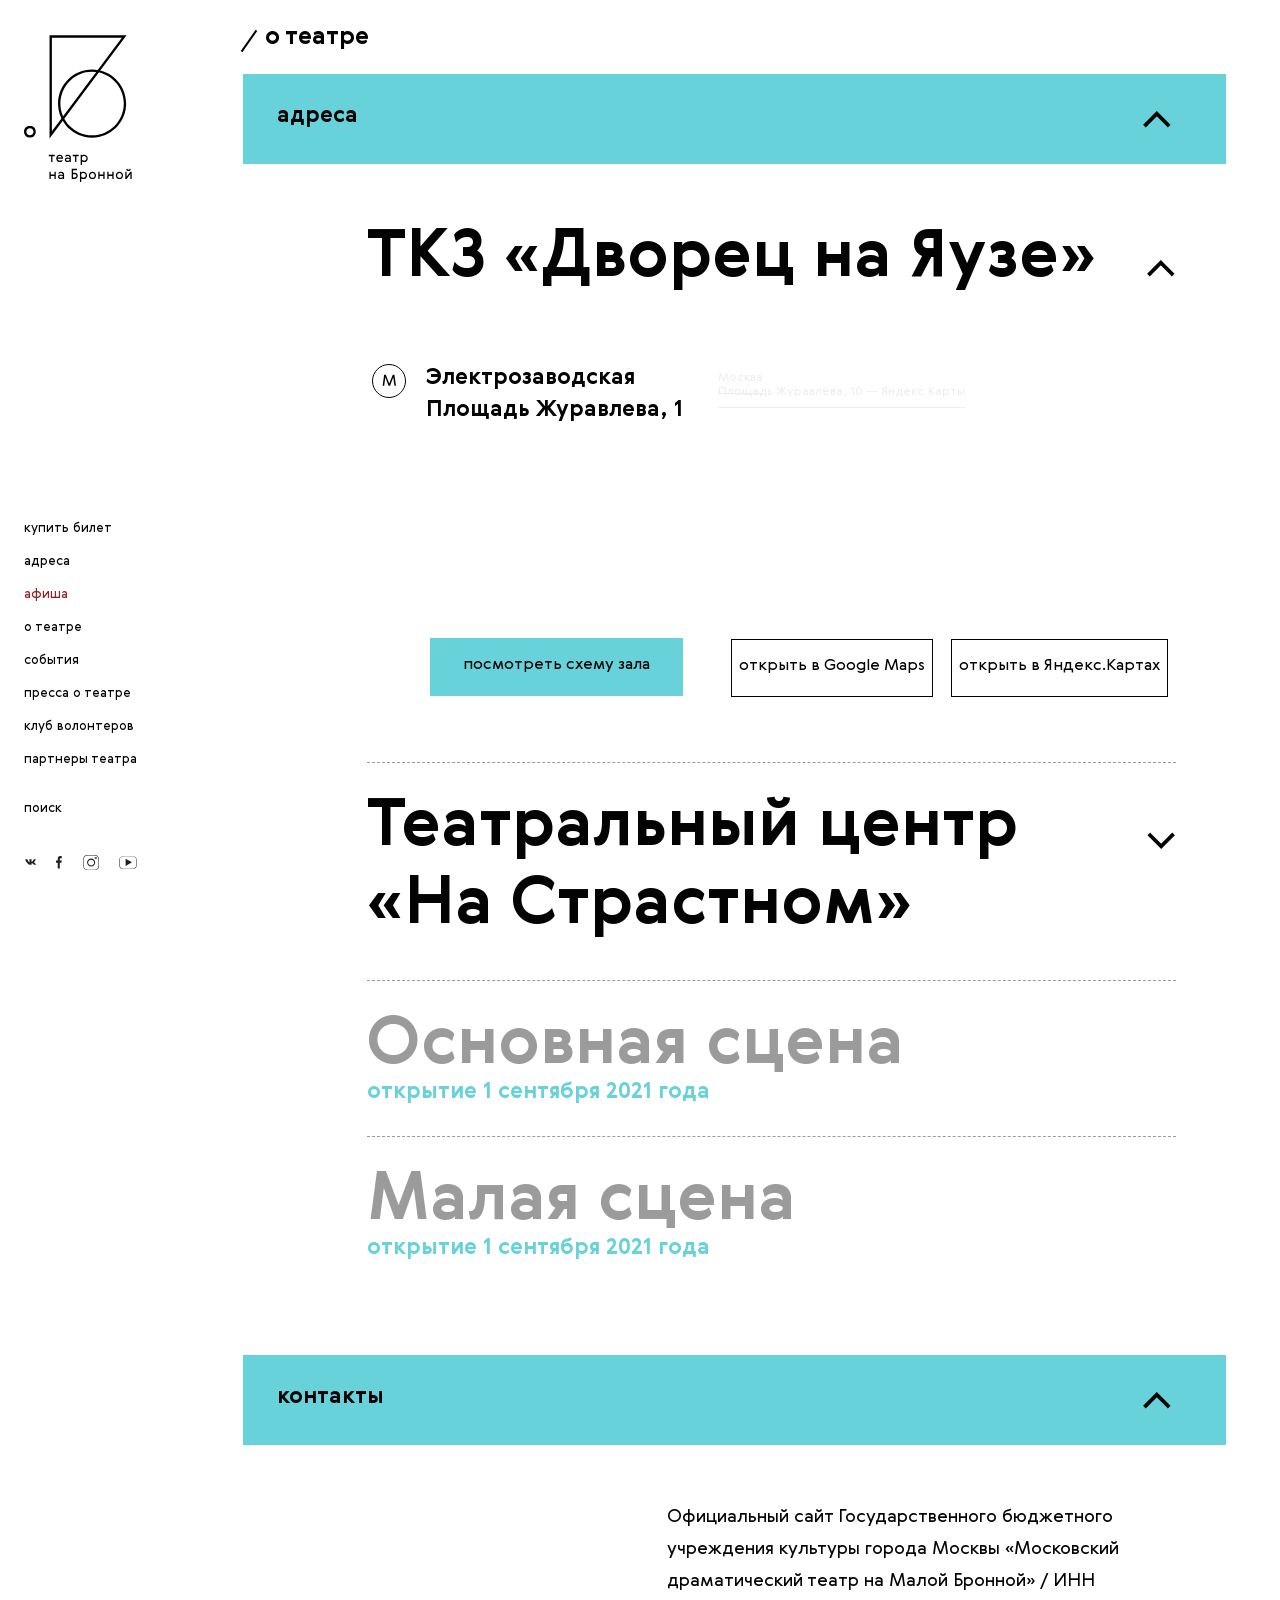
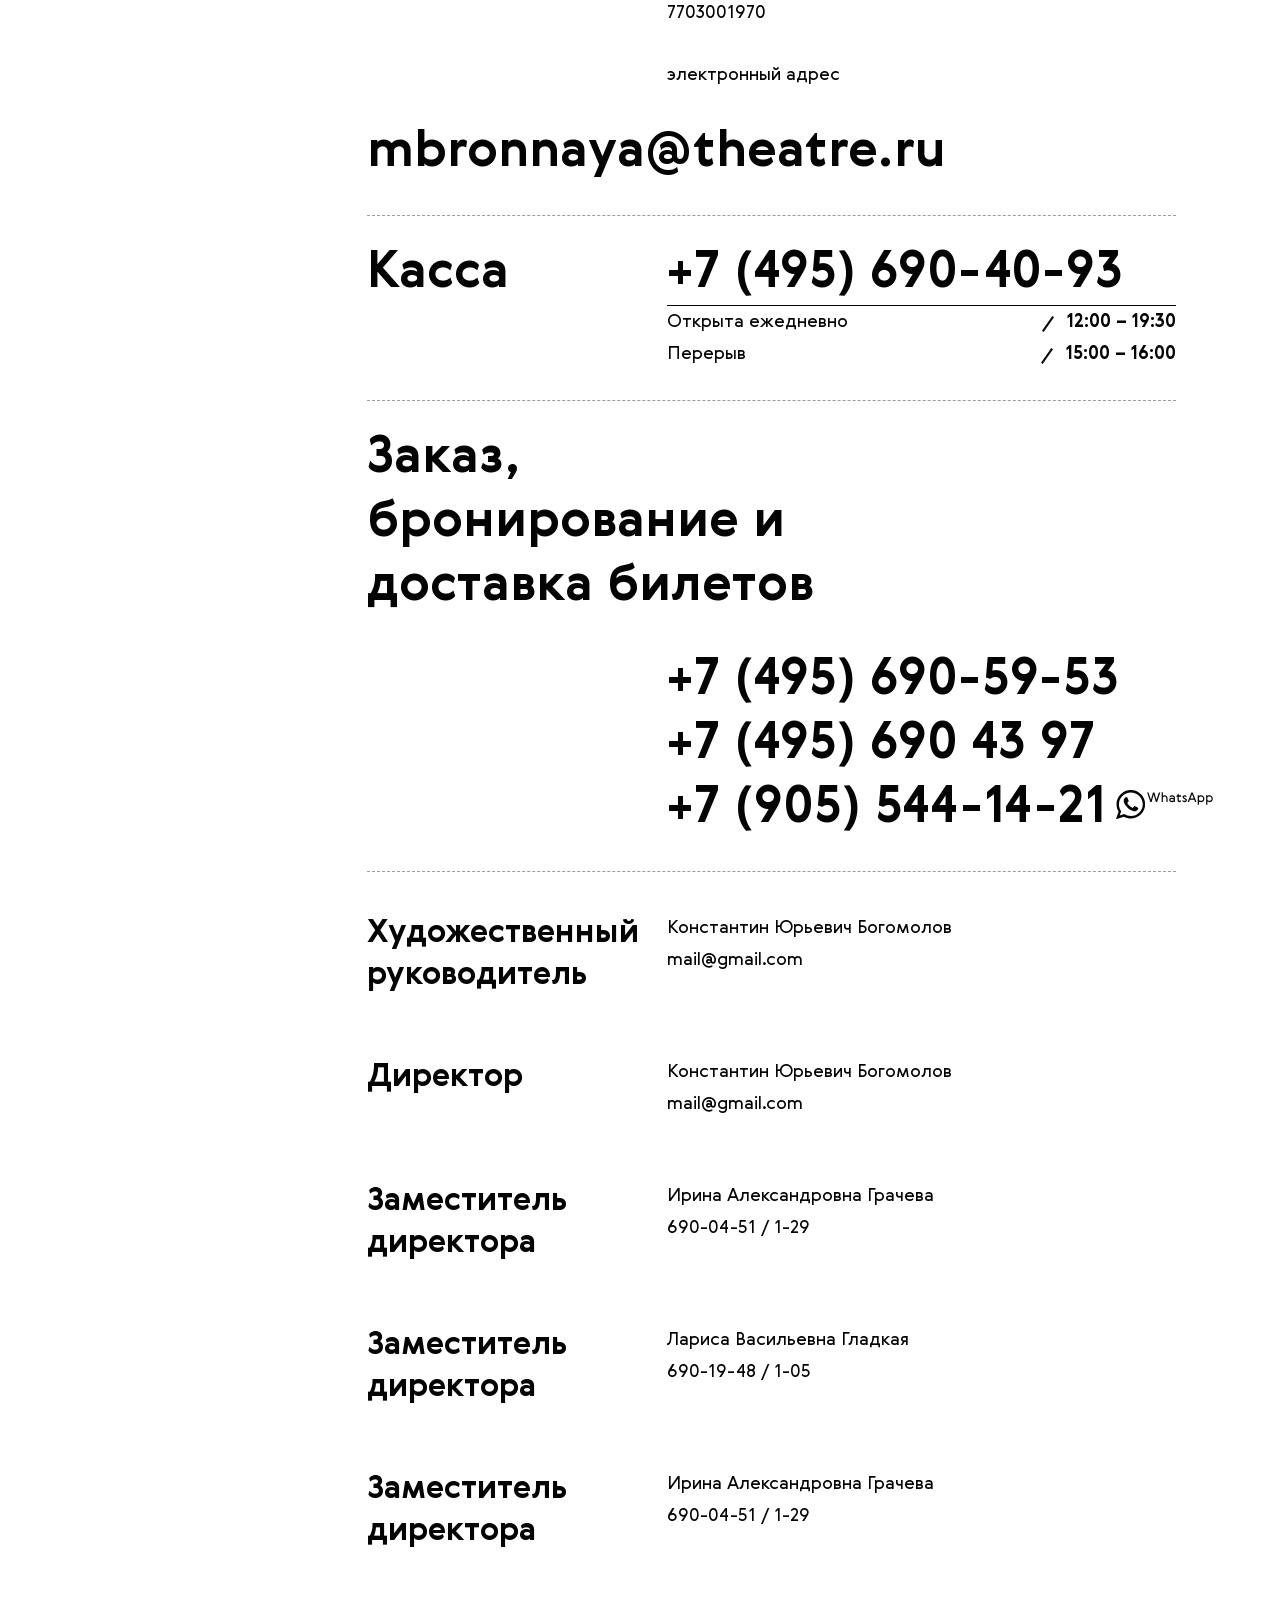
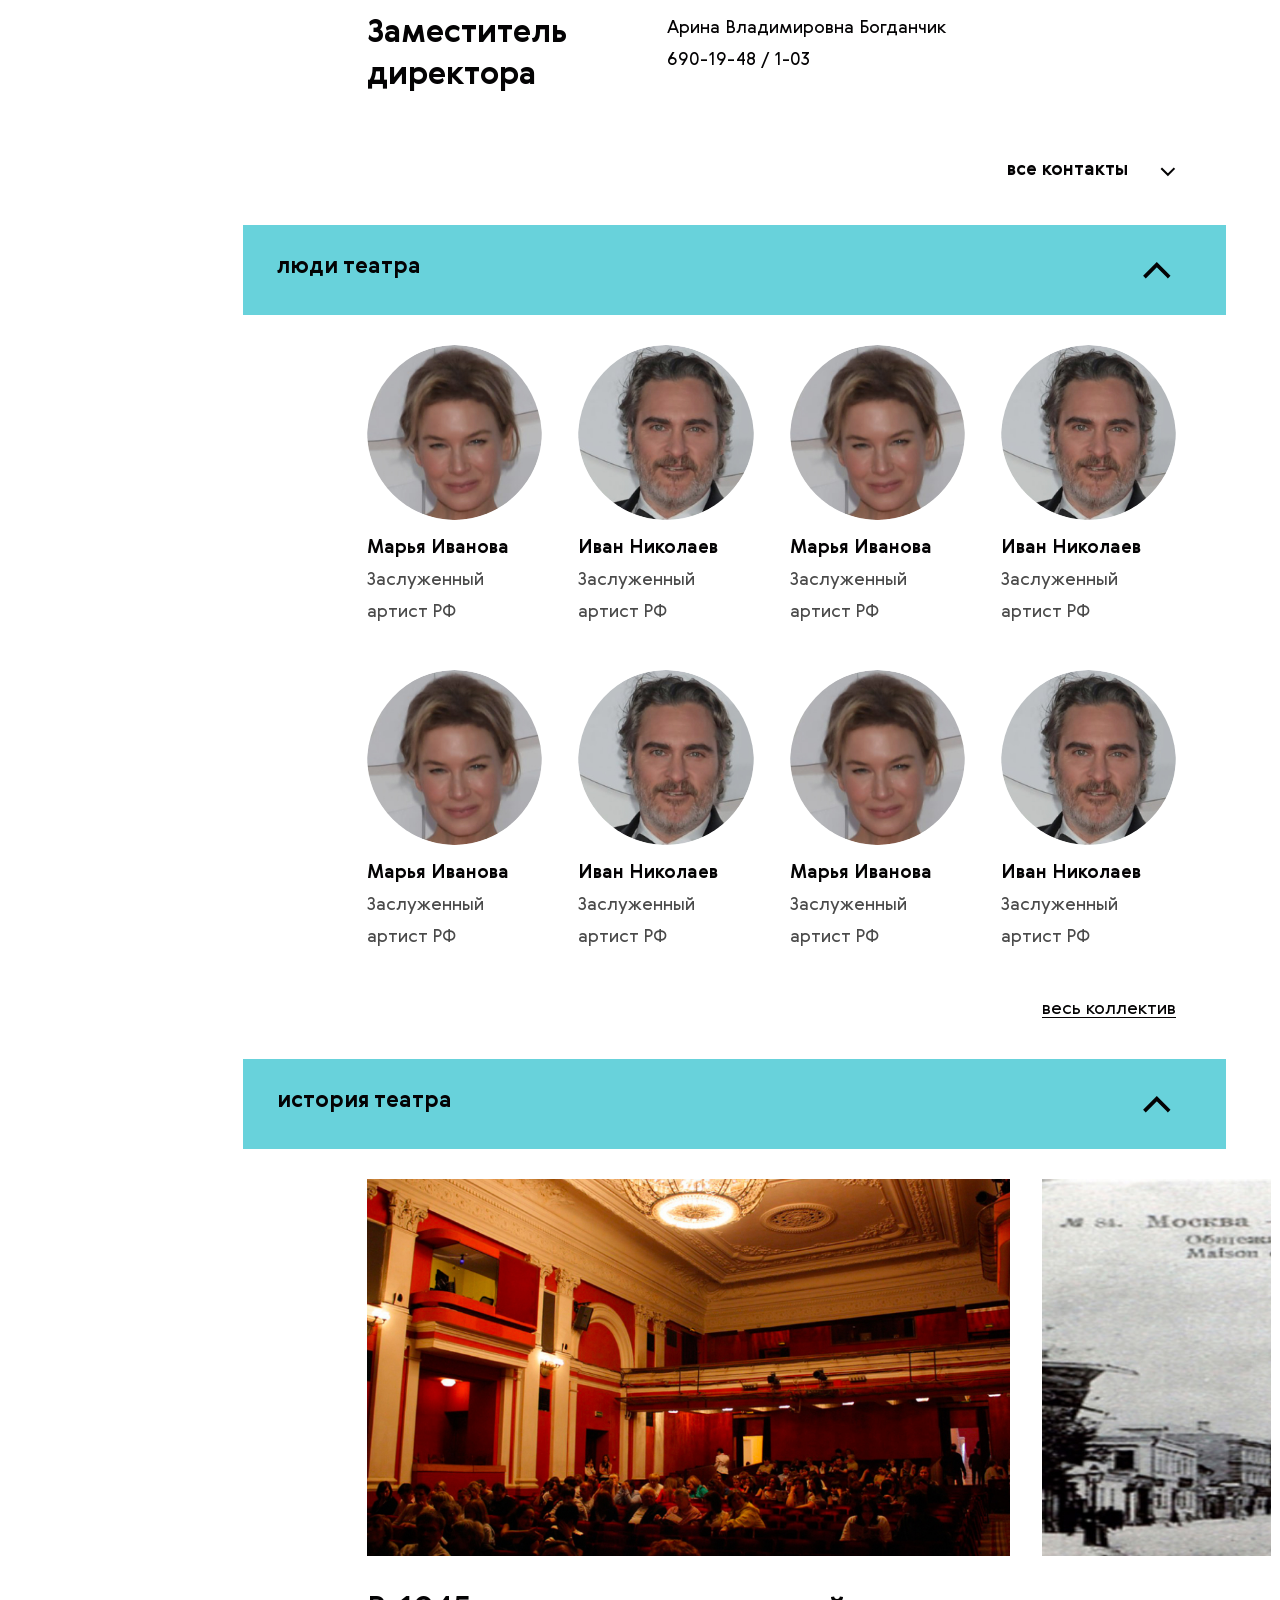
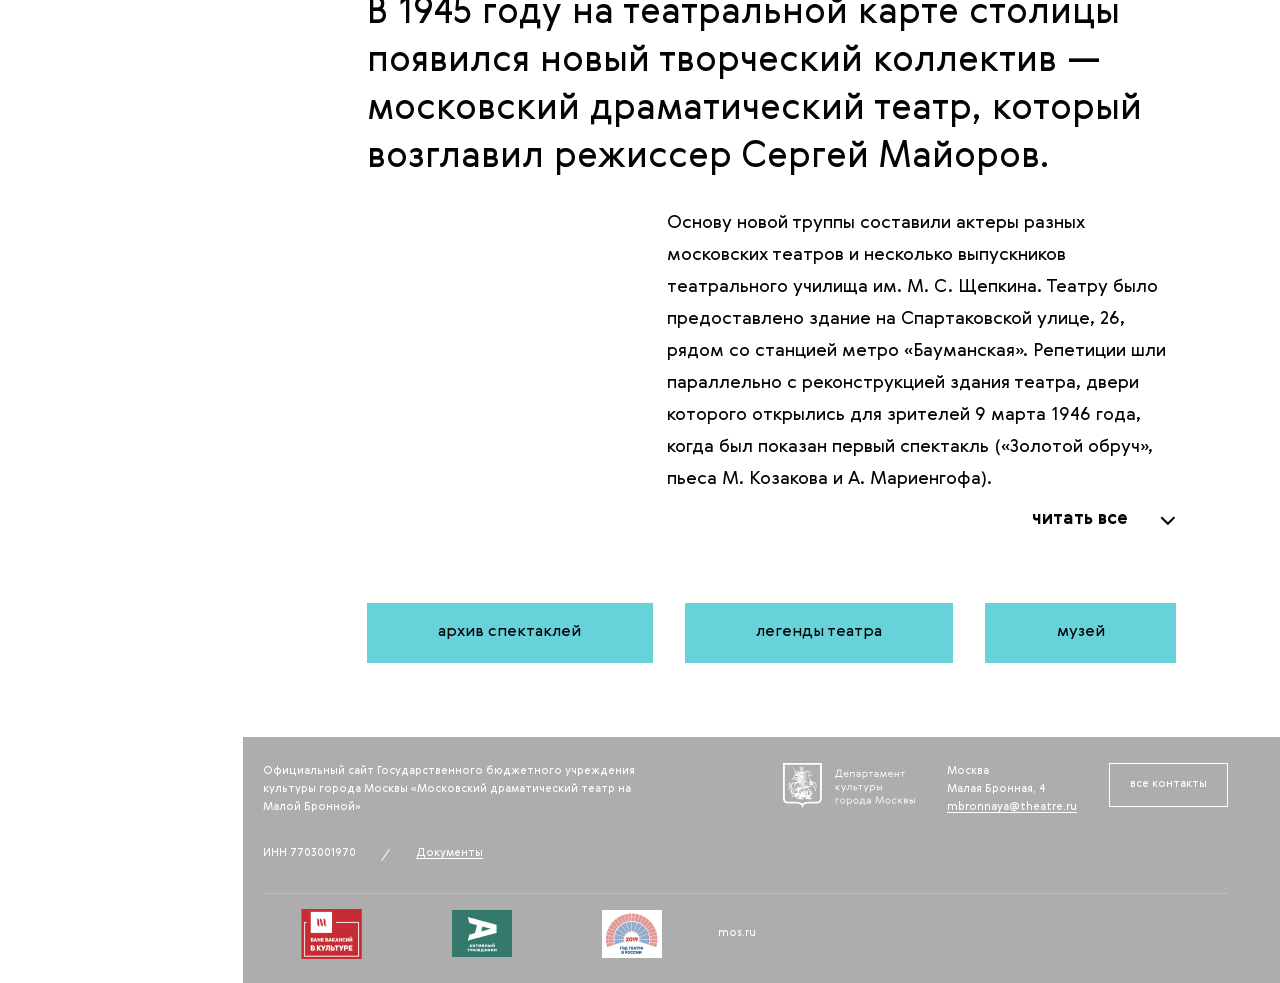
==== about.html @ 425c87ab "fixes" ====
<html lang="en"><head><meta charset="UTF-8" /><meta name="viewport" content="width=device-width, initial-scale=1.0" /><title>Театр на Малой Бронной</title><meta name="description" /><meta name="keywords" /><meta http-equiv="X-UA-Compatible" content="ie=edge" /><meta name="format-detection" content="telephone=no" /><meta name="HandheldFriendly" content="true" /><link rel="stylesheet" href="style.css" /></head><body class="accordion-page"><header class="header"><a href="/" class="logo"><picture class="logo_image"><source srcset="src/img/logo-mobile.svg" media="(max-width: 767px)"></source><img src="src/img/logo.svg" /></picture><img src="src/img/logo-mobile-small.svg" class="logo_image__mobile-fixed" /></a><nav class="menu"><div class="menu-toggle"></div><div class="menu_content"><button class="menu_search-icon"></button><img src="src/img/logo-mobile-menu.svg" class="menu_logo" /><a href="/" class="menu_link menu_link__mobile">купить билет</a><a href="/" class="menu_link menu_link__mobile">адреса</a><a href="/afisha.html" class="menu_link active">афиша</a><a href="/about.html" class="menu_link">о театре</a><a href="/events.html" class="menu_link">события</a><a href="/press.html" class="menu_link">пресса о театре</a><a href="/volunteers.html" class="menu_link">клуб волонтеров</a><a href="/partners.html" class="menu_link">партнеры театра</a><a href="/search.html" class="menu_link menu_link__indent">поиск</a><div class="menu_social"><div class="social social__header"><div class="social_links"><a href="#" class="social_link social_link__vk"></a><a href="#" class="social_link social_link__fb"></a><a href="#" class="social_link social_link__insta"></a><a href="#" class="social_link social_link__youtube"></a></div></div></div></div></nav></header><main class="content"><span class="content_title">о театре</span><div class="accordion"><div class="accordion_item"><div data-tab="1" class="accordion_header"><span class="accordion_header-title">адреса</span></div><div class="accordion_content"><div class="accordion accordion__secondary"><div class="accordion_item"><div data-tab="adress-1" class="accordion_header"><span class="accordion_header-title">ТКЗ «Дворец на&nbsp;Яузе»</span></div><div class="accordion_content"><div class="place"><div class="place_adress"><div class="place_metro">Электрозаводская Площадь Журавлева, 1</div><button class="place_scheme-button">посмотреть схему&nbsp;зала</button></div><div class="place_map-holder"><div style="position:relative;overflow:hidden;"><a href="https://yandex.by/maps/213/moscow/?utm_medium=mapframe&amp;utm_source=maps" style="color:#eee;font-size:12px;position:absolute;top:0px;">Москва</a><a href="https://yandex.by/maps/213/moscow/house/ploshchad_zhuravlyova_10/Z04YcQdkTEYPQFtvfXt5cn5rYg==/?ll=37.704749%2C55.783214&amp;utm_medium=mapframe&amp;utm_source=maps&amp;z=18.2" style="color:#eee;font-size:12px;position:absolute;top:14px;">Площадь Журавлёва, 10 — Яндекс.Карты</a><iframe src="https://yandex.by/map-widget/v1/-/C8sMQWlE" width="560" height="400" frameborder="0" allowfullscreen="true" style="position:relative;"></iframe></div><div class="place_map-buttons"><button class="place_map-button">открыть в Google Maps<div class="place_map-button-border"></div></button><button class="place_map-button">открыть в Яндекс.Картах<div class="place_map-button-border"></div></button></div></div></div></div></div><div class="accordion_item accordion_item__closed"><div data-tab="adress-2" class="accordion_header"><span class="accordion_header-title">Театральный центр  «На&nbsp;Страстном»</span></div><div class="accordion_content"><div class="place"><div class="place_adress"><div class="place_metro">Электрозаводская Площадь Журавлева, 1</div><button class="place_scheme-button">посмотреть схему зала</button></div><div class="place_map-holder"><div style="position:relative;overflow:hidden;"><a href="https://yandex.by/maps/213/moscow/?utm_medium=mapframe&amp;utm_source=maps" style="color:#eee;font-size:12px;position:absolute;top:0px;">Москва</a><a href="https://yandex.by/maps/213/moscow/house/ploshchad_zhuravlyova_10/Z04YcQdkTEYPQFtvfXt5cn5rYg==/?ll=37.704749%2C55.783214&amp;utm_medium=mapframe&amp;utm_source=maps&amp;z=18.2" style="color:#eee;font-size:12px;position:absolute;top:14px;">Площадь Журавлёва, 10 — Яндекс.Карты</a><iframe src="https://yandex.by/map-widget/v1/-/C8sMQWlE" width="560" height="400" frameborder="0" allowfullscreen="true" style="position:relative;"></iframe></div><div class="place_map-buttons"><button class="place_map-button">открыть в Google Maps</button><button class="place_map-button">открыть в Яндекс.Картах</button></div></div></div></div></div><div class="accordion_item accordion_item__disabled"><div data-tab="adress-3" class="accordion_header"><span class="accordion_header-title">Основная сцена</span><span class="accordion_header-subtitle">открытие 1 сентября 2021 года</span></div></div><div class="accordion_item accordion_item__disabled"><div data-tab="adress-3" class="accordion_header"><span class="accordion_header-title">Малая сцена</span><span class="accordion_header-subtitle">открытие 1 сентября 2021 года</span></div></div></div></div></div><div class="accordion_item"><div data-tab="2" class="accordion_header"><span class="accordion_header-title">контакты</span></div><div class="accordion_content"><div class="contacts"><div class="contacts_section"><div class="contacts_row"><div class="contacts_left"></div><div class="contacts_right"><p class="contacts_description">Официальный сайт Государственного бюджетного учреждения культуры города Москвы «Московский драматический театр на Малой Бронной» / ИНН 7703001970</p><span>электронный адрес</span></div></div><div class="contacts_row"><div class="contacts_left"><a href="mailto:#mbronnaya@theatre.ru" class="contacts_title">mbronnaya@theatre.ru</a></div></div></div><div class="contacts_section"><div class="contacts_row"><div class="contacts_left"><span class="contacts_title">Касса</span></div><div class="contacts_right"><a href="tel:+7(495)690-40-93"><div class="contacts_title">+7 (495) 690-40-93</div></a><table class="contacts_working_hours"><tbody><tr><td>Открыта ежедневно</td><td><span class="contacts_working_hours-time">12:00 – 19:30</span></td></tr><tr><td>Перерыв</td><td><span class="contacts_working_hours-time">15:00 – 16:00</span></td></tr></tbody></table></div></div></div><div class="contacts_section"><div class="contacts_row"><div class="contacts_left contacts_left__long"><div><a href="mailto:#mbronnaya@theatre.ru" class="contacts_title">Заказ, бронирование и доставка билетов</a></div></div></div><div class="contacts_row"><div class="contacts_left"></div><div class="contacts_right"><div><a href="tel:+7(495)690-59-53" class="contacts_title contacts_title__nowrap">+7 (495) 690-59-53</a></div><div><a href="tel:+7(495)690 43 97" class="contacts_title contacts_title__nowrap">+7 (495) 690 43 97</a></div><div><a href="tel:+7(905)544-14-21" class="contacts_title contacts_title__nowrap">+7 (905) 544-14-21<img src="/src/img/whatsapp.svg" class="contacts_messenger" /></a></div></div></div></div><div class="contacts_section"><div class="contacts_row contacts_row__big-indent"><div class="contacts_left"><span class="contacts_subtitle">Художественный руководитель</span></div><div class="contacts_right"><span>Константин Юрьевич Богомолов</span><div><a href="mailto:mail@gmail.com" class="contacts_link">mail@gmail.com</a></div></div></div><div class="contacts_row contacts_row__big-indent"><div class="contacts_left"><span class="contacts_subtitle">Директор</span></div><div class="contacts_right"><span>Константин Юрьевич Богомолов</span><div><a href="mailto:mail@gmail.com" class="contacts_link">mail@gmail.com</a></div></div></div><div class="contacts_row contacts_row__big-indent"><div class="contacts_left"><span class="contacts_subtitle">Заместитель директора</span></div><div class="contacts_right"><span>Ирина Александровна Грачева</span><div><a href="tel:690-04-51" class="contacts_link">690-04-51 / 1-29</a></div></div></div><div class="contacts_row contacts_row__big-indent"><div class="contacts_left"><span class="contacts_subtitle">Заместитель директора</span></div><div class="contacts_right"><span>Лариса Васильевна Гладкая</span><div><a href="tel:690-04-51" class="contacts_link">690-19-48 / 1-05</a></div></div></div><div class="contacts_row contacts_row__big-indent"><div class="contacts_left"><span class="contacts_subtitle">Заместитель директора</span></div><div class="contacts_right"><span>Ирина Александровна Грачева</span><div><a href="tel:690-04-51" class="contacts_link">690-04-51 / 1-29</a></div></div></div><div class="contacts_row contacts_row__big-indent"><div class="contacts_left"><span class="contacts_subtitle">Заместитель директора</span></div><div class="contacts_right"><span>Арина Владимировна Богданчик</span><div><a href="tel:690-04-51" class="contacts_link">690-19-48 / 1-03</a></div></div></div><button class="contacts_more">все контакты</button><div class="contacts_hidden"><div class="contacts_row"><div class="contacts_left"><span class="contacts_subtitle">Заместитель директора</span></div><div class="contacts_right"><span>Лариса Васильевна Гладкая</span><a href="tel:690-04-51" class="contacts_title">690-19-48 / 1-05</a></div></div><div class="contacts_row"><div class="contacts_left"><span class="contacts_subtitle">Заместитель директора</span></div><div class="contacts_right"><span>Ирина Александровна Грачева</span><a href="tel:690-04-51" class="contacts_title">690-04-51 / 1-29</a></div></div><div class="contacts_row"><div class="contacts_left"><span class="contacts_subtitle">Заместитель директора</span></div><div class="contacts_right"><span>Арина Владимировна Богданчик</span><a href="tel:690-04-51" class="contacts_title">690-19-48 / 1-03</a></div></div></div></div></div></div></div><div class="accordion_item"><div data-tab="3" class="accordion_header"><span class="accordion_header-title">люди театра</span></div><div class="accordion_content"><div class="people people__four"><div class="people_items"><a href="/person.html" class="people_item"><div class="people_item-image-wrapper"><img src="src/img/temp/people-1.jpg" class="people_item-image" /></div><span class="people_item-title">Марья Иванова</span><span class="people_item-subtitle">Заслуженный артист РФ</span></a><a href="/person.html" class="people_item"><div class="people_item-image-wrapper"><img src="src/img/temp/people-2.jpg" class="people_item-image" /></div><span class="people_item-title">Иван Николаев</span><span class="people_item-subtitle">Заслуженный артист РФ</span></a><a href="/person.html" class="people_item"><div class="people_item-image-wrapper"><img src="src/img/temp/people-1.jpg" class="people_item-image" /></div><span class="people_item-title">Марья Иванова</span><span class="people_item-subtitle">Заслуженный артист РФ</span></a><a href="/person.html" class="people_item"><div class="people_item-image-wrapper"><img src="src/img/temp/people-2.jpg" class="people_item-image" /></div><span class="people_item-title">Иван Николаев</span><span class="people_item-subtitle">Заслуженный артист РФ</span></a><a href="/person.html" class="people_item"><div class="people_item-image-wrapper"><img src="src/img/temp/people-1.jpg" class="people_item-image" /></div><span class="people_item-title">Марья Иванова</span><span class="people_item-subtitle">Заслуженный артист РФ</span></a><a href="/person.html" class="people_item"><div class="people_item-image-wrapper"><img src="src/img/temp/people-2.jpg" class="people_item-image" /></div><span class="people_item-title">Иван Николаев</span><span class="people_item-subtitle">Заслуженный артист РФ</span></a><a href="/person.html" class="people_item"><div class="people_item-image-wrapper"><img src="src/img/temp/people-1.jpg" class="people_item-image" /></div><span class="people_item-title">Марья Иванова</span><span class="people_item-subtitle">Заслуженный артист РФ</span></a><a href="/person.html" class="people_item"><div class="people_item-image-wrapper"><img src="src/img/temp/people-2.jpg" class="people_item-image" /></div><span class="people_item-title">Иван Николаев</span><span class="people_item-subtitle">Заслуженный артист РФ</span></a></div><div class="people_items event_hided-info"><a href="/person.html" class="people_item"><div class="people_item-image-wrapper"><img src="src/img/temp/people-1.jpg" class="people_item-image" /></div><span class="people_item-title">Марья Иванова</span></a><a href="/person.html" class="people_item"><div class="people_item-image-wrapper"><img src="src/img/temp/people-2.jpg" class="people_item-image" /></div><span class="people_item-title">Иван Николаев</span></a><a href="/person.html" class="people_item"><div class="people_item-image-wrapper"><img src="src/img/temp/people-1.jpg" class="people_item-image" /></div><span class="people_item-title">Марья Иванова</span></a><a href="/person.html" class="people_item"><div class="people_item-image-wrapper"><img src="src/img/temp/people-1.jpg" class="people_item-image" /></div><span class="people_item-title">Марья Иванова</span></a></div><a href="#" class="people">весь коллектив</a></div></div></div><div class="accordion_item"><div data-tab="4" class="accordion_header"><span class="accordion_header-title">история театра</span></div><div class="accordion_content"><div class="slider slider__accordion"><div class="slider_track"><div class="slider_item"><div class="slider_image-wrapper"><img src="src/img/temp/history-1.jpg" class="slider_image" /></div></div><div class="slider_item"><div class="slider_image-wrapper"><img src="src/img/temp/history-2.jpg" class="slider_image" /></div></div><div class="slider_item"><div class="slider_image-wrapper"><img src="src/img/temp/history-1.jpg" class="slider_image" /></div></div><div class="slider_item"><div class="slider_image-wrapper"><img src="src/img/temp/history-2.jpg" class="slider_image" /></div></div></div></div><h2 class="contacts_big-text">В 1945 году на театральной карте столицы появился новый творческий коллектив — московский драматический театр, который возглавил режиссер Cергей Майоров.</h2><div class="contacts"><div class="contacts_row"><div class="contacts_left"></div><div class="contacts_right"><p>Основу новой труппы составили актеры разных московских театров и несколько выпускников театрального училища им. М. С. Щепкина. Театру было предоставлено здание на Спартаковской улице, 26, рядом со станцией метро «Бауманская». Репетиции шли параллельно с реконструкцией здания театра, двери которого открылись для зрителей 9 марта 1946 года, когда был показан первый спектакль («Золотой обруч», пьеса М. Козакова и А. Мариенгофа).</p><button class="contacts_more">читать все</button><div class="contacts_hidden"><p>Основу новой труппы составили актеры разных московских театров и несколько выпускников театрального училища им. М. С. Щепкина. Театру было предоставлено здание на Спартаковской улице, 26, рядом со станцией метро «Бауманская». Репетиции шли параллельно с реконструкцией здания театра, двери которого открылись для зрителей 9 марта 1946 года, когда был показан первый спектакль («Золотой обруч», пьеса М. Козакова и А. Мариенгофа).</p></div></div></div><div class="contacts_buttons"><a href="#" class="contacts_button">архив спектаклей</a><a href="#" class="contacts_button">легенды театра</a><a href="#" class="contacts_button">музей</a></div></div></div></div></div></main><footer class="footer"><div class="footer_mobile"><div class="social"><span class="social_title">следите за нами в соцсетях</span><div class="social_links"><a href="#" class="social_link social_link__vk"></a><a href="#" class="social_link social_link__fb"></a><a href="#" class="social_link social_link__insta"></a><a href="#" class="social_link social_link__youtube"></a></div></div><div class="footer_menu"><a href="afisha.html" class="footer_menu-link">афиша</a><a href="/about.html" class="footer_menu-link">адреса</a><a href="#" class="footer_menu-link">купить билет</a><a href="#" class="footer_menu-link">схема зала</a><a href="#" class="footer_menu-link">фотобанк</a><a href="volunteers.html" class="footer_menu-link">клуб волонтеров</a><a href="/partners.html" class="footer_menu-link">партнеры театра</a><a href="#" class="footer_menu-link">контакты</a></div></div><div class="footer_content"><div class="footer_columns"><div class="footer_column footer_column__flex"><img src="src/img/dkm.svg" class="footer_logo" /><div class="footer_contacts"><div class="footer_adress"><span>Москва</span><span>Малая Бронная, 4</span><a href="mailto:mbronnaya@theatre.ru">mbronnaya@theatre.ru</a></div><a class="footer_contacts-button">все контакты</a></div></div><div class="footer_column"><p class="footer_description">Официальный сайт Государственного бюджетного учреждения культуры города Москвы  «Московский драматический театр на Малой Бронной»</p><div class="footer_documents"><span class="footer_inn">ИНН 7703001970</span><a href="#" class="footer_documents-link">Документы</a></div></div></div><div class="footer_bottom"><img src="src/img/bank-of-vacancies.jpg" class="footer_bottom-image" /><img src="src/img/active-citizen.jpg" class="footer_bottom-image" /><img src="src/img/year-of-theatre.jpg" class="footer_bottom-image" /><a href="#" class="footer_outer-link">mos.ru</a></div></div></footer><script src="//s7.addthis.com/js/300/addthis_widget.js#pubid=ra-5642faf671d1921e" async="async"></script><script src="src/js/tiny-slider.min.js"></script><script src="src/js/main.js"></script><script src="src/js/about.js"></script></body></html>
---- style.css ----
@charset "UTF-8";
/* basic */
/*! normalize.css v8.0.1 | MIT License | github.com/necolas/normalize.css */
/* Document
   ========================================================================== */
/**
 * 1. Correct the line height in all browsers.
 * 2. Prevent adjustments of font size after orientation changes in iOS.
 */
html {
  line-height: 1.15;
  /* 1 */
  -webkit-text-size-adjust: 100%;
  /* 2 */
}

/* Sections
   ========================================================================== */
/**
 * Remove the margin in all browsers.
 */
body {
  margin: 0;
}

/**
 * Render the `main` element consistently in IE.
 */
main {
  display: block;
}

/**
 * Correct the font size and margin on `h1` elements within `section` and
 * `article` contexts in Chrome, Firefox, and Safari.
 */
h1 {
  font-size: 2em;
  margin: 0.67em 0;
}

/* Grouping content
   ========================================================================== */
/**
 * 1. Add the correct box sizing in Firefox.
 * 2. Show the overflow in Edge and IE.
 */
hr {
  -webkit-box-sizing: content-box;
  box-sizing: content-box;
  /* 1 */
  height: 0;
  /* 1 */
  overflow: visible;
  /* 2 */
}

/**
 * 1. Correct the inheritance and scaling of font size in all browsers.
 * 2. Correct the odd `em` font sizing in all browsers.
 */
pre {
  font-family: monospace, monospace;
  /* 1 */
  font-size: 1em;
  /* 2 */
}

/* Text-level semantics
   ========================================================================== */
/**
 * Remove the gray background on active links in IE 10.
 */
a {
  background-color: transparent;
}

/**
 * 1. Remove the bottom border in Chrome 57-
 * 2. Add the correct text decoration in Chrome, Edge, IE, Opera, and Safari.
 */
abbr[title] {
  border-bottom: none;
  /* 1 */
  text-decoration: underline;
  /* 2 */
  -webkit-text-decoration: underline dotted;
  text-decoration: underline dotted;
  /* 2 */
}

/**
 * Add the correct font weight in Chrome, Edge, and Safari.
 */
b,
strong {
  font-weight: bolder;
}

/**
 * 1. Correct the inheritance and scaling of font size in all browsers.
 * 2. Correct the odd `em` font sizing in all browsers.
 */
code,
kbd,
samp {
  font-family: monospace, monospace;
  /* 1 */
  font-size: 1em;
  /* 2 */
}

/**
 * Add the correct font size in all browsers.
 */
small {
  font-size: 80%;
}

/**
 * Prevent `sub` and `sup` elements from affecting the line height in
 * all browsers.
 */
sub,
sup {
  font-size: 75%;
  line-height: 0;
  position: relative;
  vertical-align: baseline;
}

sub {
  bottom: -0.25em;
}

sup {
  top: -0.5em;
}

/* Embedded content
   ========================================================================== */
/**
 * Remove the border on images inside links in IE 10.
 */
img {
  border-style: none;
}

/* Forms
   ========================================================================== */
/**
 * 1. Change the font styles in all browsers.
 * 2. Remove the margin in Firefox and Safari.
 */
button,
input,
optgroup,
select,
textarea {
  font-family: inherit;
  /* 1 */
  font-size: 100%;
  /* 1 */
  line-height: 1.15;
  /* 1 */
  margin: 0;
  /* 2 */
}

/**
 * Show the overflow in IE.
 * 1. Show the overflow in Edge.
 */
button,
input {
  /* 1 */
  overflow: visible;
}

/**
 * Remove the inheritance of text transform in Edge, Firefox, and IE.
 * 1. Remove the inheritance of text transform in Firefox.
 */
button,
select {
  /* 1 */
  text-transform: none;
}

/**
 * Correct the inability to style clickable types in iOS and Safari.
 */
button,
[type="button"],
[type="reset"],
[type="submit"] {
  -webkit-appearance: button;
}

/**
 * Remove the inner border and padding in Firefox.
 */
button::-moz-focus-inner,
[type="button"]::-moz-focus-inner,
[type="reset"]::-moz-focus-inner,
[type="submit"]::-moz-focus-inner {
  border-style: none;
  padding: 0;
}

/**
 * Restore the focus styles unset by the previous rule.
 */
button:-moz-focusring,
[type="button"]:-moz-focusring,
[type="reset"]:-moz-focusring,
[type="submit"]:-moz-focusring {
  outline: 1rem dotted ButtonText;
}

/**
 * Correct the padding in Firefox.
 */
fieldset {
  padding: 0.35em 0.75em 0.625em;
}

/**
 * 1. Correct the text wrapping in Edge and IE.
 * 2. Correct the color inheritance from `fieldset` elements in IE.
 * 3. Remove the padding so developers are not caught out when they zero out
 *    `fieldset` elements in all browsers.
 */
legend {
  -webkit-box-sizing: border-box;
  box-sizing: border-box;
  /* 1 */
  color: inherit;
  /* 2 */
  display: table;
  /* 1 */
  max-width: 100%;
  /* 1 */
  padding: 0;
  /* 3 */
  white-space: normal;
  /* 1 */
}

/**
 * Add the correct vertical alignment in Chrome, Firefox, and Opera.
 */
progress {
  vertical-align: baseline;
}

/**
 * Remove the default vertical scrollbar in IE 10+.
 */
textarea {
  overflow: auto;
}

/**
 * 1. Add the correct box sizing in IE 10.
 * 2. Remove the padding in IE 10.
 */
[type="checkbox"],
[type="radio"] {
  -webkit-box-sizing: border-box;
  box-sizing: border-box;
  /* 1 */
  padding: 0;
  /* 2 */
}

/**
 * Correct the cursor style of increment and decrement buttons in Chrome.
 */
[type="number"]::-webkit-inner-spin-button,
[type="number"]::-webkit-outer-spin-button {
  height: auto;
}

/**
 * 1. Correct the odd appearance in Chrome and Safari.
 * 2. Correct the outline style in Safari.
 */
[type="search"] {
  -webkit-appearance: textfield;
  /* 1 */
  outline-offset: -2rem;
  /* 2 */
}

/**
 * Remove the inner padding in Chrome and Safari on macOS.
 */
[type="search"]::-webkit-search-decoration {
  -webkit-appearance: none;
}

/**
 * 1. Correct the inability to style clickable types in iOS and Safari.
 * 2. Change font properties to `inherit` in Safari.
 */
::-webkit-file-upload-button {
  -webkit-appearance: button;
  /* 1 */
  font: inherit;
  /* 2 */
}

/* Interactive
   ========================================================================== */
/*
 * Add the correct display in Edge, IE 10+, and Firefox.
 */
details {
  display: block;
}

/*
 * Add the correct display in all browsers.
 */
summary {
  display: list-item;
}

/* Misc
   ========================================================================== */
/**
 * Add the correct display in IE 10+.
 */
template {
  display: none;
}

/**
 * Add the correct display in IE 10.
 */
[hidden] {
  display: none;
}

@font-face {
  font-family: 'Gerbera';
  src: local("☞Gerbera"), local("Gerbera"), url("src/fonts/Gerbera.woff2") format("woff2"), url("src/fonts/Gerbera.woff") format("woff");
  font-weight: normal;
  font-style: normal;
  font-display: swap;
}

@font-face {
  font-family: 'Gerbera';
  src: local("☞Gerbera Light"), local("Gerbera-Light"), url("src/fonts/Gerbera-Light.woff2") format("woff2"), url("src/fonts/Gerbera-Light.woff") format("woff");
  font-weight: 300;
  font-style: normal;
  font-display: swap;
}

@font-face {
  font-family: 'Gerbera';
  src: local("☞Gerbera Black"), local("Gerbera-Black"), url("src/fonts/Gerbera-Black.woff2") format("woff2"), url("src/fonts/Gerbera-Black.woff") format("woff");
  font-weight: 900;
  font-style: normal;
  font-display: swap;
}

@font-face {
  font-family: 'Gerbera';
  src: local("☞Gerbera Bold"), local("Gerbera-Bold"), url("src/fonts/Gerbera-Bold.woff2") format("woff2"), url("src/fonts/Gerbera-Bold.woff") format("woff");
  font-weight: bold;
  font-style: normal;
  font-display: swap;
}

@font-face {
  font-family: 'Gerbera';
  src: local("☞Gerbera Medium"), local("Gerbera-Medium"), url("src/fonts/Gerbera-Medium.woff2") format("woff2"), url("src/fonts/Gerbera-Medium.woff") format("woff");
  font-weight: 500;
  font-style: normal;
  font-display: swap;
}

html {
  font-size: 0.93px;
  scroll-behavior: smooth;
}

@media all and (min-width: 767px) {
  html {
    font-size: 1px;
  }
}

body {
  background: #fff;
  color: #040304;
  font: 14rem/24rem Gerbera, Helvetica, Arial, sans-serif;
}

@media all and (min-width: 767px) {
  body {
    font-size: 12rem;
    line-height: 22rem;
  }
}

@media all and (min-width: 1259px) {
  body {
    font-size: 18rem;
    line-height: 32rem;
  }
}

@media all and (min-width: 1799px) {
  body {
    font-size: 26rem;
    line-height: 48rem;
  }
}

a {
  color: #040304;
  text-decoration: none;
  position: relative;
  -webkit-transition: .2s ease-in-out color;
  transition: .2s ease-in-out color;
}

a::after {
  content: '';
  position: absolute;
  right: 0;
  left: 0;
  bottom: 0;
  border-bottom: 1rem solid currentColor;
  -webkit-transition: .1s ease-in-out transform;
  transition: .1s ease-in-out transform;
  -webkit-transform-origin: right center;
  transform-origin: right center;
}

a:hover, a.hover {
  color: #FF0066;
  outline: none;
}

a:hover::after, a.hover::after {
  -webkit-transform: scaleX(0);
  transform: scaleX(0);
}

a:active, a.active {
  color: #911f23;
  outline: none;
}

p {
  margin: 0 0 10rem;
}

ul,
ol {
  padding: 0 0 0 20rem;
}

img {
  max-width: 100%;
}

button:focus,
input:focus,
textarea:focus {
  outline: none;
}

table {
  border-collapse: collapse;
  width: 100%;
}

.fixed-header {
  padding-top: 115rem;
}

@media all and (min-width: 767px) {
  .fixed-header {
    padding: 0;
  }
}

.menu-opened {
  overflow: hidden;
}

/*Form elements*/
button,
input[type="button"],
input[type="submit"] {
  background: #FF0066;
  border: 1rem solid #FF0066;
  -webkit-box-sizing: border-box;
  box-sizing: border-box;
  border-radius: 0;
  cursor: pointer;
  color: #fff;
  font-size: 14rem;
  line-height: 18rem;
  padding: 12rem 20rem;
  text-align: center;
  -webkit-transition: 0.2s ease-in-out background-color, 0.2s ease-in-out color, 0.2s ease-in-out box-shadow;
  transition: 0.2s ease-in-out background-color, 0.2s ease-in-out color, 0.2s ease-in-out box-shadow;
}

@media all and (min-width: 767px) {
  button,
  input[type="button"],
  input[type="submit"] {
    white-space: nowrap;
    font-size: 12rem;
    line-height: 18rem;
    padding-top: 8rem;
    padding-bottom: 9rem;
  }
}

@media all and (min-width: 1259px) {
  button,
  input[type="button"],
  input[type="submit"] {
    font-size: 16rem;
    padding-top: 18rem;
    padding-bottom: 22rem;
  }
}

@media all and (min-width: 1799px) {
  button,
  input[type="button"],
  input[type="submit"] {
    font-size: 20rem;
    padding-top: 25rem;
    padding-bottom: 35rem;
  }
}

button:hover,
input[type="button"]:hover,
input[type="submit"]:hover {
  background-color: #FF0066;
  -webkit-box-shadow: 0 0 0 3rem #FF0066;
  box-shadow: 0 0 0 3rem #FF0066;
}

button:active,
input[type="button"]:active,
input[type="submit"]:active {
  background-color: #FF0066;
}

button:disabled,
input[type="button"]:disabled,
input[type="submit"]:disabled {
  opacity: 0.6;
}

.button {
  background: #FF0066;
  border: 1rem solid #FF0066;
  -webkit-box-sizing: border-box;
  box-sizing: border-box;
  border-radius: 0;
  cursor: pointer;
  color: #fff;
  font-size: 14rem;
  line-height: 18rem;
  padding: 12rem 20rem;
  text-align: center;
  -webkit-transition: 0.2s ease-in-out background-color, 0.2s ease-in-out color, 0.2s ease-in-out box-shadow;
  transition: 0.2s ease-in-out background-color, 0.2s ease-in-out color, 0.2s ease-in-out box-shadow;
}

@media all and (min-width: 767px) {
  .button {
    white-space: nowrap;
    font-size: 12rem;
    line-height: 18rem;
    padding-top: 8rem;
    padding-bottom: 9rem;
  }
}

@media all and (min-width: 1259px) {
  .button {
    font-size: 16rem;
    padding-top: 18rem;
    padding-bottom: 22rem;
  }
}

@media all and (min-width: 1799px) {
  .button {
    font-size: 20rem;
    padding-top: 25rem;
    padding-bottom: 35rem;
  }
}

.button:hover {
  background-color: #FF0066;
  -webkit-box-shadow: 0 0 0 3rem #FF0066;
  box-shadow: 0 0 0 3rem #FF0066;
}

.button:active {
  background-color: #FF0066;
}

.button:disabled {
  opacity: 0.6;
}

input[type="submit"] {
  display: block;
  color: #FF0066;
  background: #fff;
  border: 1rem solid currentColor;
  height: 62rem;
  width: 100%;
  padding: 12rem 10rem;
  -webkit-box-sizing: border-box;
  box-sizing: border-box;
  text-align: center;
  -webkit-transition: 0.2s ease-in-out color, 0.2s ease-in-out backround-color, 0.2s ease-in-out opacity;
  transition: 0.2s ease-in-out color, 0.2s ease-in-out backround-color, 0.2s ease-in-out opacity;
  padding: 12rem 20rem;
}

@media all and (min-width: 767px) {
  input[type="submit"] {
    height: 38rem;
    font-size: 12rem;
    line-height: 18rem;
    padding-top: 8rem;
    padding-bottom: 9rem;
    display: inline-block;
    width: auto;
    min-width: 200rem;
  }
}

@media all and (min-width: 1259px) {
  input[type="submit"] {
    font-size: 18rem;
    line-height: 24rem;
    height: 60rem;
    padding-top: 18rem;
    padding-bottom: 22rem;
    min-width: 325rem;
  }
}

@media all and (min-width: 1799px) {
  input[type="submit"] {
    font-size: 20rem;
    line-height: 24rem;
    height: 84rem;
    padding-top: 25rem;
    padding-bottom: 35rem;
    min-width: 460rem;
  }
}

input[type="submit"]:hover {
  background-color: #FF0066;
  color: #fff;
  border-color: #FF0066;
}

input[type="submit"]:active {
  background-color: #FF0066;
  color: #fff;
  border-color: #FF0066;
  opacity: 0.8;
}

input[type="text"],
input[type="password"],
input[type="search"],
input[type="email"],
input[type="url"],
input[type="date"],
input[type="number"],
input[type="tel"] {
  background-color: #fff;
  color: #040304;
  border: 1rem solid currentColor;
  font-size: 14rem;
  height: 62rem;
  line-height: 62rem;
  -webkit-box-sizing: border-box;
  box-sizing: border-box;
  font-family: Gerbera, Helvetica, Arial, sans-serif;
  padding: 0 20rem;
  width: 100%;
  -webkit-transition: 0.2s ease-in border-color;
  transition: 0.2s ease-in border-color;
}

@media all and (min-width: 767px) {
  input[type="text"],
  input[type="password"],
  input[type="search"],
  input[type="email"],
  input[type="url"],
  input[type="date"],
  input[type="number"],
  input[type="tel"] {
    height: 38rem;
    font-size: 12rem;
    line-height: 38rem;
  }
}

@media all and (min-width: 1259px) {
  input[type="text"],
  input[type="password"],
  input[type="search"],
  input[type="email"],
  input[type="url"],
  input[type="date"],
  input[type="number"],
  input[type="tel"] {
    font-size: 18rem;
    line-height: 60rem;
    height: 60rem;
  }
}

@media all and (min-width: 1799px) {
  input[type="text"],
  input[type="password"],
  input[type="search"],
  input[type="email"],
  input[type="url"],
  input[type="date"],
  input[type="number"],
  input[type="tel"] {
    font-size: 20rem;
    line-height: 84rem;
    height: 84rem;
  }
}

input[type="text"]:focus, input[type="text"].focus,
input[type="password"]:focus,
input[type="password"].focus,
input[type="search"]:focus,
input[type="search"].focus,
input[type="email"]:focus,
input[type="email"].focus,
input[type="url"]:focus,
input[type="url"].focus,
input[type="date"]:focus,
input[type="date"].focus,
input[type="number"]:focus,
input[type="number"].focus,
input[type="tel"]:focus,
input[type="tel"].focus {
  border-color: #FF0066;
}

input[type="text"]:disabled,
input[type="password"]:disabled,
input[type="search"]:disabled,
input[type="email"]:disabled,
input[type="url"]:disabled,
input[type="date"]:disabled,
input[type="number"]:disabled,
input[type="tel"]:disabled {
  background-color: rgba(30, 33, 36, 0.3);
  color: rgba(78, 86, 92, 0.3);
  border-color: rgba(46, 52, 60, 0.3);
}

.invalid input[type="text"], .invalid
input[type="password"], .invalid
input[type="search"], .invalid
input[type="email"], .invalid
input[type="url"], .invalid
input[type="date"], .invalid
input[type="number"], .invalid
input[type="tel"] {
  border-color: #FF0066;
}

input:-webkit-autofill,
input:-webkit-autofill:hover,
input:-webkit-autofill:focus,
textarea:-webkit-autofill,
textarea:-webkit-autofill:hover,
textarea:-webkit-autofill:focus {
  border: 1rem solid #2e343c;
  background-color: #1e2124 !important;
  -webkit-text-fill-color: #4e565c;
  -webkit-box-shadow: 0 0 0rem 1000rem #1e2124 inset;
  -webkit-transition: background-color 5000s ease-in-out 0s;
  transition: background-color 5000s ease-in-out 0s;
}

textarea {
  background: #1e2124;
  color: #040304;
  border: 1rem solid #fff;
  font: 14rem Gerbera, Helvetica, Arial, sans-serif;
  padding: 20rem 11rem;
  height: 120rem;
  -webkit-box-sizing: border-box;
  box-sizing: border-box;
  width: 100%;
  -webkit-transition: .2s ease-in border-color;
  transition: .2s ease-in border-color;
  margin: 0 0 10rem;
}

textarea::-webkit-input-placeholder {
  color: rgba(60, 60, 60, 0.3);
}

textarea::-moz-placeholder {
  color: rgba(60, 60, 60, 0.3);
}

textarea:-ms-input-placeholder {
  color: rgba(60, 60, 60, 0.3);
}

textarea:focus {
  border-color: #040304;
}

input[type="radio"] {
  position: absolute;
  visibility: hidden;
  z-index: -1;
}

input[type="radio"] + label {
  cursor: pointer;
  display: inline-block;
  color: #040304;
  margin: 0;
  padding: 0 15rem 0 25rem;
  position: relative;
  -webkit-transition: .2s ease-in-out color;
  transition: .2s ease-in-out color;
}

input[type="radio"] + label::before {
  content: '';
  color: transparent;
  border-radius: 50%;
  border: 1rem solid #FF0066;
  -webkit-box-sizing: border-box;
  box-sizing: border-box;
  background: #1e2124;
  line-height: 17rem;
  text-align: center;
  position: absolute;
  left: 0;
  top: 3rem;
  height: 16rem;
  width: 16rem;
  -webkit-transition: .2s ease-in-out background;
  transition: .2s ease-in-out background;
}

input[type="radio"] + label::after {
  content: '';
  background: #FF0066;
  border-radius: 50%;
  position: absolute;
  top: 6rem;
  left: 4rem;
  height: 9rem;
  width: 9rem;
  opacity: 0;
  -webkit-transition: .2s ease-in-out opacity;
  transition: .2s ease-in-out opacity;
}

input[type="radio"]:checked + label::before {
  border-color: #D8D8D8;
  background: #D8D8D8;
}

input[type="radio"]:checked + label::after {
  opacity: 1;
}

input[type="radio"]:disabled + label::before {
  cursor: default;
  border-color: #D8D8D8;
}

input[type="checkbox"] {
  position: absolute;
  visibility: hidden;
  z-index: -1;
}

input[type="checkbox"] + label {
  cursor: pointer;
  display: inline-block;
  color: #fff;
  padding: 0 15rem 0 25rem;
  min-height: 20rem;
  position: relative;
  margin: 0;
  -webkit-transition: .2s ease-in-out color;
  transition: .2s ease-in-out color;
}

td > input[type="checkbox"] + label {
  padding-right: 9rem;
}

input[type="checkbox"] + label::before {
  content: '';
  color: transparent;
  border-radius: 3rem;
  border: 1rem solid #3f454d;
  -webkit-box-sizing: border-box;
  box-sizing: border-box;
  background: #1e2124;
  line-height: 17rem;
  text-align: center;
  position: absolute;
  left: 0;
  top: 3rem;
  height: 16rem;
  width: 16rem;
  -webkit-transition: .2s ease-in-out background, .2s ease-in-out border-color;
  transition: .2s ease-in-out background, .2s ease-in-out border-color;
}

input[type="checkbox"] + label::after {
  content: '';
  background: url(src/img/icons/check.svg) no-repeat center center;
  background-size: 100% auto;
  position: absolute;
  top: 3rem;
  left: 2rem;
  height: 15rem;
  width: 15rem;
  opacity: 0;
  -webkit-transition: .2s ease-in-out opacity;
  transition: .2s ease-in-out opacity;
}

input[type="checkbox"] + label:hover::before {
  border-color: #FF0066;
}

input[type="checkbox"]:checked + label::before {
  background: #FF0066;
  border-color: #FF0066;
}

input[type="checkbox"]:checked + label::after {
  opacity: 1;
}

input[type="checkbox"]:disabled + label::before {
  cursor: default;
  border-color: #D8D8D8;
}

label {
  font-size: 16rem;
  display: block;
  margin: 0 0 17rem;
}

.popup-authorization label {
  margin-bottom: 10rem;
  margin-left: 5rem;
}

@media all and (min-width: 767px) {
  .form_row {
    display: -webkit-box;
    display: -ms-flexbox;
    display: flex;
  }
}

.form_cell {
  margin: 0 0 22rem;
}

@media all and (min-width: 767px) {
  .form_cell {
    -webkit-box-flex: 1;
    -ms-flex-positive: 1;
    flex-grow: 1;
    margin-bottom: 16rem;
  }
}

@media all and (min-width: 1259px) {
  .form_cell {
    margin-bottom: 24rem;
  }
}

@media all and (min-width: 767px) {
  .form_cell + .form_cell {
    width: 48%;
    -ms-flex-negative: 0;
    flex-shrink: 0;
    -webkit-box-flex: 0;
    -ms-flex-positive: 0;
    flex-grow: 0;
    margin-left: 16rem;
  }
}

@media all and (min-width: 1259px) {
  .form_cell + .form_cell {
    margin-left: 34rem;
  }
}

@media all and (min-width: 1799px) {
  .form_cell + .form_cell {
    margin-left: 48rem;
  }
}

@media all and (min-width: 767px) {
  .form_cell:only-child {
    padding-right: calc(48% + 16rem);
  }
}

@media all and (min-width: 1259px) {
  .form_cell:only-child {
    padding-right: calc(48% + 34rem);
  }
}

@media all and (min-width: 1799px) {
  .form_cell:only-child {
    padding-right: calc(48% + 48rem);
  }
}

/*layout*/
h1,
.heading-1 {
  font-size: 36rem;
  line-height: 38rem;
  font-weight: bold;
  margin: 40rem 0 20rem;
}

@media all and (min-width: 767px) {
  h1,
  .heading-1 {
    font-size: 46rem;
    line-height: 46rem;
  }
}

@media all and (min-width: 1259px) {
  h1,
  .heading-1 {
    font-size: 72rem;
    line-height: 70rem;
  }
}

@media all and (min-width: 1799px) {
  h1,
  .heading-1 {
    font-size: 100rem;
    line-height: 100rem;
  }
}

h2,
.heading-2, .contacts_big-text {
  margin: 25rem 0 15rem;
  font-size: 22rem;
  line-height: 32rem;
  font-weight: bold;
}

@media all and (min-width: 767px) {
  h2,
  .heading-2, .contacts_big-text {
    margin: 20rem 0 20rem;
    font-size: 23rem;
    line-height: 34rem;
  }
}

@media all and (min-width: 1259px) {
  h2,
  .heading-2, .contacts_big-text {
    margin: 33rem 0 13rem;
    font-size: 36rem;
    line-height: 48rem;
  }
}

@media all and (min-width: 1799px) {
  h2,
  .heading-2, .contacts_big-text {
    margin: 50rem 0 30rem;
    font-size: 51rem;
    line-height: 77rem;
  }
}

h3,
.heading-3 {
  font: 16rem Gerbera, Helvetica, Arial, sans-serif;
  margin: 0;
}

.header {
  padding: 20rem 26rem;
  position: relative;
  -webkit-transition: .2s ease-in-out background;
  transition: .2s ease-in-out background;
}

@media all and (min-width: 767px) {
  .header {
    position: fixed;
    padding: 21rem 14rem;
    z-index: 1;
  }
}

@media all and (min-width: 1259px) {
  .header {
    padding: 35rem 24rem;
  }
}

@media all and (min-width: 1799px) {
  .header {
    padding: 50rem 34rem;
  }
}

.accordion-page .header {
  background-color: #68D2DB;
  padding-bottom: 30rem;
}

@media all and (min-width: 767px) {
  .accordion-page .header {
    background-color: transparent;
    padding-bottom: 20rem;
  }
}

.fixed-header .header {
  display: -webkit-box;
  display: -ms-flexbox;
  display: flex;
  -webkit-box-align: center;
  -ms-flex-align: center;
  align-items: center;
  position: fixed;
  top: 0;
  left: 0;
  right: 0;
  background: rgba(227, 227, 227, 0.96);
  padding-top: 15rem;
  padding-bottom: 15rem;
  z-index: 3;
}

@media all and (min-width: 767px) {
  .fixed-header .header {
    position: relative;
    background: transparent;
    padding-top: 20rem;
    padding-bottom: 20rem;
  }
}

.logo::after {
  content: none;
}

.logo_image {
  display: block;
}

@media all and (min-width: 767px) {
  .logo_image {
    width: 66rem;
    height: 89rem;
  }
}

@media all and (min-width: 1259px) {
  .logo_image {
    width: 108rem;
    height: 147rem;
  }
}

@media all and (min-width: 1799px) {
  .logo_image {
    width: 149rem;
    height: 202rem;
  }
}

.logo_image__mobile-fixed {
  display: none;
}

.fixed-header .logo_image__mobile-fixed {
  display: block;
}

.fixed-header .logo_image {
  width: 25rem;
  height: 33rem;
  display: none;
}

.menu {
  position: absolute;
  right: 26rem;
  top: 20rem;
  padding: 0 36rem 0 0;
  text-align: right;
}

@media all and (min-width: 767px) {
  .menu {
    position: fixed;
    left: 16rem;
    bottom: 30rem;
    right: auto;
    top: auto;
    text-align: left;
    max-width: 92rem;
  }
}

@media all and (min-width: 1259px) {
  .menu {
    left: 24rem;
    max-width: 135rem;
  }
}

@media all and (min-width: 1799px) {
  .menu {
    left: 34rem;
    bottom: 40rem;
    max-width: 200rem;
  }
}

.menu-opened .menu_content {
  position: fixed;
  top: 0;
  left: 0;
  right: 0;
  bottom: 0;
  overflow: auto;
  background: #68D2DB;
  z-index: 10;
  padding-top: 128rem;
}

.menu_link {
  color: #040304;
  font-size: 13rem;
  line-height: 20rem;
  margin: 0 11rem;
  display: none;
}

@media all and (min-width: 767px) {
  .menu_link {
    display: block;
    font-size: 12rem;
    line-height: 20rem;
    margin: 18rem 0;
  }
}

@media all and (min-width: 1259px) {
  .menu_link {
    font-size: 13rem;
    line-height: 22rem;
    margin: 11rem 0;
  }
}

@media all and (min-width: 1799px) {
  .menu_link {
    font-size: 18rem;
    line-height: 22rem;
    margin: 22rem 0;
  }
}

@media all and (min-width: 767px) {
  .menu_link::after {
    display: none;
  }
}

.menu_link__mobile {
  display: inline;
}

@media all and (min-width: 767px) {
  .menu_link__mobile {
    display: block;
  }
}

.menu_link__indent {
  margin: 38rem 0 30rem;
}

@media all and (min-width: 1259px) {
  .menu_link__indent {
    margin: 27rem 0 34rem;
  }
}

@media all and (min-width: 1799px) {
  .menu_link__indent {
    margin: 46rem 0 40rem;
  }
}

.menu-opened .menu_link {
  display: block;
  border: 1px solid transparent;
  font-size: 16rem;
  line-height: 22rem;
  padding: 9rem 20rem 11rem;
  text-align: center;
  margin: 0 22rem;
}

.menu-opened .menu_link::after {
  display: none;
}

.menu-opened .menu_link:hover, .menu-opened .menu_link:active, .menu-opened .menu_link.active {
  border-color: #fff;
  color: #040304;
}

.menu_social {
  display: none;
}

@media all and (min-width: 767px) {
  .menu_social {
    display: block;
  }
}

.menu-opened .menu_social {
  display: block;
  padding: 22rem 0;
}

.menu_search-icon {
  position: absolute;
  top: 17rem;
  left: 19rem;
  height: 16rem;
  width: 14rem;
  background: url(src/img/search.svg) no-repeat center center/contain;
  border: none;
  padding: 6rem;
  display: none;
}

.menu-opened .menu_search-icon {
  display: block;
}

@media all and (min-width: 767px) {
  .menu-opened .menu_search-icon {
    display: none;
  }
}

.menu_search-icon:hover {
  background-color: transparent;
  -webkit-box-shadow: none;
  box-shadow: none;
}

.menu_logo {
  position: absolute;
  top: 20rem;
  left: 50%;
  -webkit-transform: translateX(-50%);
  transform: translateX(-50%);
  display: none;
}

.menu-opened .menu_logo {
  display: block;
}

@media all and (min-width: 767px) {
  .menu-opened .menu_logo {
    display: none;
  }
}

.menu-toggle {
  background: transparent;
  border: none;
  padding: 6rem;
  margin: 0;
  height: 24rem;
  width: 24rem;
  overflow: visible;
  position: absolute;
  display: -webkit-box;
  display: -ms-flexbox;
  display: flex;
  -webkit-box-orient: vertical;
  -webkit-box-direction: normal;
  -ms-flex-direction: column;
  flex-direction: column;
  -webkit-box-align: center;
  -ms-flex-align: center;
  align-items: center;
  -webkit-box-pack: stretch;
  -ms-flex-pack: stretch;
  justify-content: stretch;
  right: -14rem;
  top: -1rem;
  z-index: 11;
}

@media all and (min-width: 767px) {
  .menu-toggle {
    display: none;
  }
}

.menu-toggle:hover, .menu-toggle:active {
  background: transparent;
  border: none;
  -webkit-box-shadow: none;
  box-shadow: none;
}

.menu-toggle::before, .menu-toggle::after {
  content: '';
  background: #4A4A4A;
  height: 2rem;
  width: 100%;
  margin: 3rem 0;
  -webkit-transition: .2s ease-in-out transform;
  transition: .2s ease-in-out transform;
}

.menu-toggle.opened::before {
  -webkit-transform: rotateZ(45deg) translate(0rem, 5rem);
  transform: rotateZ(45deg) translate(0rem, 5rem);
}

.menu-toggle.opened::after {
  -webkit-transform: rotateZ(-45deg) translate(1rem, -6rem);
  transform: rotateZ(-45deg) translate(1rem, -6rem);
}

.menu-opened .menu-toggle {
  position: fixed;
  top: 17rem;
  right: 13rem;
}

.content {
  padding: 10rem 26rem;
  position: relative;
}

@media all and (min-width: 767px) {
  .content {
    padding-left: 128rem;
    padding-top: 16rem;
  }
}

@media all and (min-width: 1259px) {
  .content {
    padding-right: 3vw;
    padding-left: 19vw;
    padding-top: 26rem;
  }
}

@media all and (min-width: 1799px) {
  .content {
    padding-right: 5vw;
    padding-left: 18vw;
    padding-top: 40rem;
  }
}

@media all and (min-width: 767px) {
  .content__big-indent {
    padding-top: 70rem;
  }
}

@media all and (min-width: 1259px) {
  .content__big-indent {
    padding-top: 92rem;
  }
}

@media all and (min-width: 1799px) {
  .content__big-indent {
    padding-top: 138rem;
  }
}

.accordion-page .content {
  padding-top: 0;
  padding-left: 0;
  padding-right: 0;
  border-top: 1px solid #040304;
}

@media all and (min-width: 767px) {
  .accordion-page .content {
    padding-left: 110rem;
    padding-top: 16rem;
    border: none;
  }
}

@media all and (min-width: 1259px) {
  .accordion-page .content {
    padding-right: 54rem;
    padding-left: 19vw;
    padding-top: 26rem;
  }
}

@media all and (min-width: 1799px) {
  .accordion-page .content {
    padding-left: 18vw;
    padding-top: 40rem;
  }
}

.content_title {
  display: block;
  font-size: 17rem;
  line-height: 30rem;
  padding: 0 0 0 15rem;
  position: absolute;
  top: -44rem;
  left: 130rem;
}

@media all and (min-width: 767px) {
  .content_title {
    font-weight: bold;
    position: relative;
    font-size: 16rem;
    line-height: 18rem;
    margin: 0 0 16rem;
    padding-left: 14rem;
    top: 0;
    left: 0;
  }
}

@media all and (min-width: 1259px) {
  .content_title {
    font-size: 24rem;
    line-height: 24rem;
    margin: 0 0 24rem;
    padding-left: 22rem;
  }
}

@media all and (min-width: 1799px) {
  .content_title {
    font-size: 36rem;
    line-height: 24rem;
    margin: 0 0 30rem;
    padding-left: 27rem;
  }
}

.content_title::before {
  content: "";
  background-color: currentColor;
  height: 14rem;
  width: 1rem;
  position: absolute;
  left: 5rem;
  top: 10rem;
  -webkit-transform: rotate(35deg);
  transform: rotate(35deg);
}

@media all and (min-width: 767px) {
  .content_title::before {
    top: 2rem;
    width: 2rem;
    height: 17rem;
  }
}

@media all and (min-width: 1259px) {
  .content_title::before {
    height: 26rem;
  }
}

@media all and (min-width: 1799px) {
  .content_title::before {
    height: 32rem;
  }
}

.accordion-page .content_title {
  top: -54rem;
}

@media all and (min-width: 767px) {
  .accordion-page .content_title {
    top: 0;
  }
}

.social_title {
  font-size: 14rem;
  line-height: 46rem;
}

.social_links {
  display: -webkit-box;
  display: -ms-flexbox;
  display: flex;
  -webkit-box-align: center;
  -ms-flex-align: center;
  align-items: center;
  -webkit-box-pack: justify;
  -ms-flex-pack: justify;
  justify-content: space-between;
}

.social__header .social_links {
  -webkit-box-pack: center;
  -ms-flex-pack: center;
  justify-content: center;
}

@media all and (min-width: 767px) {
  .social__header .social_links {
    -webkit-box-pack: justify;
    -ms-flex-pack: justify;
    justify-content: space-between;
  }
}

.social_link {
  display: inline-block;
  height: 50rem;
  width: 50rem;
  background-position: center center;
  background-repeat: no-repeat;
  -webkit-filter: grayscale(1) brightness(0.5);
  filter: grayscale(1) brightness(0.5);
  -webkit-transition: .2s ease filter, .2s ease-in-out transform;
  transition: .2s ease filter, .2s ease-in-out transform;
}

@media all and (min-width: 767px) {
  .social_link {
    background-size: contain;
  }
}

.menu-opened .social_link {
  background-size: contain;
  margin: 0 25rem;
}

.social_link__vk {
  background-image: url(src/img/social/vk.svg);
}

.social_link__fb {
  background-image: url(src/img/social/fb.svg);
}

.social_link__insta {
  background-image: url(src/img/social/insta.svg);
}

.social_link__youtube {
  background-image: url(src/img/social/youtube.svg);
}

.social_link__tw {
  background-image: url(src/img/social/tw.svg);
}

.social_link::after {
  display: none;
}

@media all and (min-width: 767px) {
  .social_link__vk {
    height: 5rem;
    width: 8rem;
  }
}

@media all and (min-width: 1259px) {
  .social_link__vk {
    height: 6rem;
    width: 12rem;
  }
}

@media all and (min-width: 1799px) {
  .social_link__vk {
    height: 8rem;
    width: 14rem;
  }
}

.menu-opened .social__header .social_link__vk {
  height: 10rem;
  width: 18rem;
}

@media all and (min-width: 767px) {
  .social_link__fb {
    height: 9rem;
    width: 4rem;
  }
}

@media all and (min-width: 1259px) {
  .social_link__fb {
    height: 13rem;
    width: 6rem;
  }
}

@media all and (min-width: 1799px) {
  .social_link__fb {
    height: 15rem;
    width: 7rem;
  }
}

.menu-opened .social__header .social_link__fb {
  height: 19rem;
  width: 9rem;
}

@media all and (min-width: 767px) {
  .social_link__insta {
    height: 12rem;
    width: 12rem;
  }
}

@media all and (min-width: 1259px) {
  .social_link__insta {
    height: 16rem;
    width: 16rem;
  }
}

@media all and (min-width: 1799px) {
  .social_link__insta {
    height: 20rem;
    width: 20rem;
  }
}

.menu-opened .social__header .social_link__insta {
  height: 24rem;
  width: 24rem;
}

@media all and (min-width: 767px) {
  .social_link__youtube {
    height: 9rem;
    width: 12rem;
  }
}

@media all and (min-width: 1259px) {
  .social_link__youtube {
    height: 13rem;
    width: 18rem;
  }
}

@media all and (min-width: 1799px) {
  .social_link__youtube {
    height: 16rem;
    width: 21rem;
  }
}

.menu-opened .social__header .social_link__youtube {
  height: 20rem;
  width: 27rem;
}

.social_link:hover {
  -webkit-filter: none;
  filter: none;
  -webkit-transform: scale(1.2);
  transform: scale(1.2);
}

@media all and (min-width: 767px) {
  .footer {
    margin-left: 128rem;
  }
}

@media all and (min-width: 1259px) {
  .footer {
    margin-left: 19vw;
  }
}

@media all and (min-width: 1799px) {
  .footer {
    margin-left: 18vw;
  }
}

.footer_mobile {
  background: rgba(0, 0, 0, 0.03);
  padding: 16rem 26rem 24rem;
}

@media all and (min-width: 767px) {
  .footer_mobile {
    display: none;
  }
}

.footer_menu {
  margin: 50rem 0 0;
  display: -webkit-box;
  display: -ms-flexbox;
  display: flex;
  -ms-flex-wrap: wrap;
  flex-wrap: wrap;
  -webkit-box-pack: justify;
  -ms-flex-pack: justify;
  justify-content: space-between;
}

.footer_menu-link {
  font-size: 14rem;
  line-height: 18rem;
  border: none;
  min-height: 60rem;
  display: -webkit-box;
  display: -ms-flexbox;
  display: flex;
  -webkit-box-align: center;
  -ms-flex-align: center;
  align-items: center;
  -webkit-box-pack: center;
  -ms-flex-pack: center;
  justify-content: center;
  padding: 10rem;
  -webkit-box-sizing: border-box;
  box-sizing: border-box;
  width: 45%;
  text-align: center;
  text-decoration: none;
  margin: 0 0 25rem;
  position: relative;
}

.footer_menu-link::after {
  display: none;
}

.footer_menu-link::before {
  content: '';
  position: absolute;
  left: 0;
  right: 0;
  top: 0;
  bottom: 0;
  border: 1rem solid currentColor;
  -webkit-transition: .2s ease-in-out all;
  transition: .2s ease-in-out all;
}

.footer_menu-link:hover {
  color: #040304;
}

.footer_menu-link:hover::before {
  left: -6rem;
  right: -6rem;
  top: -6rem;
  bottom: -6rem;
}

.footer_content {
  background: #adadad;
  color: #fff;
  padding: 32rem 26rem 18rem;
  font-size: 11rem;
  line-height: 18rem;
  display: none;
}

@media all and (min-width: 767px) {
  .footer_content {
    display: block;
    font-size: 10rem;
    line-height: 15rem;
    padding: 20rem 20rem 24rem;
  }
}

@media all and (min-width: 1259px) {
  .footer_content {
    font-size: 11rem;
    line-height: 18rem;
    padding: 26rem 52rem 24rem 20rem;
  }
}

@media all and (min-width: 1799px) {
  .footer_content {
    font-size: 11rem;
    line-height: 18rem;
    padding: 46rem 100rem 28rem 50rem;
  }
}

.footer_content a {
  color: #fff;
}

.footer_columns {
  display: -webkit-box;
  display: -ms-flexbox;
  display: flex;
  -webkit-box-pack: justify;
  -ms-flex-pack: justify;
  justify-content: space-between;
  margin: 0 0 30rem;
}

.footer_column {
  width: 48%;
}

@media all and (min-width: 767px) {
  .footer_column:nth-child(2) {
    width: 40%;
  }
}

@media all and (min-width: 767px) {
  .footer_column__flex {
    -webkit-box-ordinal-group: 3;
    -ms-flex-order: 2;
    order: 2;
    display: -webkit-box;
    display: -ms-flexbox;
    display: flex;
    -webkit-box-pack: justify;
    -ms-flex-pack: justify;
    justify-content: space-between;
    -webkit-box-align: start;
    -ms-flex-align: start;
    align-items: flex-start;
    width: auto;
  }
}

.footer_logo {
  height: 42rem;
  margin: 0 0 26rem 0;
}

@media all and (min-width: 767px) {
  .footer_logo {
    margin: 0 32rem 0 0;
  }
}

@media all and (min-width: 1259px) {
  .footer_logo {
    height: 46rem;
  }
}

@media all and (min-width: 1259px) {
  .footer_contacts {
    display: -webkit-box;
    display: -ms-flexbox;
    display: flex;
    -webkit-box-pack: justify;
    -ms-flex-pack: justify;
    justify-content: space-between;
    -webkit-box-align: start;
    -ms-flex-align: start;
    align-items: flex-start;
  }
}

.footer_adress {
  margin: 0 0 16rem;
}

@media all and (min-width: 1259px) {
  .footer_adress {
    margin: 0 32rem 0 0;
  }
}

.footer_adress span {
  display: block;
}

.footer_contacts-button {
  -webkit-box-sizing: border-box;
  box-sizing: border-box;
  cursor: pointer;
  font-size: 10rem;
  line-height: 18rem;
  padding: 12rem 20rem;
  text-align: center;
  -webkit-transition: 0.2s ease-in-out background-color, 0.2s ease-in-out color;
  transition: 0.2s ease-in-out background-color, 0.2s ease-in-out color;
  display: inline-block;
  color: #fff;
  background: transparent;
  border: 1px solid currentColor;
}

@media all and (min-width: 1259px) {
  .footer_contacts-button {
    font-size: 11rem;
  }
}

.footer_contacts-button:hover {
  background: #fff;
  color: #ADADAD;
}

.footer_contacts-button:active {
  color: #040304;
}

.footer_contacts-button::after {
  display: none;
}

@media all and (min-width: 767px) {
  .footer_description {
    margin: 0 0 28rem;
  }
}

.footer_inn {
  display: block;
  margin: 0 0 28rem;
}

@media all and (min-width: 767px) {
  .footer_inn {
    display: inline;
    padding: 0 30rem 0 0;
    margin: 0 30rem 0 0;
    position: relative;
  }
}

@media all and (min-width: 767px) {
  .footer_inn::before {
    content: "";
    background-color: currentColor;
    height: 14rem;
    width: 1rem;
    position: absolute;
    right: 0;
    top: 0;
    -webkit-transform: rotate(35deg);
    transform: rotate(35deg);
  }
}

.footer_documents-link {
  color: #fff;
}

.footer_bottom {
  border-top: 1px solid rgba(255, 255, 255, 0.2);
  padding: 22rem 0 0;
  display: -webkit-box;
  display: -ms-flexbox;
  display: flex;
  -webkit-box-align: center;
  -ms-flex-align: center;
  align-items: center;
}

@media all and (min-width: 767px) {
  .footer_bottom {
    padding: 25rem 0 0 18rem;
  }
}

@media all and (min-width: 1259px) {
  .footer_bottom {
    padding: 15rem 0 0 38rem;
  }
}

@media all and (min-width: 1799px) {
  .footer_bottom {
    padding: 35rem 0 0 72rem;
  }
}

.footer_bottom-image {
  margin: 0 12rem 0 0;
}

@media all and (min-width: 767px) {
  .footer_bottom-image {
    margin-right: 60rem;
  }
}

@media all and (min-width: 1259px) {
  .footer_bottom-image {
    margin-right: 90rem;
  }
}

@media all and (min-width: 1799px) {
  .footer_bottom-image {
    margin-right: 190rem;
  }
}

@media all and (min-width: 767px) {
  .footer_bottom-image:last-of-type {
    margin-right: 12rem;
  }
}

@media all and (min-width: 1259px) {
  .footer_bottom-image:last-of-type {
    margin-right: 56rem;
  }
}

@media all and (min-width: 1799px) {
  .footer_bottom-image:last-of-type {
    margin-right: 100rem;
  }
}

.footer_outer-link::after {
  display: none;
}

.widget {
  background: rgba(0, 0, 0, 0.03);
  padding: 20rem 16rem 24rem;
  margin: 0 -16rem 40rem;
}

@media all and (min-width: 767px) {
  .widget {
    margin-left: 0;
    margin-right: 0;
    padding-left: 18rem;
    padding-right: 18rem;
  }
}

@media all and (min-width: 1259px) {
  .widget {
    padding-left: 32rem;
    padding-right: 32rem;
  }
}

@media all and (min-width: 1799px) {
  .widget {
    padding-left: 44rem;
    padding-right: 44rem;
  }
}

.widget_header {
  display: -webkit-box;
  display: -ms-flexbox;
  display: flex;
  -webkit-box-align: center;
  -ms-flex-align: center;
  align-items: center;
  -webkit-box-pack: justify;
  -ms-flex-pack: justify;
  justify-content: space-between;
  margin: 0 0 20rem;
}

@media all and (min-width: 767px) {
  .widget_header {
    margin-bottom: 12rem;
  }
}

@media all and (min-width: 1259px) {
  .widget_header {
    margin-bottom: 30rem;
  }
}

@media all and (min-width: 1799px) {
  .widget_header {
    margin-bottom: 40rem;
  }
}

.widget_title {
  color: #FF0066;
  font-size: 14rem;
  line-height: 46rem;
}

@media all and (min-width: 767px) {
  .widget_title {
    font-size: 12rem;
  }
}

@media all and (min-width: 1259px) {
  .widget_title {
    font-size: 14rem;
  }
}

@media all and (min-width: 1799px) {
  .widget_title {
    font-size: 20rem;
  }
}

.widget_link {
  font-size: 14rem;
  line-height: 1.3;
  margin: 0 0 0 40rem;
}

@media all and (min-width: 767px) {
  .widget_link {
    font-size: 12rem;
  }
}

@media all and (min-width: 1259px) {
  .widget_link {
    font-size: 14rem;
  }
}

@media all and (min-width: 1799px) {
  .widget_link {
    font-size: 20rem;
  }
}

.widget_controls {
  display: -webkit-box;
  display: -ms-flexbox;
  display: flex;
  -webkit-box-align: center;
  -ms-flex-align: center;
  align-items: center;
}

.carousel_item {
  display: block;
}

.carousel_item::after {
  display: none;
}

.carousel_item-image-wrapper {
  overflow: hidden;
  height: 124rem;
  width: 124rem;
  margin: 0 0 20rem;
}

@media all and (min-width: 767px) {
  .carousel_item-image-wrapper {
    height: 64rem;
    width: 64rem;
    margin-bottom: 12rem;
  }
}

@media all and (min-width: 1259px) {
  .carousel_item-image-wrapper {
    height: 100rem;
    width: 100rem;
    margin-bottom: 16rem;
  }
}

@media all and (min-width: 1799px) {
  .carousel_item-image-wrapper {
    height: 128rem;
    width: 128rem;
    margin-bottom: 16rem;
  }
}

.carousel_item-image-wrapper__rounded {
  border-radius: 50%;
  height: 135rem;
  width: 135rem;
}

@media all and (min-width: 767px) {
  .carousel_item-image-wrapper__rounded {
    height: 64rem;
    width: 64rem;
  }
}

@media all and (min-width: 1259px) {
  .carousel_item-image-wrapper__rounded {
    height: 100rem;
    width: 100rem;
  }
}

@media all and (min-width: 1799px) {
  .carousel_item-image-wrapper__rounded {
    height: 128rem;
    width: 128rem;
  }
}

.carousel_item-image {
  width: 100%;
  height: 100%;
  max-width: none;
  -webkit-transform-origin: center center;
  transform-origin: center center;
  -webkit-transition: 0.2s ease-in-out transform;
  transition: 0.2s ease-in-out transform;
}

.carousel_item-image:hover {
  -webkit-transform: scale(1.15);
  transform: scale(1.15);
}

.carousel_item-title {
  font-weight: bold;
  font-size: 14rem;
  line-height: 18rem;
  display: block;
  position: relative;
}

@media all and (min-width: 767px) {
  .carousel_item-title {
    font-size: 11rem;
    line-height: 14rem;
  }
}

@media all and (min-width: 1259px) {
  .carousel_item-title {
    font-size: 14rem;
    line-height: 18rem;
  }
}

@media all and (min-width: 1799px) {
  .carousel_item-title {
    font-size: 18rem;
    line-height: 26rem;
  }
}

.carousel_item-title__decorated::before {
  content: "";
  background-color: currentColor;
  height: 14rem;
  width: 1rem;
  position: absolute;
  left: -9rem;
  top: 0;
  -webkit-transform: rotate(35deg);
  transform: rotate(35deg);
}

.carousel_item-subtitle {
  font-size: 12rem;
  line-height: 16rem;
  font-weight: normal;
}

@media all and (min-width: 1799px) {
  .carousel_item-subtitle {
    font-size: 16rem;
    line-height: 22rem;
  }
}

.carousel_button {
  border: none;
  background-color: transparent;
  background-position: center center;
  background-repeat: no-repeat;
  -webkit-transition: 0.2s ease-in-out opacity;
  transition: 0.2s ease-in-out opacity;
  height: 46rem;
  width: 30rem;
  padding: 0;
  display: none;
  -webkit-filter: grayscale(1) brightness(0.5);
  filter: grayscale(1) brightness(0.5);
  -webkit-transition: .2s ease-in-out transform,  .2s ease-in-out filter;
  transition: .2s ease-in-out transform,  .2s ease-in-out filter;
}

@media all and (min-width: 767px) {
  .carousel_button {
    display: inline-block;
  }
}

.carousel_button__prev {
  background-image: url(src/img/prev.svg);
}

.carousel_button__next {
  background-image: url(src/img/next.svg);
}

.carousel_button:hover {
  background-color: transparent;
  opacity: 0.3;
  -webkit-box-shadow: none;
  box-shadow: none;
  -webkit-filter: none;
  filter: none;
  -webkit-transform: scale(1.3);
  transform: scale(1.3);
}

.carousel_button:active {
  background-color: transparent;
  opacity: 0.6;
  -webkit-box-shadow: none;
  box-shadow: none;
  -webkit-filter: none;
  filter: none;
  -webkit-transform: scale(1.1);
  transform: scale(1.1);
}

.tabs_content {
  display: none;
}

.tabs_content.active {
  display: block;
}

.tabs_content__indent {
  padding-top: 30rem;
}

@media all and (min-width: 1259px) {
  .tabs_content__indent {
    padding-top: 35rem;
  }
}

/*Content*/
@media all and (min-width: 767px) {
  .spectacles {
    display: grid;
    grid-template-columns: 1fr 1fr 1fr;
    grid-template-rows: auto;
    -webkit-column-gap: 15rem;
    -moz-column-gap: 15rem;
    column-gap: 15rem;
  }
}

@media all and (min-width: 1259px) {
  .spectacles {
    -webkit-column-gap: 30rem;
    -moz-column-gap: 30rem;
    column-gap: 30rem;
  }
}

.spectacles__line {
  display: block;
}

.spectacle {
  margin: 0 0 40rem;
  padding: 0 0 30rem;
  position: relative;
  display: grid;
  grid-template-columns: 2fr 1fr;
  grid-template-rows: auto auto auto auto;
}

@media all and (min-width: 767px) {
  .spectacle {
    padding: 0;
    grid-template-rows: auto auto auto auto auto;
  }
}

.spectacle::after {
  content: "";
  height: 1rem;
  background: #9b9b9b;
  position: absolute;
  bottom: 0;
  left: -26rem;
  right: -26rem;
}

@media all and (min-width: 767px) {
  .spectacle::after {
    display: none;
  }
}

.spectacle:last-child::after {
  display: none;
}

.spectacle__big {
  grid-column: 1 / 3;
}

@media all and (min-width: 767px) {
  .spectacle__big {
    grid-template-columns: 2fr 3fr;
    -webkit-column-gap: 20rem;
    -moz-column-gap: 20rem;
    column-gap: 20rem;
  }
}

.spectacle__alternate {
  display: block;
}

.spectacle__line {
  display: -webkit-box;
  display: -ms-flexbox;
  display: flex;
  padding-top: 28rem;
  margin: 0 0 10rem;
}

@media all and (min-width: 767px) {
  .spectacle__line {
    padding-top: 22rem;
    padding-bottom: 20rem;
  }
}

@media all and (min-width: 1259px) {
  .spectacle__line {
    padding-top: 36rem;
    margin-bottom: 0;
  }
}

@media all and (min-width: 1799px) {
  .spectacle__line {
    padding-top: 50rem;
  }
}

.spectacle__line::after {
  left: 134rem;
  right: 0;
}

@media all and (min-width: 767px) {
  .spectacle__line::after {
    display: block;
    left: 0;
  }
}

.search-results .spectacle__line:first-child {
  padding-top: 12rem;
}

@media all and (min-width: 767px) {
  .search-results .spectacle__line:first-child {
    padding-top: 22rem;
  }
}

@media all and (min-width: 1259px) {
  .search-results .spectacle__line:first-child {
    padding-top: 36rem;
  }
}

@media all and (min-width: 1799px) {
  .search-results .spectacle__line:first-child {
    padding-top: 50rem;
  }
}

.spectacle_gallery {
  grid-row: 1 / 2;
  grid-column: 1 / 3;
}

.spectacle_image-wrapper {
  grid-row: 1 / 2;
  grid-column: 1 / 3;
  background: #D8D8D8;
  position: relative;
  margin: 0 0 13rem;
  height: 180rem;
  display: block;
  overflow: hidden;
}

@media all and (min-width: 767px) {
  .spectacle_image-wrapper {
    height: 150rem;
  }
}

@media all and (min-width: 1259px) {
  .spectacle_image-wrapper {
    height: 230rem;
  }
}

@media all and (min-width: 1799px) {
  .spectacle_image-wrapper {
    height: 352rem;
  }
}

.spectacle_image-wrapper::after {
  content: none;
}

.spectacle__line .spectacle_image-wrapper {
  margin: 0 18rem 0 0;
  width: 116rem;
  height: 116rem;
  -ms-flex-negative: 0;
  flex-shrink: 0;
}

@media all and (min-width: 767px) {
  .spectacle__line .spectacle_image-wrapper {
    width: 110rem;
    height: 110rem;
    margin-right: 12rem;
  }
}

@media all and (min-width: 1259px) {
  .spectacle__line .spectacle_image-wrapper {
    width: 144rem;
    height: 144rem;
    margin-right: 28rem;
  }
}

@media all and (min-width: 1799px) {
  .spectacle__line .spectacle_image-wrapper {
    width: 206rem;
    height: 206rem;
    margin-right: 40rem;
  }
}

.spectacle_image {
  display: block;
  width: 100%;
  height: 100%;
  -o-object-fit: cover;
  object-fit: cover;
  -webkit-transition: .2s ease-in-out transform;
  transition: .2s ease-in-out transform;
}

.spectacle:hover .spectacle_image {
  -webkit-transform: scale(1.08);
  transform: scale(1.08);
}

.spectacle_date {
  color: #fff;
  font-size: 14rem;
  line-height: 14rem;
  position: absolute;
  right: 24rem;
  top: 17rem;
  text-decoration: none;
}

@media all and (min-width: 1259px) {
  .spectacle_date {
    right: 30rem;
    top: 26rem;
  }
}

@media all and (min-width: 1799px) {
  .spectacle_date {
    right: 46rem;
    top: 40rem;
  }
}

.spectacle_date::after {
  display: none;
}

.spectacle_tags {
  position: absolute;
  left: 17rem;
  bottom: 20rem;
}

@media all and (min-width: 767px) {
  .spectacle_tags {
    left: 30rem;
  }
}

@media all and (min-width: 1259px) {
  .spectacle_tags {
    left: 43rem;
    bottom: 26rem;
  }
}

@media all and (min-width: 1799px) {
  .spectacle_tags {
    left: 46rem;
    bottom: 46rem;
  }
}

.spectacle__line .spectacle_tags {
  position: static;
  margin: 0 0 5rem 6rem;
  left: 6rem;
  top: 5rem;
  bottom: auto;
}

@media all and (min-width: 767px) {
  .spectacle__line .spectacle_tags {
    margin: 0;
    position: absolute;
    left: 6rem;
    top: 1rem;
    bottom: auto;
  }
}

.spectacle_tag {
  color: #fff;
  font-weight: bold;
  font-size: 12rem;
  line-height: 14rem;
  padding: 0 14rem 0 12rem;
  position: relative;
}

@media all and (min-width: 1259px) {
  .spectacle_tag {
    font-size: 14rem;
    padding-right: 30rem;
  }
}

.spectacle_tag::after {
  display: none;
}

.spectacle_tag::before {
  content: "";
  background-color: currentColor;
  height: 14rem;
  width: 2rem;
  position: absolute;
  left: 0;
  top: 4rem;
  -webkit-transform: rotate(35deg);
  transform: rotate(35deg);
}

.spectacle__line .spectacle_tag {
  color: #9B9B9B;
}

.spectacle_tag__bright,
.spectacle__line .spectacle_tag__bright {
  color: #FF0066;
}

.spectacle_header {
  grid-row: 2 / 3;
  grid-column: 1 / 3;
}

@media all and (min-width: 767px) {
  .spectacle_header {
    min-height: 110rem;
    display: -webkit-box;
    display: -ms-flexbox;
    display: flex;
    -webkit-box-orient: vertical;
    -webkit-box-direction: normal;
    -ms-flex-direction: column;
    flex-direction: column;
    -webkit-box-pack: center;
    -ms-flex-pack: center;
    justify-content: center;
  }
}

@media all and (min-width: 1259px) {
  .spectacle_header {
    min-height: 110rem;
  }
}

@media all and (min-width: 1799px) {
  .spectacle_header {
    min-height: 145rem;
  }
}

@media all and (min-width: 767px) {
  .spectacle__line .spectacle_header {
    min-height: 52rem;
  }
}

@media all and (min-width: 1259px) {
  .spectacle__line .spectacle_header {
    min-height: 80rem;
  }
}

@media all and (min-width: 1799px) {
  .spectacle__line .spectacle_header {
    min-height: 118rem;
  }
}

.spectacle_header:hover, .spectacle_header:active {
  color: #040304;
}

.spectacle_header::after {
  content: none;
}

.spectacle_title {
  grid-row: 2 / 3;
  grid-column: 1 / 3;
  font-weight: bold;
  font-size: 33rem;
  line-height: 1.2;
  margin: 0 0 4rem;
}

@media all and (min-width: 767px) {
  .spectacle_title {
    font-size: 23rem;
    margin-bottom: 6rem;
  }
}

@media all and (min-width: 1259px) {
  .spectacle_title {
    font-size: 36rem;
    margin-bottom: 8rem;
  }
}

@media all and (min-width: 1799px) {
  .spectacle_title {
    font-size: 51rem;
    margin-bottom: 10rem;
  }
}

@media all and (min-width: 767px) {
  .spectacle_title__small {
    font-size: 16rem;
  }
}

@media all and (min-width: 1259px) {
  .spectacle_title__small {
    font-size: 22rem;
  }
}

@media all and (min-width: 1799px) {
  .spectacle_title__small {
    font-size: 36rem;
  }
}

@media all and (min-width: 767px) {
  .spectacle_title__big {
    font-size: 31rem;
  }
}

@media all and (min-width: 1259px) {
  .spectacle_title__big {
    font-size: 50rem;
  }
}

@media all and (min-width: 1799px) {
  .spectacle_title__big {
    font-size: 72rem;
  }
}

@media all and (min-width: 767px) {
  .spectacle__big .spectacle_title {
    font-size: 46rem;
    line-height: 48rem;
    margin-bottom: 30rem;
  }
}

@media all and (min-width: 1259px) {
  .spectacle__big .spectacle_title {
    font-size: 66rem;
    line-height: 66rem;
    margin-bottom: 34rem;
  }
}

@media all and (min-width: 1799px) {
  .spectacle__big .spectacle_title {
    font-size: 90rem;
    line-height: 86rem;
    margin-bottom: 56rem;
  }
}

@media all and (min-width: 767px) {
  .spectacle__big .spectacle_title__small {
    font-size: 31rem;
    line-height: 32rem;
  }
}

@media all and (min-width: 1259px) {
  .spectacle__big .spectacle_title__small {
    font-size: 50rem;
    line-height: 52rem;
  }
}

@media all and (min-width: 1799px) {
  .spectacle__big .spectacle_title__small {
    font-size: 64rem;
    line-height: 66rem;
  }
}

@media all and (min-width: 767px) {
  .spectacle__big .spectacle_title__big {
    font-size: 55rem;
    line-height: 48rem;
  }
}

@media all and (min-width: 1259px) {
  .spectacle__big .spectacle_title__big {
    font-size: 86rem;
    line-height: 86rem;
  }
}

@media all and (min-width: 1799px) {
  .spectacle__big .spectacle_title__big {
    font-size: 123rem;
    line-height: 90rem;
  }
}

.spectacle__line .spectacle_title {
  margin-bottom: 12rem;
}

.spectacle_title-text {
  border-bottom: 2rem solid transparent;
  -webkit-transition: .2s ease-in-out border-color;
  transition: .2s ease-in-out border-color;
}

.spectacle:hover .spectacle_title-text,
.spectacle:active .spectacle_title-text {
  border-bottom-color: currentColor;
}

.spectacle_title-text::after {
  content: none;
}

.spectacle_description {
  grid-row: 3 / 4;
  grid-column: 1 / 3;
  font-weight: bold;
  font-size: 12rem;
  line-height: 18rem;
  margin: 0 0 22rem;
}

@media all and (min-width: 767px) {
  .spectacle_description {
    font-size: 11rem;
    line-height: 16rem;
    margin: 0 0 10rem;
  }
}

@media all and (min-width: 1259px) {
  .spectacle_description {
    font-size: 14rem;
    line-height: 20rem;
    margin-bottom: 2rem;
  }
}

@media all and (min-width: 1799px) {
  .spectacle_description {
    margin-bottom: 22rem;
  }
}

@media all and (min-width: 767px) {
  .spectacle__big .spectacle_description {
    grid-row: 3 / 4;
    grid-column: 1 / 2;
    font-size: 11rem;
    line-height: 16rem;
  }
}

@media all and (min-width: 1259px) {
  .spectacle__big .spectacle_description {
    font-size: 14rem;
    line-height: 20rem;
    margin-bottom: 22rem;
  }
}

@media all and (min-width: 1799px) {
  .spectacle__big .spectacle_description {
    margin-bottom: 16rem;
  }
}

.spectacle_adress, .spectacle_duration {
  color: #040304;
  display: inline-block;
  margin: 0 0 10rem 16rem;
  font-size: 12rem;
  line-height: 16rem;
  text-decoration: none;
  position: relative;
}

@media all and (min-width: 767px) {
  .spectacle_adress, .spectacle_duration {
    font-size: 11rem;
    line-height: 14rem;
    margin-bottom: 14rem;
  }
}

@media all and (min-width: 1259px) {
  .spectacle_adress, .spectacle_duration {
    font-size: 14rem;
    line-height: 18rem;
    margin-bottom: 18rem;
  }
}

@media all and (min-width: 1799px) {
  .spectacle_adress, .spectacle_duration {
    margin-bottom: 20rem;
  }
}

@media all and (min-width: 767px) {
  .spectacle__big .spectacle_adress, .spectacle__big .spectacle_duration {
    margin-bottom: 0;
  }
}

@media all and (min-width: 1259px) {
  .spectacle__big .spectacle_adress, .spectacle__big .spectacle_duration {
    margin-bottom: 0;
  }
}

@media all and (min-width: 1799px) {
  .spectacle__big .spectacle_adress, .spectacle__big .spectacle_duration {
    margin-bottom: 0;
  }
}

.spectacle__line .spectacle_adress, .spectacle__line .spectacle_duration {
  margin-left: 20rem;
}

@media all and (min-width: 767px) {
  .spectacle__line .spectacle_adress, .spectacle__line .spectacle_duration {
    display: inline-block;
    margin-right: 12rem;
    margin-bottom: 2rem;
  }
}

@media all and (min-width: 1259px) {
  .spectacle__line .spectacle_adress, .spectacle__line .spectacle_duration {
    margin-right: 60rem;
  }
}

.spectacle__line .spectacle_adress::before, .spectacle__line .spectacle_duration::before {
  left: -20rem;
}

.spectacle_adress {
  border-bottom: 1rem dashed currentColor;
}

.spectacle_adress::before {
  content: '';
  background: url(src/img/adress-bright.svg) no-repeat center center/100% auto;
  position: absolute;
  left: -16rem;
  top: 2rem;
  height: 13rem;
  width: 11rem;
  -webkit-filter: grayscale(1) brightness(0.5);
  filter: grayscale(1) brightness(0.5);
  -webkit-transition: .2s ease-in-out transform, .2s ease-in-out filter;
  transition: .2s ease-in-out transform, .2s ease-in-out filter;
}

@media all and (min-width: 767px) {
  .spectacle_adress::before {
    height: 11rem;
    width: 9rem;
  }
}

@media all and (min-width: 1259px) {
  .spectacle_adress::before {
    height: 12rem;
    width: 10rem;
    top: 4rem;
  }
}

@media all and (min-width: 1799px) {
  .spectacle_adress::before {
    height: 18rem;
    width: 14rem;
    top: 2rem;
  }
}

.spectacle_adress::after {
  display: none;
}

.spectacle_adress:hover::before {
  -webkit-filter: none;
  filter: none;
  -webkit-transform: scale(1.2);
  transform: scale(1.2);
}

.spectacle__line .spectacle_adress {
  margin-bottom: 0;
}

.spectacle_duration::before {
  content: '';
  background: url(src/img/clock-dark.svg) no-repeat center center/auto 100%;
  position: absolute;
  left: -16rem;
  top: 2rem;
  height: 11rem;
  width: 11rem;
}

@media all and (min-width: 767px) {
  .spectacle_duration::before {
    height: 9rem;
    width: 9rem;
  }
}

@media all and (min-width: 1259px) {
  .spectacle_duration::before {
    height: 12rem;
    width: 12rem;
    top: 4rem;
  }
}

@media all and (min-width: 1799px) {
  .spectacle_duration::before {
    height: 14rem;
    width: 14rem;
    top: 2rem;
  }
}

.spectacle__line .spectacle_duration::before {
  left: -20rem;
}

@media all and (min-width: 767px) {
  .spectacle__line .spectacle_duration::before {
    top: 3rem;
  }
}

@media all and (min-width: 1259px) {
  .spectacle__line .spectacle_duration::before {
    top: 2rem;
  }
}

.spectacle_creators {
  font-size: 12rem;
  line-height: 16rem;
}

@media all and (min-width: 767px) {
  .spectacle_creators {
    font-size: 11rem;
    line-height: 15rem;
  }
}

@media all and (min-width: 1259px) {
  .spectacle_creators {
    font-size: 14rem;
    line-height: 20rem;
  }
}

@media all and (min-width: 1799px) {
  .spectacle_creators {
    font-size: 14rem;
    line-height: 20rem;
  }
}

.spectacle_creators-line {
  display: block;
}

.spectacle_info {
  grid-row: 4 / 5;
  grid-column: 1 / 2;
  padding: 0 24rem 0 0;
  position: relative;
}

@media all and (min-width: 767px) {
  .spectacle_info {
    grid-row: 4 / 5;
    grid-column: 1 / 3;
    margin: 0 0 20rem;
    max-width: 420rem;
  }
}

@media all and (min-width: 1259px) {
  .spectacle_info {
    max-width: 540rem;
    padding-right: 40rem;
  }
}

@media all and (min-width: 1799px) {
  .spectacle_info {
    max-width: 640rem;
  }
}

@media all and (min-width: 767px) {
  .spectacle__big .spectacle_info {
    display: contents;
    padding-right: 50rem;
  }
}

.spectacle__alternate .spectacle_info {
  padding: 0;
}

@media all and (min-width: 767px) {
  .spectacle__alternate .spectacle_info {
    padding-right: 20rem;
  }
}

.spectacle__line .spectacle_info {
  margin: 0;
}

@media all and (min-width: 767px) {
  .spectacle_info-column {
    position: relative;
    width: 50%;
  }
}

@media all and (min-width: 767px) {
  .spectacle__big .spectacle_info-column {
    grid-row: 4 / 5;
    grid-column: 1 / 2;
    width: auto;
    margin: 0 0 20rem;
  }
}

@media all and (min-width: 767px) {
  .spectacle__big .spectacle_info-column:nth-child(2) {
    grid-row: 3 / 5;
    grid-column: 2 / 3;
    padding-right: 30rem;
  }
}

.spectacle_info-rating {
  font-size: 12rem;
  line-height: 16rem;
  position: absolute;
  top: 0;
  right: 0;
}

@media all and (min-width: 767px) {
  .spectacle_info-rating {
    font-size: 11rem;
    top: auto;
    bottom: 5rem;
  }
}

@media all and (min-width: 1259px) {
  .spectacle_info-rating {
    bottom: 7rem;
    font-size: 14rem;
    line-height: 18rem;
  }
}

@media all and (min-width: 767px) {
  .spectacle__alternate .spectacle_info-rating {
    top: auto;
    bottom: 1rem;
  }
}

.spectacle__line .spectacle_info-rating {
  top: auto;
  bottom: 10rem;
}

@media all and (min-width: 767px) {
  .spectacle__line .spectacle_info-rating {
    bottom: 0;
  }
}

.spectacle_controls {
  grid-row: 4 / 5;
  grid-column: 2 / 3;
  margin: 0 0 0 18rem;
  text-align: center;
}

@media all and (min-width: 767px) {
  .spectacle_controls {
    grid-row: 5 / 6;
    grid-column: 1 / 3;
    display: -webkit-box;
    display: -ms-flexbox;
    display: flex;
    -webkit-box-pack: justify;
    -ms-flex-pack: justify;
    justify-content: space-between;
    -webkit-box-align: center;
    -ms-flex-align: center;
    align-items: center;
    margin: 0;
  }
}

@media all and (min-width: 767px) {
  .spectacle__big .spectacle_controls {
    display: contents;
    padding-right: 50rem;
  }
}

@media all and (min-width: 767px) {
  .spectacle_controls-column {
    width: 50%;
    text-align: left;
  }
}

@media all and (min-width: 767px) {
  .spectacle__big .spectacle_controls-column {
    grid-row: 5 / 6;
    grid-column: 1 / 2;
  }
}

@media all and (min-width: 767px) {
  .spectacle__big .spectacle_controls-column:nth-child(2) {
    grid-row: 5 / 6;
    grid-column: 2 / 3;
    display: -webkit-box;
    display: -ms-flexbox;
    display: flex;
    -webkit-box-align: center;
    -ms-flex-align: center;
    align-items: center;
  }
}

.spectacle_button {
  background: #FF0066;
  border: 1rem solid #FF0066;
  -webkit-box-sizing: border-box;
  box-sizing: border-box;
  border-radius: 0;
  cursor: pointer;
  color: #fff;
  font-size: 14rem;
  line-height: 18rem;
  padding: 12rem 20rem;
  text-align: center;
  -webkit-transition: 0.2s ease-in-out background-color, 0.2s ease-in-out color, 0.2s ease-in-out box-shadow;
  transition: 0.2s ease-in-out background-color, 0.2s ease-in-out color, 0.2s ease-in-out box-shadow;
  margin: 0 0 12rem;
}

@media all and (min-width: 767px) {
  .spectacle_button {
    white-space: nowrap;
    font-size: 12rem;
    line-height: 18rem;
    padding-top: 8rem;
    padding-bottom: 9rem;
  }
}

@media all and (min-width: 1259px) {
  .spectacle_button {
    font-size: 16rem;
    padding-top: 18rem;
    padding-bottom: 22rem;
  }
}

@media all and (min-width: 1799px) {
  .spectacle_button {
    font-size: 20rem;
    padding-top: 25rem;
    padding-bottom: 35rem;
  }
}

.spectacle_button:hover {
  background-color: #FF0066;
  -webkit-box-shadow: 0 0 0 3rem #FF0066;
  box-shadow: 0 0 0 3rem #FF0066;
}

.spectacle_button:active {
  background-color: #FF0066;
}

.spectacle_button:disabled {
  opacity: 0.6;
}

@media all and (min-width: 767px) {
  .spectacle_button {
    margin: 0;
    min-width: 106rem;
  }
}

@media all and (min-width: 1259px) {
  .spectacle_button {
    min-width: 190rem;
  }
}

@media all and (min-width: 1799px) {
  .spectacle_button {
    min-width: 266rem;
  }
}

.spectacle__alternate .spectacle_button {
  margin-top: 3rem;
  white-space: normal;
  min-width: 0;
  -ms-flex-negative: 0;
  flex-shrink: 0;
  width: 100%;
}

@media all and (min-width: 767px) {
  .spectacle__alternate .spectacle_button {
    width: 88rem;
  }
}

@media all and (min-width: 1259px) {
  .spectacle__alternate .spectacle_button {
    width: 116rem;
  }
}

@media all and (min-width: 1799px) {
  .spectacle__alternate .spectacle_button {
    width: 156rem;
    line-height: 1.3;
  }
}

.spectacle__line .spectacle_button {
  margin: 0;
  width: 88rem;
}

@media all and (min-width: 767px) {
  .spectacle__line .spectacle_button {
    width: 116rem;
    margin: 12rem 0;
  }
}

@media all and (min-width: 1799px) {
  .spectacle__line .spectacle_button {
    width: 156rem;
    line-height: 1.3;
  }
}

.spectacle_more-info {
  display: block;
  color: #FF0066;
  font-size: 14rem;
  line-height: 18rem;
  text-align: center;
}

@media all and (min-width: 767px) {
  .spectacle_more-info {
    font-size: 12rem;
    line-height: 24rem;
  }
}

@media all and (min-width: 1259px) {
  .spectacle_more-info {
    font-size: 16rem;
    line-height: 24rem;
  }
}

@media all and (min-width: 1799px) {
  .spectacle_more-info {
    font-size: 20rem;
    line-height: 24rem;
  }
}

@media all and (min-width: 767px) {
  .spectacle__big .spectacle_more-info {
    text-align: left;
  }
}

.spectacle__alternate .spectacle_more-info {
  display: inline-block;
  margin: 8rem 0 0;
}

@media all and (min-width: 767px) {
  .spectacle__line .spectacle_more-info {
    line-height: 1.3;
    -webkit-box-ordinal-group: 4;
    -ms-flex-order: 3;
    order: 3;
  }
}

.spectacle_more-info::after {
  bottom: 3rem;
  -webkit-transform: scaleX(0);
  transform: scaleX(0);
}

.spectacle_more-info:hover::after {
  -webkit-transform: scaleX(1);
  transform: scaleX(1);
}

.spectacle_bottom {
  border-top: 1rem dashed #9b9b9b;
  padding: 16rem 0 0;
  margin: 16rem 0 0;
  display: -webkit-box;
  display: -ms-flexbox;
  display: flex;
  -webkit-box-orient: vertical;
  -webkit-box-direction: normal;
  -ms-flex-direction: column;
  flex-direction: column;
  -webkit-box-pack: justify;
  -ms-flex-pack: justify;
  justify-content: space-between;
  -webkit-box-align: start;
  -ms-flex-align: start;
  align-items: flex-start;
}

@media all and (min-width: 1259px) {
  .spectacle_bottom {
    -webkit-box-orient: horizontal;
    -webkit-box-direction: normal;
    -ms-flex-direction: row;
    flex-direction: row;
    padding-top: 26rem;
    margin-top: 26rem;
  }
}

.spectacle__line .spectacle_bottom {
  -webkit-box-align: end;
  -ms-flex-align: end;
  align-items: flex-end;
  padding: 0;
  border: none;
  width: 100%;
  -webkit-box-orient: vertical;
  -webkit-box-direction: normal;
  -ms-flex-direction: column;
  flex-direction: column;
}

@media all and (min-width: 767px) {
  .spectacle__line .spectacle_bottom {
    -webkit-box-orient: vertical;
    -webkit-box-direction: normal;
    -ms-flex-direction: column;
    flex-direction: column;
    -webkit-box-pack: center;
    -ms-flex-pack: center;
    justify-content: center;
    -webkit-box-align: center;
    -ms-flex-align: center;
    align-items: center;
    text-align: center;
    -ms-flex-negative: 0;
    flex-shrink: 0;
    padding: 0 0 0 36rem;
    border-left: 1rem dashed #9B9B9B;
    margin: 0;
    width: auto;
  }
}

.spectacle_bottom-info {
  padding-right: 30rem;
  -webkit-box-ordinal-group: 3;
  -ms-flex-order: 2;
  order: 2;
}

@media all and (min-width: 767px) {
  .spectacle_bottom-info {
    -webkit-box-ordinal-group: 2;
    -ms-flex-order: 1;
    order: 1;
    padding-right: 15rem;
  }
}

@media all and (min-width: 1259px) {
  .spectacle_bottom-info {
    padding-right: 25rem;
  }
}

.spectacle__line .spectacle_bottom-info {
  -webkit-box-ordinal-group: 2;
  -ms-flex-order: 1;
  order: 1;
}

@media all and (min-width: 767px) {
  .spectacle__line .spectacle_bottom-info {
    display: contents;
  }
}

.spectacle_bottom-date {
  display: block;
  font-weight: bold;
  font-size: 14rem;
  line-height: 20rem;
}

@media all and (min-width: 767px) {
  .spectacle_bottom-date {
    font-size: 11rem;
    line-height: 16rem;
  }
}

@media all and (min-width: 1259px) {
  .spectacle_bottom-date {
    font-size: 14rem;
    line-height: 24rem;
  }
}

.spectacle_content {
  display: -webkit-box;
  display: -ms-flexbox;
  display: flex;
  -ms-flex-wrap: wrap;
  flex-wrap: wrap;
  position: relative;
}

@media all and (min-width: 767px) {
  .spectacle_content {
    -ms-flex-wrap: nowrap;
    flex-wrap: nowrap;
    -webkit-box-flex: 1;
    -ms-flex-positive: 1;
    flex-grow: 1;
    -webkit-box-pack: justify;
    -ms-flex-pack: justify;
    justify-content: space-between;
  }
}

.spectacle_content-column {
  width: 100%;
}

@media all and (min-width: 767px) {
  .spectacle_content-column {
    display: -webkit-box;
    display: -ms-flexbox;
    display: flex;
    -webkit-box-orient: vertical;
    -webkit-box-direction: normal;
    -ms-flex-direction: column;
    flex-direction: column;
    -webkit-box-pack: justify;
    -ms-flex-pack: justify;
    justify-content: space-between;
    padding: 16rem 34rem 0 0;
  }
}

@media all and (min-width: 1259px) {
  .spectacle_content-column {
    padding: 25rem 100rem 0 0;
  }
}

@media all and (min-width: 1799px) {
  .spectacle_content-column {
    padding: 25rem 140rem 0 0;
  }
}

.press__big {
  padding: 28rem 0 36rem;
}

@media all and (min-width: 767px) {
  .press__big {
    max-width: 80%;
  }
}

@media all and (min-width: 1259px) {
  .press__big {
    padding-top: 46rem;
  }
}

.press_title {
  display: block;
  font-size: 14rem;
  line-height: 46rem;
  color: #FF0066;
  margin: 0 0 10rem;
}

@media all and (min-width: 767px) {
  .press_title {
    font-size: 12rem;
    line-height: 46rem;
  }
}

@media all and (min-width: 1259px) {
  .press_title {
    font-size: 18rem;
    line-height: 46rem;
    margin-bottom: 22rem;
  }
}

@media all and (min-width: 1799px) {
  .press_title {
    font-size: 26rem;
    line-height: 46rem;
    margin-bottom: 40rem;
  }
}

.quote {
  background: rgba(0, 0, 0, 0.03);
  padding: 30rem;
  position: relative;
  text-align: right;
  margin: 0 0 30rem;
}

@media all and (min-width: 767px) {
  .quote {
    padding: 37rem;
    margin: 0 0 20rem 8rem;
  }
}

@media all and (min-width: 1259px) {
  .quote {
    padding: 60rem;
    margin: 0 0 34rem 14rem;
  }
}

@media all and (min-width: 1799px) {
  .quote {
    padding: 70rem;
    margin: 0 0 50rem 20rem;
  }
}

.quote::before {
  content: "";
  position: absolute;
  background: url(src/img/quote.svg) no-repeat center center/contain;
  width: 27rem;
  height: 18rem;
  left: 30rem;
  top: -10rem;
}

@media all and (min-width: 767px) {
  .quote::before {
    top: 40rem;
    left: -10rem;
    width: 31rem;
    height: 21rem;
  }
}

@media all and (min-width: 1259px) {
  .quote::before {
    top: 74rem;
    left: -16rem;
    width: 52rem;
    height: 36rem;
  }
}

@media all and (min-width: 1799px) {
  .quote::before {
    top: 108rem;
    left: -22rem;
    width: 73rem;
    height: 51rem;
  }
}

.quote_text {
  font-size: 18rem;
  line-height: 28rem;
  margin: 0 0 4rem;
  text-align: left;
}

@media all and (min-width: 767px) {
  .quote_text {
    font-size: 14rem;
    line-height: 22rem;
  }
}

@media all and (min-width: 1259px) {
  .quote_text {
    font-size: 22rem;
    line-height: 35rem;
  }
}

@media all and (min-width: 1799px) {
  .quote_text {
    font-size: 34rem;
    line-height: 56rem;
    margin-bottom: 14rem;
  }
}

.quote_date {
  color: #FF0066;
  font-size: 14rem;
  line-height: 20rem;
  text-align: left;
  display: block;
}

@media all and (min-width: 767px) {
  .quote_date {
    font-size: 12rem;
    line-height: 20rem;
    display: inline;
    margin: 0 10rem 0 0;
  }
}

@media all and (min-width: 1259px) {
  .quote_date {
    font-size: 18rem;
    line-height: 20rem;
    margin: 0 28rem 0 0;
  }
}

@media all and (min-width: 1799px) {
  .quote_date {
    font-size: 26rem;
    line-height: 48rem;
  }
}

.quote_link {
  font-size: 14rem;
  line-height: 46rem;
}

@media all and (min-width: 767px) {
  .quote_link {
    font-size: 12rem;
    line-height: 20rem;
  }
}

@media all and (min-width: 1259px) {
  .quote_link {
    font-size: 18rem;
    line-height: 20rem;
  }
}

@media all and (min-width: 1799px) {
  .quote_link {
    font-size: 26rem;
    line-height: 48rem;
  }
}

.quote_link:hover, .quote_link:active {
  color: #040304;
}

.quote_media-link {
  color: #FF0066;
  margin: 0 0 0 5rem;
}

.tickets {
  background: rgba(0, 0, 0, 0.03);
  margin: 0 0 32rem;
  padding: 8rem 16rem 20rem;
}

@media all and (min-width: 767px) {
  .tickets {
    padding: 21rem 14rem 21rem 21rem;
  }
}

@media all and (min-width: 1259px) {
  .tickets {
    padding: 30rem 34rem;
  }
}

@media all and (min-width: 1799px) {
  .tickets {
    padding: 48rem;
  }
}

.tickets_title {
  font-weight: bold;
  font-size: 14rem;
  line-height: 20rem;
  display: block;
}

@media all and (min-width: 767px) {
  .tickets_title {
    font-size: 14rem;
    line-height: 20rem;
  }
}

@media all and (min-width: 1259px) {
  .tickets_title {
    font-size: 18rem;
    line-height: 28rem;
  }
}

@media all and (min-width: 1799px) {
  .tickets_title {
    font-size: 26rem;
    line-height: 40rem;
  }
}

.tickets_price {
  font-weight: 300;
  font-size: 8rem;
  line-height: 14rem;
  color: #9b9b9b;
}

@media all and (min-width: 767px) {
  .tickets_price {
    font-size: 10rem;
    line-height: 28rem;
  }
}

@media all and (min-width: 1259px) {
  .tickets_price {
    font-size: 14rem;
    line-height: 28rem;
  }
}

@media all and (min-width: 1799px) {
  .tickets_price {
    font-size: 20rem;
    line-height: 28rem;
  }
}

.tickets_time {
  display: block;
}

.tickets_button {
  width: 100%;
  background: transparent;
  color: #FF0066;
  padding: 14rem 20rem 16rem;
  margin: 5rem 0 0;
}

@media all and (min-width: 767px) {
  .tickets_button {
    margin-top: 7rem;
  }
}

@media all and (min-width: 1259px) {
  .tickets_button {
    margin-top: 12rem;
  }
}

@media all and (min-width: 1799px) {
  .tickets_button {
    margin-top: 16rem;
  }
}

.tickets_button:hover, .tickets_button:active {
  background: #FF0066;
  color: #fff;
  -webkit-box-shadow: none;
  box-shadow: none;
}

.tickets_more {
  color: #040304;
  background: transparent;
  padding: 0 20rem 0 0;
  border: none;
  font-weight: bold;
  font-size: 14rem;
  line-height: 20rem;
  margin: 5rem 0 0;
  position: relative;
}

@media all and (min-width: 767px) {
  .tickets_more {
    font-size: 14rem;
    line-height: 20rem;
  }
}

@media all and (min-width: 1259px) {
  .tickets_more {
    font-size: 18rem;
    line-height: 28rem;
  }
}

@media all and (min-width: 1799px) {
  .tickets_more {
    font-size: 26rem;
    line-height: 40rem;
  }
}

.tickets_more:hover {
  background: transparent;
  -webkit-box-shadow: none;
  box-shadow: none;
}

.tickets_more:active {
  background: transparent;
  -webkit-box-shadow: none;
  box-shadow: none;
}

.tickets_more-arrow {
  position: absolute;
  right: 0;
  top: 50%;
  height: 10rem;
  width: 10rem;
  background: url(src/img/arrow-down.svg) no-repeat right center;
  -webkit-transform: translateY(-50%);
  transform: translateY(-50%);
  -webkit-transition: .2s ease-in-out transform;
  transition: .2s ease-in-out transform;
}

.tickets_more:hover .tickets_more-arrow {
  -webkit-transform: scale(1.15) translateY(-30%);
  transform: scale(1.15) translateY(-30%);
}

.tickets_more:active .tickets_more-arrow {
  -webkit-transform: scale(1) translateY(-30%);
  transform: scale(1) translateY(-30%);
}

.tickets_unavailible {
  display: block;
  font-size: 14rem;
  line-height: 20rem;
  text-align: center;
  color: #9b9b9b;
  padding: 0 10rem;
}

@media all and (min-width: 767px) {
  .tickets_unavailible {
    padding: 0 2rem;
    font-size: 12rem;
    line-height: 22rem;
  }
}

@media all and (min-width: 1259px) {
  .tickets_unavailible {
    font-size: 18rem;
    line-height: 28rem;
  }
}

@media all and (min-width: 1799px) {
  .tickets_unavailible {
    font-size: 26rem;
    line-height: 42rem;
  }
}

.tickets_hided-row {
  display: none;
}

.tickets td {
  padding: 7rem 50rem 7rem 0;
  vertical-align: top;
}

@media all and (min-width: 767px) {
  .tickets td {
    padding: 12rem 14rem 12rem 0;
  }
}

@media all and (min-width: 1259px) {
  .tickets td {
    padding: 15rem 28rem 15rem 0;
  }
}

@media all and (min-width: 1799px) {
  .tickets td {
    padding: 23rem 40rem 23rem 0;
  }
}

.tickets td span {
  white-space: nowrap;
  display: block;
}

.tickets td + td {
  text-align: right;
  padding-right: 0;
}

.slider {
  padding: 0 26rem;
  overflow: hidden;
}

@media all and (min-width: 767px) {
  .slider {
    padding-right: 0;
  }
}

.slider__noindent {
  padding-left: 0;
  padding-right: 0;
}

.slider__accordion {
  margin: 0 -52rem;
  padding: 0 52rem;
}

@media all and (min-width: 1259px) {
  .slider__accordion {
    margin: 0 calc(-52rem - 3vw - 5rem) 0 0;
    padding: 0;
  }
}

@media all and (min-width: 1799px) {
  .slider__accordion {
    margin: 0 calc(-52rem - 54rem + 2rem) 0 0;
  }
}

.slider_counter {
  right: 26rem;
  top: 100%;
  font-size: 10rem;
  line-height: 20rem;
  color: #9B9B9B;
  position: absolute;
}

@media all and (min-width: 767px) {
  .slider_counter {
    right: auto;
    left: 16rem;
    text-align: right;
    width: calc(100vw - 250rem - 128rem - 16rem);
  }
}

@media all and (min-width: 1259px) {
  .slider_counter {
    left: 26rem;
    font-size: 12rem;
    margin: 8rem 0 0;
    width: calc(100vw - 432rem - 19vw - 32rem);
  }
}

@media all and (min-width: 1799px) {
  .slider_counter {
    font-size: 18rem;
    line-height: 20rem;
    width: calc(100vw - 618rem - 18vw - 46rem);
  }
}

@media all and (min-width: 767px) {
  .event .slider_item {
    width: calc(100vw - 260rem - 128rem);
  }
}

@media all and (min-width: 1259px) {
  .event .slider_item {
    width: calc(100vw - 418rem - 19vw);
  }
}

@media all and (min-width: 1799px) {
  .event .slider_item {
    width: calc(100vw - 618rem - 18vw);
  }
}

.slider_image-wrapper {
  overflow: hidden;
}

.slider_image {
  width: 100%;
  -webkit-transition: .2s ease-in-out transform;
  transition: .2s ease-in-out transform;
}

.slider_item:hover .slider_image {
  -webkit-transform: scale(1.08);
  transform: scale(1.08);
}

.gallery {
  text-align: center;
}

.gallery img {
  max-width: 100%;
}

.people {
  margin: 0 0 24rem;
  text-align: right;
}

@media all and (min-width: 767px) {
  .people {
    margin-bottom: 34rem;
  }
}

.people__big {
  position: relative;
  padding: 28rem 0 36rem;
}

@media all and (min-width: 767px) {
  .people__big {
    padding-bottom: 0;
  }
}

@media all and (min-width: 1259px) {
  .people__big {
    padding-top: 46rem;
  }
}

.people__big::after {
  content: "";
  height: 1rem;
  background: #9b9b9b;
  position: absolute;
  bottom: 0;
  left: -26rem;
  right: -26rem;
}

@media all and (min-width: 767px) {
  .people__big::after {
    display: none;
  }
}

.people_title {
  text-align: left;
  font-size: 12rem;
  line-height: 22rem;
  display: block;
  margin: 0 0 12rem;
}

@media all and (min-width: 767px) {
  .people_title {
    font-size: 12rem;
    line-height: 22rem;
    margin-bottom: 15rem;
  }
}

@media all and (min-width: 1259px) {
  .people_title {
    font-size: 18rem;
    line-height: 16rem;
    margin-bottom: 30rem;
  }
}

@media all and (min-width: 1799px) {
  .people_title {
    font-size: 26rem;
    line-height: 48rem;
  }
}

.people_items {
  display: grid;
  grid-template-columns: 1fr 1fr 1fr;
  grid-template-rows: auto;
  row-gap: 24rem;
  -webkit-column-gap: 24rem;
  -moz-column-gap: 24rem;
  column-gap: 24rem;
  margin: 0 0 24rem;
  text-align: left;
}

@media all and (min-width: 767px) {
  .people_items {
    row-gap: 18rem;
    -webkit-column-gap: 32rem;
    -moz-column-gap: 32rem;
    column-gap: 32rem;
    margin-bottom: 18rem;
  }
}

@media all and (min-width: 1259px) {
  .people_items {
    row-gap: 40rem;
    -webkit-column-gap: 40rem;
    -moz-column-gap: 40rem;
    column-gap: 40rem;
    margin-bottom: 40rem;
  }
}

@media all and (min-width: 1799px) {
  .people_items {
    row-gap: 52rem;
    -webkit-column-gap: 52rem;
    -moz-column-gap: 52rem;
    column-gap: 52rem;
    margin-bottom: 52rem;
  }
}

.people__four .people_items {
  grid-template-columns: 1fr 1fr;
  row-gap: 36rem;
  -webkit-column-gap: 36rem;
  -moz-column-gap: 36rem;
  column-gap: 36rem;
}

@media all and (min-width: 767px) {
  .people__four .people_items {
    grid-template-columns: 1fr 1fr 1fr 1fr;
    row-gap: 30rem;
    -webkit-column-gap: 20rem;
    -moz-column-gap: 20rem;
    column-gap: 20rem;
  }
}

@media all and (min-width: 1259px) {
  .people__four .people_items {
    row-gap: 42rem;
    -webkit-column-gap: 36rem;
    -moz-column-gap: 36rem;
    column-gap: 36rem;
  }
}

@media all and (min-width: 1799px) {
  .people__four .people_items {
    row-gap: 56rem;
    -webkit-column-gap: 50rem;
    -moz-column-gap: 50rem;
    column-gap: 50rem;
  }
}

.people_item {
  display: block;
  font-size: 12rem;
  line-height: 18rem;
}

@media all and (min-width: 767px) {
  .people_item {
    line-height: 22rem;
  }
}

@media all and (min-width: 1259px) {
  .people_item {
    font-size: 18rem;
    line-height: 32rem;
  }
}

@media all and (min-width: 1799px) {
  .people_item {
    font-size: 26rem;
    line-height: 48rem;
  }
}

.people_item::after {
  display: none;
}

.people_item:hover {
  color: #040304;
}

.people_item-image-wrapper {
  overflow: hidden;
  border-radius: 50%;
}

.people_item-image {
  width: 100%;
  border-radius: 50%;
  margin: 0 0 4rem;
  -webkit-transition: .2s ease-in-out transform;
  transition: .2s ease-in-out transform;
}

@media all and (min-width: 767px) {
  .people_item-image {
    margin-bottom: 8rem;
  }
}

@media all and (min-width: 1259px) {
  .people_item-image {
    margin-bottom: 12rem;
  }
}

@media all and (min-width: 1799px) {
  .people_item-image {
    margin-bottom: 16rem;
  }
}

.people_item:hover .people_item-image {
  -webkit-transform: scale(1.08);
  transform: scale(1.08);
}

.people_item-title {
  font-weight: bold;
  border-bottom: 1px solid transparent;
  -webkit-transition: .2s ease-in-out border;
  transition: .2s ease-in-out border;
}

.people_item:hover .people_item-title {
  border-bottom-color: currentColor;
}

.people_item-subtitle {
  color: #4a4a4a;
  display: block;
}

.people_more {
  font-weight: bold;
  font-size: 14rem;
  line-height: 46rem;
}

@media all and (min-width: 767px) {
  .people_more {
    font-size: 12rem;
    line-height: 28rem;
  }
}

@media all and (min-width: 1259px) {
  .people_more {
    font-size: 18rem;
    line-height: 28rem;
  }
}

@media all and (min-width: 1799px) {
  .people_more {
    font-size: 26rem;
    line-height: 28rem;
  }
}

.event {
  position: relative;
}

.event_slider-wrapper {
  margin: 0 -26rem 10rem;
  position: relative;
  overflow: hidden;
}

@media all and (min-width: 1259px) {
  .event_slider-wrapper {
    margin-right: -3vw;
    margin-bottom: 22rem;
  }
}

@media all and (min-width: 1799px) {
  .event_slider-wrapper {
    margin-right: -5vw;
    margin-bottom: 32rem;
  }
}

.event_tags {
  position: absolute;
  left: 22rem;
  top: 18rem;
  z-index: 1;
}

@media all and (min-width: 767px) {
  .event_tags {
    left: calc(100vw - 230rem - 128rem);
    top: 100%;
    margin: 25rem 0 0;
  }
}

@media all and (min-width: 1259px) {
  .event_tags {
    left: calc(100vw - 384rem - 19vw);
    margin-top: 35rem;
  }
}

@media all and (min-width: 1799px) {
  .event_tags {
    left: calc(100vw - 585rem - 18vw);
    margin-top: 50rem;
  }
}

.event_tag {
  color: #fff;
  font-weight: bold;
  font-size: 12rem;
  line-height: 14rem;
  padding: 0 14rem 0 12rem;
  position: relative;
}

@media all and (min-width: 767px) {
  .event_tag {
    color: #040304;
    font-size: 14rem;
    line-height: 22rem;
    padding-right: 16rem;
  }
}

@media all and (min-width: 1259px) {
  .event_tag {
    font-size: 22rem;
    line-height: 32rem;
    padding-left: 23rem;
    padding-right: 45rem;
  }
}

@media all and (min-width: 1799px) {
  .event_tag {
    font-size: 32rem;
    line-height: 40rem;
    padding-left: 33rem;
    padding-right: 60rem;
  }
}

.event_tag__bright {
  color: #FF0066;
}

.event_tag::before {
  content: "";
  background-color: currentColor;
  height: 14rem;
  width: 2rem;
  position: absolute;
  left: 0;
  top: 0;
  -webkit-transform: rotate(35deg);
  transform: rotate(35deg);
}

@media all and (min-width: 767px) {
  .event_tag::before {
    height: 17rem;
  }
}

@media all and (min-width: 1259px) {
  .event_tag::before {
    height: 26rem;
  }
}

@media all and (min-width: 1799px) {
  .event_tag::before {
    height: 32rem;
  }
}

.event_tag::after {
  display: none;
}

.event_title {
  margin: 0 0 5rem;
}

@media all and (min-width: 767px) {
  .event_title {
    margin: 0 0 8rem;
  }
}

.event_subtitle {
  font-weight: bold;
  font-size: 14rem;
  line-height: 22rem;
}

@media all and (min-width: 767px) {
  .event_subtitle {
    margin: 0 0 35rem;
  }
}

@media all and (min-width: 1259px) {
  .event_subtitle {
    font-size: 22rem;
    line-height: 32rem;
    margin: 0 0 42rem;
  }
}

@media all and (min-width: 1799px) {
  .event_subtitle {
    font-size: 32rem;
    line-height: 56rem;
    margin: 0 0 62rem;
  }
}

.event_info {
  display: -webkit-box;
  display: -ms-flexbox;
  display: flex;
  padding: 0 0 20rem;
  border-bottom: 1rem solid #9b9b9b;
  margin: 0 0 18rem;
  position: relative;
}

.event_info-column {
  width: auto;
}

.event_info-column:nth-child(1) {
  width: 55%;
  -ms-flex-negative: 0;
  flex-shrink: 0;
}

.event_info-column:nth-child(2) {
  width: 35%;
}

.event_duration, .event_adress {
  display: block;
  color: #FF0066;
  font-size: 14rem;
  line-height: 22rem;
  position: relative;
  -webkit-box-sizing: border-box;
  box-sizing: border-box;
}

@media all and (min-width: 1259px) {
  .event_duration, .event_adress {
    font-size: 22rem;
    line-height: 32rem;
  }
}

@media all and (min-width: 1799px) {
  .event_duration, .event_adress {
    font-size: 32rem;
    line-height: 48rem;
  }
}

.event_duration {
  padding-right: 40rem;
  padding-left: 27rem;
}

@media all and (min-width: 1259px) {
  .event_duration {
    padding-left: 50rem;
  }
}

@media all and (min-width: 1799px) {
  .event_duration {
    padding-left: 72rem;
  }
}

.event_duration::before {
  content: "";
  position: absolute;
  top: 3rem;
  left: 0;
  width: 20rem;
  height: 20rem;
  background: url(src/img/clock.svg) no-repeat 0 0/contain;
}

@media all and (min-width: 1259px) {
  .event_duration::before {
    width: 34rem;
    height: 34rem;
    background-size: 100% auto;
  }
}

@media all and (min-width: 1799px) {
  .event_duration::before {
    width: 48rem;
    height: 48rem;
  }
}

.event_adress {
  padding-right: 20rem;
}

.event_adress::before {
  content: "";
  position: absolute;
  top: 2rem;
  left: -25rem;
  width: 20rem;
  height: 40rem;
  background: url(src/img/marker.svg) no-repeat 0 0/contain;
  -webkit-transition: .2s ease-in-out transform;
  transition: .2s ease-in-out transform;
}

@media all and (min-width: 1259px) {
  .event_adress::before {
    width: 34rem;
    height: 40rem;
    left: -50rem;
    background-size: 100% auto;
  }
}

@media all and (min-width: 1799px) {
  .event_adress::before {
    width: 48rem;
    height: 57rem;
    left: -72rem;
  }
}

.event_adress:hover::before {
  -webkit-transform: scale(1.15);
  transform: scale(1.15);
}

.event_adress-link {
  color: #FF0066;
  border-bottom: 1rem dashed currentColor;
  -webkit-transition: .2s ease-in-out border;
  transition: .2s ease-in-out border;
}

.event_adress-link::after {
  display: none;
}

.event_adress:hover .event_adress-link {
  border-bottom-width: 2rem;
}

.event_rating {
  color: #FF0066;
  font-weight: 300;
  font-size: 10rem;
  line-height: 18rem;
  letter-spacing: -0.583333rem;
  height: 20rem;
  width: 20rem;
  margin: 2rem 0 0;
  border-radius: 50%;
  border: 1rem solid #FF0066;
  text-align: center;
  padding: 0 0 0 3rem;
  -webkit-box-sizing: border-box;
  box-sizing: border-box;
  position: absolute;
  right: 0;
  top: 3px;
}

.event_meta {
  margin: 0 0 12rem;
}

@media all and (min-width: 767px) {
  .event_meta {
    margin-bottom: 22rem;
  }
}

@media all and (min-width: 1259px) {
  .event_meta {
    margin-bottom: 32rem;
  }
}

@media all and (min-width: 767px) {
  .event_meta {
    margin-bottom: 40rem;
  }
}

.event_meta td {
  padding: 3rem 0;
  font-size: 12rem;
  line-height: 1.2;
  padding-right: 20rem;
  width: 55%;
}

@media all and (min-width: 767px) {
  .event_meta td {
    line-height: 22rem;
  }
}

@media all and (min-width: 1259px) {
  .event_meta td {
    font-size: 18rem;
    line-height: 32rem;
  }
}

@media all and (min-width: 1799px) {
  .event_meta td {
    font-size: 26rem;
    line-height: 48rem;
  }
}

.event_meta td + td {
  font-weight: bold;
  width: auto;
  padding-right: 0;
}

.event_description {
  font-size: 14rem;
  line-height: 24rem;
  margin: 0 0 16rem;
}

@media all and (min-width: 767px) {
  .event_description {
    font-size: 12rem;
    line-height: 22rem;
  }
}

@media all and (min-width: 1259px) {
  .event_description {
    font-size: 18rem;
    line-height: 32rem;
    margin-bottom: 24rem;
  }
}

@media all and (min-width: 1799px) {
  .event_description {
    font-size: 26rem;
    line-height: 48rem;
    margin-bottom: 48rem;
  }
}

.event_info-more {
  color: #040304;
  border: none;
  font-weight: bold;
  font-size: 12rem;
  line-height: 22rem;
  padding: 15rem 20rem 15rem 0;
  position: relative;
  background: transparent;
}

@media all and (min-width: 767px) {
  .event_info-more {
    line-height: 22rem;
  }
}

@media all and (min-width: 1259px) {
  .event_info-more {
    font-size: 18rem;
    line-height: 32rem;
  }
}

@media all and (min-width: 1799px) {
  .event_info-more {
    font-size: 26rem;
    line-height: 48rem;
  }
}

.event_info-more:hover, .event_info-more:active {
  background-color: transparent;
  -webkit-box-shadow: none;
  box-shadow: none;
}

.event_info-more-arrow {
  position: absolute;
  right: 0;
  top: 50%;
  height: 10rem;
  width: 10rem;
  background: url(src/img/arrow-down.svg) no-repeat right center;
  -webkit-transform: translateY(-50%);
  transform: translateY(-50%);
  -webkit-transition: .2s ease-in-out transform;
  transition: .2s ease-in-out transform;
}

.event_info-more:hover .event_info-more-arrow {
  -webkit-transform: scale(1.15) translateY(-30%);
  transform: scale(1.15) translateY(-30%);
}

.event_info-more:active .event_info-more-arrow {
  -webkit-transform: scale(1) translateY(-30%);
  transform: scale(1) translateY(-30%);
}

.event_main-info {
  border-bottom: 1rem solid #9b9b9b;
  margin: 0 0 30rem;
}

.event_hided-info {
  display: none;
}

.event_fixed-button {
  position: fixed;
  left: 50%;
  bottom: 20rem;
  max-width: none;
  width: auto;
  padding: 11rem 55rem 13rem;
  -webkit-transform: translateX(-50%);
  transform: translateX(-50%);
  white-space: nowrap;
  z-index: 1;
  border: none;
  -webkit-box-shadow: none;
  box-shadow: none;
}

@media all and (min-width: 767px) {
  .event_fixed-button {
    display: none;
  }
}

.event_header, .event_content {
  position: relative;
}

@media all and (min-width: 767px) {
  .event_header, .event_content {
    padding-right: 234rem;
  }
}

@media all and (min-width: 1259px) {
  .event_header, .event_content {
    padding-right: 394rem;
  }
}

@media all and (min-width: 1799px) {
  .event_header, .event_content {
    padding-right: 556rem;
  }
}

@media all and (min-width: 767px) {
  .event_content {
    padding-bottom: 20rem;
    border-bottom: none;
  }
}

@media all and (min-width: 1259px) {
  .event_content {
    padding-bottom: 32rem;
  }
}

@media all and (min-width: 1799px) {
  .event_content {
    padding-bottom: 42rem;
  }
}

.event_content::after {
  content: "";
  border-bottom: 1rem solid #9b9b9b;
  position: absolute;
  left: 0;
  bottom: 0;
  width: 100%;
}

@media all and (min-width: 767px) {
  .event_tickets {
    width: 217rem;
    position: absolute;
    right: 0;
    top: 0;
  }
}

@media all and (min-width: 1259px) {
  .event_tickets {
    width: 360rem;
  }
}

@media all and (min-width: 1799px) {
  .event_tickets {
    width: 508rem;
  }
}

@media all and (min-width: 767px) {
  .event_share {
    position: absolute;
    right: 0;
    bottom: 0;
    width: 217rem;
  }
}

@media all and (min-width: 1259px) {
  .event_share {
    width: 360rem;
  }
}

@media all and (min-width: 1799px) {
  .event_share {
    width: 508rem;
  }
}

.partners {
  border-bottom: 1rem solid #9b9b9b;
  margin: 0 0 40rem;
}

@media all and (min-width: 767px) {
  .partners {
    padding: 40rem 0 0;
  }
}

@media all and (min-width: 1259px) {
  .partners {
    padding-top: 70rem;
  }
}

@media all and (min-width: 1799px) {
  .partners {
    padding-top: 100rem;
  }
}

.partners_list {
  display: -webkit-box;
  display: -ms-flexbox;
  display: flex;
  -webkit-box-pack: justify;
  -ms-flex-pack: justify;
  justify-content: space-between;
  -webkit-box-align: center;
  -ms-flex-align: center;
  align-items: center;
  -ms-flex-wrap: wrap;
  flex-wrap: wrap;
  margin: 0 0 20rem;
}

.partners_list-title {
  font-weight: 500;
  font-size: 14rem;
  line-height: 22rem;
  display: block;
  width: 100%;
  padding-right: 55%;
  margin: 0 0 40rem;
  -webkit-box-sizing: border-box;
  box-sizing: border-box;
}

@media all and (min-width: 767px) {
  .partners_list-title {
    font-size: 12rem;
    line-height: 22rem;
    width: 23%;
    padding-right: 20rem;
  }
}

@media all and (min-width: 1259px) {
  .partners_list-title {
    font-size: 18rem;
    line-height: 32rem;
  }
}

@media all and (min-width: 1799px) {
  .partners_list-title {
    font-size: 26rem;
    line-height: 48rem;
  }
}

.partners_item {
  display: -webkit-box;
  display: -ms-flexbox;
  display: flex;
  -webkit-box-align: center;
  -ms-flex-align: center;
  align-items: center;
  -webkit-box-pack: center;
  -ms-flex-pack: center;
  justify-content: center;
  margin: 0 0 40rem;
  width: 40%;
}

@media all and (min-width: 767px) {
  .partners_item {
    width: 23%;
  }
}

.partners_item::after {
  display: none;
}

.partners-grid {
  border-bottom: 1rem solid #9b9b9b;
  margin: 0 0 40rem;
}

@media all and (min-width: 767px) {
  .partners-grid {
    padding: 40rem 0 0;
  }
}

@media all and (min-width: 1259px) {
  .partners-grid {
    padding-top: 70rem;
  }
}

@media all and (min-width: 1799px) {
  .partners-grid {
    padding-top: 100rem;
  }
}

.partners-grid_section {
  margin: 0 0 20rem;
  border-bottom: 1px solid #9B9B9B;
}

@media all and (min-width: 767px) {
  .partners-grid_section {
    display: -webkit-box;
    display: -ms-flexbox;
    display: flex;
    -webkit-box-pack: start;
    -ms-flex-pack: start;
    justify-content: flex-start;
    -webkit-box-align: start;
    -ms-flex-align: start;
    align-items: flex-start;
    border-bottom: none;
  }
}

.partners-grid_title {
  font-weight: 500;
  font-size: 14rem;
  line-height: 22rem;
  display: block;
  width: 100%;
  padding-right: 55%;
  margin: 0 0 40rem;
  -webkit-box-sizing: border-box;
  box-sizing: border-box;
}

@media all and (min-width: 767px) {
  .partners-grid_title {
    font-size: 12rem;
    line-height: 22rem;
    width: 25%;
    padding-right: 20rem;
    padding-top: 30rem;
  }
}

@media all and (min-width: 1259px) {
  .partners-grid_title {
    font-size: 18rem;
    line-height: 32rem;
  }
}

@media all and (min-width: 1799px) {
  .partners-grid_title {
    font-size: 26rem;
    line-height: 48rem;
  }
}

.partners-grid_items {
  display: -webkit-box;
  display: -ms-flexbox;
  display: flex;
  -webkit-box-pack: start;
  -ms-flex-pack: start;
  justify-content: flex-start;
  -webkit-box-align: center;
  -ms-flex-align: center;
  align-items: center;
  -ms-flex-wrap: wrap;
  flex-wrap: wrap;
  margin: 0 0 20rem;
}

@media all and (min-width: 767px) {
  .partners-grid_items {
    width: 75%;
  }
}

.partners-grid_item {
  display: -webkit-box;
  display: -ms-flexbox;
  display: flex;
  -webkit-box-align: center;
  -ms-flex-align: center;
  align-items: center;
  -webkit-box-pack: center;
  -ms-flex-pack: center;
  justify-content: center;
  margin: 0 0 40rem;
  width: 50%;
}

@media all and (min-width: 767px) {
  .partners-grid_item {
    width: 33%;
    min-height: 111rem;
  }
}

.partners-grid_item::after {
  display: none;
}

.partners-grid_item:only-child {
  width: 100%;
}

@media all and (min-width: 767px) {
  .partners-grid_item:only-child {
    width: 33%;
  }
}

.events {
  margin: 0 0 20rem;
}

.events_title {
  display: block;
  font-size: 14rem;
  line-height: 46rem;
  color: #FF0066;
}

@media all and (min-width: 767px) {
  .events_title {
    font-size: 12rem;
    line-height: 46rem;
  }
}

@media all and (min-width: 1259px) {
  .events_title {
    font-size: 18rem;
    line-height: 46rem;
    margin-bottom: 22rem;
  }
}

@media all and (min-width: 1799px) {
  .events_title {
    font-size: 26rem;
    line-height: 46rem;
    margin-bottom: 40rem;
  }
}

.events_list {
  display: grid;
  grid-template-columns: 1fr 1fr;
  grid-template-rows: auto;
  row-gap: 32rem;
  -webkit-column-gap: 32rem;
  -moz-column-gap: 32rem;
  column-gap: 32rem;
}

@media all and (min-width: 767px) {
  .events_list {
    grid-template-columns: 1fr 1fr 1fr 1fr;
    row-gap: 40rem;
    -webkit-column-gap: 40rem;
    -moz-column-gap: 40rem;
    column-gap: 40rem;
  }
}

@media all and (min-width: 1259px) {
  .events_list {
    row-gap: 62rem;
    -webkit-column-gap: 62rem;
    -moz-column-gap: 62rem;
    column-gap: 62rem;
  }
}

@media all and (min-width: 1799px) {
  .events_list {
    row-gap: 100rem;
    -webkit-column-gap: 100rem;
    -moz-column-gap: 100rem;
    column-gap: 100rem;
  }
}

.events_item::after {
  display: none;
}

.events_item-image-wrapper {
  overflow: hidden;
  margin: 0 0 8rem;
}

@media all and (min-width: 1259px) {
  .events_item-image-wrapper {
    margin-bottom: 14rem;
  }
}

.events_item-image {
  width: 100%;
  -webkit-transition: 0.2s ease-in-out transform;
  transition: 0.2s ease-in-out transform;
}

.events_item:hover .events_item-image {
  -webkit-transform: scale(1.1);
  transform: scale(1.1);
}

.events_item-title {
  font-weight: bold;
  font-size: 16rem;
  line-height: 24rem;
  border-bottom: 1px solid transparent;
  -webkit-transition: .2s ease-in-out border;
  transition: .2s ease-in-out border;
}

@media all and (min-width: 1259px) {
  .events_item-title {
    font-size: 22rem;
    line-height: 32rem;
  }
}

@media all and (min-width: 1799px) {
  .events_item-title {
    font-size: 36rem;
    line-height: 50rem;
  }
}

.events_item:hover .events_item-title {
  border-bottom-color: currentColor;
  color: #040304;
}

@media all and (min-width: 767px) {
  .events-grid {
    display: grid;
    grid-template-columns: 1fr 1fr 1fr;
    grid-template-rows: auto;
    -webkit-column-gap: 16rem;
    -moz-column-gap: 16rem;
    column-gap: 16rem;
  }
}

@media all and (min-width: 1259px) {
  .events-grid {
    -webkit-column-gap: 36rem;
    -moz-column-gap: 36rem;
    column-gap: 36rem;
  }
}

@media all and (min-width: 1799px) {
  .events-grid {
    -webkit-column-gap: 48rem;
    -moz-column-gap: 48rem;
    column-gap: 48rem;
  }
}

.events-grid__alternate {
  display: grid;
  grid-template-columns: 1fr 1fr;
  grid-template-rows: auto;
  -webkit-column-gap: 16rem;
  -moz-column-gap: 16rem;
  column-gap: 16rem;
}

@media all and (min-width: 767px) {
  .events-grid__alternate {
    display: grid;
    grid-template-columns: 1fr 1fr 1fr;
  }
}

@media all and (min-width: 1259px) {
  .events-grid__alternate {
    -webkit-column-gap: 36rem;
    -moz-column-gap: 36rem;
    column-gap: 36rem;
  }
}

@media all and (min-width: 1799px) {
  .events-grid__alternate {
    -webkit-column-gap: 48rem;
    -moz-column-gap: 48rem;
    column-gap: 48rem;
  }
}

.events-grid_item {
  display: -webkit-box;
  display: -ms-flexbox;
  display: flex;
  padding: 24rem 0;
  position: relative;
}

@media all and (min-width: 767px) {
  .events-grid_item {
    -webkit-box-orient: vertical;
    -webkit-box-direction: normal;
    -ms-flex-direction: column;
    flex-direction: column;
  }
}

@media all and (min-width: 1259px) {
  .events-grid_item {
    padding: 32rem 0;
  }
}

@media all and (min-width: 1799px) {
  .events-grid_item {
    padding: 40rem 0;
  }
}

.events-grid_item::after {
  content: "";
  height: 1rem;
  border: none;
  background: #9b9b9b;
  position: absolute;
  bottom: 0;
  left: -26rem;
  right: -26rem;
}

@media all and (min-width: 767px) {
  .events-grid_item::after {
    display: none;
  }
}

.events-grid__alternate .events-grid_item {
  -webkit-box-orient: vertical;
  -webkit-box-direction: normal;
  -ms-flex-direction: column;
  flex-direction: column;
}

.events-grid__alternate .events-grid_item::after {
  display: none;
}

.events-grid_item-image-wrapper {
  overflow: hidden;
  height: 124rem;
  width: 124rem;
  margin: 0 20rem 0 0;
}

@media all and (min-width: 767px) {
  .events-grid_item-image-wrapper {
    height: auto;
    width: 100%;
    margin: 12rem 0 0;
    -webkit-box-ordinal-group: 3;
    -ms-flex-order: 2;
    order: 2;
  }
}

@media all and (min-width: 1259px) {
  .events-grid_item-image-wrapper {
    margin-top: 18rem;
  }
}

@media all and (min-width: 1799px) {
  .events-grid_item-image-wrapper {
    margin-top: 36rem;
  }
}

.events-grid__alternate .events-grid_item-image-wrapper {
  margin-right: 0;
  -webkit-box-ordinal-group: 3;
  -ms-flex-order: 2;
  order: 2;
  width: 100%;
  height: auto;
}

@media all and (min-width: 767px) {
  .events-grid__alternate .events-grid_item-image-wrapper {
    margin-bottom: 0;
  }
}

.events-grid_item-image {
  width: 100%;
  height: 100%;
  max-width: none;
  -webkit-transform-origin: center center;
  transform-origin: center center;
  -webkit-transition: 0.2s ease-in-out transform;
  transition: 0.2s ease-in-out transform;
}

@media all and (min-width: 767px) {
  .events-grid_item-image {
    height: auto;
  }
}

.events-grid_item-image:hover {
  -webkit-transform: scale(1.15);
  transform: scale(1.15);
}

.events-grid_item-title {
  font-weight: bold;
  font-size: 20rem;
  line-height: 24rem;
  display: block;
  position: relative;
}

@media all and (min-width: 767px) {
  .events-grid_item-title {
    font-size: 20rem;
    line-height: 28rem;
  }
}

@media all and (min-width: 1259px) {
  .events-grid_item-title {
    font-size: 32rem;
    line-height: 42rem;
  }
}

@media all and (min-width: 1799px) {
  .events-grid_item-title {
    font-size: 42rem;
    line-height: 58rem;
  }
}

.events-grid_item-date {
  color: #FF0066;
  font-weight: bold;
  font-size: 12rem;
  line-height: 32rem;
  margin: 0 0 0 16rem;
  position: relative;
}

@media all and (min-width: 767px) {
  .events-grid_item-date {
    font-size: 10rem;
    line-height: 16rem;
  }
}

@media all and (min-width: 1259px) {
  .events-grid_item-date {
    font-size: 14rem;
    line-height: 32rem;
  }
}

@media all and (min-width: 1799px) {
  .events-grid_item-date {
    font-size: 20rem;
    line-height: 32rem;
  }
}

.events-grid_item-date::before {
  content: "";
  background-color: currentColor;
  height: 14rem;
  width: 1rem;
  position: absolute;
  left: -9rem;
  top: 0;
  -webkit-transform: rotate(35deg);
  transform: rotate(35deg);
}

.events-grid__alternate .events-grid_item-info {
  margin-bottom: 15rem;
}

@media all and (min-width: 767px) {
  .events-grid__alternate .events-grid_item-info {
    margin-bottom: 0;
  }
}

.accordion {
  margin: 0 0 20rem;
}

@media all and (min-width: 767px) {
  .accordion {
    margin-bottom: 40rem;
  }
}

@media all and (min-width: 1259px) {
  .accordion {
    margin-bottom: 64rem;
  }
}

@media all and (min-width: 1799px) {
  .accordion {
    margin-bottom: 88rem;
  }
}

.accordion_item {
  margin-bottom: 1px;
}

.accordion__secondary .accordion_item {
  border-top: 1rem dashed #9b9b9b;
}

.accordion__secondary .accordion_item:first-child {
  border-top: none;
}

.accordion_header {
  cursor: pointer;
  background: #68D2DB;
  font-size: 18rem;
  line-height: 30rem;
  font-weight: bold;
  padding: 15rem 40rem 17rem 28rem;
  position: -webkit-sticky;
  position: sticky;
  top: 0;
  z-index: 2;
}

@media all and (min-width: 767px) {
  .accordion_header {
    font-size: 14rem;
    line-height: 30rem;
    padding: 11rem 40rem 12rem 20rem;
  }
}

@media all and (min-width: 1259px) {
  .accordion_header {
    font-size: 22rem;
    line-height: 30rem;
    padding: 27rem 40rem 33rem 34rem;
  }
}

@media all and (min-width: 1799px) {
  .accordion_header {
    font-size: 32rem;
    line-height: 56rem;
    padding: 31rem 60rem 41rem 48rem;
  }
}

.accordion__secondary .accordion_header {
  background: transparent;
  font-size: 28rem;
  line-height: 36rem;
  padding: 17rem 0 22rem;
  position: relative;
  z-index: 1;
}

@media all and (min-width: 767px) {
  .accordion__secondary .accordion_header {
    font-size: 40rem;
    line-height: 48rem;
    padding: 12rem 0 26rem;
  }
}

@media all and (min-width: 1259px) {
  .accordion__secondary .accordion_header {
    font-size: 66rem;
    line-height: 78rem;
    padding: 25rem 0 35rem;
  }
}

@media all and (min-width: 1799px) {
  .accordion__secondary .accordion_header {
    font-size: 90rem;
    line-height: 106rem;
    padding: 35rem 0 50rem;
  }
}

.accordion_item__disabled .accordion_header {
  color: #9b9b9b;
}

.accordion_header::after {
  content: "";
  position: absolute;
  top: 0;
  bottom: 0;
  right: 28rem;
  width: 20rem;
  background: url(src/img/accordion-arrow.svg) no-repeat center 60%;
  -webkit-transition: .2s ease-in-out transform;
  transition: .2s ease-in-out transform;
}

@media all and (min-width: 1259px) {
  .accordion_header::after {
    width: 30rem;
    right: 54rem;
    background-size: 100% auto;
  }
}

.accordion__secondary .accordion_header::after {
  background-position-y: center;
  top: 34rem;
  bottom: auto;
  height: 16rem;
  right: 0;
}

@media all and (min-width: 767px) {
  .accordion__secondary .accordion_header::after {
    top: 38rem;
  }
}

@media all and (min-width: 1259px) {
  .accordion__secondary .accordion_header::after {
    top: 66rem;
    height: 28rem;
  }
}

@media all and (min-width: 1799px) {
  .accordion__secondary .accordion_header::after {
    top: 88rem;
  }
}

.accordion_item__disabled .accordion_header::after {
  display: none;
}

.accordion_item__closed .accordion_header::after {
  -webkit-transform: rotate(180deg) translateY(8rem);
  transform: rotate(180deg) translateY(8rem);
  background-position: center center;
}

.accordion_header:hover::after {
  -webkit-transform: scale(1.15) translateY(-2rem);
  transform: scale(1.15) translateY(-2rem);
}

.accordion_item__closed .accordion_header:hover::after {
  -webkit-transform: rotate(180deg) scale(1.15) translateY(6rem);
  transform: rotate(180deg) scale(1.15) translateY(6rem);
}

.accordion_header:active::after {
  -webkit-transform: scale(1) translateY(-2rem);
  transform: scale(1) translateY(-2rem);
}

.accordion_item__closed .accordion_header:active::after {
  -webkit-transform: rotate(180deg) scale(1.15) translateY(6rem);
  transform: rotate(180deg) scale(1.15) translateY(6rem);
}

.accordion__secondary .accordion_header-title {
  border-bottom: 1px solid transparent;
  -webkit-transition: .2s ease-in-out border;
  transition: .2s ease-in-out border;
}

.accordion__secondary .accordion_header-title:hover {
  border-bottom-color: currentColor;
}

.accordion_header-subtitle {
  color: #68d2db;
  font-size: 14rem;
  line-height: 16rem;
  display: block;
}

@media all and (min-width: 1259px) {
  .accordion_header-subtitle {
    font-size: 22rem;
    line-height: 16rem;
  }
}

@media all and (min-width: 1799px) {
  .accordion_header-subtitle {
    font-size: 32rem;
    line-height: 56rem;
  }
}

.accordion_content {
  padding: 52rem 26rem 4rem;
  overflow: hidden;
}

@media all and (min-width: 767px) {
  .accordion_content {
    padding: 30rem 26rem 0 70rem;
  }
}

@media all and (min-width: 1259px) {
  .accordion_content {
    padding: 30rem 50rem 0 124rem;
    overflow: visible;
  }
}

@media all and (min-width: 1799px) {
  .accordion_content {
    padding: 58rem 50rem 6rem 162rem;
  }
}

.accordion__secondary .accordion_content {
  padding-left: 5rem;
  padding-right: 0;
}

.accordion_item__closed .accordion_content {
  display: none;
}

.filters {
  background: rgba(227, 227, 227, 0.96);
  padding: 15rem 26rem 12rem;
  margin: 0 -26rem;
}

@media all and (min-width: 767px) {
  .filters {
    display: -webkit-box;
    display: -ms-flexbox;
    display: flex;
    -webkit-box-align: center;
    -ms-flex-align: center;
    align-items: center;
    -webkit-box-pack: justify;
    -ms-flex-pack: justify;
    justify-content: space-between;
    padding: 13rem 22rem;
    margin: 0;
  }
}

@media all and (min-width: 1259px) {
  .filters {
    padding: 20rem 34rem;
  }
}

@media all and (min-width: 1799px) {
  .filters {
    padding: 30rem 48rem;
  }
}

@media all and (min-width: 767px) {
  .filters__fixed {
    position: fixed;
    right: 0;
    top: 0;
    z-index: 1;
  }
}

.filters_mode {
  margin: 0 0 16rem;
}

@media all and (min-width: 767px) {
  .filters_mode {
    width: 35%;
    margin: 0;
  }
}

@media all and (min-width: 1799px) {
  .filters_mode {
    min-width: 580rem;
  }
}

.filters_controls {
  display: -webkit-box;
  display: -ms-flexbox;
  display: flex;
  -webkit-box-align: center;
  -ms-flex-align: center;
  align-items: center;
  -webkit-box-pack: justify;
  -ms-flex-pack: justify;
  justify-content: space-between;
}

.filters_control {
  color: #040304;
  font-size: 12rem;
  line-height: 14rem;
  background: transparent;
  padding: 0 16rem 0 0;
  border: none;
  position: relative;
}

@media all and (min-width: 767px) {
  .filters_control {
    margin: 0 0 0 40rem;
  }
}

@media all and (min-width: 1259px) {
  .filters_control {
    font-size: 16rem;
    line-height: 14rem;
    padding-right: 22rem;
    margin-left: 44rem;
  }
}

@media all and (min-width: 1799px) {
  .filters_control {
    font-size: 22rem;
    line-height: 14rem;
    padding-right: 30rem;
    margin-left: 80rem;
  }
}

.filters_control__active {
  background: url(src/img/check.svg) no-repeat right center;
  background-size: 12rem auto;
}

@media all and (min-width: 1259px) {
  .filters_control__active {
    background-size: 18rem auto;
  }
}

@media all and (min-width: 1799px) {
  .filters_control__active {
    background-size: 22rem auto;
  }
}

@media all and (min-width: 767px) {
  .filters_control__mobile {
    display: none;
  }
}

.filters_control:hover, .filters_control:active {
  background-color: transparent;
  -webkit-box-shadow: none;
  box-shadow: none;
}

.filters_control-text {
  position: relative;
}

.filters_control-text::before {
  content: "";
  position: absolute;
  left: 0;
  width: 100%;
  bottom: 0;
  border-bottom: 1rem solid currentColor;
  -webkit-transform: scaleX(0);
  transform: scaleX(0);
  -webkit-transform-origin: left 0;
  transform-origin: left 0;
  -webkit-transition: 0.2s ease-in-out transform;
  transition: 0.2s ease-in-out transform;
}

.filters_control:hover .filters_control-text::before,
.filters_switcher-button:hover .filters_control-text::before,
.filters_control.active .filters_control-text::before,
.filters_switcher-button.active .filters_control-text::before {
  -webkit-transform: scaleX(1);
  transform: scaleX(1);
}

.filters_control-icon {
  margin: 0 8rem 0 0;
  vertical-align: middle;
}

@media all and (min-width: 767px) {
  .filters_control-icon {
    margin-right: 10rem;
  }
}

@media all and (min-width: 1259px) {
  .filters_control-icon {
    margin-right: 18rem;
  }
}

@media all and (min-width: 1799px) {
  .filters_control-icon {
    margin-right: 26rem;
  }
}

.filters_switcher-button {
  padding: 0;
  background: transparent;
  border: none;
  color: #040304;
  font-size: 12rem;
  line-height: 17rem;
  margin: 0 20rem;
}

.filters_switcher-button:hover, .filters_switcher-button:active {
  color: #040304;
  background: transparent;
  -webkit-box-shadow: none;
  box-shadow: none;
}

.filters_switcher-divider {
  display: inline-block;
  height: 15rem;
  width: 1px;
  background: #040304;
  vertical-align: middle;
}

.spectacle-date {
  background: rgba(227, 227, 227, 0.3);
  color: #4A4A4A;
  font-size: 14rem;
  line-height: 20rem;
  font-weight: bold;
  padding: 35rem 26rem 15rem;
  margin: 0 -26rem;
  border-top: 2px solid #9B9B9B;
}

@media all and (min-width: 767px) {
  .spectacle-date {
    font-size: 12rem;
    line-height: 20rem;
    padding: 18rem 22rem 12rem;
    margin: 0;
  }
}

@media all and (min-width: 1259px) {
  .spectacle-date {
    font-size: 16rem;
    line-height: 20rem;
    padding: 38rem 36rem 22rem;
  }
}

@media all and (min-width: 1799px) {
  .spectacle-date {
    font-size: 22rem;
    line-height: 20rem;
    padding: 58rem 50rem 38rem;
  }
}

.spectacle-date__today {
  border: none;
  color: #FF0066;
}

.spectacle-date span {
  display: block;
}

.spectacles-title {
  font-weight: bold;
  font-size: 14rem;
  line-height: 46rem;
  color: #FF0066;
  margin: 10rem 0 26rem;
  display: block;
}

@media all and (min-width: 767px) {
  .spectacles-title {
    font-size: 12rem;
    line-height: 46rem;
    margin-top: 0;
    margin-bottom: 10rem;
  }
}

@media all and (min-width: 1259px) {
  .spectacles-title {
    font-size: 14rem;
    line-height: 46rem;
    margin-bottom: 16rem;
  }
}

@media all and (min-width: 1799px) {
  .spectacles-title {
    font-size: 20rem;
    line-height: 46rem;
    margin-bottom: 30rem;
  }
}

.article_slider-wrapper {
  margin: 0 -26rem 10rem;
  position: relative;
  overflow: hidden;
}

@media all and (min-width: 1259px) {
  .article_slider-wrapper {
    margin-right: -3vw;
    margin-bottom: 22rem;
  }
}

@media all and (min-width: 1799px) {
  .article_slider-wrapper {
    margin-right: -5vw;
    margin-bottom: 32rem;
  }
}

.article_columns {
  margin: 0 0 28rem;
}

@media all and (min-width: 767px) {
  .article_columns {
    display: -webkit-box;
    display: -ms-flexbox;
    display: flex;
    -webkit-box-align: start;
    -ms-flex-align: start;
    align-items: flex-start;
    margin-bottom: 36rem;
  }
}

@media all and (min-width: 1259px) {
  .article_columns {
    margin-bottom: 48rem;
  }
}

@media all and (min-width: 1799px) {
  .article_columns {
    margin-bottom: 72rem;
  }
}

@media all and (min-width: 767px) {
  .article_columns__indent {
    width: 50%;
  }
}

@media all and (min-width: 767px) {
  .article_content {
    -webkit-box-flex: 1;
    -ms-flex-positive: 1;
    flex-grow: 1;
    padding: 34rem 0 0 0;
  }
}

@media all and (min-width: 1259px) {
  .article_content {
    padding-top: 48rem;
  }
}

@media all and (min-width: 1799px) {
  .article_content {
    padding-top: 100rem;
  }
}

.article_content iframe {
  width: 100%;
  margin: 0 0 30rem;
}

@media all and (min-width: 767px) {
  .article_content iframe {
    margin-top: 20rem;
  }
}

@media all and (min-width: 1259px) {
  .article_content iframe {
    margin-bottom: 46rem;
  }
}

@media all and (min-width: 1799px) {
  .article_content iframe {
    margin-bottom: 88rem;
  }
}

.article_image {
  width: 100%;
  margin: 0 0 26rem;
}

@media all and (min-width: 767px) {
  .article_image {
    -webkit-box-ordinal-group: 3;
    -ms-flex-order: 2;
    order: 2;
    margin: 0 0 0 16rem;
    -webkit-box-flex: 1;
    -ms-flex-positive: 1;
    flex-grow: 1;
    -ms-flex-negative: 0;
    flex-shrink: 0;
    width: 48%;
  }
}

@media all and (min-width: 1259px) {
  .article_image {
    margin-left: 0 0 0 34rem;
  }
}

@media all and (min-width: 1259px) {
  .article_image {
    margin-left: 0 0 0 48rem;
  }
}

.article_date {
  color: #FF0066;
  font-weight: bold;
  font-size: 12rem;
  line-height: 32rem;
  margin: 0 0 0 18rem;
  position: relative;
}

@media all and (min-width: 767px) {
  .article_date {
    font-size: 10rem;
    line-height: 16rem;
  }
}

@media all and (min-width: 1259px) {
  .article_date {
    font-size: 14rem;
    line-height: 32rem;
  }
}

@media all and (min-width: 1799px) {
  .article_date {
    font-size: 20rem;
    line-height: 32rem;
  }
}

.article_date::before {
  content: "";
  background-color: currentColor;
  height: 14rem;
  width: 1rem;
  position: absolute;
  left: -11rem;
  top: 1rem;
  -webkit-transform: rotate(35deg);
  transform: rotate(35deg);
}

@media all and (min-width: 767px) {
  .article_document {
    display: -webkit-box;
    display: -ms-flexbox;
    display: flex;
  }
}

.article_document-text {
  -webkit-box-flex: 1;
  -ms-flex-positive: 1;
  flex-grow: 1;
  margin: 0 0 20rem;
}

@media all and (min-width: 767px) {
  .article_document-link-wrapper {
    display: inline-block;
    width: 48%;
    -ms-flex-negative: 0;
    flex-shrink: 0;
    -webkit-box-flex: 0;
    -ms-flex-positive: 0;
    flex-grow: 0;
    margin-left: 16rem;
  }
}

@media all and (min-width: 1259px) {
  .article_document-link-wrapper {
    margin-left: 0 0 0 34rem;
  }
}

@media all and (min-width: 1799px) {
  .article_document-link-wrapper {
    margin-left: 0 0 0 48rem;
  }
}

.article_document-link {
  display: block;
  color: #FF0066;
  background: #fff;
  border: 1rem solid currentColor;
  height: 62rem;
  width: 100%;
  padding: 12rem 10rem;
  -webkit-box-sizing: border-box;
  box-sizing: border-box;
  text-align: center;
  -webkit-transition: 0.2s ease-in-out color, 0.2s ease-in-out backround-color, 0.2s ease-in-out opacity;
  transition: 0.2s ease-in-out color, 0.2s ease-in-out backround-color, 0.2s ease-in-out opacity;
  display: block;
  line-height: 34rem;
}

@media all and (min-width: 767px) {
  .article_document-link {
    height: 38rem;
    font-size: 12rem;
    line-height: 18rem;
    padding-top: 8rem;
    padding-bottom: 9rem;
    display: inline-block;
    width: auto;
    min-width: 200rem;
  }
}

@media all and (min-width: 1259px) {
  .article_document-link {
    font-size: 18rem;
    line-height: 24rem;
    height: 60rem;
    padding-top: 18rem;
    padding-bottom: 22rem;
    min-width: 325rem;
  }
}

@media all and (min-width: 1799px) {
  .article_document-link {
    font-size: 20rem;
    line-height: 24rem;
    height: 84rem;
    padding-top: 25rem;
    padding-bottom: 35rem;
    min-width: 460rem;
  }
}

.article_document-link:hover {
  background-color: #FF0066;
  color: #fff;
  border-color: #FF0066;
}

.article_document-link:active {
  background-color: #FF0066;
  color: #fff;
  border-color: #FF0066;
  opacity: 0.8;
}

@media all and (min-width: 767px) {
  .article_document-link {
    margin: 8rem 0 0;
  }
}

@media all and (min-width: 1259px) {
  .article_document-link {
    margin-top: 12rem;
  }
}

@media all and (min-width: 1799px) {
  .article_document-link {
    margin-top: 22rem;
  }
}

.article_document-link::after {
  display: none;
}

.article_contacts {
  margin: 0 0 66rem;
}

@media all and (min-width: 767px) {
  .article_contacts {
    padding-right: calc(48% + 16rem);
  }
}

@media all and (min-width: 1259px) {
  .article_contacts {
    padding-right: calc(48% + 34rem);
  }
}

@media all and (min-width: 1799px) {
  .article_contacts {
    padding-right: calc(48% + 48rem);
  }
}

.article_contacts tbody,
.article_contacts tr,
.article_contacts td {
  display: block;
}

@media all and (min-width: 767px) {
  .article_contacts tr {
    display: table-row;
  }
}

.article_contacts td {
  font-weight: bold;
  font-size: 16px;
  line-height: 26px;
  padding: 12rem 0;
  vertical-align: top;
}

@media all and (min-width: 767px) {
  .article_contacts td {
    padding: 8rem 16rem 8rem 0;
    display: table-cell;
  }
}

@media all and (min-width: 1259px) {
  .article_contacts td {
    padding: 16rem 64rem 16rem 0;
  }
}

.article_contacts td + td {
  font-weight: normal;
}

.article_contacts a {
  display: block;
}

.article_contacts a::after {
  display: none;
}

.person {
  display: -webkit-box;
  display: -ms-flexbox;
  display: flex;
  -webkit-box-orient: vertical;
  -webkit-box-direction: normal;
  -ms-flex-direction: column;
  flex-direction: column;
  border-bottom: 1px solid #9B9B9B;
  padding: 0 0 32rem 0;
}

@media all and (min-width: 767px) {
  .person {
    -webkit-box-orient: horizontal;
    -webkit-box-direction: normal;
    -ms-flex-direction: row;
    flex-direction: row;
    -webkit-box-align: start;
    -ms-flex-align: start;
    align-items: flex-start;
    border-bottom: none;
  }
}

@media all and (min-width: 1259px) {
  .person {
    padding-bottom: 42rem;
  }
}

@media all and (min-width: 1799px) {
  .person {
    padding-bottom: 52rem;
  }
}

.person_content {
  display: contents;
}

@media all and (min-width: 767px) {
  .person_content {
    display: block;
  }
}

.person_title {
  -webkit-box-ordinal-group: 2;
  -ms-flex-order: 1;
  order: 1;
  margin-top: 0;
}

@media all and (min-width: 767px) {
  .person_title {
    -webkit-box-ordinal-group: initial;
    -ms-flex-order: initial;
    order: initial;
  }
}

.person_subtitle {
  font-size: 16rem;
  line-height: 26rem;
  color: #4a4a4a;
  margin: 0 0 18rem;
  -webkit-box-ordinal-group: 3;
  -ms-flex-order: 2;
  order: 2;
}

@media all and (min-width: 767px) {
  .person_subtitle {
    -webkit-box-ordinal-group: initial;
    -ms-flex-order: initial;
    order: initial;
    font-size: 12rem;
    line-height: 22rem;
    margin-bottom: 26rem;
    max-width: 120rem;
  }
}

@media all and (min-width: 1259px) {
  .person_subtitle {
    font-size: 18rem;
    line-height: 32rem;
  }
}

@media all and (min-width: 1799px) {
  .person_subtitle {
    font-size: 26rem;
    line-height: 48rem;
    margin-bottom: 54rem;
  }
}

.person_image {
  margin: 0 0 30rem;
  width: 100%;
  -webkit-box-ordinal-group: 4;
  -ms-flex-order: 3;
  order: 3;
  -ms-flex-negative: 0;
  flex-shrink: 0;
}

@media all and (min-width: 767px) {
  .person_image {
    -webkit-box-ordinal-group: initial;
    -ms-flex-order: initial;
    order: initial;
    width: 250px;
    margin: 0 16rem 0 0;
  }
}

@media all and (min-width: 1259px) {
  .person_image {
    width: 414px;
    margin: 0 36rem 0 0;
  }
}

@media all and (min-width: 1799px) {
  .person_image {
    width: 590px;
    margin: 0 48rem 0 0;
  }
}

.person_text {
  -webkit-box-ordinal-group: 5;
  -ms-flex-order: 4;
  order: 4;
}

@media all and (min-width: 767px) {
  .person_text {
    -webkit-box-ordinal-group: initial;
    -ms-flex-order: initial;
    order: initial;
    max-width: 75%;
  }
}

/*Other*/
.partner {
  display: none;
  background: #68D2DB;
  height: 90rem;
  position: absolute;
  top: 0;
  right: 0;
  left: 110rem;
  font-size: 11rem;
  line-height: 14rem;
  -webkit-box-align: center;
  -ms-flex-align: center;
  align-items: center;
  padding: 0 16rem;
  text-align: right;
  -webkit-box-pack: justify;
  -ms-flex-pack: justify;
  justify-content: space-between;
  align-items: center;
  -webkit-box-sizing: border-box;
  box-sizing: border-box;
}

@media all and (min-width: 767px) {
  .partner {
    display: -webkit-box;
    display: -ms-flexbox;
    display: flex;
    padding-bottom: 20rem;
  }
}

@media all and (min-width: 1259px) {
  .partner {
    height: 112rem;
    left: 19vw;
    margin-left: -2vw;
  }
}

@media all and (min-width: 1799px) {
  .partner {
    height: 158rem;
    left: 18vw;
  }
}

.partner__mobile {
  display: -webkit-box;
  display: -ms-flexbox;
  display: flex;
  position: relative;
  margin: 40rem -16rem 80rem;
  left: auto;
  font-size: 12rem;
  line-height: 18rem;
  background-size: 57rem 49rem;
  text-align: left;
}

@media all and (min-width: 767px) {
  .partner__mobile {
    display: none;
  }
}

.partner__mobile::after {
  content: '';
  position: absolute;
  bottom: -40rem;
  left: -10rem;
  right: -10rem;
  border-top: 1rem solid #9B9B9B;
}

.partner_title {
  -webkit-box-flex: 1;
  -ms-flex-positive: 1;
  flex-grow: 1;
  -ms-flex-negative: 0;
  flex-shrink: 0;
}

.partner_gallery {
  margin: 0 0 0 16rem;
}

@media all and (min-width: 767px) {
  .partner_gallery {
    width: 140rem;
  }
}

.share {
  border-bottom: 1rem solid #9b9b9b;
  padding: 0 0 40rem;
  margin: 0 0 40rem;
}

@media all and (min-width: 767px) {
  .share {
    border-bottom: none;
    padding-bottom: 20rem;
  }
}

.share_title {
  font-size: 14rem;
  line-height: 30rem;
  display: block;
  margin: 0 0 10rem;
}

@media all and (min-width: 767px) {
  .share_title {
    font-size: 12rem;
    line-height: 30rem;
    margin-bottom: 4rem;
  }
}

@media all and (min-width: 1259px) {
  .share_title {
    font-size: 18rem;
    line-height: 30rem;
    margin-bottom: 14rem;
  }
}

@media all and (min-width: 1799px) {
  .share_title {
    font-size: 26rem;
    line-height: 30rem;
    margin-bottom: 28rem;
  }
}

@media all and (min-width: 767px) {
  .place {
    display: -webkit-box;
    display: -ms-flexbox;
    display: flex;
    -webkit-box-pack: justify;
    -ms-flex-pack: justify;
    justify-content: space-between;
    -webkit-box-align: stretch;
    -ms-flex-align: stretch;
    align-items: stretch;
    margin: 0 0 24rem;
  }
}

@media all and (min-width: 1259px) {
  .place {
    margin-bottom: 44rem;
  }
}

@media all and (min-width: 1799px) {
  .place {
    margin-bottom: 60rem;
  }
}

.place_adress {
  display: -webkit-box;
  display: -ms-flexbox;
  display: flex;
  -webkit-box-pack: justify;
  -ms-flex-pack: justify;
  justify-content: space-between;
  margin: 0 0 25rem;
}

@media all and (min-width: 767px) {
  .place_adress {
    -webkit-box-orient: vertical;
    -webkit-box-direction: normal;
    -ms-flex-direction: column;
    flex-direction: column;
    margin: 0 15rem 0 0;
    -ms-flex-negative: 2;
    flex-shrink: 2;
  }
}

@media all and (min-width: 1259px) {
  .place_adress {
    margin-right: 35rem;
  }
}

@media all and (min-width: 1799px) {
  .place_adress {
    margin-right: 50rem;
  }
}

.place_metro {
  background: url(src/img/metro.svg) no-repeat left 2rem;
  background-size: 16rem 16rem;
  font-size: 14rem;
  line-height: 20rem;
  padding: 0 0 0 25rem;
  position: relative;
}

@media all and (min-width: 767px) {
  .place_metro {
    background-size: 20rem 20rem;
    font-size: 14rem;
    line-height: 22rem;
    font-weight: bold;
    padding-left: 28rem;
  }
}

@media all and (min-width: 1259px) {
  .place_metro {
    background-size: 34rem 34rem;
    font-size: 22rem;
    line-height: 32rem;
    padding-left: 54rem;
  }
}

@media all and (min-width: 1799px) {
  .place_metro {
    background-size: 48rem 48rem;
    font-size: 32rem;
    line-height: 48rem;
    padding-left: 72rem;
  }
}

.place_scheme-button {
  color: #040304;
  background: #68D2DB;
  border: none;
  -webkit-transition: .2s ease-in-out box-shadow;
  transition: .2s ease-in-out box-shadow;
  font-size: 12rem;
  line-height: 16rem;
  padding: 13rem 20rem 17rem;
  margin: 0 0 0 20rem;
}

.place_scheme-button:hover {
  background-color: #68D2DB;
  -webkit-box-shadow: 0 0 0 3rem #68D2DB;
  box-shadow: 0 0 0 3rem #68D2DB;
  color: #040304;
}

.place_scheme-button:active {
  background-color: #68D2DB;
  -webkit-box-shadow: 0 0 0 1rem #68D2DB;
  box-shadow: 0 0 0 1rem #68D2DB;
}

@media all and (min-width: 767px) {
  .place_scheme-button {
    font-size: 11rem;
    line-height: 16rem;
    padding: 9rem 12rem 12rem;
    margin-bottom: 12rem;
    margin-left: 30rem;
  }
}

@media all and (min-width: 1259px) {
  .place_scheme-button {
    font-size: 16rem;
    line-height: 16rem;
    padding: 19rem 33rem 23rem;
    margin-bottom: 22rem;
    margin-left: 58rem;
  }
}

@media all and (min-width: 1799px) {
  .place_scheme-button {
    font-size: 20rem;
    margin-bottom: 28rem;
    line-height: 30rem;
    height: 70rem;
    padding-top: 24rem;
    padding-bottom: 54rem;
    margin-left: 74rem;
  }
}

.place_map-holder {
  -ms-flex-negative: 0;
  flex-shrink: 0;
  position: relative;
}

@media all and (min-width: 767px) {
  .place_map-holder {
    width: 72%;
    -ms-flex-negative: 1;
    flex-shrink: 1;
  }
}

.place_map-holder > div:not([class]) {
  padding: 0 0 100%;
}

@media all and (min-width: 767px) {
  .place_map-holder > div:not([class]) {
    padding: 0;
  }
}

.place_map-holder iframe {
  left: 0;
  top: 0;
  height: 100%;
  width: 100%;
  position: absolute !important;
}

@media all and (min-width: 767px) {
  .place_map-holder iframe {
    height: 212rem;
    position: relative !important;
  }
}

@media all and (min-width: 1259px) {
  .place_map-holder iframe {
    height: 356rem;
  }
}

@media all and (min-width: 1799px) {
  .place_map-holder iframe {
    height: 500rem;
  }
}

.place_map-buttons {
  display: -webkit-box;
  display: -ms-flexbox;
  display: flex;
  -webkit-box-pack: justify;
  -ms-flex-pack: justify;
  justify-content: space-between;
  -webkit-box-align: center;
  -ms-flex-align: center;
  align-items: center;
  margin: 20rem 0 32rem;
}

@media all and (min-width: 767px) {
  .place_map-buttons {
    position: absolute;
    bottom: 0;
    left: 0;
    right: 0;
    background: rgba(255, 255, 255, 0.8);
    padding: 10rem 0 12rem;
    margin-bottom: 0;
  }
}

@media all and (min-width: 1259px) {
  .place_map-buttons {
    padding: 20rem 4rem 20rem;
  }
}

@media all and (min-width: 1799px) {
  .place_map-buttons {
    padding: 28rem 4rem;
  }
}

.place_map-button {
  color: #040304;
  background: #fff;
  border: 1rem solid currentColor;
  max-width: 47%;
  position: relative;
  border-color: transparent;
  min-height: 62rem;
}

@media all and (min-width: 767px) {
  .place_map-button {
    font-size: 11rem;
  }
}

@media all and (min-width: 1259px) {
  .place_map-button {
    font-size: 16rem;
  }
}

@media all and (min-width: 1799px) {
  .place_map-button {
    font-size: 20rem;
  }
}

.place_map-button:hover {
  background-color: #fff;
  -webkit-box-shadow: none;
  box-shadow: none;
}

.place_map-button:active {
  background-color: #fff;
  -webkit-box-shadow: none;
  box-shadow: none;
}

@media all and (min-width: 767px) {
  .place_map-button {
    padding-left: 8rem;
    padding-right: 8rem;
    max-width: none;
    -webkit-box-flex: 1;
    -ms-flex-positive: 1;
    flex-grow: 1;
    margin: 0 8rem;
    min-height: inherit;
  }
}

@media all and (min-width: 1799px) {
  .place_map-button {
    margin: 0 20rem;
  }
}

.place_map-button-border {
  content: '';
  position: absolute;
  top: 0;
  left: 0;
  right: 0;
  bottom: 0;
  border: 1px solid #040304;
  -webkit-transition: .2s ease-in-out all;
  transition: .2s ease-in-out all;
}

.place_map-button:hover .place_map-button-border {
  top: -3px;
  left: -3px;
  right: -3px;
  bottom: -3px;
}

.place_map-button:active .place_map-button-border {
  top: -1px;
  left: -1px;
  right: -1px;
  bottom: -1px;
}

.contacts {
  font-size: 12rem;
  line-height: 18rem;
}

@media all and (min-width: 767px) {
  .contacts {
    font-size: 12rem;
    line-height: 22rem;
  }
}

@media all and (min-width: 1259px) {
  .contacts {
    font-size: 18rem;
    line-height: 32rem;
  }
}

@media all and (min-width: 1799px) {
  .contacts {
    font-size: 26rem;
    line-height: 48rem;
  }
}

.contacts_section {
  border-bottom: 1rem dashed #9b9b9b;
}

.contacts_section:last-child {
  border-bottom: none;
}

.contacts_row {
  margin: 20rem 0;
}

@media all and (min-width: 767px) {
  .contacts_row {
    display: -webkit-box;
    display: -ms-flexbox;
    display: flex;
    -webkit-box-pack: justify;
    -ms-flex-pack: justify;
    justify-content: space-between;
    margin: 16rem 0 24rem;
  }
}

@media all and (min-width: 1259px) {
  .contacts_row {
    margin: 26rem 0 30rem;
  }
}

@media all and (min-width: 1799px) {
  .contacts_row {
    margin: 30rem 0 40rem;
  }
}

@media all and (min-width: 767px) {
  .contacts_row__big-indent {
    margin: 20rem 0 40rem;
  }
}

@media all and (min-width: 1259px) {
  .contacts_row__big-indent {
    margin: 40rem 0 60rem;
  }
}

@media all and (min-width: 1799px) {
  .contacts_row__big-indent {
    margin: 60rem 0 80rem;
  }
}

@media all and (min-width: 767px) {
  .contacts_left {
    width: 33%;
  }
}

@media all and (min-width: 1259px) {
  .contacts_left {
    min-width: 300rem;
  }
}

@media all and (min-width: 767px) {
  .contacts_left__long {
    width: 65%;
  }
}

.contacts_right {
  font-size: 14rem;
}

@media all and (min-width: 767px) {
  .contacts_right {
    width: 63%;
    font-size: 12rem;
    line-height: 22rem;
  }
}

@media all and (min-width: 1259px) {
  .contacts_right {
    font-size: 18rem;
    line-height: 32rem;
  }
}

@media all and (min-width: 1799px) {
  .contacts_right {
    font-size: 26rem;
    line-height: 48rem;
  }
}

.contacts_description {
  font-size: 12rem;
  line-height: 18rem;
  margin: 0 0 26rem;
}

@media all and (min-width: 767px) {
  .contacts_description {
    font-size: 12rem;
    line-height: 22rem;
    margin-bottom: 15rem;
  }
}

@media all and (min-width: 1259px) {
  .contacts_description {
    font-size: 18rem;
    line-height: 32rem;
    margin-bottom: 30rem;
  }
}

@media all and (min-width: 1799px) {
  .contacts_description {
    font-size: 26rem;
    line-height: 48rem;
    margin-bottom: 36rem;
  }
}

.contacts_link {
  display: inline;
}

.contacts_link::after {
  -webkit-transform: scaleX(0);
  transform: scaleX(0);
}

.contacts_link:hover {
  color: #040304;
}

.contacts_link:hover::after {
  -webkit-transform: scaleX(1);
  transform: scaleX(1);
}

.contacts_title {
  font-weight: bold;
  font-size: 24rem;
  line-height: 36rem;
  display: block;
  text-decoration: none;
}

@media all and (min-width: 767px) {
  .contacts_title {
    font-size: 31rem;
    line-height: 38rem;
  }
}

@media all and (min-width: 1259px) {
  .contacts_title {
    font-size: 50rem;
    line-height: 64rem;
  }
}

@media all and (min-width: 1799px) {
  .contacts_title {
    font-size: 72rem;
    line-height: 90rem;
  }
}

.contacts_title[href] {
  display: inline;
}

.contacts_title::after {
  -webkit-transform: scaleX(0);
  transform: scaleX(0);
}

.contacts_title:hover {
  color: #040304;
}

.contacts_title:hover::after {
  -webkit-transform: scaleX(1);
  transform: scaleX(1);
}

.contacts_title__nowrap {
  white-space: nowrap;
}

.contacts_subtitle {
  font-weight: bold;
  font-size: 22rem;
  line-height: 30rem;
}

@media all and (min-width: 767px) {
  .contacts_subtitle {
    font-size: 20rem;
    line-height: 28rem;
  }
}

@media all and (min-width: 1259px) {
  .contacts_subtitle {
    font-size: 32rem;
    line-height: 42rem;
  }
}

@media all and (min-width: 1799px) {
  .contacts_subtitle {
    font-size: 42rem;
    line-height: 58rem;
  }
}

.contacts_big-text {
  font-weight: 400;
}

@media all and (min-width: 767px) {
  .contacts_buttons {
    display: -webkit-box;
    display: -ms-flexbox;
    display: flex;
    -webkit-box-align: center;
    -ms-flex-align: center;
    align-items: center;
    margin: 0 -8rem;
  }
}

@media all and (min-width: 1259px) {
  .contacts_buttons {
    margin: 0 -16rem;
  }
}

@media all and (min-width: 1799px) {
  .contacts_buttons {
    margin: 0 -24rem;
  }
}

.contacts_button {
  color: #040304;
  background: #68D2DB;
  border: none;
  -webkit-transition: .2s ease-in-out box-shadow;
  transition: .2s ease-in-out box-shadow;
  -webkit-box-sizing: border-box;
  box-sizing: border-box;
  display: block;
  font-size: 18px;
  line-height: 28px;
  height: 62rem;
  padding: 13rem 20rem 17rem;
  margin: 0 0 34rem;
  text-align: center;
}

.contacts_button:hover {
  background-color: #68D2DB;
  -webkit-box-shadow: 0 0 0 3rem #68D2DB;
  box-shadow: 0 0 0 3rem #68D2DB;
  color: #040304;
}

.contacts_button:active {
  background-color: #68D2DB;
  -webkit-box-shadow: 0 0 0 1rem #68D2DB;
  box-shadow: 0 0 0 1rem #68D2DB;
}

@media all and (min-width: 767px) {
  .contacts_button {
    font-size: 11rem;
    line-height: 16rem;
    height: 37rem;
    padding: 9rem 12rem 12rem;
    margin: 0 8rem;
    -webkit-box-flex: 1;
    -ms-flex-positive: 1;
    flex-grow: 1;
  }
}

@media all and (min-width: 1259px) {
  .contacts_button {
    font-size: 16rem;
    line-height: 18rem;
    padding: 20rem 33rem 24rem;
    margin: 0 16rem;
    height: 60rem;
  }
}

@media all and (min-width: 1799px) {
  .contacts_button {
    font-size: 20rem;
    line-height: 42rem;
    margin: 0 24rem;
    height: 84rem;
  }
}

.contacts_button::after {
  display: none;
}

.contacts_more {
  background: url(src/img/arrow-down-bold.svg) no-repeat right 44%;
  border: none;
  color: #040304;
  font-weight: bold;
  font-size: 14rem;
  line-height: 46rem;
  padding: 0 26rem 0 0;
  width: 100%;
  text-align: right;
  margin: 0 0 22rem;
}

@media all and (min-width: 767px) {
  .contacts_more {
    font-size: 12rem;
    line-height: 28rem;
    margin-bottom: 28rem;
  }
}

@media all and (min-width: 1259px) {
  .contacts_more {
    background-size: 16rem 16rem;
    font-size: 18rem;
    line-height: 28rem;
    padding-right: 48rem;
    margin-bottom: 40rem;
  }
}

@media all and (min-width: 1799px) {
  .contacts_more {
    background-size: 24rem 24rem;
    font-size: 26rem;
    line-height: 28rem;
    padding-right: 66rem;
    margin-bottom: 46rem;
  }
}

.contacts_more:hover {
  background-color: transparent;
  -webkit-box-shadow: none;
  box-shadow: none;
}

.contacts_more:active {
  background-color: transparent;
  -webkit-box-shadow: none;
  box-shadow: none;
}

.contacts_hidden {
  display: none;
}

.contacts_working_hours {
  font-size: 14rem;
  line-height: 22rem;
}

@media all and (min-width: 767px) {
  .contacts_working_hours {
    font-size: 12rem;
    line-height: 22rem;
  }
}

@media all and (min-width: 1259px) {
  .contacts_working_hours {
    font-size: 18rem;
    line-height: 32rem;
  }
}

@media all and (min-width: 1799px) {
  .contacts_working_hours {
    font-size: 26rem;
    line-height: 48rem;
  }
}

.contacts_working_hours td {
  padding: 0 10rem 0 0;
}

.contacts_working_hours td + td {
  padding: 0;
  text-align: right;
}

.contacts_working_hours-time {
  font-weight: bold;
  padding-left: 16rem;
  position: relative;
}

@media all and (min-width: 1259px) {
  .contacts_working_hours-time {
    padding-left: 24rem;
  }
}

@media all and (min-width: 1799px) {
  .contacts_working_hours-time {
    padding-left: 36rem;
  }
}

.contacts_working_hours-time::before {
  content: "";
  background-color: currentColor;
  height: 14rem;
  width: 1rem;
  position: absolute;
  left: 4rem;
  top: 3rem;
  -webkit-transform: rotate(35deg);
  transform: rotate(35deg);
}

@media all and (min-width: 767px) {
  .contacts_working_hours-time::before {
    top: 1px;
    width: 2rem;
  }
}

@media all and (min-width: 1259px) {
  .contacts_working_hours-time::before {
    top: 2rem;
    height: 18px;
  }
}

@media all and (min-width: 1799px) {
  .contacts_working_hours-time::before {
    top: 6rem;
    height: 24px;
  }
}

.contacts_messenger {
  vertical-align: middle;
  margin: 0 0 0 3rem;
}

@media all and (min-width: 767px) {
  .contacts_messenger {
    vertical-align: baseline;
    margin-left: 6rem;
  }
}

@media all and (min-width: 1259px) {
  .contacts_messenger {
    height: 32rem;
    margin-left: 10rem;
  }
}

@media all and (min-width: 1799px) {
  .contacts_messenger {
    height: 46rem;
    margin-left: 14rem;
  }
}

.switcher {
  display: -webkit-box;
  display: -ms-flexbox;
  display: flex;
}

.switcher_button {
  background: transparent;
  -webkit-box-sizing: border-box;
  box-sizing: border-box;
  color: #040304;
  border: 1rem solid #040304;
  font-size: 12rem;
  line-height: 17rem;
  padding: 13rem 12rem 14rem;
  width: 50%;
  text-align: center;
  white-space: nowrap;
  -webkit-transition: 0.2s ease-in-out background;
  transition: 0.2s ease-in-out background;
}

@media all and (min-width: 767px) {
  .switcher_button {
    padding: 9rem 12rem 11rem;
    min-width: 120rem;
  }
}

@media all and (min-width: 1259px) {
  .switcher_button {
    font-size: 16rem;
    padding: 19rem 20rem 24rem;
  }
}

@media all and (min-width: 1799px) {
  .switcher_button {
    font-size: 22rem;
    line-height: 17rem;
    padding: 32rem 70rem 36rem;
  }
}

.switcher_button:first-of-type {
  border-right: 0;
}

.switcher_button.active, .switcher_button:hover {
  background: #fff;
  text-decoration: underline;
}

.search-results_header {
  background: rgba(227, 227, 227, 0.96);
  padding: 15rem 26rem 12rem;
  margin: 0 -26rem;
  display: block;
}

.search-results_title {
  display: block;
  color: #9B9B9B;
  font-weight: bold;
  font-size: 14rem;
  line-height: 30rem;
  padding: 0 14rem 0 12rem;
  position: relative;
  margin: 25rem 0 12rem;
}

@media all and (min-width: 767px) {
  .search-results_title {
    margin-bottom: 32rem;
  }
}

@media all and (min-width: 1259px) {
  .search-results_title {
    font-size: 22rem;
    line-height: 30rem;
  }
}

.search-results_title::before {
  content: "";
  background-color: currentColor;
  height: 14rem;
  width: 1rem;
  position: absolute;
  left: 0;
  top: 10rem;
  -webkit-transform: rotate(35deg);
  transform: rotate(35deg);
}

@media all and (min-width: 767px) {
  .search-results_title__small-indent {
    margin-bottom: 12rem;
  }
}

.search-results_section {
  position: relative;
  padding: 0 0 20rem;
}

.search-results_section::after {
  content: '';
  position: absolute;
  bottom: 0;
  left: -26rem;
  right: -26rem;
  border-bottom: 1px solid #9B9B9B;
}

.search-results_section:last-child::after {
  display: none;
}

/*Plugins*/
.tns-outer {
  padding: 0 !important;
  position: relative;
}

.tns-outer [hidden] {
  display: none !important;
}

.tns-outer [aria-controls],
.tns-outer [data-action] {
  cursor: pointer;
}

.widget .tns-outer {
  margin-left: -16rem;
  margin-right: -16rem;
}

@media all and (min-width: 767px) {
  .widget .tns-outer {
    margin-left: -18rem;
    margin-right: -18rem;
  }
}

@media all and (min-width: 1259px) {
  .widget .tns-outer {
    margin-left: -32rem;
    margin-right: -32rem;
  }
}

@media all and (min-width: 1799px) {
  .widget .tns-outer {
    margin-left: -44rem;
    margin-right: -44rem;
  }
}

.accordion .tns-outer {
  margin-left: -26rem;
  margin-right: -26rem;
}

@media all and (min-width: 767px) {
  .accordion .tns-outer {
    margin-right: -52rem;
  }
}

@media all and (min-width: 1259px) {
  .accordion .tns-outer {
    margin-right: calc(-50px - 3vw);
  }
}

@media all and (min-width: 1799px) {
  .accordion .tns-outer {
    margin-right: calc(-50px - 5vw);
  }
}

.widget .tns-ovh {
  padding-left: 16rem;
  padding-right: 16rem;
}

@media all and (min-width: 767px) {
  .widget .tns-ovh {
    padding-left: 18rem;
    padding-right: 18rem;
  }
}

@media all and (min-width: 1259px) {
  .widget .tns-ovh {
    padding-left: 32rem;
    padding-right: 32rem;
  }
}

@media all and (min-width: 1799px) {
  .widget .tns-ovh {
    padding-left: 44rem;
    padding-right: 44rem;
  }
}

.tns-slider {
  -webkit-transition: all 0s;
  transition: all 0s;
}

.tns-slider > .tns-item {
  -webkit-box-sizing: border-box;
  box-sizing: border-box;
}

.tns-horizontal.tns-subpixel {
  white-space: nowrap;
}

.tns-horizontal.tns-subpixel > .tns-item {
  display: inline-block;
  vertical-align: top;
  white-space: normal;
}

.tns-horizontal.tns-no-subpixel:after {
  content: "";
  display: table;
  clear: both;
}

.tns-horizontal.tns-no-subpixel > .tns-item {
  float: left;
}

.tns-horizontal.tns-carousel.tns-no-subpixel > .tns-item {
  margin-right: -100%;
}

.tns-no-calc {
  position: relative;
  left: 0;
}

.tns-gallery {
  position: relative;
  left: 0;
  min-height: 1rem;
  overflow: hidden;
}

.tns-gallery > .tns-item {
  position: absolute;
  left: -100%;
  -webkit-transition: opacity 0s, -webkit-transform 0s;
  transition: opacity 0s, -webkit-transform 0s;
  transition: transform 0s, opacity 0s;
  transition: transform 0s, opacity 0s, -webkit-transform 0s;
}

.tns-gallery > .tns-slide-active {
  position: relative;
  left: auto !important;
}

.tns-gallery > .tns-moving {
  -webkit-transition: all 0.25s;
  transition: all 0.25s;
}

.tns-autowidth {
  display: inline-block;
}

.tns-lazy-img {
  -webkit-transition: opacity 0.6s;
  transition: opacity 0.6s;
  opacity: 0.6;
}

.tns-lazy-img.tns-complete {
  opacity: 1;
}

.tns-ah {
  -webkit-transition: height 0s;
  transition: height 0s;
}

.tns-ovh {
  overflow: hidden;
}

.slider .tns-ovh {
  overflow: visible;
}

@media all and (min-width: 767px) {
  .slider .tns-ovh {
    overflow: hidden;
  }
}

.tns-visually-hidden {
  position: absolute;
  left: -10000em;
}

.tns-transparent {
  opacity: 0;
  visibility: hidden;
}

.tns-fadeIn {
  opacity: 1;
  filter: alpha(opacity=100);
  z-index: 0;
}

.tns-normal,
.tns-fadeOut {
  opacity: 0;
  filter: alpha(opacity=0);
  z-index: -1;
}

.tns-vpfix {
  white-space: nowrap;
}

.tns-vpfix > div,
.tns-vpfix > li {
  display: inline-block;
}

.tns-t-subp2 {
  margin: 0 auto;
  width: 310rem;
  position: relative;
  height: 10rem;
  overflow: hidden;
}

.tns-t-ct {
  width: 2333.33333%;
  width: calc(100% * 70 / 3);
  position: absolute;
  right: 0;
}

.tns-t-ct:after {
  content: "";
  display: table;
  clear: both;
}

.tns-t-ct > div {
  width: 1.42857%;
  width: calc(100% / 70);
  height: 10rem;
  float: left;
}

.tns-nav {
  position: absolute;
  left: 50%;
  bottom: 16rem;
  z-index: 1;
  -webkit-transform: translateX(-50%);
  transform: translateX(-50%);
}

.tns-nav button {
  border: none;
  background: rgba(255, 255, 255, 0.54);
  border-radius: 50%;
  height: 7rem;
  width: 7rem;
  margin: 0 6rem;
  padding: 0;
  -webkit-transition: 0.2s ease-in-out background-color;
  transition: 0.2s ease-in-out background-color;
}

.tns-nav button:hover, .tns-nav button.tns-nav-active {
  background: #fff;
  -webkit-box-shadow: none;
  box-shadow: none;
}

.at-share-btn-elements {
  display: -webkit-box;
  display: -ms-flexbox;
  display: flex;
  -webkit-box-pack: justify;
  -ms-flex-pack: justify;
  justify-content: space-between;
}

.at-share-btn {
  -webkit-box-sizing: border-box;
  box-sizing: border-box;
  background-color: transparent !important;
  border: none !important;
  width: 50rem !important;
  height: 50rem !important;
  display: inline-block !important;
  position: relative;
  overflow: visible !important;
}

@media all and (min-width: 767px) {
  .at-share-btn {
    width: 30rem !important;
    height: 30rem !important;
  }
}

@media all and (min-width: 1259px) {
  .at-share-btn {
    width: 50rem !important;
    height: 50rem !important;
  }
}

@media all and (min-width: 1799px) {
  .at-share-btn {
    width: 70rem !important;
    height: 70rem !important;
  }
}

.at-share-btn svg {
  fill: #040304 !important;
  -webkit-transition: .2s ease-in-out fill;
  transition: .2s ease-in-out fill;
}

.at-share-btn .at-icon-wrapper {
  -webkit-box-sizing: border-box;
  box-sizing: border-box;
  height: 100% !important;
  width: 100% !important;
}

.at-share-btn .at-icon-wrapper svg {
  height: 100% !important;
  width: 100% !important;
}

.at-share-btn::before {
  content: '';
  position: absolute;
  left: 0;
  right: 0;
  bottom: 0;
  top: 0;
  border-radius: 50%;
  -webkit-box-shadow: 0 0 0 1px #040304 inset;
  box-shadow: 0 0 0 1px #040304 inset;
  -webkit-transition: .2s ease-in-out all;
  transition: .2s ease-in-out all;
}

.at-share-btn::after {
  content: none;
}

.at-share-btn:hover {
  -webkit-transform: none !important;
  transform: none !important;
}

.at-share-btn:hover svg {
  fill: #FF0066 !important;
}

.at-share-btn:hover::before {
  -webkit-box-shadow: 0 0 0 1px #FF0066 inset;
  box-shadow: 0 0 0 1px #FF0066 inset;
  top: -3px;
  right: -3px;
  left: -3px;
  bottom: -3px;
}
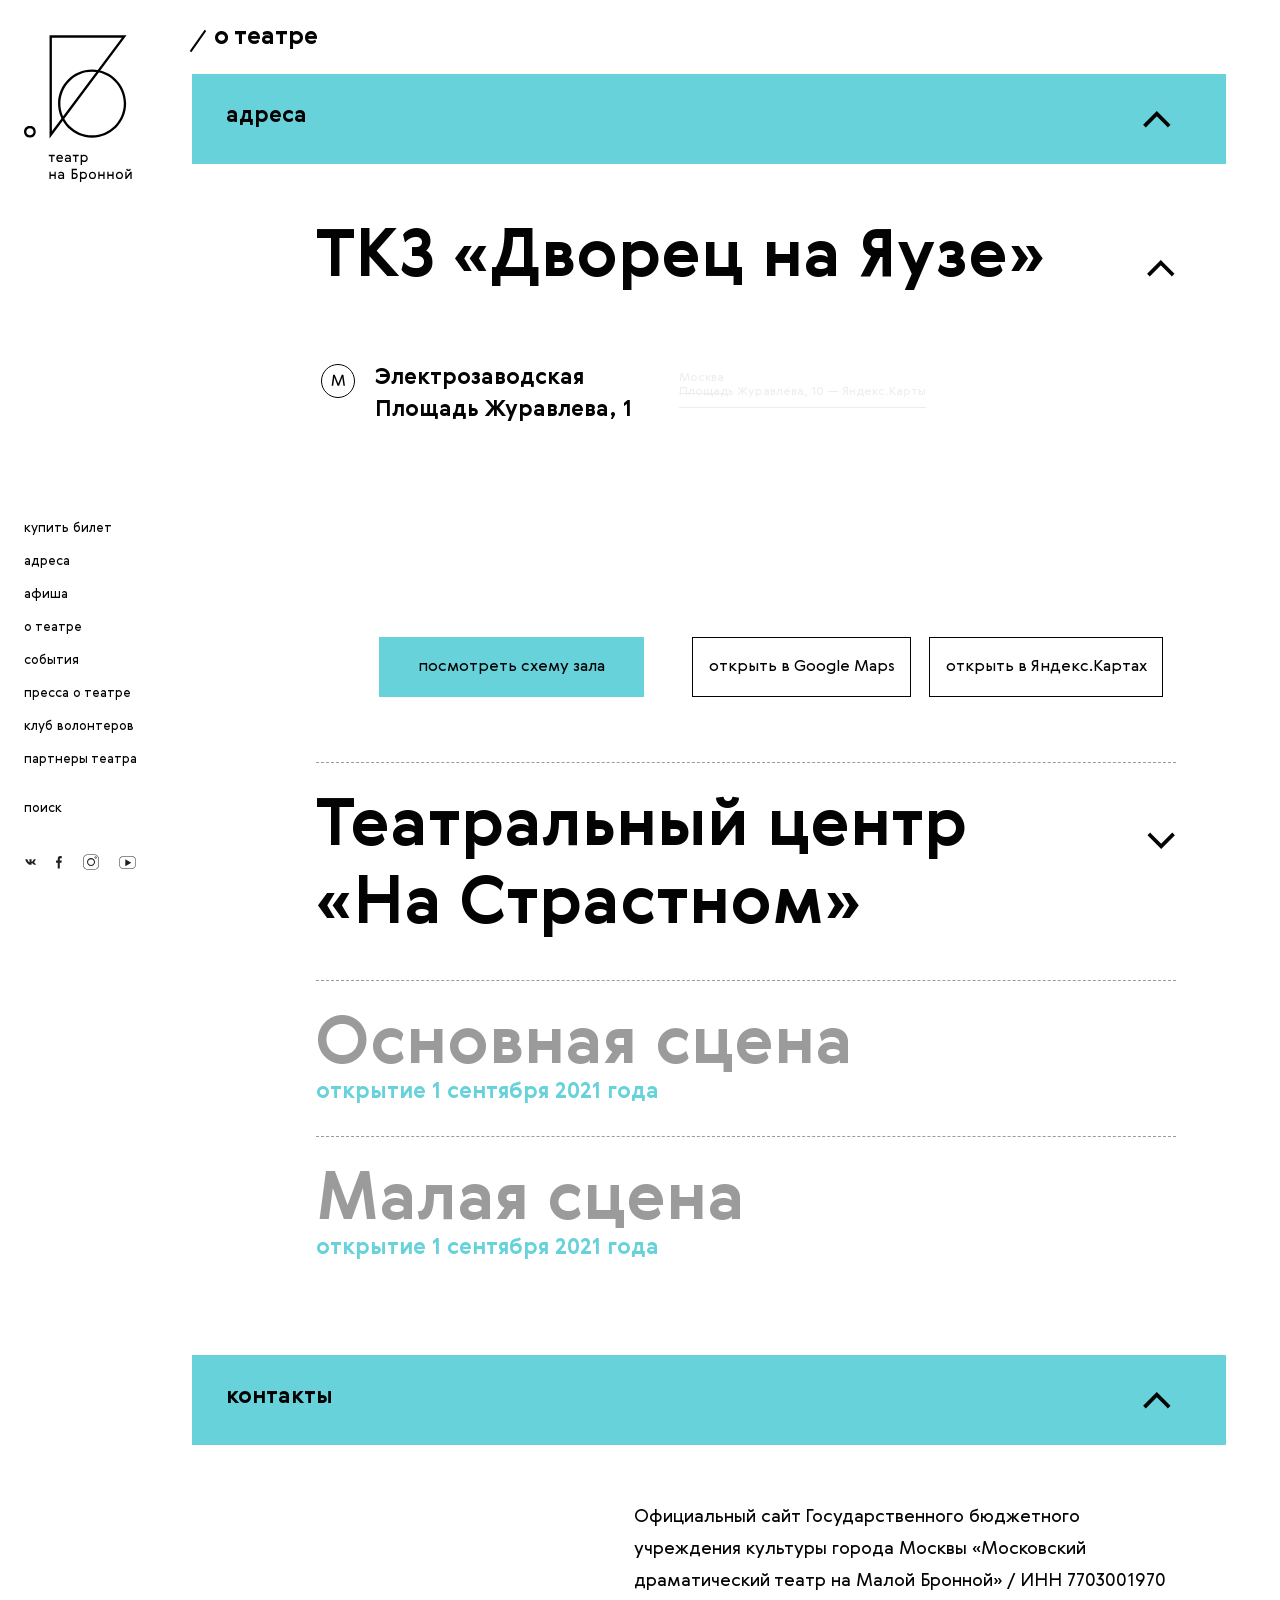
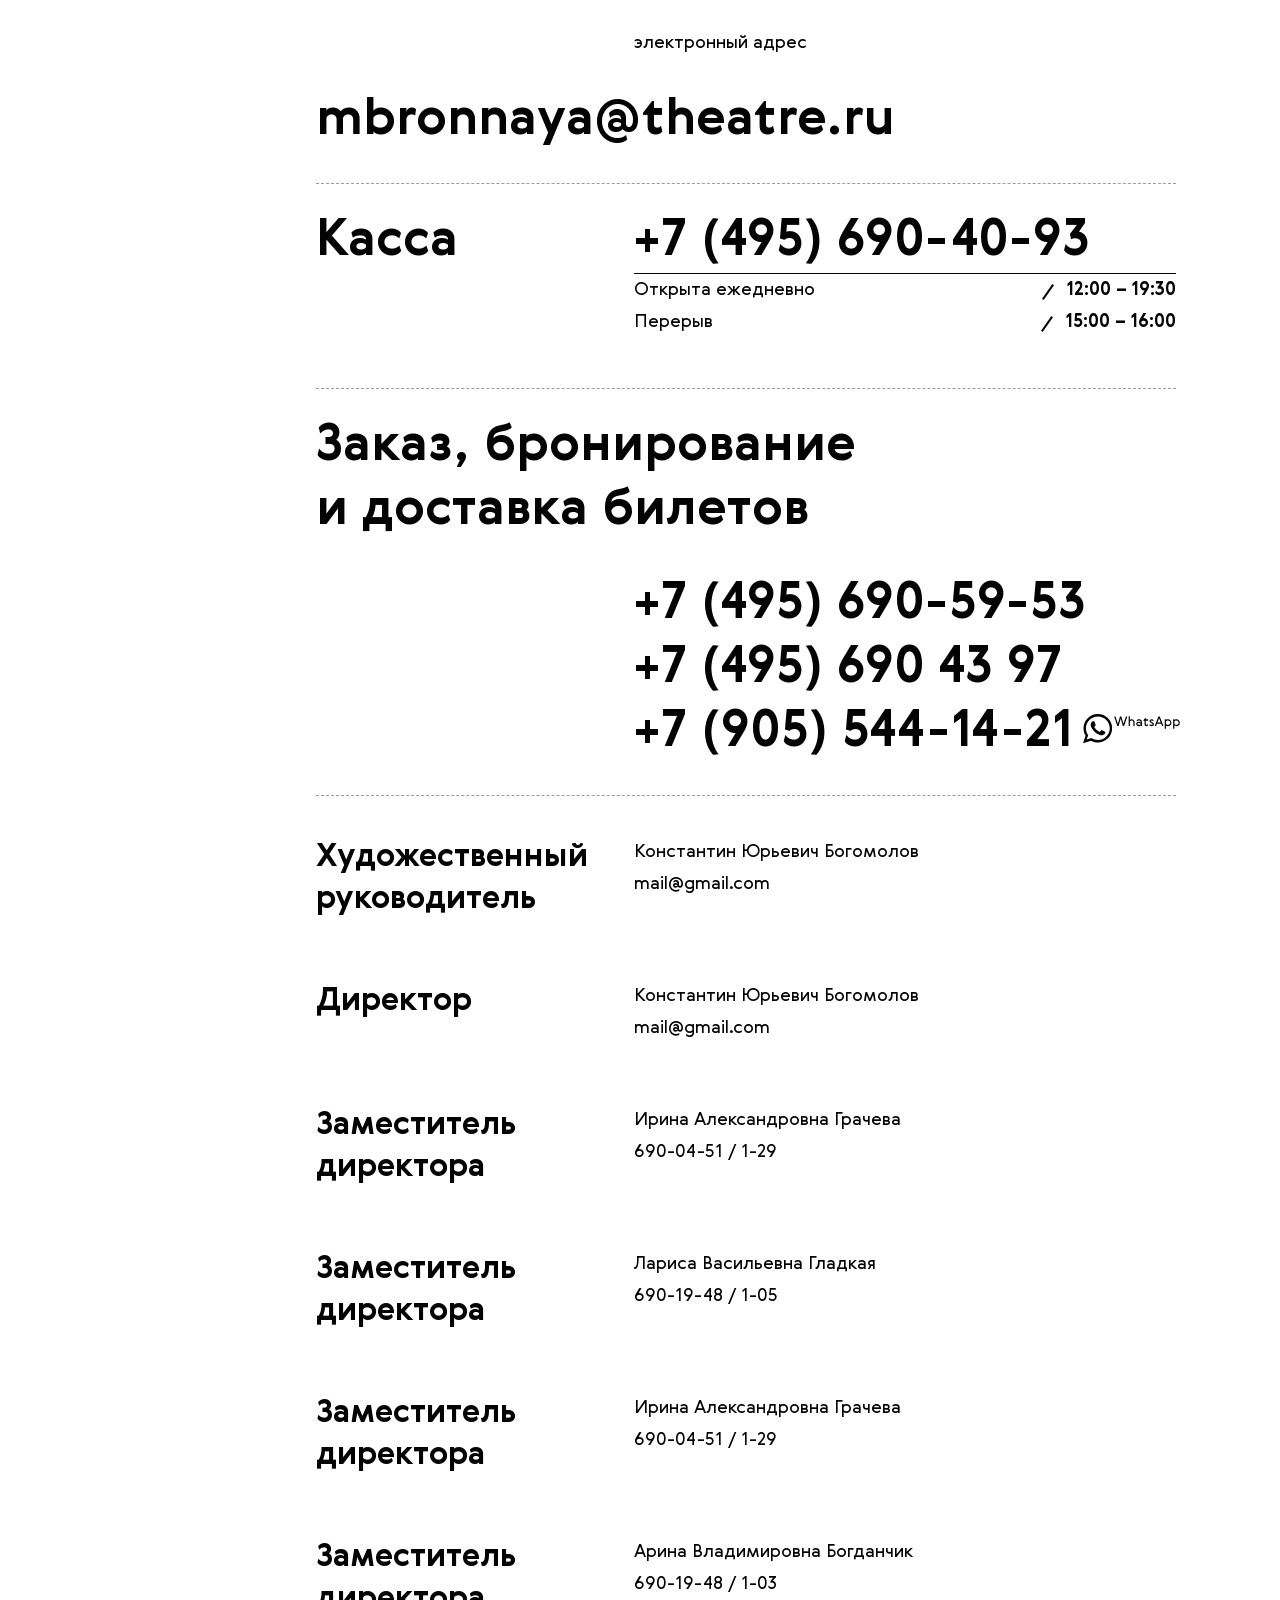
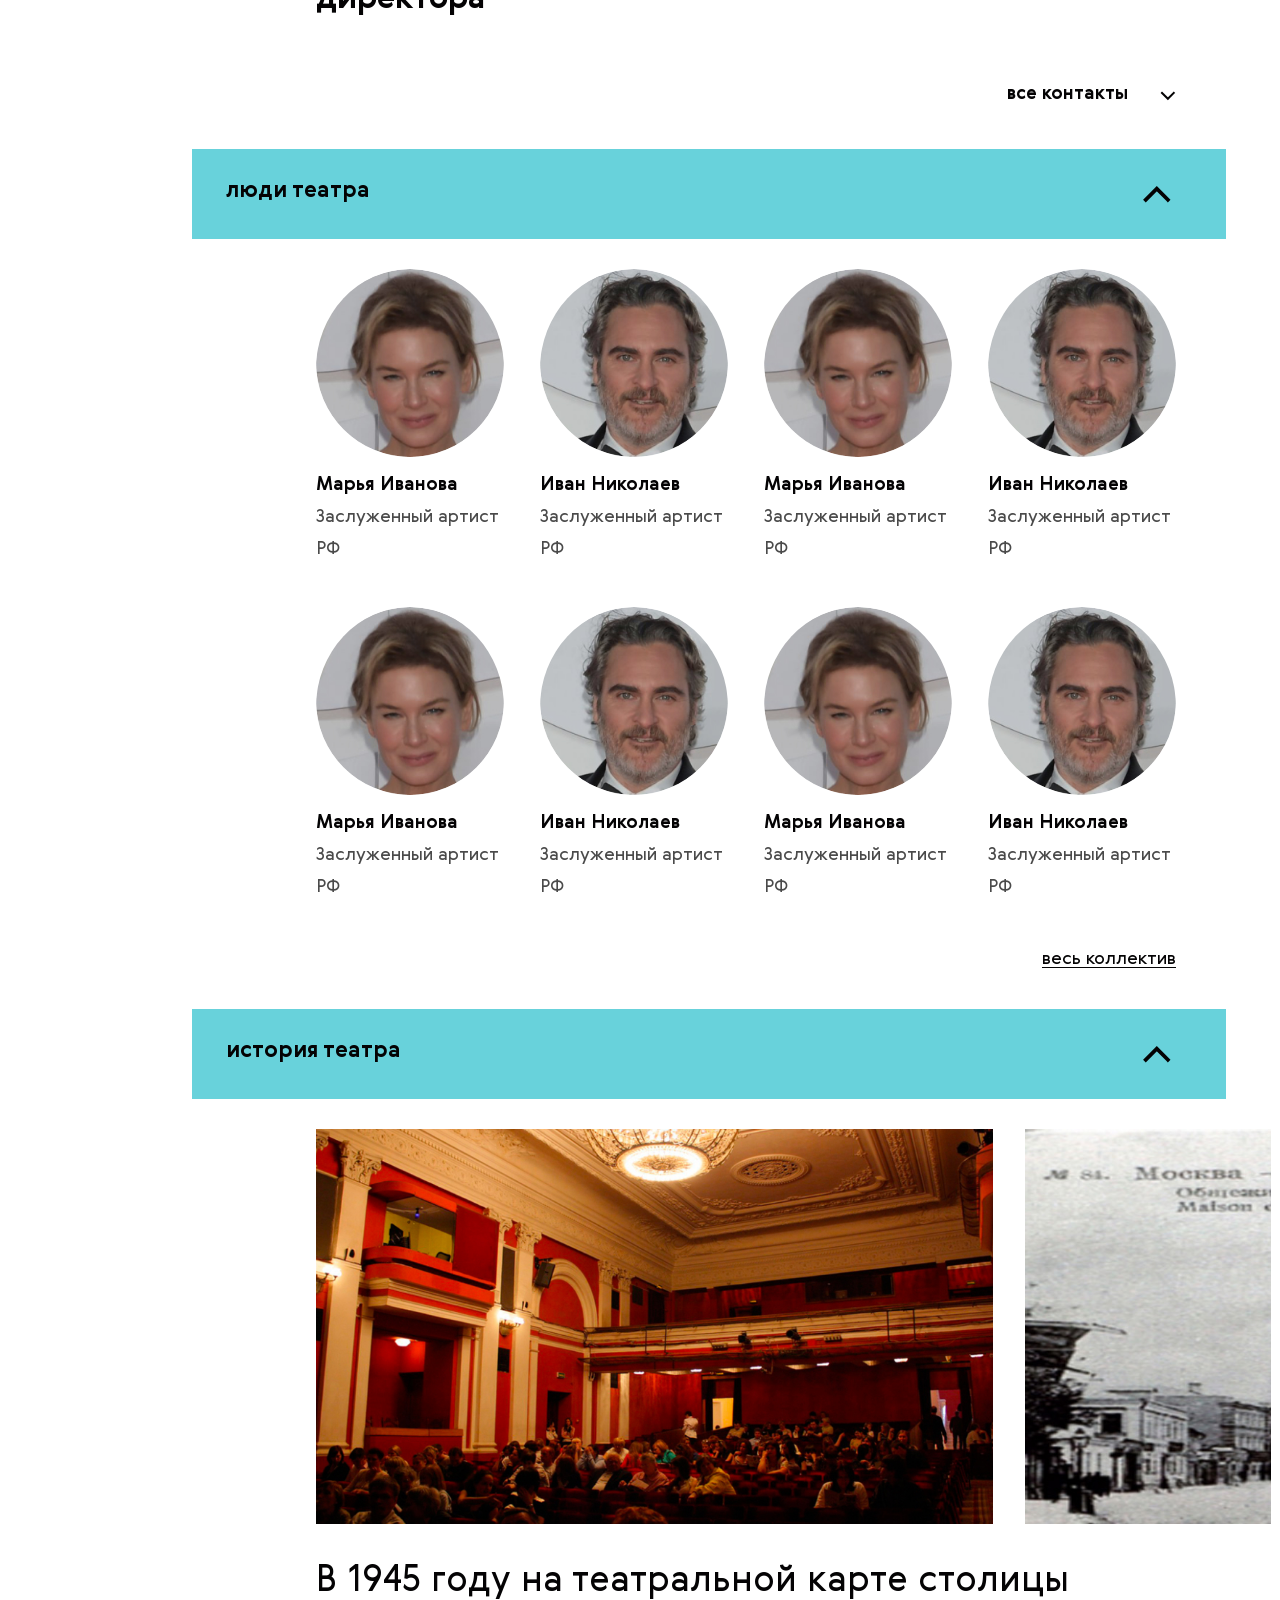
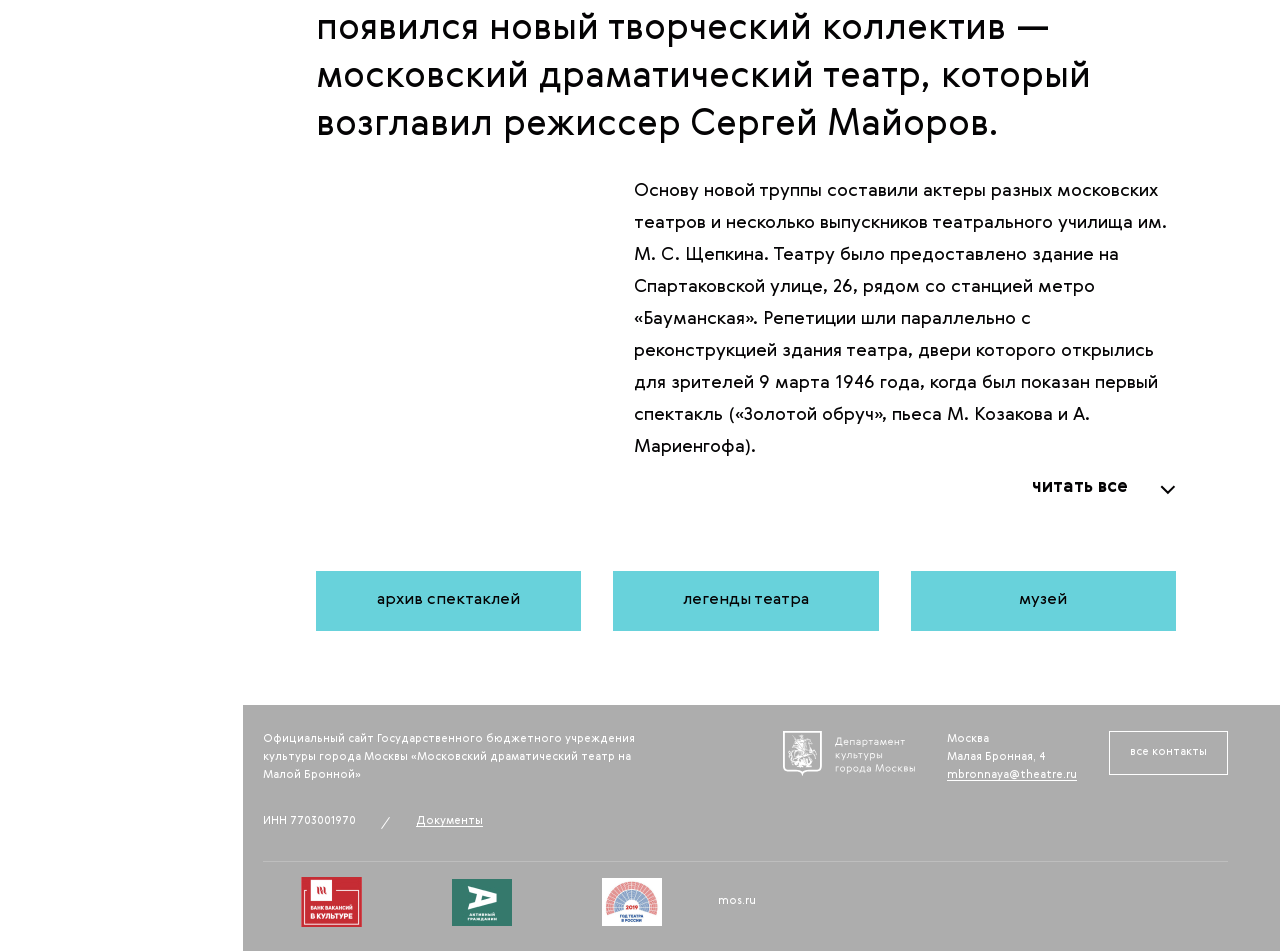
==== commit b0b11045: "fixes" ====
--- a/about.html
+++ b/about.html
@@ -1 +1 @@
-<html lang="en"><head><meta charset="UTF-8" /><meta name="viewport" content="width=device-width, initial-scale=1.0" /><title>Театр на Малой Бронной</title><meta name="description" /><meta name="keywords" /><meta http-equiv="X-UA-Compatible" content="ie=edge" /><meta name="format-detection" content="telephone=no" /><meta name="HandheldFriendly" content="true" /><link rel="stylesheet" href="style.css" /></head><body class="accordion-page"><header class="header"><a href="/" class="logo"><picture class="logo_image"><source srcset="src/img/logo-mobile.svg" media="(max-width: 767px)"></source><img src="src/img/logo.svg" /></picture><img src="src/img/logo-mobile-small.svg" class="logo_image__mobile-fixed" /></a><nav class="menu"><div class="menu-toggle"></div><div class="menu_content"><button class="menu_search-icon"></button><img src="src/img/logo-mobile-menu.svg" class="menu_logo" /><a href="/" class="menu_link menu_link__mobile">купить билет</a><a href="/" class="menu_link menu_link__mobile">адреса</a><a href="/afisha.html" class="menu_link active">афиша</a><a href="/about.html" class="menu_link">о театре</a><a href="/events.html" class="menu_link">события</a><a href="/press.html" class="menu_link">пресса о театре</a><a href="/volunteers.html" class="menu_link">клуб волонтеров</a><a href="/partners.html" class="menu_link">партнеры театра</a><a href="/search.html" class="menu_link menu_link__indent">поиск</a><div class="menu_social"><div class="social social__header"><div class="social_links"><a href="#" class="social_link social_link__vk"></a><a href="#" class="social_link social_link__fb"></a><a href="#" class="social_link social_link__insta"></a><a href="#" class="social_link social_link__youtube"></a></div></div></div></div></nav></header><main class="content"><span class="content_title">о театре</span><div class="accordion"><div class="accordion_item"><div data-tab="1" class="accordion_header"><span class="accordion_header-title">адреса</span></div><div class="accordion_content"><div class="accordion accordion__secondary"><div class="accordion_item"><div data-tab="adress-1" class="accordion_header"><span class="accordion_header-title">ТКЗ «Дворец на&nbsp;Яузе»</span></div><div class="accordion_content"><div class="place"><div class="place_adress"><div class="place_metro">Электрозаводская Площадь Журавлева, 1</div><button class="place_scheme-button">посмотреть схему&nbsp;зала</button></div><div class="place_map-holder"><div style="position:relative;overflow:hidden;"><a href="https://yandex.by/maps/213/moscow/?utm_medium=mapframe&amp;utm_source=maps" style="color:#eee;font-size:12px;position:absolute;top:0px;">Москва</a><a href="https://yandex.by/maps/213/moscow/house/ploshchad_zhuravlyova_10/Z04YcQdkTEYPQFtvfXt5cn5rYg==/?ll=37.704749%2C55.783214&amp;utm_medium=mapframe&amp;utm_source=maps&amp;z=18.2" style="color:#eee;font-size:12px;position:absolute;top:14px;">Площадь Журавлёва, 10 — Яндекс.Карты</a><iframe src="https://yandex.by/map-widget/v1/-/C8sMQWlE" width="560" height="400" frameborder="0" allowfullscreen="true" style="position:relative;"></iframe></div><div class="place_map-buttons"><button class="place_map-button">открыть в Google Maps<div class="place_map-button-border"></div></button><button class="place_map-button">открыть в Яндекс.Картах<div class="place_map-button-border"></div></button></div></div></div></div></div><div class="accordion_item accordion_item__closed"><div data-tab="adress-2" class="accordion_header"><span class="accordion_header-title">Театральный центр  «На&nbsp;Страстном»</span></div><div class="accordion_content"><div class="place"><div class="place_adress"><div class="place_metro">Электрозаводская Площадь Журавлева, 1</div><button class="place_scheme-button">посмотреть схему зала</button></div><div class="place_map-holder"><div style="position:relative;overflow:hidden;"><a href="https://yandex.by/maps/213/moscow/?utm_medium=mapframe&amp;utm_source=maps" style="color:#eee;font-size:12px;position:absolute;top:0px;">Москва</a><a href="https://yandex.by/maps/213/moscow/house/ploshchad_zhuravlyova_10/Z04YcQdkTEYPQFtvfXt5cn5rYg==/?ll=37.704749%2C55.783214&amp;utm_medium=mapframe&amp;utm_source=maps&amp;z=18.2" style="color:#eee;font-size:12px;position:absolute;top:14px;">Площадь Журавлёва, 10 — Яндекс.Карты</a><iframe src="https://yandex.by/map-widget/v1/-/C8sMQWlE" width="560" height="400" frameborder="0" allowfullscreen="true" style="position:relative;"></iframe></div><div class="place_map-buttons"><button class="place_map-button">открыть в Google Maps</button><button class="place_map-button">открыть в Яндекс.Картах</button></div></div></div></div></div><div class="accordion_item accordion_item__disabled"><div data-tab="adress-3" class="accordion_header"><span class="accordion_header-title">Основная сцена</span><span class="accordion_header-subtitle">открытие 1 сентября 2021 года</span></div></div><div class="accordion_item accordion_item__disabled"><div data-tab="adress-3" class="accordion_header"><span class="accordion_header-title">Малая сцена</span><span class="accordion_header-subtitle">открытие 1 сентября 2021 года</span></div></div></div></div></div><div class="accordion_item"><div data-tab="2" class="accordion_header"><span class="accordion_header-title">контакты</span></div><div class="accordion_content"><div class="contacts"><div class="contacts_section"><div class="contacts_row"><div class="contacts_left"></div><div class="contacts_right"><p class="contacts_description">Официальный сайт Государственного бюджетного учреждения культуры города Москвы «Московский драматический театр на Малой Бронной» / ИНН 7703001970</p><span>электронный адрес</span></div></div><div class="contacts_row"><div class="contacts_left"><a href="mailto:#mbronnaya@theatre.ru" class="contacts_title">mbronnaya@theatre.ru</a></div></div></div><div class="contacts_section"><div class="contacts_row"><div class="contacts_left"><span class="contacts_title">Касса</span></div><div class="contacts_right"><a href="tel:+7(495)690-40-93"><div class="contacts_title">+7 (495) 690-40-93</div></a><table class="contacts_working_hours"><tbody><tr><td>Открыта ежедневно</td><td><span class="contacts_working_hours-time">12:00 – 19:30</span></td></tr><tr><td>Перерыв</td><td><span class="contacts_working_hours-time">15:00 – 16:00</span></td></tr></tbody></table></div></div></div><div class="contacts_section"><div class="contacts_row"><div class="contacts_left contacts_left__long"><div><a href="mailto:#mbronnaya@theatre.ru" class="contacts_title">Заказ, бронирование и доставка билетов</a></div></div></div><div class="contacts_row"><div class="contacts_left"></div><div class="contacts_right"><div><a href="tel:+7(495)690-59-53" class="contacts_title contacts_title__nowrap">+7 (495) 690-59-53</a></div><div><a href="tel:+7(495)690 43 97" class="contacts_title contacts_title__nowrap">+7 (495) 690 43 97</a></div><div><a href="tel:+7(905)544-14-21" class="contacts_title contacts_title__nowrap">+7 (905) 544-14-21<img src="/src/img/whatsapp.svg" class="contacts_messenger" /></a></div></div></div></div><div class="contacts_section"><div class="contacts_row contacts_row__big-indent"><div class="contacts_left"><span class="contacts_subtitle">Художественный руководитель</span></div><div class="contacts_right"><span>Константин Юрьевич Богомолов</span><div><a href="mailto:mail@gmail.com" class="contacts_link">mail@gmail.com</a></div></div></div><div class="contacts_row contacts_row__big-indent"><div class="contacts_left"><span class="contacts_subtitle">Директор</span></div><div class="contacts_right"><span>Константин Юрьевич Богомолов</span><div><a href="mailto:mail@gmail.com" class="contacts_link">mail@gmail.com</a></div></div></div><div class="contacts_row contacts_row__big-indent"><div class="contacts_left"><span class="contacts_subtitle">Заместитель директора</span></div><div class="contacts_right"><span>Ирина Александровна Грачева</span><div><a href="tel:690-04-51" class="contacts_link">690-04-51 / 1-29</a></div></div></div><div class="contacts_row contacts_row__big-indent"><div class="contacts_left"><span class="contacts_subtitle">Заместитель директора</span></div><div class="contacts_right"><span>Лариса Васильевна Гладкая</span><div><a href="tel:690-04-51" class="contacts_link">690-19-48 / 1-05</a></div></div></div><div class="contacts_row contacts_row__big-indent"><div class="contacts_left"><span class="contacts_subtitle">Заместитель директора</span></div><div class="contacts_right"><span>Ирина Александровна Грачева</span><div><a href="tel:690-04-51" class="contacts_link">690-04-51 / 1-29</a></div></div></div><div class="contacts_row contacts_row__big-indent"><div class="contacts_left"><span class="contacts_subtitle">Заместитель директора</span></div><div class="contacts_right"><span>Арина Владимировна Богданчик</span><div><a href="tel:690-04-51" class="contacts_link">690-19-48 / 1-03</a></div></div></div><button class="contacts_more">все контакты</button><div class="contacts_hidden"><div class="contacts_row"><div class="contacts_left"><span class="contacts_subtitle">Заместитель директора</span></div><div class="contacts_right"><span>Лариса Васильевна Гладкая</span><a href="tel:690-04-51" class="contacts_title">690-19-48 / 1-05</a></div></div><div class="contacts_row"><div class="contacts_left"><span class="contacts_subtitle">Заместитель директора</span></div><div class="contacts_right"><span>Ирина Александровна Грачева</span><a href="tel:690-04-51" class="contacts_title">690-04-51 / 1-29</a></div></div><div class="contacts_row"><div class="contacts_left"><span class="contacts_subtitle">Заместитель директора</span></div><div class="contacts_right"><span>Арина Владимировна Богданчик</span><a href="tel:690-04-51" class="contacts_title">690-19-48 / 1-03</a></div></div></div></div></div></div></div><div class="accordion_item"><div data-tab="3" class="accordion_header"><span class="accordion_header-title">люди театра</span></div><div class="accordion_content"><div class="people people__four"><div class="people_items"><a href="/person.html" class="people_item"><div class="people_item-image-wrapper"><img src="src/img/temp/people-1.jpg" class="people_item-image" /></div><span class="people_item-title">Марья Иванова</span><span class="people_item-subtitle">Заслуженный артист РФ</span></a><a href="/person.html" class="people_item"><div class="people_item-image-wrapper"><img src="src/img/temp/people-2.jpg" class="people_item-image" /></div><span class="people_item-title">Иван Николаев</span><span class="people_item-subtitle">Заслуженный артист РФ</span></a><a href="/person.html" class="people_item"><div class="people_item-image-wrapper"><img src="src/img/temp/people-1.jpg" class="people_item-image" /></div><span class="people_item-title">Марья Иванова</span><span class="people_item-subtitle">Заслуженный артист РФ</span></a><a href="/person.html" class="people_item"><div class="people_item-image-wrapper"><img src="src/img/temp/people-2.jpg" class="people_item-image" /></div><span class="people_item-title">Иван Николаев</span><span class="people_item-subtitle">Заслуженный артист РФ</span></a><a href="/person.html" class="people_item"><div class="people_item-image-wrapper"><img src="src/img/temp/people-1.jpg" class="people_item-image" /></div><span class="people_item-title">Марья Иванова</span><span class="people_item-subtitle">Заслуженный артист РФ</span></a><a href="/person.html" class="people_item"><div class="people_item-image-wrapper"><img src="src/img/temp/people-2.jpg" class="people_item-image" /></div><span class="people_item-title">Иван Николаев</span><span class="people_item-subtitle">Заслуженный артист РФ</span></a><a href="/person.html" class="people_item"><div class="people_item-image-wrapper"><img src="src/img/temp/people-1.jpg" class="people_item-image" /></div><span class="people_item-title">Марья Иванова</span><span class="people_item-subtitle">Заслуженный артист РФ</span></a><a href="/person.html" class="people_item"><div class="people_item-image-wrapper"><img src="src/img/temp/people-2.jpg" class="people_item-image" /></div><span class="people_item-title">Иван Николаев</span><span class="people_item-subtitle">Заслуженный артист РФ</span></a></div><div class="people_items event_hided-info"><a href="/person.html" class="people_item"><div class="people_item-image-wrapper"><img src="src/img/temp/people-1.jpg" class="people_item-image" /></div><span class="people_item-title">Марья Иванова</span></a><a href="/person.html" class="people_item"><div class="people_item-image-wrapper"><img src="src/img/temp/people-2.jpg" class="people_item-image" /></div><span class="people_item-title">Иван Николаев</span></a><a href="/person.html" class="people_item"><div class="people_item-image-wrapper"><img src="src/img/temp/people-1.jpg" class="people_item-image" /></div><span class="people_item-title">Марья Иванова</span></a><a href="/person.html" class="people_item"><div class="people_item-image-wrapper"><img src="src/img/temp/people-1.jpg" class="people_item-image" /></div><span class="people_item-title">Марья Иванова</span></a></div><a href="#" class="people">весь коллектив</a></div></div></div><div class="accordion_item"><div data-tab="4" class="accordion_header"><span class="accordion_header-title">история театра</span></div><div class="accordion_content"><div class="slider slider__accordion"><div class="slider_track"><div class="slider_item"><div class="slider_image-wrapper"><img src="src/img/temp/history-1.jpg" class="slider_image" /></div></div><div class="slider_item"><div class="slider_image-wrapper"><img src="src/img/temp/history-2.jpg" class="slider_image" /></div></div><div class="slider_item"><div class="slider_image-wrapper"><img src="src/img/temp/history-1.jpg" class="slider_image" /></div></div><div class="slider_item"><div class="slider_image-wrapper"><img src="src/img/temp/history-2.jpg" class="slider_image" /></div></div></div></div><h2 class="contacts_big-text">В 1945 году на театральной карте столицы появился новый творческий коллектив — московский драматический театр, который возглавил режиссер Cергей Майоров.</h2><div class="contacts"><div class="contacts_row"><div class="contacts_left"></div><div class="contacts_right"><p>Основу новой труппы составили актеры разных московских театров и несколько выпускников театрального училища им. М. С. Щепкина. Театру было предоставлено здание на Спартаковской улице, 26, рядом со станцией метро «Бауманская». Репетиции шли параллельно с реконструкцией здания театра, двери которого открылись для зрителей 9 марта 1946 года, когда был показан первый спектакль («Золотой обруч», пьеса М. Козакова и А. Мариенгофа).</p><button class="contacts_more">читать все</button><div class="contacts_hidden"><p>Основу новой труппы составили актеры разных московских театров и несколько выпускников театрального училища им. М. С. Щепкина. Театру было предоставлено здание на Спартаковской улице, 26, рядом со станцией метро «Бауманская». Репетиции шли параллельно с реконструкцией здания театра, двери которого открылись для зрителей 9 марта 1946 года, когда был показан первый спектакль («Золотой обруч», пьеса М. Козакова и А. Мариенгофа).</p></div></div></div><div class="contacts_buttons"><a href="#" class="contacts_button">архив спектаклей</a><a href="#" class="contacts_button">легенды театра</a><a href="#" class="contacts_button">музей</a></div></div></div></div></div></main><footer class="footer"><div class="footer_mobile"><div class="social"><span class="social_title">следите за нами в соцсетях</span><div class="social_links"><a href="#" class="social_link social_link__vk"></a><a href="#" class="social_link social_link__fb"></a><a href="#" class="social_link social_link__insta"></a><a href="#" class="social_link social_link__youtube"></a></div></div><div class="footer_menu"><a href="afisha.html" class="footer_menu-link">афиша</a><a href="/about.html" class="footer_menu-link">адреса</a><a href="#" class="footer_menu-link">купить билет</a><a href="#" class="footer_menu-link">схема зала</a><a href="#" class="footer_menu-link">фотобанк</a><a href="volunteers.html" class="footer_menu-link">клуб волонтеров</a><a href="/partners.html" class="footer_menu-link">партнеры театра</a><a href="#" class="footer_menu-link">контакты</a></div></div><div class="footer_content"><div class="footer_columns"><div class="footer_column footer_column__flex"><img src="src/img/dkm.svg" class="footer_logo" /><div class="footer_contacts"><div class="footer_adress"><span>Москва</span><span>Малая Бронная, 4</span><a href="mailto:mbronnaya@theatre.ru">mbronnaya@theatre.ru</a></div><a class="footer_contacts-button">все контакты</a></div></div><div class="footer_column"><p class="footer_description">Официальный сайт Государственного бюджетного учреждения культуры города Москвы  «Московский драматический театр на Малой Бронной»</p><div class="footer_documents"><span class="footer_inn">ИНН 7703001970</span><a href="#" class="footer_documents-link">Документы</a></div></div></div><div class="footer_bottom"><img src="src/img/bank-of-vacancies.jpg" class="footer_bottom-image" /><img src="src/img/active-citizen.jpg" class="footer_bottom-image" /><img src="src/img/year-of-theatre.jpg" class="footer_bottom-image" /><a href="#" class="footer_outer-link">mos.ru</a></div></div></footer><script src="//s7.addthis.com/js/300/addthis_widget.js#pubid=ra-5642faf671d1921e" async="async"></script><script src="src/js/tiny-slider.min.js"></script><script src="src/js/main.js"></script><script src="src/js/about.js"></script></body></html>+<html lang="en"><head><meta charset="UTF-8" /><meta name="viewport" content="width=device-width, initial-scale=1.0" /><title>Театр на Малой Бронной</title><meta name="description" /><meta name="keywords" /><meta http-equiv="X-UA-Compatible" content="ie=edge" /><meta name="format-detection" content="telephone=no" /><meta name="HandheldFriendly" content="true" /><link rel="stylesheet" href="style.css" /></head><body class="accordion-page"><header class="header"><a href="/" class="logo"><picture class="logo_image"><source srcset="src/img/logo-mobile.svg" media="(max-width: 767px)"></source><img src="src/img/logo.svg" /></picture><img src="src/img/logo-mobile-small.svg" class="logo_image__mobile-fixed" /></a><nav class="menu"><div class="menu-toggle"></div><div class="menu_content"><button class="menu_search-icon"></button><img src="src/img/logo-mobile-menu.svg" class="menu_logo" /><div class="search"><div id="search-close" class="search_close"></div><div class="search_fade"></div><div class="search_content"><input type="search" placeholder="поиск" required="true" class="search_input" /><div class="search_results"><a href="spectacle.html" class="search_result">макбет</a><a href="spectacle.html" class="search_result">леди макбет</a><a href="spectacle.html" class="search_result">макбет трагедия</a></div></div></div><a href="/" class="menu_link menu_link__mobile"><span class="menu_link-text">купить билет</span></a><a href="/" class="menu_link menu_link__mobile"><span class="menu_link-text">адреса</span></a><a href="/afisha.html" class="menu_link active"><span class="menu_link-text">афиша</span></a><a href="/about.html" class="menu_link"><span class="menu_link-text">о театре</span></a><a href="/events.html" class="menu_link"><span class="menu_link-text">события</span></a><a href="/press.html" class="menu_link"><span class="menu_link-text">пресса о театре</span></a><a href="/volunteers.html" class="menu_link"><span class="menu_link-text">клуб волонтеров</span></a><a href="/partners.html" class="menu_link"><span class="menu_link-text">партнеры театра</span></a><a href="/search.html" class="menu_link menu_link__indent"><span class="menu_link-text">поиск</span></a><div class="menu_social"><div class="social social__header"><div class="social_links"><a href="#" class="social_link social_link__vk"></a><a href="#" class="social_link social_link__fb"></a><a href="#" class="social_link social_link__insta"></a><a href="#" class="social_link social_link__youtube"></a></div></div></div></div></nav></header><main class="content"><span class="content_title">о театре</span><div class="accordion"><div class="accordion_item"><div data-tab="1" class="accordion_header"><span class="accordion_header-title">адреса</span></div><div class="accordion_content"><div class="accordion accordion__secondary"><div class="accordion_item"><div data-tab="adress-1" class="accordion_header"><span class="accordion_header-title">ТКЗ «Дворец на&nbsp;Яузе»</span></div><div class="accordion_content"><div class="place"><div class="place_adress"><div class="place_metro">Электрозаводская Площадь Журавлева, 1</div><button class="place_scheme-button">посмотреть схему&nbsp;зала</button></div><div class="place_map-holder"><div style="position:relative;overflow:hidden;"><a href="https://yandex.by/maps/213/moscow/?utm_medium=mapframe&amp;utm_source=maps" style="color:#eee;font-size:12px;position:absolute;top:0px;">Москва</a><a href="https://yandex.by/maps/213/moscow/house/ploshchad_zhuravlyova_10/Z04YcQdkTEYPQFtvfXt5cn5rYg==/?ll=37.704749%2C55.783214&amp;utm_medium=mapframe&amp;utm_source=maps&amp;z=18.2" style="color:#eee;font-size:12px;position:absolute;top:14px;">Площадь Журавлёва, 10 — Яндекс.Карты</a><iframe src="https://yandex.by/map-widget/v1/-/C8sMQWlE" width="560" height="400" frameborder="0" allowfullscreen="true" style="position:relative;"></iframe></div><div class="place_map-buttons"><button class="place_map-button">открыть в Google Maps<div class="place_map-button-border"></div></button><button class="place_map-button">открыть в Яндекс.Картах<div class="place_map-button-border"></div></button></div></div></div></div></div><div class="accordion_item accordion_item__closed"><div data-tab="adress-2" class="accordion_header"><span class="accordion_header-title">Театральный центр  «На&nbsp;Страстном»</span></div><div class="accordion_content"><div class="place"><div class="place_adress"><div class="place_metro">Электрозаводская Площадь Журавлева, 1</div><button class="place_scheme-button">посмотреть схему зала</button></div><div class="place_map-holder"><div style="position:relative;overflow:hidden;"><a href="https://yandex.by/maps/213/moscow/?utm_medium=mapframe&amp;utm_source=maps" style="color:#eee;font-size:12px;position:absolute;top:0px;">Москва</a><a href="https://yandex.by/maps/213/moscow/house/ploshchad_zhuravlyova_10/Z04YcQdkTEYPQFtvfXt5cn5rYg==/?ll=37.704749%2C55.783214&amp;utm_medium=mapframe&amp;utm_source=maps&amp;z=18.2" style="color:#eee;font-size:12px;position:absolute;top:14px;">Площадь Журавлёва, 10 — Яндекс.Карты</a><iframe src="https://yandex.by/map-widget/v1/-/C8sMQWlE" width="560" height="400" frameborder="0" allowfullscreen="true" style="position:relative;"></iframe></div><div class="place_map-buttons"><button class="place_map-button">открыть в Google Maps</button><button class="place_map-button">открыть в Яндекс.Картах</button></div></div></div></div></div><div class="accordion_item accordion_item__disabled"><div data-tab="adress-3" class="accordion_header"><span class="accordion_header-title">Основная сцена</span><span class="accordion_header-subtitle">открытие 1 сентября 2021 года</span></div></div><div class="accordion_item accordion_item__disabled"><div data-tab="adress-3" class="accordion_header"><span class="accordion_header-title">Малая сцена</span><span class="accordion_header-subtitle">открытие 1 сентября 2021 года</span></div></div></div></div></div><div class="accordion_item"><div data-tab="2" class="accordion_header"><span class="accordion_header-title">контакты</span></div><div class="accordion_content"><div class="contacts"><div class="contacts_section"><div class="contacts_row"><div class="contacts_left"></div><div class="contacts_right"><p class="contacts_description">Официальный сайт Государственного бюджетного учреждения культуры города Москвы «Московский драматический театр на Малой Бронной» / ИНН 7703001970</p><span>электронный адрес</span></div></div><div class="contacts_row"><div class="contacts_left"><a href="mailto:#mbronnaya@theatre.ru" class="contacts_title">mbronnaya@theatre.ru</a></div></div></div><div class="contacts_section"><div class="contacts_row"><div class="contacts_left"><span class="contacts_title">Касса</span></div><div class="contacts_right"><a href="tel:+7(495)690-40-93"><div class="contacts_title">+7 (495) 690-40-93</div></a><table class="contacts_working_hours"><tbody><tr><td>Открыта ежедневно</td><td><span class="contacts_working_hours-time">12:00 – 19:30</span></td></tr><tr><td>Перерыв</td><td><span class="contacts_working_hours-time">15:00 – 16:00</span></td></tr></tbody></table></div></div></div><div class="contacts_section"><div class="contacts_row"><div class="contacts_left contacts_left__long"><div><a href="mailto:#mbronnaya@theatre.ru" class="contacts_title">Заказ, бронирование и доставка билетов</a></div></div></div><div class="contacts_row"><div class="contacts_left"></div><div class="contacts_right"><div><a href="tel:+7(495)690-59-53" class="contacts_title contacts_title__nowrap">+7 (495) 690-59-53</a></div><div><a href="tel:+7(495)690 43 97" class="contacts_title contacts_title__nowrap">+7 (495) 690 43 97</a></div><div><a href="tel:+7(905)544-14-21" class="contacts_title contacts_title__nowrap">+7 (905) 544-14-21<img src="/src/img/whatsapp.svg" class="contacts_messenger" /></a></div></div></div></div><div class="contacts_section"><div class="contacts_row contacts_row__big-indent"><div class="contacts_left"><span class="contacts_subtitle">Художественный руководитель</span></div><div class="contacts_right"><span>Константин Юрьевич Богомолов</span><div><a href="mailto:mail@gmail.com" class="contacts_link">mail@gmail.com</a></div></div></div><div class="contacts_row contacts_row__big-indent"><div class="contacts_left"><span class="contacts_subtitle">Директор</span></div><div class="contacts_right"><span>Константин Юрьевич Богомолов</span><div><a href="mailto:mail@gmail.com" class="contacts_link">mail@gmail.com</a></div></div></div><div class="contacts_row contacts_row__big-indent"><div class="contacts_left"><span class="contacts_subtitle">Заместитель директора</span></div><div class="contacts_right"><span>Ирина Александровна Грачева</span><div><a href="tel:690-04-51" class="contacts_link">690-04-51 / 1-29</a></div></div></div><div class="contacts_row contacts_row__big-indent"><div class="contacts_left"><span class="contacts_subtitle">Заместитель директора</span></div><div class="contacts_right"><span>Лариса Васильевна Гладкая</span><div><a href="tel:690-04-51" class="contacts_link">690-19-48 / 1-05</a></div></div></div><div class="contacts_row contacts_row__big-indent"><div class="contacts_left"><span class="contacts_subtitle">Заместитель директора</span></div><div class="contacts_right"><span>Ирина Александровна Грачева</span><div><a href="tel:690-04-51" class="contacts_link">690-04-51 / 1-29</a></div></div></div><div class="contacts_row contacts_row__big-indent"><div class="contacts_left"><span class="contacts_subtitle">Заместитель директора</span></div><div class="contacts_right"><span>Арина Владимировна Богданчик</span><div><a href="tel:690-04-51" class="contacts_link">690-19-48 / 1-03</a></div></div></div><button class="contacts_more">все контакты</button><div class="contacts_hidden"><div class="contacts_row"><div class="contacts_left"><span class="contacts_subtitle">Заместитель директора</span></div><div class="contacts_right"><span>Лариса Васильевна Гладкая</span><a href="tel:690-04-51" class="contacts_title">690-19-48 / 1-05</a></div></div><div class="contacts_row"><div class="contacts_left"><span class="contacts_subtitle">Заместитель директора</span></div><div class="contacts_right"><span>Ирина Александровна Грачева</span><a href="tel:690-04-51" class="contacts_title">690-04-51 / 1-29</a></div></div><div class="contacts_row"><div class="contacts_left"><span class="contacts_subtitle">Заместитель директора</span></div><div class="contacts_right"><span>Арина Владимировна Богданчик</span><a href="tel:690-04-51" class="contacts_title">690-19-48 / 1-03</a></div></div></div></div></div></div></div><div class="accordion_item"><div data-tab="3" class="accordion_header"><span class="accordion_header-title">люди театра</span></div><div class="accordion_content"><div class="people people__four"><div class="people_items"><a href="/person.html" class="people_item"><div class="people_item-image-wrapper"><img src="src/img/temp/people-1.jpg" class="people_item-image" /></div><span class="people_item-title">Марья Иванова</span><span class="people_item-subtitle">Заслуженный артист РФ</span></a><a href="/person.html" class="people_item"><div class="people_item-image-wrapper"><img src="src/img/temp/people-2.jpg" class="people_item-image" /></div><span class="people_item-title">Иван Николаев</span><span class="people_item-subtitle">Заслуженный артист РФ</span></a><a href="/person.html" class="people_item"><div class="people_item-image-wrapper"><img src="src/img/temp/people-1.jpg" class="people_item-image" /></div><span class="people_item-title">Марья Иванова</span><span class="people_item-subtitle">Заслуженный артист РФ</span></a><a href="/person.html" class="people_item"><div class="people_item-image-wrapper"><img src="src/img/temp/people-2.jpg" class="people_item-image" /></div><span class="people_item-title">Иван Николаев</span><span class="people_item-subtitle">Заслуженный артист РФ</span></a><a href="/person.html" class="people_item"><div class="people_item-image-wrapper"><img src="src/img/temp/people-1.jpg" class="people_item-image" /></div><span class="people_item-title">Марья Иванова</span><span class="people_item-subtitle">Заслуженный артист РФ</span></a><a href="/person.html" class="people_item"><div class="people_item-image-wrapper"><img src="src/img/temp/people-2.jpg" class="people_item-image" /></div><span class="people_item-title">Иван Николаев</span><span class="people_item-subtitle">Заслуженный артист РФ</span></a><a href="/person.html" class="people_item"><div class="people_item-image-wrapper"><img src="src/img/temp/people-1.jpg" class="people_item-image" /></div><span class="people_item-title">Марья Иванова</span><span class="people_item-subtitle">Заслуженный артист РФ</span></a><a href="/person.html" class="people_item"><div class="people_item-image-wrapper"><img src="src/img/temp/people-2.jpg" class="people_item-image" /></div><span class="people_item-title">Иван Николаев</span><span class="people_item-subtitle">Заслуженный артист РФ</span></a></div><div class="people_items event_hided-info"><a href="/person.html" class="people_item"><div class="people_item-image-wrapper"><img src="src/img/temp/people-1.jpg" class="people_item-image" /></div><span class="people_item-title">Марья Иванова</span></a><a href="/person.html" class="people_item"><div class="people_item-image-wrapper"><img src="src/img/temp/people-2.jpg" class="people_item-image" /></div><span class="people_item-title">Иван Николаев</span></a><a href="/person.html" class="people_item"><div class="people_item-image-wrapper"><img src="src/img/temp/people-1.jpg" class="people_item-image" /></div><span class="people_item-title">Марья Иванова</span></a><a href="/person.html" class="people_item"><div class="people_item-image-wrapper"><img src="src/img/temp/people-1.jpg" class="people_item-image" /></div><span class="people_item-title">Марья Иванова</span></a></div><a href="#" class="people">весь коллектив</a></div></div></div><div class="accordion_item"><div data-tab="4" class="accordion_header"><span class="accordion_header-title">история театра</span></div><div class="accordion_content"><div class="slider slider__accordion"><div class="slider_track"><div class="slider_item"><div class="slider_image-wrapper"><img src="src/img/temp/history-1.jpg" class="slider_image" /></div></div><div class="slider_item"><div class="slider_image-wrapper"><img src="src/img/temp/history-2.jpg" class="slider_image" /></div></div><div class="slider_item"><div class="slider_image-wrapper"><img src="src/img/temp/history-1.jpg" class="slider_image" /></div></div><div class="slider_item"><div class="slider_image-wrapper"><img src="src/img/temp/history-2.jpg" class="slider_image" /></div></div></div></div><h2 class="contacts_big-text">В 1945 году на театральной карте столицы появился новый творческий коллектив — московский драматический театр, который возглавил режиссер Cергей Майоров.</h2><div class="contacts"><div class="contacts_row"><div class="contacts_left"></div><div class="contacts_right"><p>Основу новой труппы составили актеры разных московских театров и несколько выпускников театрального училища им. М. С. Щепкина. Театру было предоставлено здание на Спартаковской улице, 26, рядом со станцией метро «Бауманская». Репетиции шли параллельно с реконструкцией здания театра, двери которого открылись для зрителей 9 марта 1946 года, когда был показан первый спектакль («Золотой обруч», пьеса М. Козакова и А. Мариенгофа).</p><button class="contacts_more">читать все</button><div class="contacts_hidden"><p>Основу новой труппы составили актеры разных московских театров и несколько выпускников театрального училища им. М. С. Щепкина. Театру было предоставлено здание на Спартаковской улице, 26, рядом со станцией метро «Бауманская». Репетиции шли параллельно с реконструкцией здания театра, двери которого открылись для зрителей 9 марта 1946 года, когда был показан первый спектакль («Золотой обруч», пьеса М. Козакова и А. Мариенгофа).</p></div></div></div><div class="contacts_buttons"><a href="#" class="contacts_button">архив спектаклей</a><a href="#" class="contacts_button">легенды театра</a><a href="#" class="contacts_button">музей</a></div></div></div></div></div></main><footer class="footer"><div class="footer_mobile"><div class="social"><span class="social_title">следите за нами в соцсетях</span><div class="social_links"><a href="#" class="social_link social_link__vk"></a><a href="#" class="social_link social_link__fb"></a><a href="#" class="social_link social_link__insta"></a><a href="#" class="social_link social_link__youtube"></a></div></div><div class="footer_menu"><a href="afisha.html" class="footer_menu-link">афиша</a><a href="/about.html" class="footer_menu-link">адреса</a><a href="#" class="footer_menu-link">купить билет</a><a href="#" class="footer_menu-link">схема зала</a><a href="#" class="footer_menu-link">фотобанк</a><a href="volunteers.html" class="footer_menu-link">клуб волонтеров</a><a href="/partners.html" class="footer_menu-link">партнеры театра</a><a href="#" class="footer_menu-link">контакты</a></div></div><div class="footer_content"><div class="footer_columns"><div class="footer_column footer_column__flex"><img src="src/img/dkm.svg" class="footer_logo" /><div class="footer_contacts"><div class="footer_adress"><span>Москва</span><span>Малая Бронная, 4</span><a href="mailto:mbronnaya@theatre.ru">mbronnaya@theatre.ru</a></div><a class="footer_contacts-button">все контакты</a></div></div><div class="footer_column"><p class="footer_description">Официальный сайт Государственного бюджетного учреждения культуры города Москвы  «Московский драматический театр на Малой Бронной»</p><div class="footer_documents"><span class="footer_inn">ИНН 7703001970</span><a href="#" class="footer_documents-link">Документы</a></div></div></div><div class="footer_bottom"><img src="src/img/bank-of-vacancies.jpg" class="footer_bottom-image" /><img src="src/img/active-citizen.jpg" class="footer_bottom-image" /><img src="src/img/year-of-theatre.jpg" class="footer_bottom-image" /><a href="#" class="footer_outer-link">mos.ru</a></div></div></footer><script src="//s7.addthis.com/js/300/addthis_widget.js#pubid=ra-5642faf671d1921e" async="async"></script><script src="src/js/tiny-slider.min.js"></script><script src="src/js/main.js"></script><script src="src/js/about.js"></script></body></html>
--- a/style.css
+++ b/style.css
@@ -443,7 +443,7 @@
 }
 
 a:hover, a.hover {
-  color: #FF0066;
+  color: #040304;
   outline: none;
 }
 
@@ -453,7 +453,7 @@
 }
 
 a:active, a.active {
-  color: #911f23;
+  color: #040304;
   outline: none;
 }
 
@@ -478,7 +478,42 @@
 
 table {
   border-collapse: collapse;
+  margin: 0 0 20rem;
   width: 100%;
+}
+
+td {
+  padding-top: 6rem;
+  padding-bottom: 6rem;
+  vertical-align: top;
+  font: 14rem/24rem Gerbera, Helvetica, Arial, sans-serif;
+}
+
+@media all and (min-width: 767px) {
+  td {
+    font-size: 12rem;
+    line-height: 22rem;
+  }
+}
+
+@media all and (min-width: 1259px) {
+  td {
+    padding-top: 8rem;
+    padding-bottom: 8rem;
+    font-size: 18rem;
+    line-height: 32rem;
+  }
+}
+
+@media all and (min-width: 1799px) {
+  td {
+    font-size: 26rem;
+    line-height: 48rem;
+  }
+}
+
+td:first-child {
+  padding-right: 20rem;
 }
 
 .fixed-header {
@@ -491,7 +526,9 @@
   }
 }
 
-.menu-opened {
+.menu-opened,
+.popup-opened,
+.sidebar-opened {
   overflow: hidden;
 }
 
@@ -541,8 +578,8 @@
   input[type="button"],
   input[type="submit"] {
     font-size: 20rem;
-    padding-top: 25rem;
-    padding-bottom: 35rem;
+    padding-top: 29rem;
+    padding-bottom: 31rem;
   }
 }
 
@@ -552,18 +589,34 @@
   background-color: #FF0066;
   -webkit-box-shadow: 0 0 0 3rem #FF0066;
   box-shadow: 0 0 0 3rem #FF0066;
+  outline: none;
 }
 
 button:active,
 input[type="button"]:active,
 input[type="submit"]:active {
   background-color: #FF0066;
-}
-
-button:disabled,
+  outline: none;
+}
+
+button:focus,
+input[type="button"]:focus,
+input[type="submit"]:focus {
+  outline: none;
+}
+
+button:disabled, button:disabled:hover, button:disabled:active,
 input[type="button"]:disabled,
-input[type="submit"]:disabled {
-  opacity: 0.6;
+input[type="button"]:disabled:hover,
+input[type="button"]:disabled:active,
+input[type="submit"]:disabled,
+input[type="submit"]:disabled:hover,
+input[type="submit"]:disabled:active {
+  background-color: rgba(0, 0, 0, 0.8);
+  opacity: 0.2;
+  -webkit-box-shadow: none;
+  box-shadow: none;
+  cursor: default;
 }
 
 .button {
@@ -603,8 +656,8 @@
 @media all and (min-width: 1799px) {
   .button {
     font-size: 20rem;
-    padding-top: 25rem;
-    padding-bottom: 35rem;
+    padding-top: 29rem;
+    padding-bottom: 31rem;
   }
 }
 
@@ -612,14 +665,24 @@
   background-color: #FF0066;
   -webkit-box-shadow: 0 0 0 3rem #FF0066;
   box-shadow: 0 0 0 3rem #FF0066;
+  outline: none;
 }
 
 .button:active {
   background-color: #FF0066;
-}
-
-.button:disabled {
-  opacity: 0.6;
+  outline: none;
+}
+
+.button:focus {
+  outline: none;
+}
+
+.button:disabled, .button:disabled:hover, .button:disabled:active {
+  background-color: rgba(0, 0, 0, 0.8);
+  opacity: 0.2;
+  -webkit-box-shadow: none;
+  box-shadow: none;
+  cursor: default;
 }
 
 input[type="submit"] {
@@ -633,9 +696,9 @@
   -webkit-box-sizing: border-box;
   box-sizing: border-box;
   text-align: center;
-  -webkit-transition: 0.2s ease-in-out color, 0.2s ease-in-out backround-color, 0.2s ease-in-out opacity;
-  transition: 0.2s ease-in-out color, 0.2s ease-in-out backround-color, 0.2s ease-in-out opacity;
-  padding: 12rem 20rem;
+  -webkit-transition: 0.2s ease-in-out color, 0.2s ease-in-out background-color, 0.2s ease-in-out opacity;
+  transition: 0.2s ease-in-out color, 0.2s ease-in-out background-color, 0.2s ease-in-out opacity;
+  padding: 12rem 10rem;
 }
 
 @media all and (min-width: 767px) {
@@ -677,6 +740,8 @@
   background-color: #FF0066;
   color: #fff;
   border-color: #FF0066;
+  -webkit-box-shadow: none;
+  box-shadow: none;
 }
 
 input[type="submit"]:active {
@@ -705,8 +770,41 @@
   font-family: Gerbera, Helvetica, Arial, sans-serif;
   padding: 0 20rem;
   width: 100%;
-  -webkit-transition: 0.2s ease-in border-color;
-  transition: 0.2s ease-in border-color;
+  -webkit-transition: .2s ease-in border-color, .2s ease-in color;
+  transition: .2s ease-in border-color, .2s ease-in color;
+}
+
+input[type="text"]::-webkit-input-placeholder,
+input[type="password"]::-webkit-input-placeholder,
+input[type="search"]::-webkit-input-placeholder,
+input[type="email"]::-webkit-input-placeholder,
+input[type="url"]::-webkit-input-placeholder,
+input[type="date"]::-webkit-input-placeholder,
+input[type="number"]::-webkit-input-placeholder,
+input[type="tel"]::-webkit-input-placeholder {
+  color: #040304;
+}
+
+input[type="text"]::-moz-placeholder,
+input[type="password"]::-moz-placeholder,
+input[type="search"]::-moz-placeholder,
+input[type="email"]::-moz-placeholder,
+input[type="url"]::-moz-placeholder,
+input[type="date"]::-moz-placeholder,
+input[type="number"]::-moz-placeholder,
+input[type="tel"]::-moz-placeholder {
+  color: #040304;
+}
+
+input[type="text"]:-ms-input-placeholder,
+input[type="password"]:-ms-input-placeholder,
+input[type="search"]:-ms-input-placeholder,
+input[type="email"]:-ms-input-placeholder,
+input[type="url"]:-ms-input-placeholder,
+input[type="date"]:-ms-input-placeholder,
+input[type="number"]:-ms-input-placeholder,
+input[type="tel"]:-ms-input-placeholder {
+  color: #040304;
 }
 
 @media all and (min-width: 767px) {
@@ -752,6 +850,60 @@
     line-height: 84rem;
     height: 84rem;
   }
+}
+
+input[type="text"]:hover::-webkit-input-placeholder, input[type="text"]:focus::-webkit-input-placeholder,
+input[type="password"]:hover::-webkit-input-placeholder,
+input[type="password"]:focus::-webkit-input-placeholder,
+input[type="search"]:hover::-webkit-input-placeholder,
+input[type="search"]:focus::-webkit-input-placeholder,
+input[type="email"]:hover::-webkit-input-placeholder,
+input[type="email"]:focus::-webkit-input-placeholder,
+input[type="url"]:hover::-webkit-input-placeholder,
+input[type="url"]:focus::-webkit-input-placeholder,
+input[type="date"]:hover::-webkit-input-placeholder,
+input[type="date"]:focus::-webkit-input-placeholder,
+input[type="number"]:hover::-webkit-input-placeholder,
+input[type="number"]:focus::-webkit-input-placeholder,
+input[type="tel"]:hover::-webkit-input-placeholder,
+input[type="tel"]:focus::-webkit-input-placeholder {
+  color: rgba(4, 3, 4, 0.2);
+}
+
+input[type="text"]:hover::-moz-placeholder, input[type="text"]:focus::-moz-placeholder,
+input[type="password"]:hover::-moz-placeholder,
+input[type="password"]:focus::-moz-placeholder,
+input[type="search"]:hover::-moz-placeholder,
+input[type="search"]:focus::-moz-placeholder,
+input[type="email"]:hover::-moz-placeholder,
+input[type="email"]:focus::-moz-placeholder,
+input[type="url"]:hover::-moz-placeholder,
+input[type="url"]:focus::-moz-placeholder,
+input[type="date"]:hover::-moz-placeholder,
+input[type="date"]:focus::-moz-placeholder,
+input[type="number"]:hover::-moz-placeholder,
+input[type="number"]:focus::-moz-placeholder,
+input[type="tel"]:hover::-moz-placeholder,
+input[type="tel"]:focus::-moz-placeholder {
+  color: rgba(4, 3, 4, 0.2);
+}
+
+input[type="text"]:hover:-ms-input-placeholder, input[type="text"]:focus:-ms-input-placeholder,
+input[type="password"]:hover:-ms-input-placeholder,
+input[type="password"]:focus:-ms-input-placeholder,
+input[type="search"]:hover:-ms-input-placeholder,
+input[type="search"]:focus:-ms-input-placeholder,
+input[type="email"]:hover:-ms-input-placeholder,
+input[type="email"]:focus:-ms-input-placeholder,
+input[type="url"]:hover:-ms-input-placeholder,
+input[type="url"]:focus:-ms-input-placeholder,
+input[type="date"]:hover:-ms-input-placeholder,
+input[type="date"]:focus:-ms-input-placeholder,
+input[type="number"]:hover:-ms-input-placeholder,
+input[type="number"]:focus:-ms-input-placeholder,
+input[type="tel"]:hover:-ms-input-placeholder,
+input[type="tel"]:focus:-ms-input-placeholder {
+  color: rgba(4, 3, 4, 0.2);
 }
 
 input[type="text"]:focus, input[type="text"].focus,
@@ -794,20 +946,6 @@
 input[type="number"], .invalid
 input[type="tel"] {
   border-color: #FF0066;
-}
-
-input:-webkit-autofill,
-input:-webkit-autofill:hover,
-input:-webkit-autofill:focus,
-textarea:-webkit-autofill,
-textarea:-webkit-autofill:hover,
-textarea:-webkit-autofill:focus {
-  border: 1rem solid #2e343c;
-  background-color: #1e2124 !important;
-  -webkit-text-fill-color: #4e565c;
-  -webkit-box-shadow: 0 0 0rem 1000rem #1e2124 inset;
-  -webkit-transition: background-color 5000s ease-in-out 0s;
-  transition: background-color 5000s ease-in-out 0s;
 }
 
 textarea {
@@ -911,11 +1049,12 @@
   z-index: -1;
 }
 
-input[type="checkbox"] + label {
+input[type="checkbox"] + label:not([class]) {
   cursor: pointer;
-  display: inline-block;
-  color: #fff;
-  padding: 0 15rem 0 25rem;
+  display: block;
+  font-size: 12px;
+  line-height: 17px;
+  padding: 0 60rem 0 0;
   min-height: 20rem;
   position: relative;
   margin: 0;
@@ -923,59 +1062,48 @@
   transition: .2s ease-in-out color;
 }
 
-td > input[type="checkbox"] + label {
-  padding-right: 9rem;
-}
-
-input[type="checkbox"] + label::before {
+input[type="checkbox"] + label:not([class])::before {
   content: '';
   color: transparent;
-  border-radius: 3rem;
-  border: 1rem solid #3f454d;
-  -webkit-box-sizing: border-box;
-  box-sizing: border-box;
-  background: #1e2124;
-  line-height: 17rem;
-  text-align: center;
+  background: #fff;
+  border-radius: 14rem;
+  height: 16rem;
+  width: 53rem;
   position: absolute;
-  left: 0;
-  top: 3rem;
-  height: 16rem;
-  width: 16rem;
-  -webkit-transition: .2s ease-in-out background, .2s ease-in-out border-color;
-  transition: .2s ease-in-out background, .2s ease-in-out border-color;
-}
-
-input[type="checkbox"] + label::after {
+  right: 0;
+  top: 0;
+}
+
+input[type="checkbox"] + label:not([class])::after {
   content: '';
-  background: url(src/img/icons/check.svg) no-repeat center center;
-  background-size: 100% auto;
+  background: #9B9B9B;
+  border-radius: 50%;
+  height: 27rem;
+  width: 27rem;
   position: absolute;
-  top: 3rem;
-  left: 2rem;
-  height: 15rem;
-  width: 15rem;
-  opacity: 0;
-  -webkit-transition: .2s ease-in-out opacity;
-  transition: .2s ease-in-out opacity;
-}
-
-input[type="checkbox"] + label:hover::before {
-  border-color: #FF0066;
-}
-
-input[type="checkbox"]:checked + label::before {
-  background: #FF0066;
-  border-color: #FF0066;
+  top: -5rem;
+  right: 33rem;
+  -webkit-transform-origin: center center;
+  transform-origin: center center;
+  -webkit-transition: .2s ease-in-out transform, .1s ease-in-out background;
+  transition: .2s ease-in-out transform, .1s ease-in-out background;
+}
+
+input[type="checkbox"] + label:not([class]):hover::after {
+  background-color: #FF0066;
+  -webkit-transform: scale(1.1);
+  transform: scale(1.1);
 }
 
 input[type="checkbox"]:checked + label::after {
-  opacity: 1;
-}
-
-input[type="checkbox"]:disabled + label::before {
-  cursor: default;
-  border-color: #D8D8D8;
+  background-color: #FF0066;
+  -webkit-transform: translateX(40rem);
+  transform: translateX(40rem);
+}
+
+input[type="checkbox"]:checked + label:hover::after {
+  -webkit-transform: scale(1.1) translateX(37rem);
+  transform: scale(1.1) translateX(37rem);
 }
 
 label {
@@ -998,6 +1126,7 @@
 }
 
 .form_cell {
+  position: relative;
   margin: 0 0 22rem;
 }
 
@@ -1056,6 +1185,115 @@
   .form_cell:only-child {
     padding-right: calc(48% + 48rem);
   }
+}
+
+.form_errors {
+  position: absolute;
+  top: 110%;
+  left: 0;
+  right: 0;
+}
+
+.form_error {
+  -webkit-animation: error-fade-in .2s linear .1s 1 forwards;
+  animation: error-fade-in .2s linear .1s 1 forwards;
+  color: #FF0066;
+  font-size: 14rem;
+  display: inline-block;
+  text-align: center;
+}
+
+@media all and (min-width: 767px) {
+  .form_error {
+    font-size: 12rem;
+    min-width: 200rem;
+  }
+}
+
+@media all and (min-width: 1259px) {
+  .form_error {
+    font-size: 18rem;
+    min-width: 325rem;
+  }
+}
+
+@media all and (min-width: 1799px) {
+  .form_error {
+    font-size: 20rem;
+    min-width: 460rem;
+  }
+}
+
+@-webkit-keyframes error-fade-in {
+  from {
+    opacity: 0;
+  }
+  to {
+    opacity: 1;
+  }
+}
+
+@keyframes error-fade-in {
+  from {
+    opacity: 0;
+  }
+  to {
+    opacity: 1;
+  }
+}
+
+select,
+select:focus,
+select:active {
+  -webkit-appearance: none;
+  -moz-appearance: none;
+  appearance: none;
+  background-image: #fff;
+  border: 1px solid #040304;
+  font-size: 12rem;
+  line-height: 14rem;
+  padding: 6rem 10rem 7rem;
+  text-align: center;
+  border-radius: 0;
+  outline: none;
+}
+
+@media all and (min-width: 767px) {
+  select,
+  select:focus,
+  select:active {
+    padding: 9rem 20rem 11rem 20rem;
+  }
+}
+
+select + select,
+select:focus + select,
+select:active + select, select +
+select:focus,
+select:focus +
+select:focus,
+select:active +
+select:focus, select +
+select:active,
+select:focus +
+select:active,
+select:active +
+select:active {
+  margin: 0 0 0 -1rem;
+}
+
+optgroup {
+  -webkit-box-shadow: 0 0 2rem #040304;
+  box-shadow: 0 0 2rem #040304;
+  outline: 2rem #040304;
+}
+
+option:hover {
+  -webkit-box-shadow: 0 0 10px 10px rgba(0, 0, 0, 0.1) inset;
+  box-shadow: 0 0 10px 10px rgba(0, 0, 0, 0.1) inset;
+  background: rgba(0, 0, 0, 0.1);
+  outline: none !important;
+  border: none !important;
 }
 
 /*layout*/
@@ -1352,6 +1590,10 @@
   }
 }
 
+.menu_link:hover {
+  color: #040304;
+}
+
 .menu-opened .menu_link {
   display: block;
   border: 1px solid transparent;
@@ -1368,6 +1610,19 @@
 
 .menu-opened .menu_link:hover, .menu-opened .menu_link:active, .menu-opened .menu_link.active {
   border-color: #fff;
+  color: #040304;
+}
+
+@media all and (min-width: 767px) {
+  .menu_link-text {
+    -webkit-transition: .2s ease-in-out border;
+    transition: .2s ease-in-out border;
+    border-bottom: 1px solid transparent;
+  }
+}
+
+.menu_link:hover .menu_link-text {
+  border-bottom-color: currentColor;
   color: #040304;
 }
 
@@ -1421,6 +1676,12 @@
   -webkit-transform: translateX(-50%);
   transform: translateX(-50%);
   display: none;
+  -webkit-transition: .2s ease-in-out opacity;
+  transition: .2s ease-in-out opacity;
+}
+
+.search-opened .menu_logo {
+  opacity: 0;
 }
 
 .menu-opened .menu_logo {
@@ -1499,6 +1760,10 @@
   right: 13rem;
 }
 
+.search-opened .menu-toggle {
+  display: none;
+}
+
 .content {
   padding: 10rem 26rem;
   position: relative;
@@ -1541,7 +1806,7 @@
 
 @media all and (min-width: 1799px) {
   .content__big-indent {
-    padding-top: 138rem;
+    padding-top: 112rem;
   }
 }
 
@@ -1563,14 +1828,14 @@
 @media all and (min-width: 1259px) {
   .accordion-page .content {
     padding-right: 54rem;
-    padding-left: 19vw;
+    padding-left: 15vw;
     padding-top: 26rem;
   }
 }
 
 @media all and (min-width: 1799px) {
   .accordion-page .content {
-    padding-left: 18vw;
+    padding-left: 15vw;
     padding-top: 40rem;
   }
 }
@@ -2327,14 +2592,18 @@
   display: block;
 }
 
+.carousel_item:hover {
+  color: #040304;
+}
+
 .carousel_item::after {
   display: none;
 }
 
 .carousel_item-image-wrapper {
   overflow: hidden;
-  height: 124rem;
-  width: 124rem;
+  height: 95rem;
+  width: 95rem;
   margin: 0 0 20rem;
 }
 
@@ -2399,9 +2668,9 @@
   transition: 0.2s ease-in-out transform;
 }
 
-.carousel_item-image:hover {
-  -webkit-transform: scale(1.15);
-  transform: scale(1.15);
+.carousel_item:hover .carousel_item-image {
+  -webkit-transform: scale(1.1);
+  transform: scale(1.1);
 }
 
 .carousel_item-title {
@@ -2410,12 +2679,14 @@
   line-height: 18rem;
   display: block;
   position: relative;
+  max-height: 50rem;
 }
 
 @media all and (min-width: 767px) {
   .carousel_item-title {
     font-size: 11rem;
     line-height: 14rem;
+    max-height: 42rem;
   }
 }
 
@@ -2423,6 +2694,7 @@
   .carousel_item-title {
     font-size: 14rem;
     line-height: 18rem;
+    max-height: 54rem;
   }
 }
 
@@ -2430,6 +2702,7 @@
   .carousel_item-title {
     font-size: 18rem;
     line-height: 26rem;
+    max-height: 78rem;
   }
 }
 
@@ -2529,6 +2802,631 @@
   }
 }
 
+.fade {
+  position: fixed;
+  top: 0;
+  left: 0;
+  right: 0;
+  bottom: 0;
+  overflow: auto;
+  background: rgba(4, 3, 4, 0.9);
+  z-index: 1;
+  display: -webkit-box;
+  display: -ms-flexbox;
+  display: flex;
+  -webkit-box-align: center;
+  -ms-flex-align: center;
+  align-items: center;
+  -webkit-box-pack: center;
+  -ms-flex-pack: center;
+  justify-content: center;
+  opacity: 0;
+  pointer-events: none;
+  -webkit-transition: .2s ease-in-out opacity;
+  transition: .2s ease-in-out opacity;
+}
+
+.popup-opened .fade {
+  opacity: 1;
+  pointer-events: all;
+}
+
+.popup {
+  margin: 0 5vw;
+  position: relative;
+}
+
+@media all and (min-width: 767px) {
+  .popup {
+    position: static;
+  }
+}
+
+.popup_content {
+  background: #fff;
+  padding: 26rem 36rem 24rem;
+  display: -webkit-box;
+  display: -ms-flexbox;
+  display: flex;
+  -webkit-box-orient: vertical;
+  -webkit-box-direction: normal;
+  -ms-flex-direction: column;
+  flex-direction: column;
+}
+
+@media all and (min-width: 767px) {
+  .popup_content {
+    padding: 50rem 50rem 40rem;
+  }
+}
+
+@media all and (min-width: 1259px) {
+  .popup_content {
+    padding: 74rem 92rem 60rem;
+  }
+}
+
+.popup_close {
+  background: url(src/img/close.svg) center center no-repeat;
+  background-size: contain;
+  padding: 0;
+  border: none;
+  position: absolute;
+  top: -40rem;
+  right: 0;
+  height: 20rem;
+  width: 20rem;
+  -webkit-transition: 0.2s ease-in-out transform;
+  transition: 0.2s ease-in-out transform;
+}
+
+@media all and (min-width: 767px) {
+  .popup_close {
+    right: 24rem;
+    top: 24rem;
+  }
+}
+
+@media all and (min-width: 1259px) {
+  .popup_close {
+    height: 28rem;
+    width: 28rem;
+    right: 36rem;
+    top: 36rem;
+  }
+}
+
+.popup_close:hover, .popup_close:active {
+  background-color: transparent;
+  -webkit-box-shadow: none;
+  box-shadow: none;
+  -webkit-transform: scale(1.2);
+  transform: scale(1.2);
+}
+
+.popup_title {
+  font-weight: bold;
+  font-size: 40rem;
+  line-height: 48rem;
+  margin: 0 0 18rem;
+}
+
+@media all and (min-width: 767px) {
+  .popup_title {
+    font-size: 66rem;
+    line-height: 76rem;
+    margin-bottom: 28rem;
+  }
+}
+
+@media all and (min-width: 1259px) {
+  .popup_title {
+    font-size: 90rem;
+    line-height: 106rem;
+    margin-bottom: 50rem;
+  }
+}
+
+.popup_print-link {
+  font-size: 11rem;
+  line-height: 18rem;
+  -ms-flex-item-align: end;
+  align-self: flex-end;
+}
+
+@media all and (min-width: 767px) {
+  .popup_print-link {
+    font-size: 16rem;
+    line-height: 18rem;
+  }
+}
+
+@media all and (min-width: 1259px) {
+  .popup_print-link {
+    font-size: 20rem;
+    line-height: 18rem;
+  }
+}
+
+.gallery-popup {
+  position: fixed;
+  top: 0;
+  left: 0;
+  right: 0;
+  bottom: 0;
+  overflow: auto;
+  background: rgba(4, 3, 4, 0.9);
+  z-index: 1;
+  display: -webkit-box;
+  display: -ms-flexbox;
+  display: flex;
+  -webkit-box-align: center;
+  -ms-flex-align: center;
+  align-items: center;
+  -webkit-box-pack: center;
+  -ms-flex-pack: center;
+  justify-content: center;
+  opacity: 0;
+  pointer-events: none;
+  z-index: 11;
+  overflow: hidden;
+  -webkit-transition: .2s ease-in-out opacity;
+  transition: .2s ease-in-out opacity;
+}
+
+.popup-opened .gallery-popup {
+  opacity: 1;
+  pointer-events: all;
+}
+
+.gallery-popup_content {
+  background: #fff;
+  padding: 26rem 36rem 24rem;
+  display: -webkit-box;
+  display: -ms-flexbox;
+  display: flex;
+  -webkit-box-orient: vertical;
+  -webkit-box-direction: normal;
+  -ms-flex-direction: column;
+  flex-direction: column;
+}
+
+@media all and (min-width: 767px) {
+  .gallery-popup_content {
+    padding: 50rem 50rem 40rem;
+  }
+}
+
+@media all and (min-width: 1259px) {
+  .gallery-popup_content {
+    padding: 74rem 92rem 60rem;
+  }
+}
+
+.gallery-popup_close {
+  background: url(src/img/close.svg) center center no-repeat;
+  background-size: contain;
+  padding: 0;
+  border: none;
+  position: absolute;
+  top: 14rem;
+  right: 14rem;
+  height: 20rem;
+  width: 20rem;
+  -webkit-transition: 0.2s ease-in-out transform;
+  transition: 0.2s ease-in-out transform;
+}
+
+@media all and (min-width: 767px) {
+  .gallery-popup_close {
+    right: 24rem;
+    top: 24rem;
+  }
+}
+
+@media all and (min-width: 1259px) {
+  .gallery-popup_close {
+    height: 28rem;
+    width: 28rem;
+    right: 36rem;
+    top: 36rem;
+  }
+}
+
+.gallery-popup_close:hover, .gallery-popup_close:active {
+  background-color: transparent;
+  -webkit-box-shadow: none;
+  box-shadow: none;
+  -webkit-transform: scale(1.2);
+  transform: scale(1.2);
+}
+
+.gallery-popup_title {
+  font-weight: bold;
+  font-size: 40rem;
+  line-height: 48rem;
+  margin: 0 0 18rem;
+}
+
+@media all and (min-width: 767px) {
+  .gallery-popup_title {
+    font-size: 66rem;
+    line-height: 76rem;
+    margin-bottom: 28rem;
+  }
+}
+
+@media all and (min-width: 1259px) {
+  .gallery-popup_title {
+    font-size: 90rem;
+    line-height: 106rem;
+    margin-bottom: 50rem;
+  }
+}
+
+.gallery-popup_print-link {
+  font-size: 11rem;
+  line-height: 18rem;
+  -ms-flex-item-align: end;
+  align-self: flex-end;
+}
+
+@media all and (min-width: 767px) {
+  .gallery-popup_print-link {
+    font-size: 16rem;
+    line-height: 18rem;
+  }
+}
+
+@media all and (min-width: 1259px) {
+  .gallery-popup_print-link {
+    font-size: 20rem;
+    line-height: 18rem;
+  }
+}
+
+.sidebar {
+  position: fixed;
+  top: 0;
+  left: 0;
+  right: 0;
+  bottom: 0;
+  overflow: auto;
+  background: rgba(4, 3, 4, 0.45);
+  z-index: 11;
+  opacity: 0;
+  pointer-events: none;
+  -webkit-transition: .2s ease-in-out opacity;
+  transition: .2s ease-in-out opacity;
+}
+
+.sidebar-opened .sidebar {
+  opacity: 1;
+  pointer-events: all;
+}
+
+.sidebar_fade {
+  position: absolute;
+  top: 0;
+  left: 0;
+  right: 0;
+  bottom: 0;
+  z-index: 1;
+}
+
+.sidebar_close {
+  background: url(src/img/close-dark.svg) center center no-repeat;
+  background-size: contain;
+  padding: 0;
+  border: none;
+  position: absolute;
+  top: 22rem;
+  right: 22rem;
+  height: 18rem;
+  width: 18rem;
+  z-index: 12;
+  -webkit-transition: 0.15s ease-in-out transform;
+  transition: 0.15s ease-in-out transform;
+}
+
+@media all and (min-width: 767px) {
+  .sidebar_close {
+    height: 26rem;
+    width: 26rem;
+    right: 36rem;
+    top: 42rem;
+  }
+}
+
+.sidebar_close:hover, .sidebar_close:active {
+  background-color: transparent;
+  -webkit-box-shadow: none;
+  box-shadow: none;
+  -webkit-transform: scale(1.2);
+  transform: scale(1.2);
+}
+
+.sidebar_content {
+  background: #E3E3E3;
+  position: absolute;
+  top: 0;
+  left: 100%;
+  width: 100vw;
+  bottom: 0;
+  padding: 100rem 0 26rem;
+  -webkit-transform: translateX(0);
+  transform: translateX(0);
+  display: -webkit-box;
+  display: -ms-flexbox;
+  display: flex;
+  -webkit-box-align: stretch;
+  -ms-flex-align: stretch;
+  align-items: stretch;
+  overflow: auto;
+  z-index: 2;
+  -webkit-transition: .2s ease-in-out transform .15s;
+  transition: .2s ease-in-out transform .15s;
+}
+
+@media all and (min-width: 767px) {
+  .sidebar_content {
+    padding-bottom: 33rem;
+    width: auto;
+  }
+}
+
+.sidebar-opened .sidebar_content {
+  -webkit-transform: translateX(-100%);
+  transform: translateX(-100%);
+}
+
+.search {
+  visibility: hidden;
+  position: fixed;
+  left: 0;
+  right: 0;
+  top: 0;
+  z-index: 13;
+  -webkit-transition: .2s linear visibility;
+  transition: .2s linear visibility;
+}
+
+.search-opened .search {
+  visibility: visible;
+  -webkit-transition: .0001s linear visibility .2s;
+  transition: .0001s linear visibility .2s;
+}
+
+.search_input[type] {
+  background: url(src/img/search.svg) no-repeat left center;
+  height: 40rem;
+  line-height: 40rem;
+  padding: 0 6rem 0 40rem;
+  font-weight: normal;
+  font-size: 16rem;
+  line-height: 40rem;
+  border: none;
+}
+
+.search_input[type]::-webkit-input-placeholder {
+  color: #9B9B9B;
+}
+
+.search_input[type]::-moz-placeholder {
+  color: #9B9B9B;
+}
+
+.search_input[type]:-ms-input-placeholder {
+  color: #9B9B9B;
+}
+
+.search_input[type]:valid {
+  font-weight: bold;
+  background-image: url(src/img/search-back.svg);
+}
+
+.search_input[type]:hover::-webkit-input-placeholder {
+  color: #9B9B9B;
+}
+
+.search_input[type]:hover::-moz-placeholder {
+  color: #9B9B9B;
+}
+
+.search_input[type]:hover:-ms-input-placeholder {
+  color: #9B9B9B;
+}
+
+.search_input[type]:invalid {
+  border: none;
+  outline: none;
+  -webkit-box-shadow: none;
+  box-shadow: none;
+}
+
+.search_result {
+  font-size: 14rem;
+  line-height: 46rem;
+  height: 46rem;
+  line-height: 46rem;
+  display: block;
+  text-align: left;
+  padding: 0 44rem;
+  -webkit-transition: .2s ease-in-out background;
+  transition: .2s ease-in-out background;
+}
+
+.search_result:hover {
+  background: #E3E3E3;
+}
+
+.search_result::after {
+  content: none;
+}
+
+.search_close {
+  background: transparent;
+  border: none;
+  padding: 6rem;
+  margin: 0;
+  height: 24rem;
+  width: 24rem;
+  overflow: visible;
+  position: fixed;
+  display: -webkit-box;
+  display: -ms-flexbox;
+  display: flex;
+  -webkit-box-orient: vertical;
+  -webkit-box-direction: normal;
+  -ms-flex-direction: column;
+  flex-direction: column;
+  -webkit-box-align: center;
+  -ms-flex-align: center;
+  align-items: center;
+  -webkit-box-pack: stretch;
+  -ms-flex-pack: stretch;
+  justify-content: stretch;
+  top: 17rem;
+  right: 13rem;
+  z-index: 13;
+}
+
+@media all and (min-width: 1259px) {
+  .search_close {
+    right: 3vw;
+  }
+}
+
+@media all and (min-width: 1799px) {
+  .search_close {
+    right: 5vw;
+  }
+}
+
+.search_close:hover, .search_close:active {
+  background: transparent;
+  border: none;
+  -webkit-box-shadow: none;
+  box-shadow: none;
+}
+
+.search_close::before, .search_close::after {
+  content: '';
+  background: #4A4A4A;
+  height: 2rem;
+  width: 100%;
+  margin: 3rem 0;
+  -webkit-transition: .2s ease-in-out transform;
+  transition: .2s ease-in-out transform;
+}
+
+.search_close::before {
+  -webkit-transform: rotateZ(45deg) translate(0rem, 5rem);
+  transform: rotateZ(45deg) translate(0rem, 5rem);
+}
+
+.search_close::after {
+  -webkit-transform: rotateZ(-45deg) translate(1rem, -6rem);
+  transform: rotateZ(-45deg) translate(1rem, -6rem);
+}
+
+.search_fade {
+  display: none;
+}
+
+@media all and (min-width: 767px) {
+  .search_fade {
+    position: fixed;
+    top: 0;
+    left: 0;
+    right: 0;
+    bottom: 0;
+    background: rgba(4, 3, 4, 0);
+    display: block;
+    z-index: 1;
+    -webkit-transition: .2s ease-in-out background;
+    transition: .2s ease-in-out background;
+  }
+}
+
+.search-opened .search_fade {
+  background: rgba(4, 3, 4, 0.45);
+}
+
+.search_content {
+  background: #fff;
+  padding: 13rem 26rem 24rem;
+  position: relative;
+  z-index: 2;
+  -webkit-transform: translateY(-100%);
+  transform: translateY(-100%);
+  -webkit-transition: .2s ease-in-out .1s transform;
+  transition: .2s ease-in-out .1s transform;
+}
+
+@media all and (min-width: 767px) {
+  .search_content {
+    padding-left: 128rem;
+  }
+}
+
+@media all and (min-width: 1259px) {
+  .search_content {
+    padding-right: 3vw;
+    padding-left: 19vw;
+  }
+}
+
+@media all and (min-width: 1799px) {
+  .search_content {
+    padding-right: 5vw;
+    padding-left: 18vw;
+  }
+}
+
+@media all and (min-width: 767px) {
+  .search_content__big-indent {
+    padding-top: 70rem;
+  }
+}
+
+@media all and (min-width: 1259px) {
+  .search_content__big-indent {
+    padding-top: 92rem;
+  }
+}
+
+@media all and (min-width: 1799px) {
+  .search_content__big-indent {
+    padding-top: 138rem;
+  }
+}
+
+@media all and (min-width: 767px) {
+  .accordion-page .search_content {
+    padding-left: 110rem;
+    padding-top: 16rem;
+  }
+}
+
+@media all and (min-width: 1259px) {
+  .accordion-page .search_content {
+    padding-right: 54rem;
+    padding-left: 15vw;
+  }
+}
+
+@media all and (min-width: 1799px) {
+  .accordion-page .search_content {
+    padding-left: 15vw;
+  }
+}
+
+.search-opened .search_content {
+  -webkit-transform: translateY(0);
+  transform: translateY(0);
+}
+
 /*Content*/
 @media all and (min-width: 767px) {
   .spectacles {
@@ -2635,7 +3533,7 @@
 }
 
 .spectacle__line::after {
-  left: 134rem;
+  left: 114rem;
   right: 0;
 }
 
@@ -2708,8 +3606,8 @@
 
 .spectacle__line .spectacle_image-wrapper {
   margin: 0 18rem 0 0;
-  width: 116rem;
-  height: 116rem;
+  width: 96rem;
+  height: 96rem;
   -ms-flex-negative: 0;
   flex-shrink: 0;
 }
@@ -2744,11 +3642,11 @@
   height: 100%;
   -o-object-fit: cover;
   object-fit: cover;
-  -webkit-transition: .2s ease-in-out transform;
-  transition: .2s ease-in-out transform;
-}
-
-.spectacle:hover .spectacle_image {
+  -webkit-transition: 0.2s ease-in-out transform;
+  transition: 0.2s ease-in-out transform;
+}
+
+.spectacle_image-wrapper:hover .spectacle_image {
   -webkit-transform: scale(1.08);
   transform: scale(1.08);
 }
@@ -2852,13 +3750,25 @@
   width: 2rem;
   position: absolute;
   left: 0;
-  top: 4rem;
+  top: 1rem;
   -webkit-transform: rotate(35deg);
   transform: rotate(35deg);
 }
 
+@media all and (min-width: 767px) {
+  .spectacle_tag::before {
+    top: 2rem;
+  }
+}
+
+@media all and (min-width: 1259px) {
+  .spectacle_tag::before {
+    top: 3rem;
+  }
+}
+
 .spectacle__line .spectacle_tag {
-  color: #9B9B9B;
+  color: #9b9b9b;
 }
 
 .spectacle_tag__bright,
@@ -3053,7 +3963,7 @@
 @media all and (min-width: 1799px) {
   .spectacle__big .spectacle_title__big {
     font-size: 123rem;
-    line-height: 90rem;
+    line-height: 123rem;
   }
 }
 
@@ -3061,14 +3971,21 @@
   margin-bottom: 12rem;
 }
 
+@media all and (max-width: 768px) {
+  .spectacle__line .spectacle_title {
+    font-size: 20rem;
+    line-height: 24rem;
+  }
+}
+
 .spectacle_title-text {
   border-bottom: 2rem solid transparent;
-  -webkit-transition: .2s ease-in-out border-color;
-  transition: .2s ease-in-out border-color;
-}
-
-.spectacle:hover .spectacle_title-text,
-.spectacle:active .spectacle_title-text {
+  -webkit-transition: 0.2s ease-in-out border-color;
+  transition: 0.2s ease-in-out border-color;
+}
+
+.spectacle_header:hover .spectacle_title-text,
+.spectacle_header:active .spectacle_title-text {
   border-bottom-color: currentColor;
 }
 
@@ -3207,7 +4124,7 @@
 }
 
 .spectacle_adress::before {
-  content: '';
+  content: "";
   background: url(src/img/adress-bright.svg) no-repeat center center/100% auto;
   position: absolute;
   left: -16rem;
@@ -3216,8 +4133,8 @@
   width: 11rem;
   -webkit-filter: grayscale(1) brightness(0.5);
   filter: grayscale(1) brightness(0.5);
-  -webkit-transition: .2s ease-in-out transform, .2s ease-in-out filter;
-  transition: .2s ease-in-out transform, .2s ease-in-out filter;
+  -webkit-transition: 0.2s ease-in-out transform, 0.2s ease-in-out filter;
+  transition: 0.2s ease-in-out transform, 0.2s ease-in-out filter;
 }
 
 @media all and (min-width: 767px) {
@@ -3245,6 +4162,10 @@
 
 .spectacle_adress::after {
   display: none;
+}
+
+.spectacle_adress:hover {
+  color: #FF0066;
 }
 
 .spectacle_adress:hover::before {
@@ -3259,7 +4180,7 @@
 }
 
 .spectacle_duration::before {
-  content: '';
+  content: "";
   background: url(src/img/clock-dark.svg) no-repeat center center/auto 100%;
   position: absolute;
   left: -16rem;
@@ -3310,6 +4231,17 @@
 .spectacle_creators {
   font-size: 12rem;
   line-height: 16rem;
+  display: -webkit-box;
+  display: -ms-flexbox;
+  display: flex;
+  -webkit-box-orient: vertical;
+  -webkit-box-direction: normal;
+  -ms-flex-direction: column;
+  flex-direction: column;
+  -webkit-box-pack: end;
+  -ms-flex-pack: end;
+  justify-content: flex-end;
+  min-height: 60rem;
 }
 
 @media all and (min-width: 767px) {
@@ -3323,6 +4255,7 @@
   .spectacle_creators {
     font-size: 14rem;
     line-height: 20rem;
+    min-height: 60rem;
   }
 }
 
@@ -3330,6 +4263,12 @@
   .spectacle_creators {
     font-size: 14rem;
     line-height: 20rem;
+  }
+}
+
+@media all and (min-width: 767px) {
+  .spectacle__big .spectacle_creators {
+    position: relative;
   }
 }
 
@@ -3350,6 +4289,19 @@
     grid-column: 1 / 3;
     margin: 0 0 20rem;
     max-width: 420rem;
+    display: -webkit-box;
+    display: -ms-flexbox;
+    display: flex;
+    -webkit-box-orient: vertical;
+    -webkit-box-direction: normal;
+    -ms-flex-direction: column;
+    flex-direction: column;
+    -webkit-box-pack: end;
+    -ms-flex-pack: end;
+    justify-content: flex-end;
+    -webkit-box-align: start;
+    -ms-flex-align: start;
+    align-items: flex-start;
   }
 }
 
@@ -3385,6 +4337,12 @@
 
 .spectacle__line .spectacle_info {
   margin: 0;
+}
+
+@media all and (min-width: 767px) {
+  .spectacle__line .spectacle_info {
+    max-width: none;
+  }
 }
 
 @media all and (min-width: 767px) {
@@ -3423,16 +4381,19 @@
   .spectacle_info-rating {
     font-size: 11rem;
     top: auto;
-    bottom: 5rem;
+    bottom: 0;
   }
 }
 
 @media all and (min-width: 1259px) {
   .spectacle_info-rating {
-    bottom: 7rem;
     font-size: 14rem;
     line-height: 18rem;
   }
+}
+
+.spectacle__big .spectacle_info-rating {
+  right: -30rem;
 }
 
 @media all and (min-width: 767px) {
@@ -3549,8 +4510,8 @@
 @media all and (min-width: 1799px) {
   .spectacle_button {
     font-size: 20rem;
-    padding-top: 25rem;
-    padding-bottom: 35rem;
+    padding-top: 29rem;
+    padding-bottom: 31rem;
   }
 }
 
@@ -3558,14 +4519,24 @@
   background-color: #FF0066;
   -webkit-box-shadow: 0 0 0 3rem #FF0066;
   box-shadow: 0 0 0 3rem #FF0066;
+  outline: none;
 }
 
 .spectacle_button:active {
   background-color: #FF0066;
-}
-
-.spectacle_button:disabled {
-  opacity: 0.6;
+  outline: none;
+}
+
+.spectacle_button:focus {
+  outline: none;
+}
+
+.spectacle_button:disabled, .spectacle_button:disabled:hover, .spectacle_button:disabled:active {
+  background-color: rgba(0, 0, 0, 0.8);
+  opacity: 0.2;
+  -webkit-box-shadow: none;
+  box-shadow: none;
+  cursor: default;
 }
 
 @media all and (min-width: 767px) {
@@ -3598,12 +4569,16 @@
 
 @media all and (min-width: 767px) {
   .spectacle__alternate .spectacle_button {
-    width: 88rem;
+    margin-bottom: 10rem;
   }
 }
 
 @media all and (min-width: 1259px) {
   .spectacle__alternate .spectacle_button {
+    -webkit-box-ordinal-group: 3;
+    -ms-flex-order: 2;
+    order: 2;
+    margin-bottom: 0;
     width: 116rem;
   }
 }
@@ -3618,6 +4593,9 @@
 .spectacle__line .spectacle_button {
   margin: 0;
   width: 88rem;
+  -webkit-box-ordinal-group: 3;
+  -ms-flex-order: 2;
+  order: 2;
 }
 
 @media all and (min-width: 767px) {
@@ -3635,7 +4613,7 @@
 }
 
 .spectacle_more-info {
-  display: block;
+  display: inline-block;
   color: #FF0066;
   font-size: 14rem;
   line-height: 18rem;
@@ -3684,14 +4662,14 @@
 }
 
 .spectacle_more-info::after {
-  bottom: 3rem;
+  bottom: 2rem;
+  -webkit-transform: scaleX(1);
+  transform: scaleX(1);
+}
+
+.spectacle_more-info:hover::after {
   -webkit-transform: scaleX(0);
   transform: scaleX(0);
-}
-
-.spectacle_more-info:hover::after {
-  -webkit-transform: scaleX(1);
-  transform: scaleX(1);
 }
 
 .spectacle_bottom {
@@ -3731,10 +4709,10 @@
   padding: 0;
   border: none;
   width: 100%;
-  -webkit-box-orient: vertical;
+  -webkit-box-orient: horizontal;
   -webkit-box-direction: normal;
-  -ms-flex-direction: column;
-  flex-direction: column;
+  -ms-flex-direction: row;
+  flex-direction: row;
 }
 
 @media all and (min-width: 767px) {
@@ -3753,7 +4731,7 @@
     -ms-flex-negative: 0;
     flex-shrink: 0;
     padding: 0 0 0 36rem;
-    border-left: 1rem dashed #9B9B9B;
+    border-left: 1rem dashed #9b9b9b;
     margin: 0;
     width: auto;
   }
@@ -3779,12 +4757,6 @@
   .spectacle_bottom-info {
     padding-right: 25rem;
   }
-}
-
-.spectacle__line .spectacle_bottom-info {
-  -webkit-box-ordinal-group: 2;
-  -ms-flex-order: 1;
-  order: 1;
 }
 
 @media all and (min-width: 767px) {
@@ -4364,13 +5336,26 @@
   }
 }
 
+.slider__gallery {
+  overflow: visible;
+  padding: 0;
+}
+
+@media all and (min-width: 767px) {
+  .slider__gallery {
+    margin: 0 20vw;
+    position: relative;
+  }
+}
+
 .slider_counter {
   right: 26rem;
   top: 100%;
   font-size: 10rem;
   line-height: 20rem;
-  color: #9B9B9B;
+  color: #9b9b9b;
   position: absolute;
+  z-index: 1;
 }
 
 @media all and (min-width: 767px) {
@@ -4399,6 +5384,29 @@
   }
 }
 
+.slider__gallery .slider_counter {
+  color: #fff;
+  top: auto;
+  right: 12rem;
+  bottom: calc(2vh + 65rem);
+  font-size: 12rem;
+  line-height: 18rem;
+}
+
+@media all and (min-width: 767px) {
+  .slider__gallery .slider_counter {
+    width: 100rem;
+    left: auto;
+    right: 0;
+    bottom: auto;
+    top: calc(100% + 16rem);
+  }
+}
+
+.slider_item {
+  position: relative;
+}
+
 @media all and (min-width: 767px) {
   .event .slider_item {
     width: calc(100vw - 260rem - 128rem);
@@ -4423,13 +5431,191 @@
 
 .slider_image {
   width: 100%;
-  -webkit-transition: .2s ease-in-out transform;
-  transition: .2s ease-in-out transform;
-}
-
-.slider_item:hover .slider_image {
+  -webkit-transition: 0.2s ease-in-out transform;
+  transition: 0.2s ease-in-out transform;
+}
+
+.slider_image-wrapper:hover .slider_image {
   -webkit-transform: scale(1.08);
   transform: scale(1.08);
+}
+
+.slider__gallery .slider_image {
+  height: 96vh;
+  -o-object-fit: cover;
+  object-fit: cover;
+}
+
+@media all and (min-width: 767px) {
+  .slider__gallery .slider_image {
+    height: auto;
+    -o-object-fit: initial;
+    object-fit: initial;
+  }
+}
+
+.slider_item-content {
+  position: absolute;
+  left: 12rem;
+  right: 12rem;
+  bottom: 12rem;
+  display: -webkit-box;
+  display: -ms-flexbox;
+  display: flex;
+  -webkit-box-align: end;
+  -ms-flex-align: end;
+  align-items: flex-end;
+  -webkit-box-pack: justify;
+  -ms-flex-pack: justify;
+  justify-content: space-between;
+  opacity: 0;
+  -webkit-transition: 0.2s ease-in-out opacity;
+  transition: 0.2s ease-in-out opacity;
+}
+
+@media all and (min-width: 767px) {
+  .slider_item-content {
+    top: calc(100% + 16rem);
+    bottom: auto;
+    left: 0;
+    right: 56rem;
+    min-height: 70rem;
+  }
+}
+
+@media all and (min-width: 1259px) {
+  .slider_item-content {
+    right: 120rem;
+  }
+}
+
+.tns-slide-active .slider_item-content {
+  opacity: 1;
+}
+
+.slider_text {
+  font-size: 12rem;
+  line-height: 18rem;
+  color: #fff;
+  width: 60%;
+  -ms-flex-negative: 1;
+  flex-shrink: 1;
+}
+
+@media all and (min-width: 767px) {
+  .slider_text {
+    max-width: 240rem;
+  }
+}
+
+@media all and (min-width: 1259px) {
+  .slider_text {
+    max-width: 340rem;
+    font-size: 18rem;
+    line-height: 24rem;
+  }
+}
+
+.slider_share-button {
+  background: #FF0066;
+  border: 1rem solid #FF0066;
+  -webkit-box-sizing: border-box;
+  box-sizing: border-box;
+  border-radius: 0;
+  cursor: pointer;
+  color: #fff;
+  font-size: 14rem;
+  line-height: 18rem;
+  padding: 12rem 20rem;
+  text-align: center;
+  -webkit-transition: 0.2s ease-in-out background-color, 0.2s ease-in-out color, 0.2s ease-in-out box-shadow;
+  transition: 0.2s ease-in-out background-color, 0.2s ease-in-out color, 0.2s ease-in-out box-shadow;
+  background-color: transparent;
+  color: #fff;
+  border: 2rem solid #fff;
+  -ms-flex-negative: 0;
+  flex-shrink: 0;
+  margin: 0 0 0 24rem;
+  padding-top: 7rem;
+  padding-bottom: 8rem;
+}
+
+@media all and (min-width: 767px) {
+  .slider_share-button {
+    white-space: nowrap;
+    font-size: 12rem;
+    line-height: 18rem;
+    padding-top: 8rem;
+    padding-bottom: 9rem;
+  }
+}
+
+@media all and (min-width: 1259px) {
+  .slider_share-button {
+    font-size: 16rem;
+    padding-top: 18rem;
+    padding-bottom: 22rem;
+  }
+}
+
+@media all and (min-width: 1799px) {
+  .slider_share-button {
+    font-size: 20rem;
+    padding-top: 29rem;
+    padding-bottom: 31rem;
+  }
+}
+
+.slider_share-button:hover {
+  background-color: #FF0066;
+  -webkit-box-shadow: 0 0 0 3rem #FF0066;
+  box-shadow: 0 0 0 3rem #FF0066;
+  outline: none;
+}
+
+.slider_share-button:active {
+  background-color: #FF0066;
+  outline: none;
+}
+
+.slider_share-button:focus {
+  outline: none;
+}
+
+.slider_share-button:disabled, .slider_share-button:disabled:hover, .slider_share-button:disabled:active {
+  background-color: rgba(0, 0, 0, 0.8);
+  opacity: 0.2;
+  -webkit-box-shadow: none;
+  box-shadow: none;
+  cursor: default;
+}
+
+@media all and (min-width: 767px) {
+  .slider_share-button {
+    padding-top: 7rem;
+    padding-bottom: 9rem;
+  }
+}
+
+@media all and (min-width: 1259px) {
+  .slider_share-button {
+    padding-top: 7rem;
+    padding-bottom: 9rem;
+  }
+}
+
+.slider_share-button:hover {
+  background-color: #fff;
+  -webkit-box-shadow: none;
+  box-shadow: none;
+  color: #040304;
+}
+
+.slider_share-button:active {
+  background-color: #fff;
+  -webkit-box-shadow: none;
+  box-shadow: none;
+  color: #040304;
 }
 
 .gallery {
@@ -4670,13 +5856,15 @@
   transition: .2s ease-in-out border;
 }
 
-.people_item:hover .people_item-title {
-  border-bottom-color: currentColor;
-}
-
 .people_item-subtitle {
   color: #4a4a4a;
   display: block;
+}
+
+@media all and (min-width: 1259px) {
+  .people__big .people_item-subtitle {
+    font-weight: 200;
+  }
 }
 
 .people_more {
@@ -4713,7 +5901,6 @@
 .event_slider-wrapper {
   margin: 0 -26rem 10rem;
   position: relative;
-  overflow: hidden;
 }
 
 @media all and (min-width: 1259px) {
@@ -5748,6 +6935,10 @@
   }
 }
 
+.events-grid_item:hover {
+  color: #040304;
+}
+
 .events-grid_item::after {
   content: "";
   height: 1rem;
@@ -5837,9 +7028,9 @@
   }
 }
 
-.events-grid_item-image:hover {
-  -webkit-transform: scale(1.15);
-  transform: scale(1.15);
+.events-grid_item:hover .events-grid_item-image {
+  -webkit-transform: scale(1.1);
+  transform: scale(1.1);
 }
 
 .events-grid_item-title {
@@ -6173,7 +7364,7 @@
 }
 
 .filters {
-  background: rgba(227, 227, 227, 0.96);
+  background: #E3E3E3;
   padding: 15rem 26rem 12rem;
   margin: 0 -26rem;
 }
@@ -6206,12 +7397,19 @@
   }
 }
 
+.filters__fixed {
+  position: relative;
+}
+
 @media all and (min-width: 767px) {
   .filters__fixed {
+    -webkit-box-sizing: border-box;
+    box-sizing: border-box;
     position: fixed;
     right: 0;
     top: 0;
     z-index: 1;
+    height: 66rem;
   }
 }
 
@@ -6327,11 +7525,38 @@
 }
 
 .filters_control:hover .filters_control-text::before,
-.filters_switcher-button:hover .filters_control-text::before,
-.filters_control.active .filters_control-text::before,
-.filters_switcher-button.active .filters_control-text::before {
+.filters_switcher-button:hover .filters_control-text::before {
   -webkit-transform: scaleX(1);
   transform: scaleX(1);
+}
+
+.filters_control.active .filters_control-text::before,
+.filters_control:active .filters_control-text::before {
+  -webkit-transform-origin: right 0;
+  transform-origin: right 0;
+  -webkit-transform: scaleX(0);
+  transform: scaleX(0);
+}
+
+.filters_switcher:hover .filters_switcher-button.active .filters_control-text::before {
+  -webkit-transform: scale(0);
+  transform: scale(0);
+}
+
+.filters_switcher-button.active .filters_control-text::before,
+.filters_switcher .filters_switcher-button.active:hover .filters_control-text::before {
+  -webkit-transform: scale(1);
+  transform: scale(1);
+}
+
+.filters_switcher-button:nth-child(1) .filters_control-text::before {
+  -webkit-transform-origin: right 0;
+  transform-origin: right 0;
+}
+
+.filters_switcher-button:nth-child(2) .filters_control-text::before {
+  -webkit-transform-origin: left 0;
+  transform-origin: left 0;
 }
 
 .filters_control-icon {
@@ -6380,6 +7605,145 @@
   width: 1px;
   background: #040304;
   vertical-align: middle;
+}
+
+.filters_panel-wrapper {
+  max-width: 0;
+  opacity: 0;
+  position: absolute;
+  top: 0;
+  left: 0;
+  height: 100%;
+  -webkit-box-sizing: border-box;
+  box-sizing: border-box;
+  display: -webkit-box;
+  display: -ms-flexbox;
+  display: flex;
+  -webkit-box-align: center;
+  -ms-flex-align: center;
+  align-items: center;
+  background-color: #E3E3E3;
+}
+
+@media all and (min-width: 767px) {
+  .filters_panel-wrapper {
+    position: static;
+    width: auto;
+    height: auto;
+    background-color: transparent;
+    -webkit-transition: .3s ease-in-out max-width, .3s ease-in-out opacity;
+    transition: .3s ease-in-out max-width, .3s ease-in-out opacity;
+  }
+}
+
+.filters__opened .filters_panel-wrapper {
+  width: 100%;
+  opacity: 1;
+  max-width: 1000rem;
+  padding: 0 0 0 26rem;
+}
+
+@media all and (min-width: 767px) {
+  .filters__opened .filters_panel-wrapper {
+    width: auto;
+    padding: 0;
+  }
+}
+
+.filters_panel {
+  -webkit-box-align: center;
+  -ms-flex-align: center;
+  align-items: center;
+  -webkit-transform-origin: center right;
+  transform-origin: center right;
+  display: -webkit-box;
+  display: -ms-flexbox;
+  display: flex;
+  -webkit-transform: scaleX(0);
+  transform: scaleX(0);
+}
+
+@media all and (min-width: 767px) {
+  .filters_panel {
+    -webkit-transition: .2s ease-in-out .1s transform;
+    transition: .2s ease-in-out .1s transform;
+  }
+}
+
+.filters__opened .filters_panel {
+  -webkit-transform: scaleX(1);
+  transform: scaleX(1);
+}
+
+.filters_panel-divider {
+  color: #040304;
+  font-size: 16rem;
+  line-height: 33rem;
+  margin: 0 8rem;
+}
+
+@media all and (min-width: 767px) {
+  .filters_panel-divider {
+    margin: 0 15rem;
+  }
+}
+
+.filters_button {
+  margin: 0 0 0 16rem;
+  padding: 0;
+  background: transparent;
+  border: none;
+  color: #FF0066;
+  font-size: 0;
+  line-height: 0;
+  position: relative;
+  width: 16rem;
+  height: 16rem;
+  background: url(src/img/clear.svg) no-repeat center center;
+}
+
+@media all and (min-width: 767px) {
+  .filters_button {
+    background: transparent;
+    width: auto;
+    height: auto;
+    font-size: 12rem;
+    line-height: 16rem;
+    margin-left: 0 0 0 20rem;
+  }
+}
+
+.filters_button::after {
+  content: '';
+  position: absolute;
+  right: 0;
+  left: 0;
+  bottom: 0;
+  border-bottom: 1rem solid currentColor;
+  -webkit-transition: .1s ease-in-out transform;
+  transition: .1s ease-in-out transform;
+  -webkit-transform-origin: right center;
+  transform-origin: right center;
+  -webkit-transform: scaleX(0);
+  transform: scaleX(0);
+}
+
+.filters_button:hover {
+  background-color: transparent;
+  -webkit-box-shadow: none;
+  box-shadow: none;
+}
+
+@media all and (min-width: 767px) {
+  .filters_button:hover::after {
+    -webkit-transform: scaleX(1);
+    transform: scaleX(1);
+  }
+}
+
+.filters_button:active {
+  color: #911f23;
+  outline: none;
 }
 
 .spectacle-date {
@@ -6427,6 +7791,16 @@
   display: block;
 }
 
+@media all and (min-width: 767px) {
+  .spectacle-date span {
+    display: inline;
+  }
+}
+
+.spectacle-date span::before {
+  content: ', ';
+}
+
 .spectacles-title {
   font-weight: bold;
   font-size: 14rem;
@@ -6464,7 +7838,6 @@
 .article_slider-wrapper {
   margin: 0 -26rem 10rem;
   position: relative;
-  overflow: hidden;
 }
 
 @media all and (min-width: 1259px) {
@@ -6684,8 +8057,8 @@
   -webkit-box-sizing: border-box;
   box-sizing: border-box;
   text-align: center;
-  -webkit-transition: 0.2s ease-in-out color, 0.2s ease-in-out backround-color, 0.2s ease-in-out opacity;
-  transition: 0.2s ease-in-out color, 0.2s ease-in-out backround-color, 0.2s ease-in-out opacity;
+  -webkit-transition: 0.2s ease-in-out color, 0.2s ease-in-out background-color, 0.2s ease-in-out opacity;
+  transition: 0.2s ease-in-out color, 0.2s ease-in-out background-color, 0.2s ease-in-out opacity;
   display: block;
   line-height: 34rem;
 }
@@ -6729,6 +8102,8 @@
   background-color: #FF0066;
   color: #fff;
   border-color: #FF0066;
+  -webkit-box-shadow: none;
+  box-shadow: none;
 }
 
 .article_document-link:active {
@@ -6971,8 +8346,36 @@
     -webkit-box-ordinal-group: initial;
     -ms-flex-order: initial;
     order: initial;
+    max-width: 85%;
+  }
+}
+
+@media all and (min-width: 1259px) {
+  .person_text {
     max-width: 75%;
   }
+}
+
+.documents_content {
+  max-width: 700rem;
+}
+
+.documents_section {
+  margin-bottom: 40rem;
+}
+
+.documents td {
+  width: 50%;
+}
+
+.documents td a::after {
+  -webkit-transform: scaleX(0);
+  transform: scaleX(0);
+}
+
+.documents td a:hover::after {
+  -webkit-transform: scaleX(1);
+  transform: scaleX(1);
 }
 
 /*Other*/
@@ -7013,6 +8416,7 @@
     height: 112rem;
     left: 19vw;
     margin-left: -2vw;
+    padding-right: 3vw;
   }
 }
 
@@ -7020,6 +8424,8 @@
   .partner {
     height: 158rem;
     left: 18vw;
+    padding-bottom: 48rem;
+    padding-right: 5vw;
   }
 }
 
@@ -7238,10 +8644,13 @@
 
 @media all and (min-width: 767px) {
   .place_scheme-button {
+    -webkit-box-sizing: border-box;
+    box-sizing: border-box;
     font-size: 11rem;
     line-height: 16rem;
-    padding: 9rem 12rem 12rem;
-    margin-bottom: 12rem;
+    height: 35rem;
+    padding: 0 12rem;
+    margin-bottom: 13rem;
     margin-left: 30rem;
   }
 }
@@ -7250,21 +8659,21 @@
   .place_scheme-button {
     font-size: 16rem;
     line-height: 16rem;
-    padding: 19rem 33rem 23rem;
-    margin-bottom: 22rem;
+    padding: 0 33rem;
+    margin-bottom: 21rem;
     margin-left: 58rem;
+    min-height: 60rem;
   }
 }
 
 @media all and (min-width: 1799px) {
   .place_scheme-button {
     font-size: 20rem;
-    margin-bottom: 28rem;
+    margin-bottom: 29rem;
     line-height: 30rem;
     height: 70rem;
-    padding-top: 24rem;
-    padding-bottom: 54rem;
     margin-left: 74rem;
+    min-height: 84rem;
   }
 }
 
@@ -7398,20 +8807,27 @@
 
 @media all and (min-width: 767px) {
   .place_map-button {
-    padding-left: 8rem;
-    padding-right: 8rem;
+    padding: 0 8rem;
     max-width: none;
     -webkit-box-flex: 1;
     -ms-flex-positive: 1;
     flex-grow: 1;
     margin: 0 8rem;
-    min-height: inherit;
+    min-height: 37rem;
+    line-height: 16rem;
+  }
+}
+
+@media all and (min-width: 1259px) {
+  .place_map-button {
+    min-height: 62rem;
   }
 }
 
 @media all and (min-width: 1799px) {
   .place_map-button {
     margin: 0 20rem;
+    min-height: 86rem;
   }
 }
 
@@ -7759,6 +9175,7 @@
     -webkit-box-flex: 1;
     -ms-flex-positive: 1;
     flex-grow: 1;
+    width: 30%;
   }
 }
 
@@ -7972,6 +9389,8 @@
   width: 50%;
   text-align: center;
   white-space: nowrap;
+  -webkit-text-decoration-skip-ink: none;
+  text-decoration-skip-ink: none;
   -webkit-transition: 0.2s ease-in-out background;
   transition: 0.2s ease-in-out background;
 }
@@ -8002,9 +9421,17 @@
   border-right: 0;
 }
 
-.switcher_button.active, .switcher_button:hover {
+.switcher_button:hover {
+  background: #fff;
+  -webkit-box-shadow: none;
+  box-shadow: none;
+}
+
+.switcher_button.active, .switcher_button:active {
   background: #fff;
   text-decoration: underline;
+  -webkit-box-shadow: none;
+  box-shadow: none;
 }
 
 .search-results_header {
@@ -8074,6 +9501,111 @@
   display: none;
 }
 
+.sidebar-filters {
+  display: none;
+  -webkit-box-orient: vertical;
+  -webkit-box-direction: normal;
+  -ms-flex-direction: column;
+  flex-direction: column;
+  -webkit-box-pack: justify;
+  -ms-flex-pack: justify;
+  justify-content: space-between;
+}
+
+@media all and (min-width: 767px) {
+  .sidebar-filters {
+    min-width: 390rem;
+  }
+}
+
+.sidebar-filters.active {
+  display: -webkit-box;
+  display: -ms-flexbox;
+  display: flex;
+}
+
+.sidebar-filters_section {
+  padding: 0 26rem;
+  margin: 0 0 30rem;
+}
+
+@media all and (min-width: 767px) {
+  .sidebar-filters_section {
+    margin-bottom: 40rem;
+  }
+}
+
+.sidebar-filters_section__small-indent {
+  margin-bottom: 15rem;
+}
+
+.sidebar-filters_section-title {
+  font-size: 18rem;
+  line-height: 16rem;
+  margin: 0 0 14rem;
+  white-space: nowrap;
+}
+
+.sidebar-filters_section-options {
+  display: -webkit-box;
+  display: -ms-flexbox;
+  display: flex;
+  margin: 0 -26rem;
+}
+
+.sidebar-filters_section-options__wrap {
+  -ms-flex-wrap: wrap;
+  flex-wrap: wrap;
+}
+
+.sidebar-filters_label {
+  cursor: pointer;
+  -webkit-box-sizing: border-box;
+  box-sizing: border-box;
+  font-size: 14rem;
+  line-height: 16rem;
+  padding: 21rem 30rem 20rem 18rem;
+  background-repeat: no-repeat;
+  background-position: right 9rem center;
+  white-space: nowrap;
+  -webkit-box-flex: 1;
+  -ms-flex-positive: 1;
+  flex-grow: 1;
+  -webkit-transition: 0.2s ease-in-out background;
+  transition: 0.2s ease-in-out background;
+}
+
+.sidebar-filters_label:hover {
+  background-color: #fff;
+}
+
+input[type="checkbox"]:checked + .sidebar-filters_label {
+  background-color: #fff;
+  background-image: url(src/img/check.svg);
+}
+
+.sidebar-filters_section-options__wrap .sidebar-filters_label {
+  width: 50%;
+  padding-right: 40rem;
+}
+
+.sidebar-filters_button {
+  font-size: 12rem;
+  line-height: 17rem;
+  color: #fff;
+  background: rgba(4, 3, 4, 0.8);
+  padding: 0 10rem;
+  height: 44rem;
+  line-height: 44rem;
+  display: block;
+  border: none;
+  width: 100%;
+}
+
+.sidebar-filters_date-input {
+  display: none;
+}
+
 /*Plugins*/
 .tns-outer {
   padding: 0 !important;
@@ -8219,6 +9751,13 @@
   transition: transform 0s, opacity 0s, -webkit-transform 0s;
 }
 
+.spectacle .tns-gallery > .tns-item {
+  -webkit-transition: opacity .5s, -webkit-transform 0s;
+  transition: opacity .5s, -webkit-transform 0s;
+  transition: transform 0s, opacity .5s;
+  transition: transform 0s, opacity .5s, -webkit-transform 0s;
+}
+
 .tns-gallery > .tns-slide-active {
   position: relative;
   left: auto !important;
@@ -8227,6 +9766,14 @@
 .tns-gallery > .tns-moving {
   -webkit-transition: all 0.25s;
   transition: all 0.25s;
+}
+
+.spectacle .tns-gallery > .tns-normal, .spectacle
+.tns-gallery > .tns-fadeOut {
+  z-index: 0;
+  pointer-events: none;
+  -webkit-transition-delay: 0s, .5s;
+  transition-delay: 0s, .5s;
 }
 
 .tns-autowidth {
@@ -8262,6 +9809,12 @@
   }
 }
 
+@media all and (min-width: 767px) {
+  .slider__gallery .tns-ovh {
+    overflow: visible;
+  }
+}
+
 .tns-visually-hidden {
   position: absolute;
   left: -10000em;
@@ -8274,15 +9827,19 @@
 
 .tns-fadeIn {
   opacity: 1;
-  filter: alpha(opacity=100);
   z-index: 0;
 }
 
 .tns-normal,
 .tns-fadeOut {
   opacity: 0;
-  filter: alpha(opacity=0);
   z-index: -1;
+}
+
+.spectacle .tns-normal, .spectacle
+.tns-fadeOut {
+  -webkit-transition-delay: 0s, .5s;
+  transition-delay: 0s, .5s;
 }
 
 .tns-vpfix {
@@ -8347,6 +9904,82 @@
   background: #fff;
   -webkit-box-shadow: none;
   box-shadow: none;
+}
+
+.tns-controls button {
+  position: absolute;
+  top: 50%;
+  background-color: transparent;
+  background-repeat: no-repeat;
+  background-position: center center;
+  border: none;
+  height: 34rem;
+  width: 34rem;
+  padding: 0;
+  z-index: 1;
+  background-size: 13rem 24rem;
+  -webkit-transition: .2s ease-in-out transform, .2s ease-in-out opacity;
+  transition: .2s ease-in-out transform, .2s ease-in-out opacity;
+}
+
+@media all and (min-width: 1259px) {
+  .tns-controls button {
+    background-size: 18rem 34rem;
+  }
+}
+
+.tns-controls button[data-controls="prev"] {
+  background-image: url(src/img/gallery-prev.svg);
+  left: 0;
+}
+
+@media all and (min-width: 767px) {
+  .tns-controls button[data-controls="prev"] {
+    left: -44rem;
+  }
+}
+
+@media all and (min-width: 1259px) {
+  .tns-controls button[data-controls="prev"] {
+    left: -78rem;
+  }
+}
+
+.tns-controls button[data-controls="next"] {
+  background-image: url(src/img/gallery-next.svg);
+  right: 0;
+}
+
+@media all and (min-width: 767px) {
+  .tns-controls button[data-controls="next"] {
+    right: -44rem;
+  }
+}
+
+@media all and (min-width: 1259px) {
+  .tns-controls button[data-controls="next"] {
+    right: -78rem;
+  }
+}
+
+.tns-controls button:hover {
+  background-color: transparent;
+  -webkit-box-shadow: none;
+  box-shadow: none;
+  -webkit-transform: scale(1.1);
+  transform: scale(1.1);
+}
+
+.tns-controls button:active {
+  background-color: transparent;
+  -webkit-box-shadow: none;
+  box-shadow: none;
+  -webkit-transform: scale(1);
+  transform: scale(1);
+}
+
+.tns-controls button:disabled {
+  opacity: .2;
 }
 
 .at-share-btn-elements {
@@ -8444,3 +10077,330 @@
   left: -3px;
   bottom: -3px;
 }
+
+.qs-datepicker-container {
+  width: 15.625em;
+  display: -webkit-box;
+  display: -ms-flexbox;
+  display: flex;
+  -webkit-box-orient: vertical;
+  -webkit-box-direction: normal;
+  -ms-flex-direction: column;
+  flex-direction: column;
+  z-index: 9001;
+  -webkit-user-select: none;
+  -moz-user-select: none;
+  -ms-user-select: none;
+  user-select: none;
+  overflow: hidden;
+  width: 100%;
+}
+
+.qs-datepicker-container * {
+  -webkit-box-sizing: border-box;
+  box-sizing: border-box;
+}
+
+.qs-centered {
+  position: fixed;
+  top: 50%;
+  left: 50%;
+  -webkit-transform: translate(-50%, -50%);
+  transform: translate(-50%, -50%);
+}
+
+.qs-hidden {
+  display: none;
+}
+
+.qs-overlay {
+  position: absolute;
+  top: 0;
+  left: 0;
+  background: rgba(0, 0, 0, 0.75);
+  width: 100%;
+  height: 100%;
+  z-index: 1;
+  opacity: 1;
+  -webkit-transition: opacity 0.3s;
+  transition: opacity 0.3s;
+  display: -webkit-box;
+  display: -ms-flexbox;
+  display: flex;
+  -webkit-box-orient: vertical;
+  -webkit-box-direction: normal;
+  -ms-flex-direction: column;
+  flex-direction: column;
+}
+
+.qs-overlay.qs-hidden {
+  opacity: 0;
+  z-index: -1;
+}
+
+.qs-overlay .qs-overlay-year {
+  background: rgba(0, 0, 0, 0);
+  border: none;
+  border-radius: 0;
+  width: 80%;
+  text-align: center;
+  margin: 0 auto;
+  display: block;
+}
+
+.qs-overlay .qs-overlay-year::-webkit-inner-spin-button {
+  -webkit-appearance: none;
+}
+
+.qs-overlay .qs-close {
+  cursor: pointer;
+  position: absolute;
+  top: 0;
+  right: 0;
+}
+
+.qs-overlay .qs-submit {
+  border: 1px solid #fff;
+  margin: 0 auto auto;
+  cursor: pointer;
+  background: rgba(128, 128, 128, 0.4);
+}
+
+.qs-overlay .qs-submit.qs-disabled {
+  border-color: grey;
+  cursor: not-allowed;
+}
+
+.qs-overlay .qs-overlay-month-container {
+  display: -webkit-box;
+  display: -ms-flexbox;
+  display: flex;
+  -ms-flex-wrap: wrap;
+  flex-wrap: wrap;
+  -webkit-box-flex: 1;
+  -ms-flex-positive: 1;
+  flex-grow: 1;
+}
+
+.qs-overlay .qs-overlay-month {
+  display: -webkit-box;
+  display: -ms-flexbox;
+  display: flex;
+  -webkit-box-pack: center;
+  -ms-flex-pack: center;
+  justify-content: center;
+  -webkit-box-align: center;
+  -ms-flex-align: center;
+  align-items: center;
+  width: calc(100% / 3);
+  cursor: pointer;
+  opacity: 0.5;
+  -webkit-transition: opacity 0.15s;
+  transition: opacity 0.15s;
+}
+
+.qs-overlay .qs-overlay-month.active,
+.qs-overlay .qs-overlay-month:hover {
+  opacity: 1;
+}
+
+.qs-controls {
+  margin-bottom: 30rem;
+  width: 100%;
+  display: -webkit-box;
+  display: -ms-flexbox;
+  display: flex;
+  -webkit-box-pack: justify;
+  -ms-flex-pack: justify;
+  justify-content: space-between;
+  -webkit-box-align: center;
+  -ms-flex-align: center;
+  align-items: center;
+  -webkit-box-flex: 1;
+  -ms-flex-positive: 1;
+  flex-grow: 1;
+  -ms-flex-negative: 0;
+  flex-shrink: 0;
+  -webkit-filter: blur(0);
+  filter: blur(0);
+  -webkit-transition: -webkit-filter 0.3s;
+  transition: -webkit-filter 0.3s;
+  transition: filter 0.3s;
+  transition: filter 0.3s, -webkit-filter 0.3s;
+  font-size: 18rem;
+  line-height: 16rem;
+}
+
+.qs-controls.qs-blur {
+  -webkit-filter: blur(5px);
+  filter: blur(5px);
+}
+
+.qs-arrow {
+  height: 46rem;
+  width: 46rem;
+  position: relative;
+  cursor: pointer;
+  background-repeat: no-repeat;
+  background-position: center center;
+  background-size: 13rem 13rem;
+  -webkit-transition: .15s ease-in-out transform;
+  transition: .15s ease-in-out transform;
+}
+
+.qs-left {
+  background-image: url(src/img/calendar-prev.svg);
+}
+
+.qs-left:hover {
+  -webkit-transform: scale(1.1) translateX(-1rem);
+  transform: scale(1.1) translateX(-1rem);
+}
+
+.qs-right {
+  background-image: url(src/img/calendar-next.svg);
+}
+
+.qs-right:hover {
+  -webkit-transform: scale(1.1) translateX(1rem);
+  transform: scale(1.1) translateX(1rem);
+}
+
+.nth-year {
+  -webkit-transition: border 0.2s;
+  transition: border 0.2s;
+  border-bottom: 1px solid rgba(0, 0, 0, 0);
+  cursor: pointer;
+}
+
+.qs-month-year:active:focus,
+.qs-month-year:focus {
+  outline: none;
+}
+
+.qs-month {
+  padding-right: 0.5ex;
+}
+
+.qs-year {
+  padding-left: 0.5ex;
+}
+
+.qs-squares {
+  display: -webkit-box;
+  display: -ms-flexbox;
+  display: flex;
+  -ms-flex-wrap: wrap;
+  flex-wrap: wrap;
+  -webkit-filter: blur(0);
+  filter: blur(0);
+  -webkit-transition: -webkit-filter 0.3s;
+  transition: -webkit-filter 0.3s;
+  transition: filter 0.3s;
+  transition: filter 0.3s, -webkit-filter 0.3s;
+}
+
+.qs-squares.qs-blur {
+  -webkit-filter: blur(5px);
+  filter: blur(5px);
+}
+
+.qs-square {
+  width: calc(100% / 7);
+  height: 46rem;
+  display: -webkit-box;
+  display: -ms-flexbox;
+  display: flex;
+  -webkit-box-align: center;
+  -ms-flex-align: center;
+  align-items: center;
+  -webkit-box-pack: center;
+  -ms-flex-pack: center;
+  justify-content: center;
+  cursor: pointer;
+  font-size: 14rem;
+  line-height: 16rem;
+  -webkit-transition: .15s ease-in-out background, .15s ease-in-out color;
+  transition: .15s ease-in-out background, .15s ease-in-out color;
+  border: 1px solid #E3E3E3;
+}
+
+.qs-square:nth-child(7n - 1), .qs-square:nth-child(7n) {
+  color: #FF0066;
+}
+
+.qs-square:not(.qs-empty):not(.qs-disabled):not(.qs-day):not(.qs-active):hover {
+  background: #FF0066;
+  color: #fff;
+}
+
+.qs-active,
+.qs-range-end,
+.qs-range-start {
+  background: #add8e6;
+}
+
+.qs-range-start:not(.qs-range-6) {
+  border-top-right-radius: 0;
+  border-bottom-right-radius: 0;
+}
+
+.qs-range-middle {
+  background: #d4ebf2;
+}
+
+.qs-range-middle:not(.qs-range-0):not(.qs-range-6) {
+  border-radius: 0;
+}
+
+.qs-range-middle.qs-range-0 {
+  border-top-right-radius: 0;
+  border-bottom-right-radius: 0;
+}
+
+.qs-range-end:not(.qs-range-0),
+.qs-range-middle.qs-range-6 {
+  border-top-left-radius: 0;
+  border-bottom-left-radius: 0;
+}
+
+.qs-disabled,
+.qs-outside-current-month {
+  opacity: 0.2;
+}
+
+.qs-disabled {
+  cursor: not-allowed;
+}
+
+.qs-day,
+.qs-empty {
+  cursor: default;
+}
+
+.qs-day {
+  font-size: 12rem;
+  line-height: 16rem;
+}
+
+.qs-event {
+  position: relative;
+}
+
+.qs-event:after {
+  content: "";
+  position: absolute;
+  border-radius: 50%;
+  background: #07f;
+  bottom: 0;
+  right: 0;
+}
+
+.qs-num {
+  background-color: #fff;
+}
+
+.qs-current {
+  border-color: #FF0066;
+  font-weight: 400;
+}
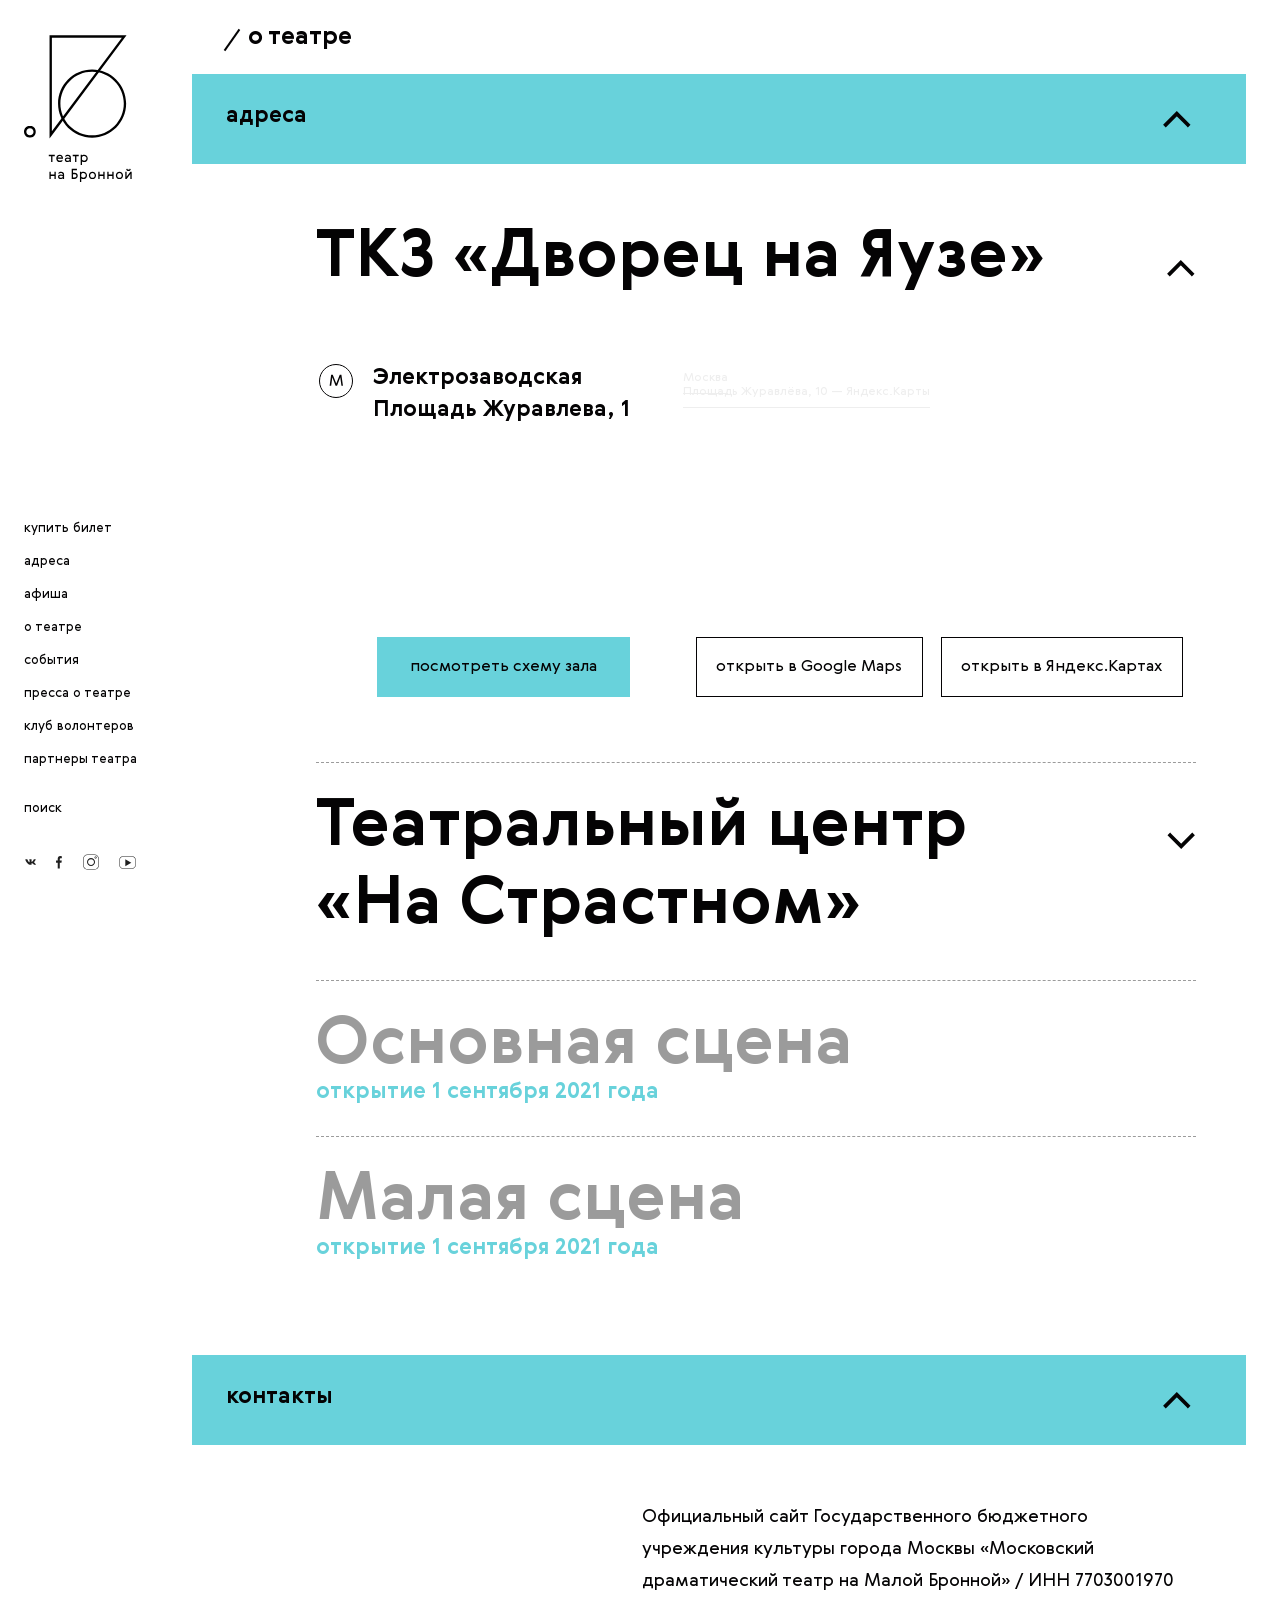
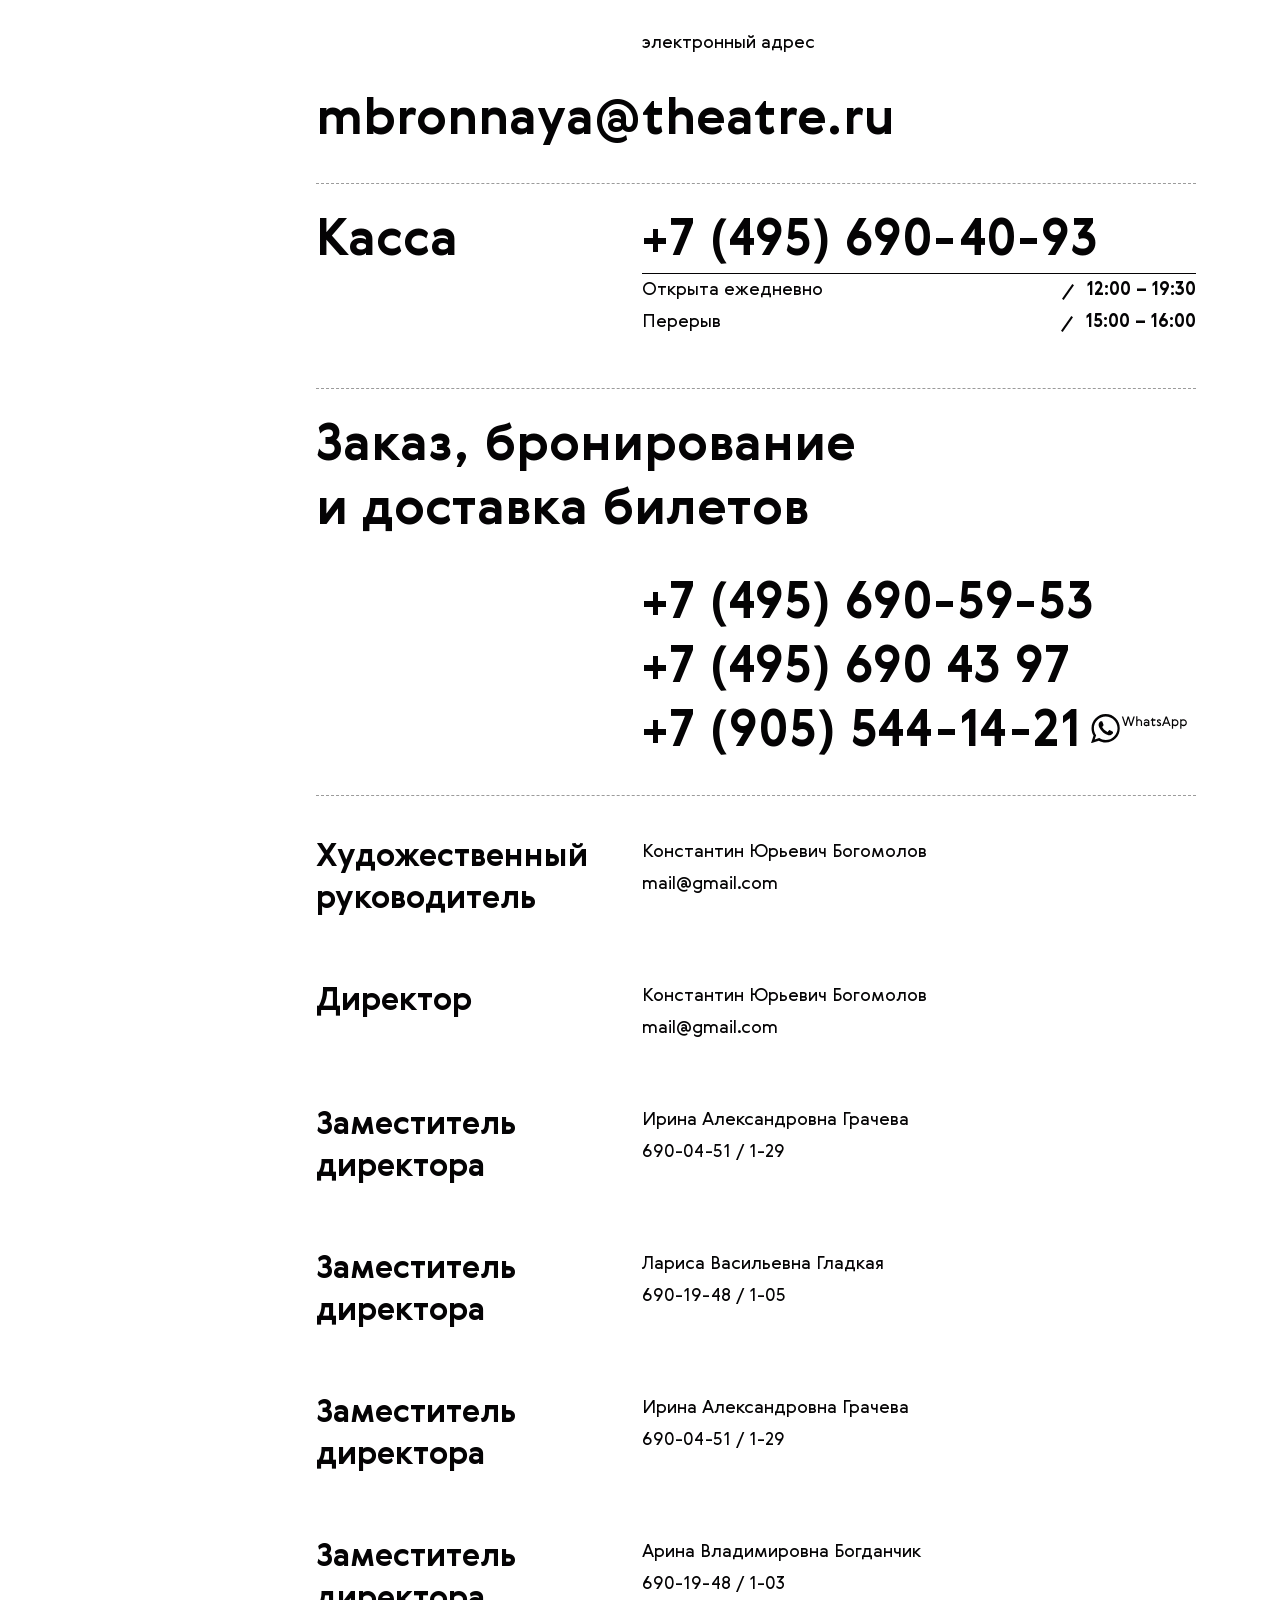
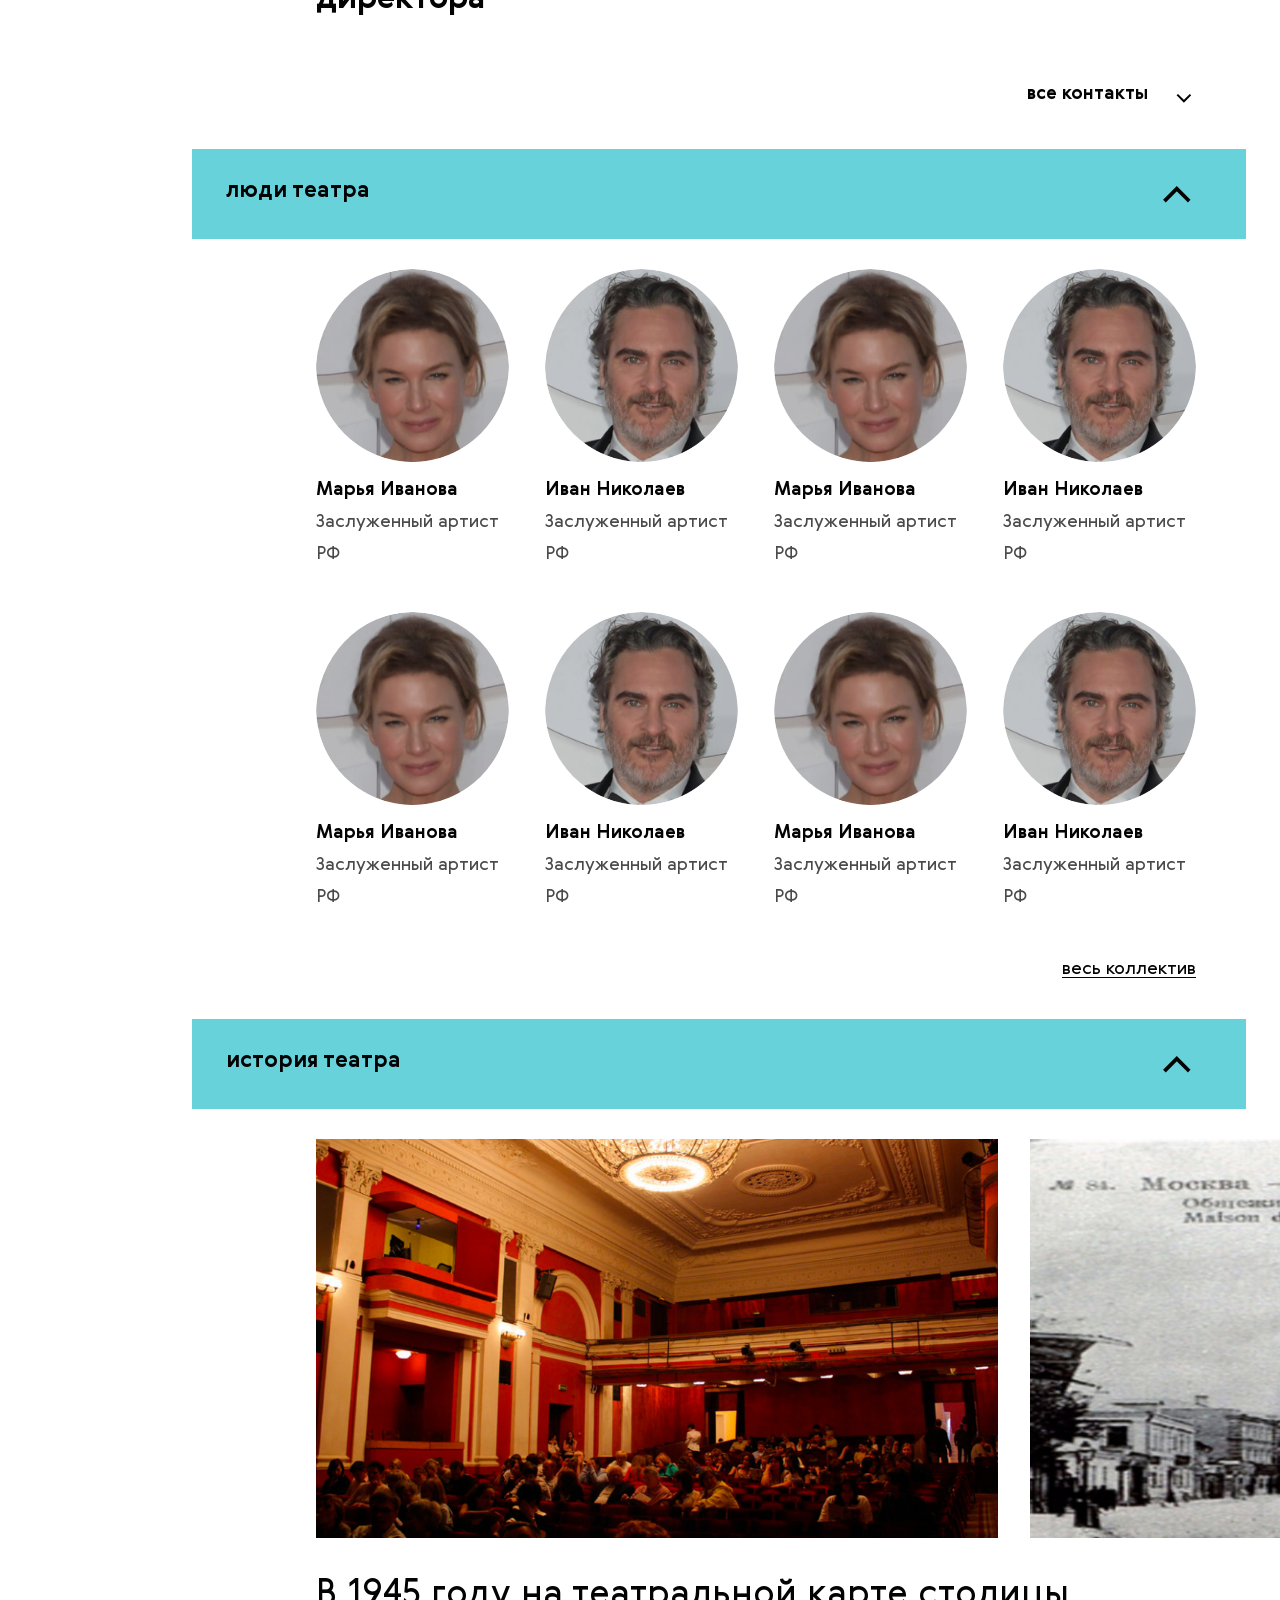
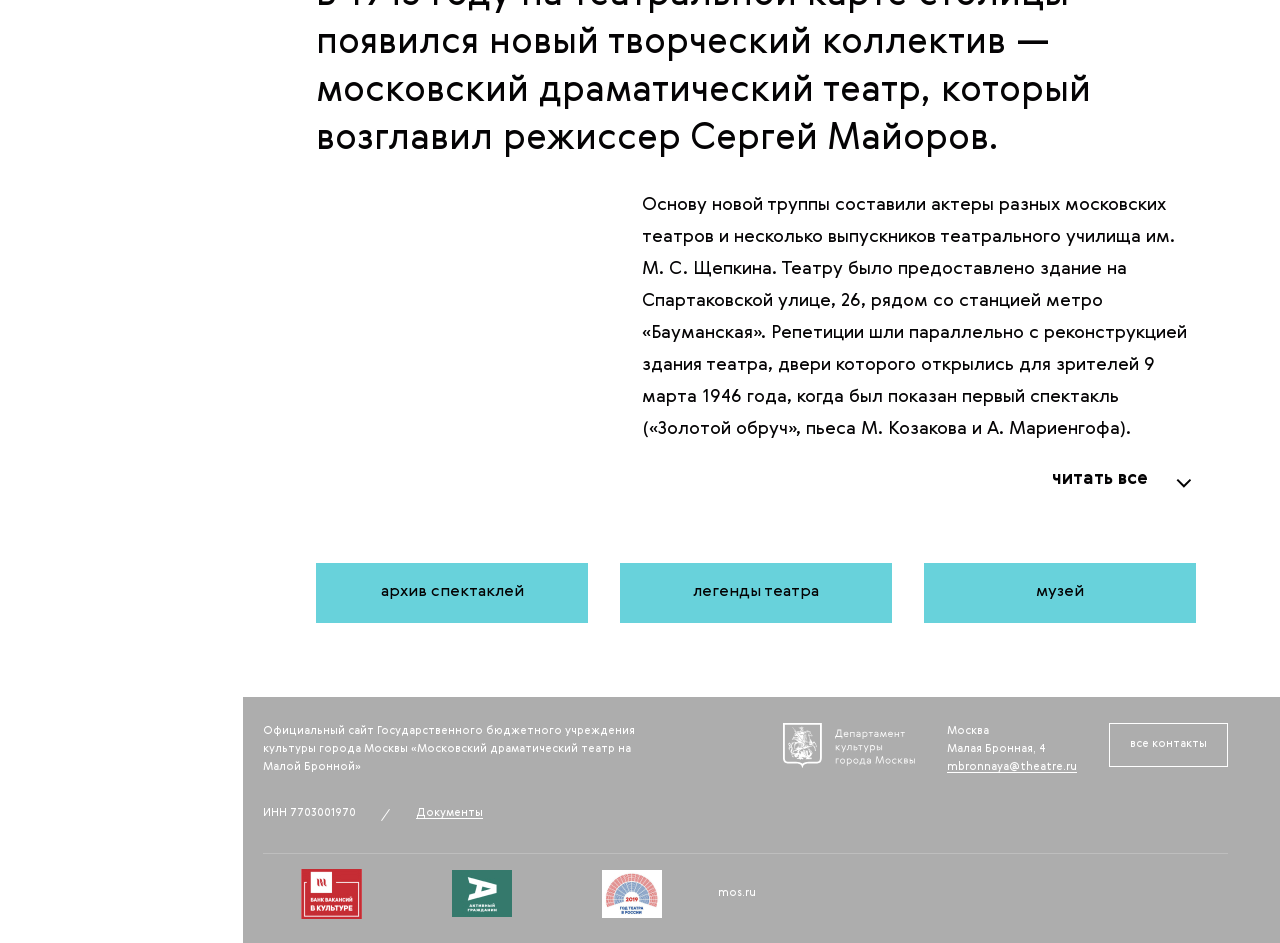
==== commit 44042638: "fixes" ====
--- a/about.html
+++ b/about.html
@@ -1 +1 @@
-<html lang="en"><head><meta charset="UTF-8" /><meta name="viewport" content="width=device-width, initial-scale=1.0" /><title>Театр на Малой Бронной</title><meta name="description" /><meta name="keywords" /><meta http-equiv="X-UA-Compatible" content="ie=edge" /><meta name="format-detection" content="telephone=no" /><meta name="HandheldFriendly" content="true" /><link rel="stylesheet" href="style.css" /></head><body class="accordion-page"><header class="header"><a href="/" class="logo"><picture class="logo_image"><source srcset="src/img/logo-mobile.svg" media="(max-width: 767px)"></source><img src="src/img/logo.svg" /></picture><img src="src/img/logo-mobile-small.svg" class="logo_image__mobile-fixed" /></a><nav class="menu"><div class="menu-toggle"></div><div class="menu_content"><button class="menu_search-icon"></button><img src="src/img/logo-mobile-menu.svg" class="menu_logo" /><div class="search"><div id="search-close" class="search_close"></div><div class="search_fade"></div><div class="search_content"><input type="search" placeholder="поиск" required="true" class="search_input" /><div class="search_results"><a href="spectacle.html" class="search_result">макбет</a><a href="spectacle.html" class="search_result">леди макбет</a><a href="spectacle.html" class="search_result">макбет трагедия</a></div></div></div><a href="/" class="menu_link menu_link__mobile"><span class="menu_link-text">купить билет</span></a><a href="/" class="menu_link menu_link__mobile"><span class="menu_link-text">адреса</span></a><a href="/afisha.html" class="menu_link active"><span class="menu_link-text">афиша</span></a><a href="/about.html" class="menu_link"><span class="menu_link-text">о театре</span></a><a href="/events.html" class="menu_link"><span class="menu_link-text">события</span></a><a href="/press.html" class="menu_link"><span class="menu_link-text">пресса о театре</span></a><a href="/volunteers.html" class="menu_link"><span class="menu_link-text">клуб волонтеров</span></a><a href="/partners.html" class="menu_link"><span class="menu_link-text">партнеры театра</span></a><a href="/search.html" class="menu_link menu_link__indent"><span class="menu_link-text">поиск</span></a><div class="menu_social"><div class="social social__header"><div class="social_links"><a href="#" class="social_link social_link__vk"></a><a href="#" class="social_link social_link__fb"></a><a href="#" class="social_link social_link__insta"></a><a href="#" class="social_link social_link__youtube"></a></div></div></div></div></nav></header><main class="content"><span class="content_title">о театре</span><div class="accordion"><div class="accordion_item"><div data-tab="1" class="accordion_header"><span class="accordion_header-title">адреса</span></div><div class="accordion_content"><div class="accordion accordion__secondary"><div class="accordion_item"><div data-tab="adress-1" class="accordion_header"><span class="accordion_header-title">ТКЗ «Дворец на&nbsp;Яузе»</span></div><div class="accordion_content"><div class="place"><div class="place_adress"><div class="place_metro">Электрозаводская Площадь Журавлева, 1</div><button class="place_scheme-button">посмотреть схему&nbsp;зала</button></div><div class="place_map-holder"><div style="position:relative;overflow:hidden;"><a href="https://yandex.by/maps/213/moscow/?utm_medium=mapframe&amp;utm_source=maps" style="color:#eee;font-size:12px;position:absolute;top:0px;">Москва</a><a href="https://yandex.by/maps/213/moscow/house/ploshchad_zhuravlyova_10/Z04YcQdkTEYPQFtvfXt5cn5rYg==/?ll=37.704749%2C55.783214&amp;utm_medium=mapframe&amp;utm_source=maps&amp;z=18.2" style="color:#eee;font-size:12px;position:absolute;top:14px;">Площадь Журавлёва, 10 — Яндекс.Карты</a><iframe src="https://yandex.by/map-widget/v1/-/C8sMQWlE" width="560" height="400" frameborder="0" allowfullscreen="true" style="position:relative;"></iframe></div><div class="place_map-buttons"><button class="place_map-button">открыть в Google Maps<div class="place_map-button-border"></div></button><button class="place_map-button">открыть в Яндекс.Картах<div class="place_map-button-border"></div></button></div></div></div></div></div><div class="accordion_item accordion_item__closed"><div data-tab="adress-2" class="accordion_header"><span class="accordion_header-title">Театральный центр  «На&nbsp;Страстном»</span></div><div class="accordion_content"><div class="place"><div class="place_adress"><div class="place_metro">Электрозаводская Площадь Журавлева, 1</div><button class="place_scheme-button">посмотреть схему зала</button></div><div class="place_map-holder"><div style="position:relative;overflow:hidden;"><a href="https://yandex.by/maps/213/moscow/?utm_medium=mapframe&amp;utm_source=maps" style="color:#eee;font-size:12px;position:absolute;top:0px;">Москва</a><a href="https://yandex.by/maps/213/moscow/house/ploshchad_zhuravlyova_10/Z04YcQdkTEYPQFtvfXt5cn5rYg==/?ll=37.704749%2C55.783214&amp;utm_medium=mapframe&amp;utm_source=maps&amp;z=18.2" style="color:#eee;font-size:12px;position:absolute;top:14px;">Площадь Журавлёва, 10 — Яндекс.Карты</a><iframe src="https://yandex.by/map-widget/v1/-/C8sMQWlE" width="560" height="400" frameborder="0" allowfullscreen="true" style="position:relative;"></iframe></div><div class="place_map-buttons"><button class="place_map-button">открыть в Google Maps</button><button class="place_map-button">открыть в Яндекс.Картах</button></div></div></div></div></div><div class="accordion_item accordion_item__disabled"><div data-tab="adress-3" class="accordion_header"><span class="accordion_header-title">Основная сцена</span><span class="accordion_header-subtitle">открытие 1 сентября 2021 года</span></div></div><div class="accordion_item accordion_item__disabled"><div data-tab="adress-3" class="accordion_header"><span class="accordion_header-title">Малая сцена</span><span class="accordion_header-subtitle">открытие 1 сентября 2021 года</span></div></div></div></div></div><div class="accordion_item"><div data-tab="2" class="accordion_header"><span class="accordion_header-title">контакты</span></div><div class="accordion_content"><div class="contacts"><div class="contacts_section"><div class="contacts_row"><div class="contacts_left"></div><div class="contacts_right"><p class="contacts_description">Официальный сайт Государственного бюджетного учреждения культуры города Москвы «Московский драматический театр на Малой Бронной» / ИНН 7703001970</p><span>электронный адрес</span></div></div><div class="contacts_row"><div class="contacts_left"><a href="mailto:#mbronnaya@theatre.ru" class="contacts_title">mbronnaya@theatre.ru</a></div></div></div><div class="contacts_section"><div class="contacts_row"><div class="contacts_left"><span class="contacts_title">Касса</span></div><div class="contacts_right"><a href="tel:+7(495)690-40-93"><div class="contacts_title">+7 (495) 690-40-93</div></a><table class="contacts_working_hours"><tbody><tr><td>Открыта ежедневно</td><td><span class="contacts_working_hours-time">12:00 – 19:30</span></td></tr><tr><td>Перерыв</td><td><span class="contacts_working_hours-time">15:00 – 16:00</span></td></tr></tbody></table></div></div></div><div class="contacts_section"><div class="contacts_row"><div class="contacts_left contacts_left__long"><div><a href="mailto:#mbronnaya@theatre.ru" class="contacts_title">Заказ, бронирование и доставка билетов</a></div></div></div><div class="contacts_row"><div class="contacts_left"></div><div class="contacts_right"><div><a href="tel:+7(495)690-59-53" class="contacts_title contacts_title__nowrap">+7 (495) 690-59-53</a></div><div><a href="tel:+7(495)690 43 97" class="contacts_title contacts_title__nowrap">+7 (495) 690 43 97</a></div><div><a href="tel:+7(905)544-14-21" class="contacts_title contacts_title__nowrap">+7 (905) 544-14-21<img src="/src/img/whatsapp.svg" class="contacts_messenger" /></a></div></div></div></div><div class="contacts_section"><div class="contacts_row contacts_row__big-indent"><div class="contacts_left"><span class="contacts_subtitle">Художественный руководитель</span></div><div class="contacts_right"><span>Константин Юрьевич Богомолов</span><div><a href="mailto:mail@gmail.com" class="contacts_link">mail@gmail.com</a></div></div></div><div class="contacts_row contacts_row__big-indent"><div class="contacts_left"><span class="contacts_subtitle">Директор</span></div><div class="contacts_right"><span>Константин Юрьевич Богомолов</span><div><a href="mailto:mail@gmail.com" class="contacts_link">mail@gmail.com</a></div></div></div><div class="contacts_row contacts_row__big-indent"><div class="contacts_left"><span class="contacts_subtitle">Заместитель директора</span></div><div class="contacts_right"><span>Ирина Александровна Грачева</span><div><a href="tel:690-04-51" class="contacts_link">690-04-51 / 1-29</a></div></div></div><div class="contacts_row contacts_row__big-indent"><div class="contacts_left"><span class="contacts_subtitle">Заместитель директора</span></div><div class="contacts_right"><span>Лариса Васильевна Гладкая</span><div><a href="tel:690-04-51" class="contacts_link">690-19-48 / 1-05</a></div></div></div><div class="contacts_row contacts_row__big-indent"><div class="contacts_left"><span class="contacts_subtitle">Заместитель директора</span></div><div class="contacts_right"><span>Ирина Александровна Грачева</span><div><a href="tel:690-04-51" class="contacts_link">690-04-51 / 1-29</a></div></div></div><div class="contacts_row contacts_row__big-indent"><div class="contacts_left"><span class="contacts_subtitle">Заместитель директора</span></div><div class="contacts_right"><span>Арина Владимировна Богданчик</span><div><a href="tel:690-04-51" class="contacts_link">690-19-48 / 1-03</a></div></div></div><button class="contacts_more">все контакты</button><div class="contacts_hidden"><div class="contacts_row"><div class="contacts_left"><span class="contacts_subtitle">Заместитель директора</span></div><div class="contacts_right"><span>Лариса Васильевна Гладкая</span><a href="tel:690-04-51" class="contacts_title">690-19-48 / 1-05</a></div></div><div class="contacts_row"><div class="contacts_left"><span class="contacts_subtitle">Заместитель директора</span></div><div class="contacts_right"><span>Ирина Александровна Грачева</span><a href="tel:690-04-51" class="contacts_title">690-04-51 / 1-29</a></div></div><div class="contacts_row"><div class="contacts_left"><span class="contacts_subtitle">Заместитель директора</span></div><div class="contacts_right"><span>Арина Владимировна Богданчик</span><a href="tel:690-04-51" class="contacts_title">690-19-48 / 1-03</a></div></div></div></div></div></div></div><div class="accordion_item"><div data-tab="3" class="accordion_header"><span class="accordion_header-title">люди театра</span></div><div class="accordion_content"><div class="people people__four"><div class="people_items"><a href="/person.html" class="people_item"><div class="people_item-image-wrapper"><img src="src/img/temp/people-1.jpg" class="people_item-image" /></div><span class="people_item-title">Марья Иванова</span><span class="people_item-subtitle">Заслуженный артист РФ</span></a><a href="/person.html" class="people_item"><div class="people_item-image-wrapper"><img src="src/img/temp/people-2.jpg" class="people_item-image" /></div><span class="people_item-title">Иван Николаев</span><span class="people_item-subtitle">Заслуженный артист РФ</span></a><a href="/person.html" class="people_item"><div class="people_item-image-wrapper"><img src="src/img/temp/people-1.jpg" class="people_item-image" /></div><span class="people_item-title">Марья Иванова</span><span class="people_item-subtitle">Заслуженный артист РФ</span></a><a href="/person.html" class="people_item"><div class="people_item-image-wrapper"><img src="src/img/temp/people-2.jpg" class="people_item-image" /></div><span class="people_item-title">Иван Николаев</span><span class="people_item-subtitle">Заслуженный артист РФ</span></a><a href="/person.html" class="people_item"><div class="people_item-image-wrapper"><img src="src/img/temp/people-1.jpg" class="people_item-image" /></div><span class="people_item-title">Марья Иванова</span><span class="people_item-subtitle">Заслуженный артист РФ</span></a><a href="/person.html" class="people_item"><div class="people_item-image-wrapper"><img src="src/img/temp/people-2.jpg" class="people_item-image" /></div><span class="people_item-title">Иван Николаев</span><span class="people_item-subtitle">Заслуженный артист РФ</span></a><a href="/person.html" class="people_item"><div class="people_item-image-wrapper"><img src="src/img/temp/people-1.jpg" class="people_item-image" /></div><span class="people_item-title">Марья Иванова</span><span class="people_item-subtitle">Заслуженный артист РФ</span></a><a href="/person.html" class="people_item"><div class="people_item-image-wrapper"><img src="src/img/temp/people-2.jpg" class="people_item-image" /></div><span class="people_item-title">Иван Николаев</span><span class="people_item-subtitle">Заслуженный артист РФ</span></a></div><div class="people_items event_hided-info"><a href="/person.html" class="people_item"><div class="people_item-image-wrapper"><img src="src/img/temp/people-1.jpg" class="people_item-image" /></div><span class="people_item-title">Марья Иванова</span></a><a href="/person.html" class="people_item"><div class="people_item-image-wrapper"><img src="src/img/temp/people-2.jpg" class="people_item-image" /></div><span class="people_item-title">Иван Николаев</span></a><a href="/person.html" class="people_item"><div class="people_item-image-wrapper"><img src="src/img/temp/people-1.jpg" class="people_item-image" /></div><span class="people_item-title">Марья Иванова</span></a><a href="/person.html" class="people_item"><div class="people_item-image-wrapper"><img src="src/img/temp/people-1.jpg" class="people_item-image" /></div><span class="people_item-title">Марья Иванова</span></a></div><a href="#" class="people">весь коллектив</a></div></div></div><div class="accordion_item"><div data-tab="4" class="accordion_header"><span class="accordion_header-title">история театра</span></div><div class="accordion_content"><div class="slider slider__accordion"><div class="slider_track"><div class="slider_item"><div class="slider_image-wrapper"><img src="src/img/temp/history-1.jpg" class="slider_image" /></div></div><div class="slider_item"><div class="slider_image-wrapper"><img src="src/img/temp/history-2.jpg" class="slider_image" /></div></div><div class="slider_item"><div class="slider_image-wrapper"><img src="src/img/temp/history-1.jpg" class="slider_image" /></div></div><div class="slider_item"><div class="slider_image-wrapper"><img src="src/img/temp/history-2.jpg" class="slider_image" /></div></div></div></div><h2 class="contacts_big-text">В 1945 году на театральной карте столицы появился новый творческий коллектив — московский драматический театр, который возглавил режиссер Cергей Майоров.</h2><div class="contacts"><div class="contacts_row"><div class="contacts_left"></div><div class="contacts_right"><p>Основу новой труппы составили актеры разных московских театров и несколько выпускников театрального училища им. М. С. Щепкина. Театру было предоставлено здание на Спартаковской улице, 26, рядом со станцией метро «Бауманская». Репетиции шли параллельно с реконструкцией здания театра, двери которого открылись для зрителей 9 марта 1946 года, когда был показан первый спектакль («Золотой обруч», пьеса М. Козакова и А. Мариенгофа).</p><button class="contacts_more">читать все</button><div class="contacts_hidden"><p>Основу новой труппы составили актеры разных московских театров и несколько выпускников театрального училища им. М. С. Щепкина. Театру было предоставлено здание на Спартаковской улице, 26, рядом со станцией метро «Бауманская». Репетиции шли параллельно с реконструкцией здания театра, двери которого открылись для зрителей 9 марта 1946 года, когда был показан первый спектакль («Золотой обруч», пьеса М. Козакова и А. Мариенгофа).</p></div></div></div><div class="contacts_buttons"><a href="#" class="contacts_button">архив спектаклей</a><a href="#" class="contacts_button">легенды театра</a><a href="#" class="contacts_button">музей</a></div></div></div></div></div></main><footer class="footer"><div class="footer_mobile"><div class="social"><span class="social_title">следите за нами в соцсетях</span><div class="social_links"><a href="#" class="social_link social_link__vk"></a><a href="#" class="social_link social_link__fb"></a><a href="#" class="social_link social_link__insta"></a><a href="#" class="social_link social_link__youtube"></a></div></div><div class="footer_menu"><a href="afisha.html" class="footer_menu-link">афиша</a><a href="/about.html" class="footer_menu-link">адреса</a><a href="#" class="footer_menu-link">купить билет</a><a href="#" class="footer_menu-link">схема зала</a><a href="#" class="footer_menu-link">фотобанк</a><a href="volunteers.html" class="footer_menu-link">клуб волонтеров</a><a href="/partners.html" class="footer_menu-link">партнеры театра</a><a href="#" class="footer_menu-link">контакты</a></div></div><div class="footer_content"><div class="footer_columns"><div class="footer_column footer_column__flex"><img src="src/img/dkm.svg" class="footer_logo" /><div class="footer_contacts"><div class="footer_adress"><span>Москва</span><span>Малая Бронная, 4</span><a href="mailto:mbronnaya@theatre.ru">mbronnaya@theatre.ru</a></div><a class="footer_contacts-button">все контакты</a></div></div><div class="footer_column"><p class="footer_description">Официальный сайт Государственного бюджетного учреждения культуры города Москвы  «Московский драматический театр на Малой Бронной»</p><div class="footer_documents"><span class="footer_inn">ИНН 7703001970</span><a href="#" class="footer_documents-link">Документы</a></div></div></div><div class="footer_bottom"><img src="src/img/bank-of-vacancies.jpg" class="footer_bottom-image" /><img src="src/img/active-citizen.jpg" class="footer_bottom-image" /><img src="src/img/year-of-theatre.jpg" class="footer_bottom-image" /><a href="#" class="footer_outer-link">mos.ru</a></div></div></footer><script src="//s7.addthis.com/js/300/addthis_widget.js#pubid=ra-5642faf671d1921e" async="async"></script><script src="src/js/tiny-slider.min.js"></script><script src="src/js/main.js"></script><script src="src/js/about.js"></script></body></html>+<html lang="en"><head><meta charset="UTF-8" /><meta name="viewport" content="width=device-width, initial-scale=1.0" /><title>Театр на Малой Бронной</title><meta name="description" /><meta name="keywords" /><meta http-equiv="X-UA-Compatible" content="ie=edge" /><meta name="format-detection" content="telephone=no" /><meta name="HandheldFriendly" content="true" /><link rel="stylesheet" href="style.css" /></head><body class="accordion-page"><header class="header"><a href="/" class="logo"><picture class="logo_image"><source srcset="src/img/logo-mobile.svg" media="(max-width: 767px)"></source><img src="src/img/logo.svg" /></picture><img src="src/img/logo-mobile-small.svg" class="logo_image__mobile-fixed" /></a><nav class="menu"><div class="menu-toggle"></div><div class="menu_content"><button class="menu_search-icon"></button><img src="src/img/logo-mobile-menu.svg" class="menu_logo" /><div class="search"><div id="search-close" class="search_close"></div><div class="search_fade"></div><div class="search_content"><input type="search" placeholder="поиск" required="true" class="search_input" /><div class="search_results"><a href="spectacle.html" class="search_result">макбет</a><a href="spectacle.html" class="search_result">леди макбет</a><a href="spectacle.html" class="search_result">макбет трагедия</a></div></div></div><a href="/" class="menu_link menu_link__mobile"><span class="menu_link-text">купить билет</span></a><a href="/" class="menu_link menu_link__mobile"><span class="menu_link-text">адреса</span></a><a href="/afisha.html" class="menu_link active"><span class="menu_link-text">афиша</span></a><a href="/about.html" class="menu_link"><span class="menu_link-text">о театре</span></a><a href="/events.html" class="menu_link"><span class="menu_link-text">события</span></a><a href="/press.html" class="menu_link"><span class="menu_link-text">пресса о театре</span></a><a href="/volunteers.html" class="menu_link"><span class="menu_link-text">клуб волонтеров</span></a><a href="/partners.html" class="menu_link"><span class="menu_link-text">партнеры театра</span></a><a href="/search.html" class="menu_link menu_link__indent"><span class="menu_link-text">поиск</span></a><div class="menu_social"><div class="social social__header"><div class="social_links"><a href="#" class="social_link social_link__vk"></a><a href="#" class="social_link social_link__fb"></a><a href="#" class="social_link social_link__insta"></a><a href="#" class="social_link social_link__youtube"></a></div></div></div></div></nav></header><main class="content"><span class="content_title">о театре</span><div class="accordion"><div class="accordion_item"><div data-tab="1" class="accordion_header"><span class="accordion_header-title">адреса</span></div><div class="accordion_content"><div class="accordion accordion__secondary"><div class="accordion_item"><div data-tab="adress-1" class="accordion_header"><span class="accordion_header-title">ТКЗ «Дворец на&nbsp;Яузе»</span></div><div class="accordion_content"><div class="place"><div class="place_adress"><div class="place_metro">Электрозаводская Площадь Журавлева, 1</div><button class="place_scheme-button">посмотреть схему&nbsp;зала</button></div><div class="place_map-holder"><div style="position:relative;overflow:hidden;"><a href="https://yandex.by/maps/213/moscow/?utm_medium=mapframe&amp;utm_source=maps" style="color:#eee;font-size:12px;position:absolute;top:0px;">Москва</a><a href="https://yandex.by/maps/213/moscow/house/ploshchad_zhuravlyova_10/Z04YcQdkTEYPQFtvfXt5cn5rYg==/?ll=37.704749%2C55.783214&amp;utm_medium=mapframe&amp;utm_source=maps&amp;z=18.2" style="color:#eee;font-size:12px;position:absolute;top:14px;">Площадь Журавлёва, 10 — Яндекс.Карты</a><iframe src="https://yandex.by/map-widget/v1/-/C8sMQWlE" width="560" height="400" frameborder="0" allowfullscreen="true" style="position:relative;"></iframe></div><div class="place_map-buttons"><button class="place_map-button">открыть в&nbsp;Google&nbsp;Maps<div class="place_map-button-border"></div></button><button class="place_map-button">открыть в&nbsp;Яндекс.Картах<div class="place_map-button-border"></div></button></div></div></div></div></div><div class="accordion_item accordion_item__closed"><div data-tab="adress-2" class="accordion_header"><span class="accordion_header-title">Театральный центр  «На&nbsp;Страстном»</span></div><div class="accordion_content"><div class="place"><div class="place_adress"><div class="place_metro">Электрозаводская Площадь Журавлева, 1</div><button class="place_scheme-button">посмотреть схему зала</button></div><div class="place_map-holder"><div style="position:relative;overflow:hidden;"><a href="https://yandex.by/maps/213/moscow/?utm_medium=mapframe&amp;utm_source=maps" style="color:#eee;font-size:12px;position:absolute;top:0px;">Москва</a><a href="https://yandex.by/maps/213/moscow/house/ploshchad_zhuravlyova_10/Z04YcQdkTEYPQFtvfXt5cn5rYg==/?ll=37.704749%2C55.783214&amp;utm_medium=mapframe&amp;utm_source=maps&amp;z=18.2" style="color:#eee;font-size:12px;position:absolute;top:14px;">Площадь Журавлёва, 10 — Яндекс.Карты</a><iframe src="https://yandex.by/map-widget/v1/-/C8sMQWlE" width="560" height="400" frameborder="0" allowfullscreen="true" style="position:relative;"></iframe></div><div class="place_map-buttons"><button class="place_map-button">открыть в Google Maps</button><button class="place_map-button">открыть в Яндекс.Картах</button></div></div></div></div></div><div class="accordion_item accordion_item__disabled"><div data-tab="adress-3" class="accordion_header"><span class="accordion_header-title">Основная сцена</span><span class="accordion_header-subtitle">открытие 1 сентября 2021 года</span></div></div><div class="accordion_item accordion_item__disabled"><div data-tab="adress-3" class="accordion_header"><span class="accordion_header-title">Малая сцена</span><span class="accordion_header-subtitle">открытие 1 сентября 2021 года</span></div></div></div></div></div><div class="accordion_item"><div data-tab="2" class="accordion_header"><span class="accordion_header-title">контакты</span></div><div class="accordion_content"><div class="contacts"><div class="contacts_section"><div class="contacts_row"><div class="contacts_left"></div><div class="contacts_right"><p class="contacts_description">Официальный сайт Государственного бюджетного учреждения культуры города Москвы «Московский драматический театр на Малой Бронной» / ИНН 7703001970</p><span>электронный адрес</span></div></div><div class="contacts_row"><div class="contacts_left"><a href="mailto:#mbronnaya@theatre.ru" class="contacts_title">mbronnaya@theatre.ru</a></div></div></div><div class="contacts_section"><div class="contacts_row"><div class="contacts_left"><span class="contacts_title">Касса</span></div><div class="contacts_right"><a href="tel:+7(495)690-40-93"><div class="contacts_title">+7 (495) 690-40-93</div></a><table class="contacts_working_hours"><tbody><tr><td>Открыта ежедневно</td><td><span class="contacts_working_hours-time">12:00 – 19:30</span></td></tr><tr><td>Перерыв</td><td><span class="contacts_working_hours-time">15:00 – 16:00</span></td></tr></tbody></table></div></div></div><div class="contacts_section"><div class="contacts_row"><div class="contacts_left contacts_left__long"><div><span class="contacts_title">Заказ, бронирование и доставка билетов</span></div></div></div><div class="contacts_row"><div class="contacts_left"></div><div class="contacts_right"><div><a href="tel:+7(495)690-59-53" class="contacts_title contacts_title__nowrap">+7 (495) 690-59-53</a></div><div><a href="tel:+7(495)690 43 97" class="contacts_title contacts_title__nowrap">+7 (495) 690 43 97</a></div><div><a href="tel:+7(905)544-14-21" class="contacts_title contacts_title__nowrap">+7 (905) 544-14-21<img src="/src/img/whatsapp.svg" class="contacts_messenger" /></a></div></div></div></div><div class="contacts_section"><div class="contacts_row contacts_row__big-indent"><div class="contacts_left"><span class="contacts_subtitle">Художественный руководитель</span></div><div class="contacts_right"><span>Константин Юрьевич Богомолов</span><div><a href="mailto:mail@gmail.com" class="contacts_link">mail@gmail.com</a></div></div></div><div class="contacts_row contacts_row__big-indent"><div class="contacts_left"><span class="contacts_subtitle">Директор</span></div><div class="contacts_right"><span>Константин Юрьевич Богомолов</span><div><a href="mailto:mail@gmail.com" class="contacts_link">mail@gmail.com</a></div></div></div><div class="contacts_row contacts_row__big-indent"><div class="contacts_left"><span class="contacts_subtitle">Заместитель директора</span></div><div class="contacts_right"><span>Ирина Александровна Грачева</span><div><a href="tel:690-04-51" class="contacts_link">690-04-51 / 1-29</a></div></div></div><div class="contacts_row contacts_row__big-indent"><div class="contacts_left"><span class="contacts_subtitle">Заместитель директора</span></div><div class="contacts_right"><span>Лариса Васильевна Гладкая</span><div><a href="tel:690-04-51" class="contacts_link">690-19-48 / 1-05</a></div></div></div><div class="contacts_row contacts_row__big-indent"><div class="contacts_left"><span class="contacts_subtitle">Заместитель директора</span></div><div class="contacts_right"><span>Ирина Александровна Грачева</span><div><a href="tel:690-04-51" class="contacts_link">690-04-51 / 1-29</a></div></div></div><div class="contacts_row contacts_row__big-indent"><div class="contacts_left"><span class="contacts_subtitle">Заместитель директора</span></div><div class="contacts_right"><span>Арина Владимировна Богданчик</span><div><a href="tel:690-04-51" class="contacts_link">690-19-48 / 1-03</a></div></div></div><button class="contacts_more">все контакты<div class="contacts_more-icon"></div></button><div class="contacts_hidden"><div class="contacts_row"><div class="contacts_left"><span class="contacts_subtitle">Заместитель директора</span></div><div class="contacts_right"><span>Лариса Васильевна Гладкая</span><div><a href="tel:690-04-51" class="contacts_title">690-19-48 / 1-05</a></div></div></div><div class="contacts_row"><div class="contacts_left"><span class="contacts_subtitle">Заместитель директора</span></div><div class="contacts_right"><span>Ирина Александровна Грачева</span><div><a href="tel:690-04-51" class="contacts_title">690-04-51 / 1-29</a></div></div></div><div class="contacts_row"><div class="contacts_left"><span class="contacts_subtitle">Заместитель директора</span></div><div class="contacts_right"><span>Арина Владимировна Богданчик</span><div><a href="tel:690-04-51" class="contacts_title">690-19-48 / 1-03</a></div></div></div></div></div></div></div></div><div class="accordion_item"><div data-tab="3" class="accordion_header"><span class="accordion_header-title">люди театра</span></div><div class="accordion_content"><div class="people people__four"><div class="people_items"><a href="/person.html" class="people_item"><div class="people_item-image-wrapper"><img src="src/img/temp/people-1.jpg" class="people_item-image" /></div><span class="people_item-title">Марья Иванова</span><span class="people_item-subtitle">Заслуженный артист РФ</span></a><a href="/person.html" class="people_item"><div class="people_item-image-wrapper"><img src="src/img/temp/people-2.jpg" class="people_item-image" /></div><span class="people_item-title">Иван Николаев</span><span class="people_item-subtitle">Заслуженный артист РФ</span></a><a href="/person.html" class="people_item"><div class="people_item-image-wrapper"><img src="src/img/temp/people-1.jpg" class="people_item-image" /></div><span class="people_item-title">Марья Иванова</span><span class="people_item-subtitle">Заслуженный артист РФ</span></a><a href="/person.html" class="people_item"><div class="people_item-image-wrapper"><img src="src/img/temp/people-2.jpg" class="people_item-image" /></div><span class="people_item-title">Иван Николаев</span><span class="people_item-subtitle">Заслуженный артист РФ</span></a><a href="/person.html" class="people_item"><div class="people_item-image-wrapper"><img src="src/img/temp/people-1.jpg" class="people_item-image" /></div><span class="people_item-title">Марья Иванова</span><span class="people_item-subtitle">Заслуженный артист РФ</span></a><a href="/person.html" class="people_item"><div class="people_item-image-wrapper"><img src="src/img/temp/people-2.jpg" class="people_item-image" /></div><span class="people_item-title">Иван Николаев</span><span class="people_item-subtitle">Заслуженный артист РФ</span></a><a href="/person.html" class="people_item"><div class="people_item-image-wrapper"><img src="src/img/temp/people-1.jpg" class="people_item-image" /></div><span class="people_item-title">Марья Иванова</span><span class="people_item-subtitle">Заслуженный артист РФ</span></a><a href="/person.html" class="people_item"><div class="people_item-image-wrapper"><img src="src/img/temp/people-2.jpg" class="people_item-image" /></div><span class="people_item-title">Иван Николаев</span><span class="people_item-subtitle">Заслуженный артист РФ</span></a></div><div class="people_items event_hided-info"><a href="/person.html" class="people_item"><div class="people_item-image-wrapper"><img src="src/img/temp/people-1.jpg" class="people_item-image" /></div><span class="people_item-title">Марья Иванова</span></a><a href="/person.html" class="people_item"><div class="people_item-image-wrapper"><img src="src/img/temp/people-2.jpg" class="people_item-image" /></div><span class="people_item-title">Иван Николаев</span></a><a href="/person.html" class="people_item"><div class="people_item-image-wrapper"><img src="src/img/temp/people-1.jpg" class="people_item-image" /></div><span class="people_item-title">Марья Иванова</span></a><a href="/person.html" class="people_item"><div class="people_item-image-wrapper"><img src="src/img/temp/people-1.jpg" class="people_item-image" /></div><span class="people_item-title">Марья Иванова</span></a></div><a href="#" class="people">весь коллектив</a></div></div></div><div class="accordion_item"><div data-tab="4" class="accordion_header"><span class="accordion_header-title">история театра</span></div><div class="accordion_content"><div class="slider slider__accordion"><div class="slider_track"><div class="slider_item"><div class="slider_image-wrapper"><div class="slider_image-open"></div><img src="src/img/temp/history-1.jpg" class="slider_image" /></div></div><div class="slider_item"><div class="slider_image-wrapper"><div class="slider_image-open"></div><img src="src/img/temp/history-2.jpg" class="slider_image" /></div></div><div class="slider_item"><div class="slider_image-wrapper"><div class="slider_image-open"></div><img src="src/img/temp/history-1.jpg" class="slider_image" /></div></div><div class="slider_item"><div class="slider_image-wrapper"><div class="slider_image-open"></div><img src="src/img/temp/history-2.jpg" class="slider_image" /></div></div></div></div><h2 class="contacts_big-text">В 1945 году на театральной карте столицы появился новый творческий коллектив — московский драматический театр, который возглавил режиссер Cергей Майоров.</h2><div class="contacts"><div class="contacts_row"><div class="contacts_left"></div><div class="contacts_right"><p>Основу новой труппы составили актеры разных московских театров и несколько выпускников театрального училища им. М. С. Щепкина. Театру было предоставлено здание на Спартаковской улице, 26, рядом со станцией метро «Бауманская». Репетиции шли параллельно с реконструкцией здания театра, двери которого открылись для зрителей 9 марта 1946 года, когда был показан первый спектакль («Золотой обруч», пьеса М. Козакова и А. Мариенгофа).</p><button class="contacts_more">читать все<div class="contacts_more-icon"></div></button><div class="contacts_hidden"><p>Основу новой труппы составили актеры разных московских театров и несколько выпускников театрального училища им. М. С. Щепкина. Театру было предоставлено здание на Спартаковской улице, 26, рядом со станцией метро «Бауманская». Репетиции шли параллельно с реконструкцией здания театра, двери которого открылись для зрителей 9 марта 1946 года, когда был показан первый спектакль («Золотой обруч», пьеса М. Козакова и А. Мариенгофа).</p></div></div></div><div class="contacts_buttons"><a href="#" class="contacts_button">архив спектаклей</a><a href="#" class="contacts_button">легенды театра</a><a href="#" class="contacts_button">музей</a></div></div></div></div></div></main><footer class="footer"><div class="footer_mobile"><div class="social"><span class="social_title">следите за нами в соцсетях</span><div class="social_links"><a href="#" class="social_link social_link__vk"></a><a href="#" class="social_link social_link__fb"></a><a href="#" class="social_link social_link__insta"></a><a href="#" class="social_link social_link__youtube"></a></div></div><div class="footer_menu"><a href="afisha.html" class="footer_menu-link">афиша</a><a href="/about.html" class="footer_menu-link">адреса</a><a href="#" class="footer_menu-link">купить билет</a><a href="#" class="footer_menu-link">схема зала</a><a href="#" class="footer_menu-link">фотобанк</a><a href="volunteers.html" class="footer_menu-link">клуб волонтеров</a><a href="/partners.html" class="footer_menu-link">партнеры театра</a><a href="#" class="footer_menu-link">контакты</a></div></div><div class="footer_content"><div class="footer_columns"><div class="footer_column footer_column__flex"><img src="src/img/dkm.svg" class="footer_logo" /><div class="footer_contacts"><div class="footer_adress"><span>Москва</span><span>Малая Бронная, 4</span><a href="mailto:mbronnaya@theatre.ru">mbronnaya@theatre.ru</a></div><a class="footer_contacts-button">все контакты</a></div></div><div class="footer_column"><p class="footer_description">Официальный сайт Государственного бюджетного учреждения культуры города Москвы  «Московский драматический театр на Малой Бронной»</p><div class="footer_documents"><span class="footer_inn">ИНН 7703001970</span><a href="#" class="footer_documents-link">Документы</a></div></div></div><div class="footer_bottom"><img src="src/img/bank-of-vacancies.jpg" class="footer_bottom-image" /><img src="src/img/active-citizen.jpg" class="footer_bottom-image" /><img src="src/img/year-of-theatre.jpg" class="footer_bottom-image" /><a href="#" class="footer_outer-link">mos.ru</a></div></div></footer><script src="//s7.addthis.com/js/300/addthis_widget.js#pubid=ra-5642faf671d1921e" async="async"></script><script src="src/js/tiny-slider.min.js"></script><script src="src/js/main.js"></script><script src="src/js/about.js"></script></body></html>
--- a/style.css
+++ b/style.css
@@ -459,6 +459,18 @@
 
 p {
   margin: 0 0 10rem;
+}
+
+@media all and (min-width: 1259px) {
+  p {
+    margin-bottom: 20rem;
+  }
+}
+
+@media all and (min-width: 1799px) {
+  p {
+    margin-bottom: 30rem;
+  }
 }
 
 ul,
@@ -1827,9 +1839,15 @@
 
 @media all and (min-width: 1259px) {
   .accordion-page .content {
-    padding-right: 54rem;
+    padding-right: 34rem;
     padding-left: 15vw;
     padding-top: 26rem;
+  }
+}
+
+@media all and (min-width: 1366px) {
+  .accordion-page .content {
+    padding-left: 16vw;
   }
 }
 
@@ -1837,6 +1855,7 @@
   .accordion-page .content {
     padding-left: 15vw;
     padding-top: 40rem;
+    padding-right: 48rem;
   }
 }
 
@@ -1904,12 +1923,15 @@
 @media all and (min-width: 1259px) {
   .content_title::before {
     height: 26rem;
+    top: 1rem;
   }
 }
 
 @media all and (min-width: 1799px) {
   .content_title::before {
     height: 32rem;
+    width: 3;
+    top: 0;
   }
 }
 
@@ -1920,6 +1942,19 @@
 @media all and (min-width: 767px) {
   .accordion-page .content_title {
     top: 0;
+    margin-left: 20rem;
+  }
+}
+
+@media all and (min-width: 1259px) {
+  .accordion-page .content_title {
+    margin-left: 34rem;
+  }
+}
+
+@media all and (min-width: 1799px) {
+  .accordion-page .content_title {
+    margin-left: 48rem;
   }
 }
 
@@ -2718,6 +2753,12 @@
   transform: rotate(35deg);
 }
 
+@media all and (min-width: 1259px) {
+  .carousel_item-title__decorated::before {
+    width: 2rem;
+  }
+}
+
 .carousel_item-subtitle {
   font-size: 12rem;
   line-height: 16rem;
@@ -2744,13 +2785,25 @@
   display: none;
   -webkit-filter: grayscale(1) brightness(0.5);
   filter: grayscale(1) brightness(0.5);
-  -webkit-transition: .2s ease-in-out transform,  .2s ease-in-out filter;
-  transition: .2s ease-in-out transform,  .2s ease-in-out filter;
+  -webkit-transition: .2s ease-in-out transform, .2s ease-in-out filter;
+  transition: .2s ease-in-out transform, .2s ease-in-out filter;
 }
 
 @media all and (min-width: 767px) {
   .carousel_button {
     display: inline-block;
+  }
+}
+
+@media all and (min-width: 1259px) {
+  .carousel_button {
+    background-size: 16rem 16rem;
+  }
+}
+
+@media all and (min-width: 1799px) {
+  .carousel_button {
+    background-size: 22rem 22rem;
   }
 }
 
@@ -3483,6 +3536,10 @@
   }
 }
 
+.spectacles__without-dividers .spectacle::after {
+  content: none;
+}
+
 .spectacle:last-child::after {
   display: none;
 }
@@ -3566,6 +3623,16 @@
   }
 }
 
+.spectacles__without-dividers .spectacle {
+  margin-bottom: 0;
+}
+
+@media all and (min-width: 767px) {
+  .spectacles__without-dividers .spectacle {
+    margin: 0 0 40rem;
+  }
+}
+
 .spectacle_gallery {
   grid-row: 1 / 2;
   grid-column: 1 / 3;
@@ -3577,7 +3644,7 @@
   background: #D8D8D8;
   position: relative;
   margin: 0 0 13rem;
-  height: 180rem;
+  height: 180px;
   display: block;
   overflow: hidden;
 }
@@ -3799,13 +3866,13 @@
 
 @media all and (min-width: 1259px) {
   .spectacle_header {
-    min-height: 110rem;
+    min-height: 130rem;
   }
 }
 
 @media all and (min-width: 1799px) {
   .spectacle_header {
-    min-height: 145rem;
+    min-height: 182rem;
   }
 }
 
@@ -4392,8 +4459,10 @@
   }
 }
 
-.spectacle__big .spectacle_info-rating {
-  right: -30rem;
+@media all and (min-width: 767px) {
+  .spectacle__big .spectacle_info-rating {
+    right: -30rem;
+  }
 }
 
 @media all and (min-width: 767px) {
@@ -4587,6 +4656,8 @@
   .spectacle__alternate .spectacle_button {
     width: 156rem;
     line-height: 1.3;
+    padding-top: 18rem;
+    padding-bottom: 22rem;
   }
 }
 
@@ -4686,9 +4757,9 @@
   -webkit-box-pack: justify;
   -ms-flex-pack: justify;
   justify-content: space-between;
-  -webkit-box-align: start;
-  -ms-flex-align: start;
-  align-items: flex-start;
+  -webkit-box-align: stretch;
+  -ms-flex-align: stretch;
+  align-items: stretch;
 }
 
 @media all and (min-width: 1259px) {
@@ -4750,6 +4821,19 @@
     -ms-flex-order: 1;
     order: 1;
     padding-right: 15rem;
+    display: -webkit-box;
+    display: -ms-flexbox;
+    display: flex;
+    -webkit-box-orient: vertical;
+    -webkit-box-direction: normal;
+    -ms-flex-direction: column;
+    flex-direction: column;
+    -webkit-box-pack: justify;
+    -ms-flex-pack: justify;
+    justify-content: space-between;
+    -webkit-box-align: start;
+    -ms-flex-align: start;
+    align-items: flex-start;
   }
 }
 
@@ -4782,7 +4866,7 @@
 @media all and (min-width: 1259px) {
   .spectacle_bottom-date {
     font-size: 14rem;
-    line-height: 24rem;
+    line-height: 20rem;
   }
 }
 
@@ -5325,14 +5409,14 @@
 
 @media all and (min-width: 1259px) {
   .slider__accordion {
-    margin: 0 calc(-52rem - 3vw - 5rem) 0 0;
+    margin: 0 calc(-52rem - 34rem + 2rem) 0 0;
     padding: 0;
   }
 }
 
 @media all and (min-width: 1799px) {
   .slider__accordion {
-    margin: 0 calc(-52rem - 54rem + 2rem) 0 0;
+    margin: 0 calc(-52rem - 48rem + 2rem) 0 0;
   }
 }
 
@@ -5426,6 +5510,7 @@
 }
 
 .slider_image-wrapper {
+  position: relative;
   overflow: hidden;
 }
 
@@ -5618,6 +5703,23 @@
   color: #040304;
 }
 
+.slider_image-open {
+  background: url(src/img/fullscreen.svg) no-repeat center center;
+  height: 47rem;
+  width: 47rem;
+  position: absolute;
+  right: 4rem;
+  top: 4rem;
+  opacity: 0;
+  z-index: 1;
+  -webkit-transition: .2s ease-in-out opacity;
+  transition: .2s ease-in-out opacity;
+}
+
+.slider_image-wrapper:hover .slider_image-open {
+  opacity: 1;
+}
+
 .gallery {
   text-align: center;
 }
@@ -6972,6 +7074,8 @@
   height: 124rem;
   width: 124rem;
   margin: 0 20rem 0 0;
+  -ms-flex-negative: 0;
+  flex-shrink: 0;
 }
 
 @media all and (min-width: 767px) {
@@ -7045,6 +7149,7 @@
   .events-grid_item-title {
     font-size: 20rem;
     line-height: 28rem;
+    margin: 0 0 8rem;
   }
 }
 
@@ -7099,9 +7204,30 @@
   width: 1rem;
   position: absolute;
   left: -9rem;
-  top: 0;
+  top: 1rem;
   -webkit-transform: rotate(35deg);
   transform: rotate(35deg);
+}
+
+@media all and (min-width: 767px) {
+  .events-grid_item-date::before {
+    top: 0;
+  }
+}
+
+@media all and (min-width: 1259px) {
+  .events-grid_item-date::before {
+    width: 2rem;
+    top: 3rem;
+  }
+}
+
+@media all and (min-width: 1799px) {
+  .events-grid_item-date::before {
+    height: 18rem;
+    left: -11rem;
+    top: 4rem;
+  }
 }
 
 .events-grid__alternate .events-grid_item-info {
@@ -7187,9 +7313,9 @@
 
 .accordion__secondary .accordion_header {
   background: transparent;
-  font-size: 28rem;
-  line-height: 36rem;
-  padding: 17rem 0 22rem;
+  font-size: 26rem;
+  line-height: 34rem;
+  padding: 17rem 20rem 22rem 0;
   position: relative;
   z-index: 1;
 }
@@ -7303,10 +7429,21 @@
   border-bottom: 1px solid transparent;
   -webkit-transition: .2s ease-in-out border;
   transition: .2s ease-in-out border;
-}
-
-.accordion__secondary .accordion_header-title:hover {
+  pointer-events: none;
+}
+
+@media all and (min-width: 767px) {
+  .accordion__secondary .accordion_header-title {
+    border-bottom-width: 2rem;
+  }
+}
+
+.accordion__secondary .accordion_header:hover .accordion_header-title {
   border-bottom-color: currentColor;
+}
+
+.accordion__secondary .accordion_item__disabled .accordion_header:hover .accordion_header-title {
+  border-bottom: none;
 }
 
 .accordion_header-subtitle {
@@ -7355,7 +7492,7 @@
 }
 
 .accordion__secondary .accordion_content {
-  padding-left: 5rem;
+  padding-left: 3rem;
   padding-right: 0;
 }
 
@@ -7560,7 +7697,7 @@
 }
 
 .filters_control-icon {
-  margin: 0 8rem 0 0;
+  margin: -2rem 8rem 0 0;
   vertical-align: middle;
 }
 
@@ -7572,13 +7709,16 @@
 
 @media all and (min-width: 1259px) {
   .filters_control-icon {
+    margin-right: 14rem;
+    margin-top: -3rem;
+  }
+}
+
+@media all and (min-width: 1799px) {
+  .filters_control-icon {
     margin-right: 18rem;
-  }
-}
-
-@media all and (min-width: 1799px) {
-  .filters_control-icon {
-    margin-right: 26rem;
+    margin-top: -4rem;
+    width: 18rem;
   }
 }
 
@@ -7797,7 +7937,7 @@
   }
 }
 
-.spectacle-date span::before {
+.spectacle-date span span::before {
   content: ', ';
 }
 
@@ -7836,21 +7976,27 @@
 }
 
 .article_slider-wrapper {
-  margin: 0 -26rem 10rem;
+  margin: 0 -26rem 20rem;
   position: relative;
+}
+
+@media all and (min-width: 767px) {
+  .article_slider-wrapper {
+    margin-bottom: 0;
+  }
 }
 
 @media all and (min-width: 1259px) {
   .article_slider-wrapper {
     margin-right: -3vw;
-    margin-bottom: 22rem;
+    margin-bottom: 0;
   }
 }
 
 @media all and (min-width: 1799px) {
   .article_slider-wrapper {
     margin-right: -5vw;
-    margin-bottom: 32rem;
+    margin-bottom: -30rem;
   }
 }
 
@@ -7909,27 +8055,30 @@
   }
 }
 
-.article_content iframe {
+.article_iframe-wrapper {
+  padding: 0 0 56%;
+  position: relative;
+  margin: 0 0 28rem;
+}
+
+@media all and (min-width: 767px) {
+  .article_iframe-wrapper {
+    margin-top: 20rem;
+  }
+}
+
+@media all and (min-width: 1259px) {
+  .article_iframe-wrapper {
+    margin-bottom: 32rem;
+  }
+}
+
+.article_iframe-wrapper iframe {
   width: 100%;
-  margin: 0 0 30rem;
-}
-
-@media all and (min-width: 767px) {
-  .article_content iframe {
-    margin-top: 20rem;
-  }
-}
-
-@media all and (min-width: 1259px) {
-  .article_content iframe {
-    margin-bottom: 46rem;
-  }
-}
-
-@media all and (min-width: 1799px) {
-  .article_content iframe {
-    margin-bottom: 88rem;
-  }
+  position: absolute;
+  top: 0;
+  left: 0;
+  height: 100%;
 }
 
 .article_image {
@@ -7977,6 +8126,8 @@
   .article_date {
     font-size: 10rem;
     line-height: 16rem;
+    margin-bottom: 8rem;
+    display: block;
   }
 }
 
@@ -7998,12 +8149,18 @@
   content: "";
   background-color: currentColor;
   height: 14rem;
-  width: 1rem;
+  width: 2rem;
   position: absolute;
   left: -11rem;
   top: 1rem;
   -webkit-transform: rotate(35deg);
   transform: rotate(35deg);
+}
+
+@media all and (min-width: 1259px) {
+  .article_date::before {
+    top: 9rem;
+  }
 }
 
 @media all and (min-width: 767px) {
@@ -8171,8 +8328,8 @@
 
 .article_contacts td {
   font-weight: bold;
-  font-size: 16px;
-  line-height: 26px;
+  font-size: 16rem;
+  line-height: 26rem;
   padding: 12rem 0;
   vertical-align: top;
 }
@@ -8200,6 +8357,36 @@
 
 .article_contacts a::after {
   display: none;
+}
+
+.article h1 {
+  font-size: 28rem;
+  line-height: 33rem;
+  margin: 0 0 34rem;
+}
+
+@media all and (min-width: 767px) {
+  .article h1 {
+    font-size: 40rem;
+    line-height: 48rem;
+    margin: 24rem 0 24rem;
+  }
+}
+
+@media all and (min-width: 1259px) {
+  .article h1 {
+    font-size: 66rem;
+    line-height: 78rem;
+    margin-bottom: 34rem;
+  }
+}
+
+@media all and (min-width: 1799px) {
+  .article h1 {
+    font-size: 90rem;
+    line-height: 106rem;
+    margin: 50rem 0 44rem;
+  }
 }
 
 .person {
@@ -8435,6 +8622,7 @@
   display: flex;
   position: relative;
   margin: 40rem -16rem 80rem;
+  padding-right: 50rem;
   left: auto;
   font-size: 12rem;
   line-height: 18rem;
@@ -8455,6 +8643,10 @@
   left: -10rem;
   right: -10rem;
   border-top: 1rem solid #9B9B9B;
+}
+
+.partner__mobile img {
+  height: 48rem;
 }
 
 .partner_title {
@@ -8562,6 +8754,9 @@
     -webkit-box-direction: normal;
     -ms-flex-direction: column;
     flex-direction: column;
+    -webkit-box-align: start;
+    -ms-flex-align: start;
+    align-items: flex-start;
     margin: 0 15rem 0 0;
     -ms-flex-negative: 2;
     flex-shrink: 2;
@@ -8684,6 +8879,14 @@
 }
 
 @media all and (min-width: 767px) {
+  .place_map-holder {
+    width: 77%;
+    -ms-flex-negative: 1;
+    flex-shrink: 1;
+  }
+}
+
+@media all and (min-width: 1259px) {
   .place_map-holder {
     width: 72%;
     -ms-flex-negative: 1;
@@ -8773,6 +8976,7 @@
   position: relative;
   border-color: transparent;
   min-height: 62rem;
+  padding: 0 10rem;
 }
 
 @media all and (min-width: 767px) {
@@ -8809,12 +9013,14 @@
   .place_map-button {
     padding: 0 8rem;
     max-width: none;
+    margin: 0 8rem;
+    min-height: 37rem;
+    line-height: 16rem;
+    -webkit-box-sizing: border-box;
+    box-sizing: border-box;
     -webkit-box-flex: 1;
     -ms-flex-positive: 1;
     flex-grow: 1;
-    margin: 0 8rem;
-    min-height: 37rem;
-    line-height: 16rem;
   }
 }
 
@@ -9065,6 +9271,18 @@
 .contacts_title::after {
   -webkit-transform: scaleX(0);
   transform: scaleX(0);
+}
+
+@media all and (min-width: 767px) {
+  .contacts_title::after {
+    border-bottom-width: 2rem;
+  }
+}
+
+@media all and (min-width: 1259px) {
+  .contacts_title::after {
+    border-bottom-width: 3rem;
+  }
 }
 
 .contacts_title:hover {
@@ -9203,7 +9421,7 @@
 }
 
 .contacts_more {
-  background: url(src/img/arrow-down-bold.svg) no-repeat right 44%;
+  background: transparent;
   border: none;
   color: #040304;
   font-weight: bold;
@@ -9213,6 +9431,7 @@
   width: 100%;
   text-align: right;
   margin: 0 0 22rem;
+  position: relative;
 }
 
 @media all and (min-width: 767px) {
@@ -9225,7 +9444,6 @@
 
 @media all and (min-width: 1259px) {
   .contacts_more {
-    background-size: 16rem 16rem;
     font-size: 18rem;
     line-height: 28rem;
     padding-right: 48rem;
@@ -9235,7 +9453,6 @@
 
 @media all and (min-width: 1799px) {
   .contacts_more {
-    background-size: 24rem 24rem;
     font-size: 26rem;
     line-height: 28rem;
     padding-right: 66rem;
@@ -9247,12 +9464,43 @@
   background-color: transparent;
   -webkit-box-shadow: none;
   box-shadow: none;
+  background-size: 20rem 20rem;
 }
 
 .contacts_more:active {
   background-color: transparent;
   -webkit-box-shadow: none;
   box-shadow: none;
+}
+
+.contacts_more-icon {
+  background: url(src/img/arrow-down-bold.svg) no-repeat center center;
+  position: absolute;
+  right: 0;
+  top: 50%;
+  height: 24rem;
+  width: 24rem;
+  -webkit-transform: translateY(-44%);
+  transform: translateY(-44%);
+  -webkit-transition: .2s ease-in-out transform;
+  transition: .2s ease-in-out transform;
+}
+
+@media all and (min-width: 1259px) {
+  .contacts_more-icon {
+    background-size: 16rem 16rem;
+  }
+}
+
+@media all and (min-width: 1799px) {
+  .contacts_more-icon {
+    background-size: 24rem 24rem;
+  }
+}
+
+.contacts_more:hover .contacts_more-icon {
+  -webkit-transform: translateY(-38%) scale(1.2);
+  transform: translateY(-38%) scale(1.2);
 }
 
 .contacts_hidden {
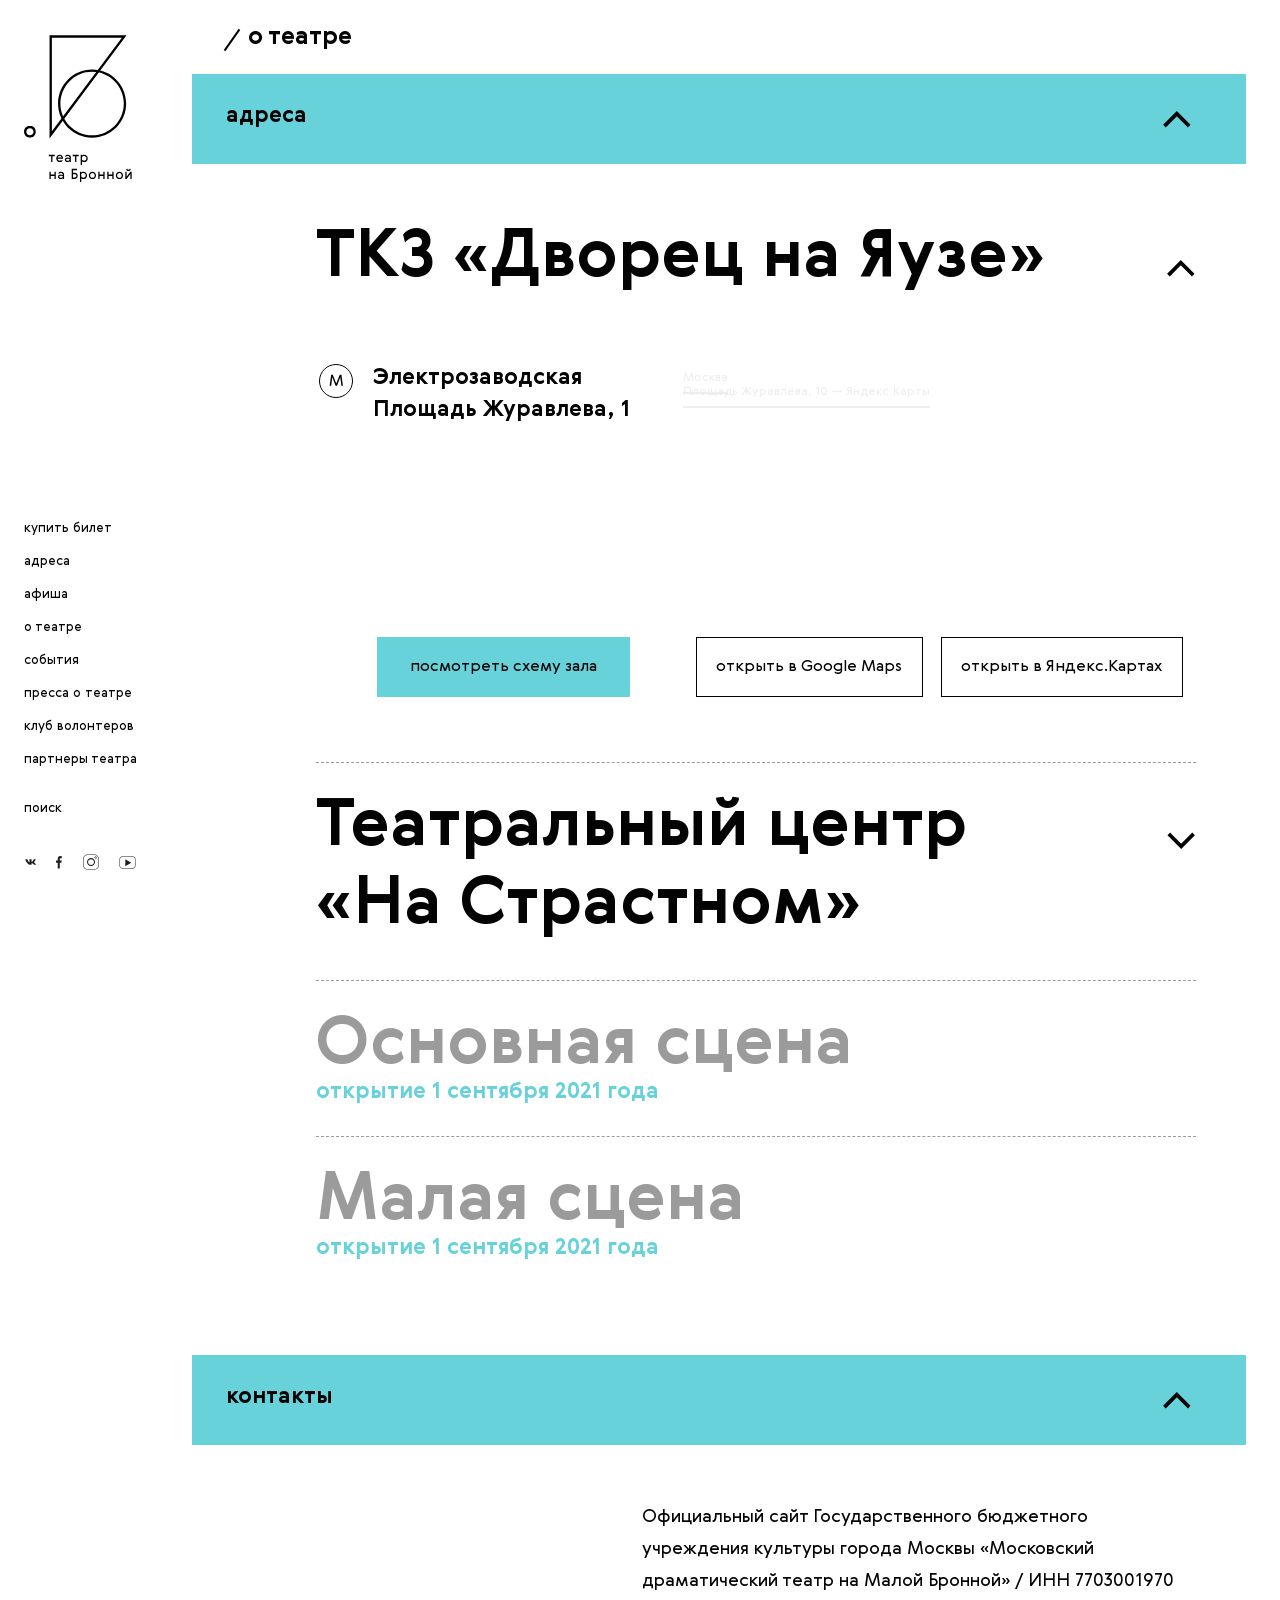
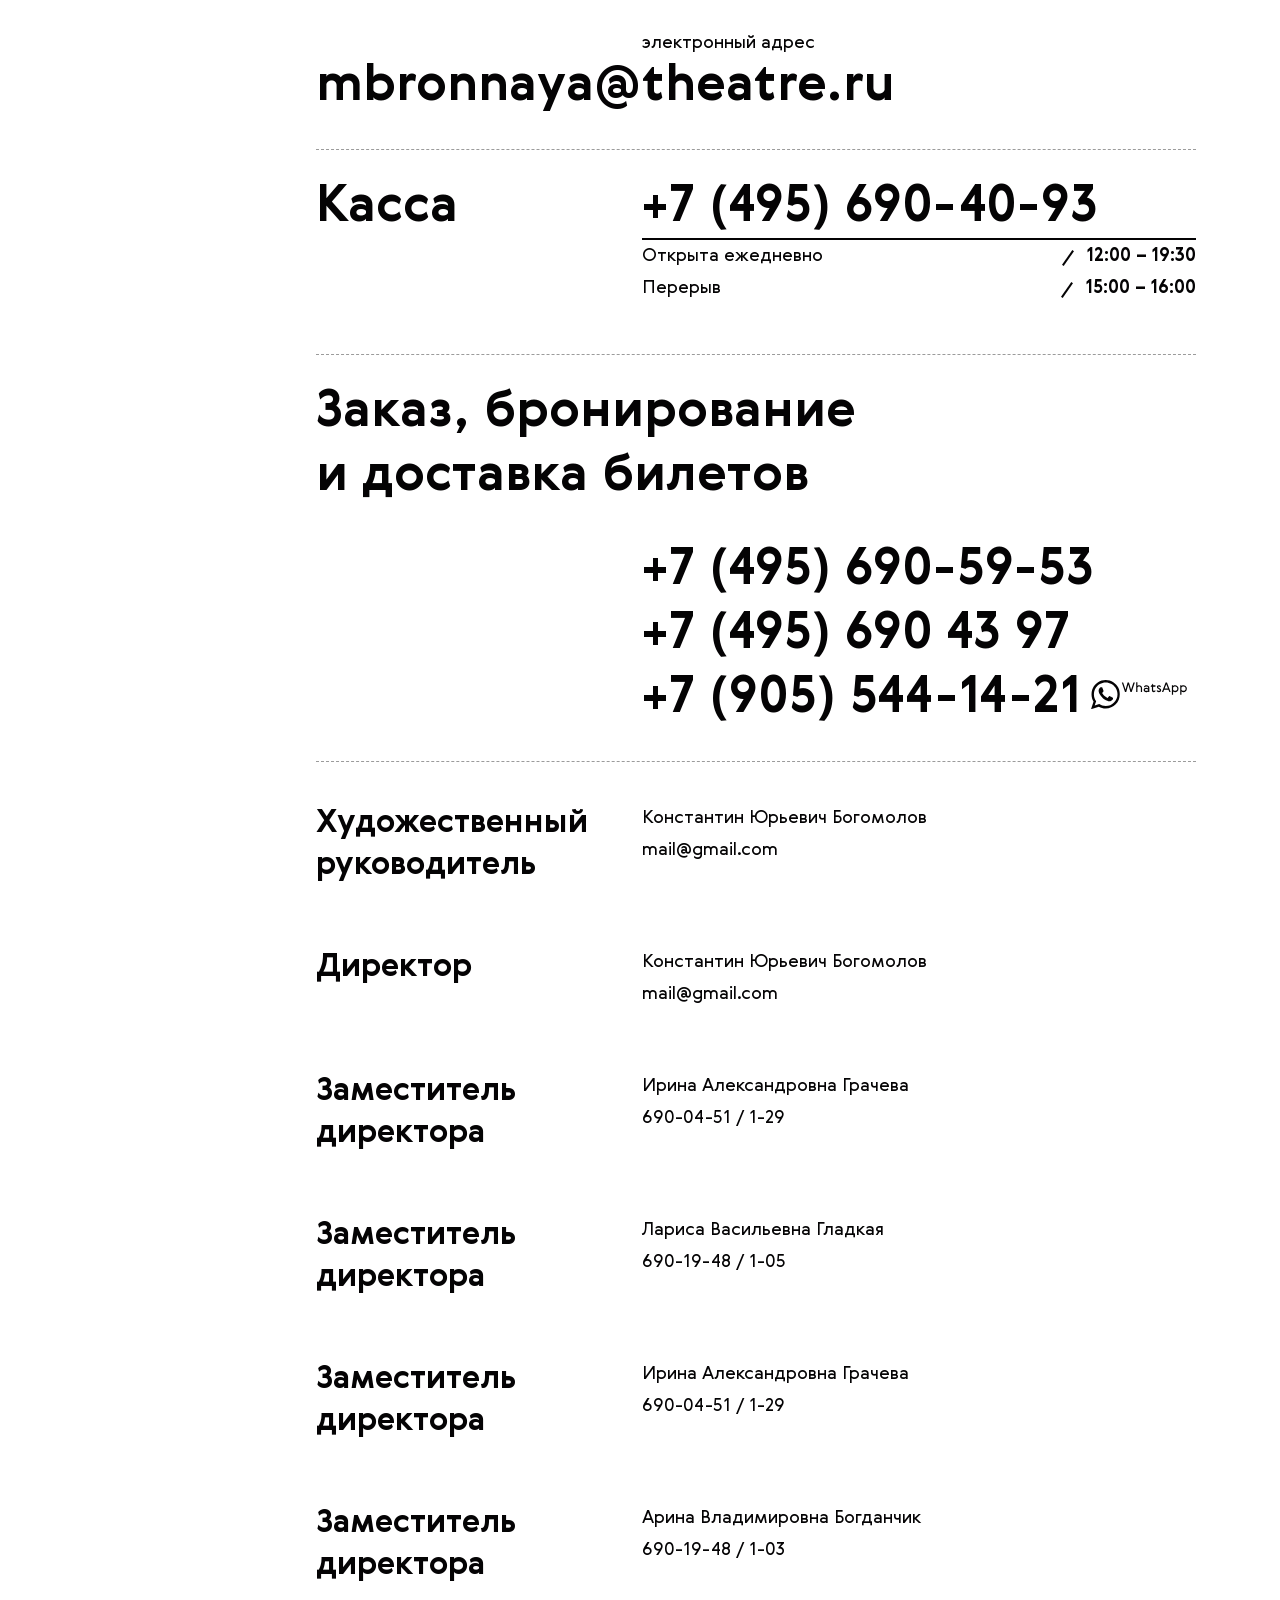
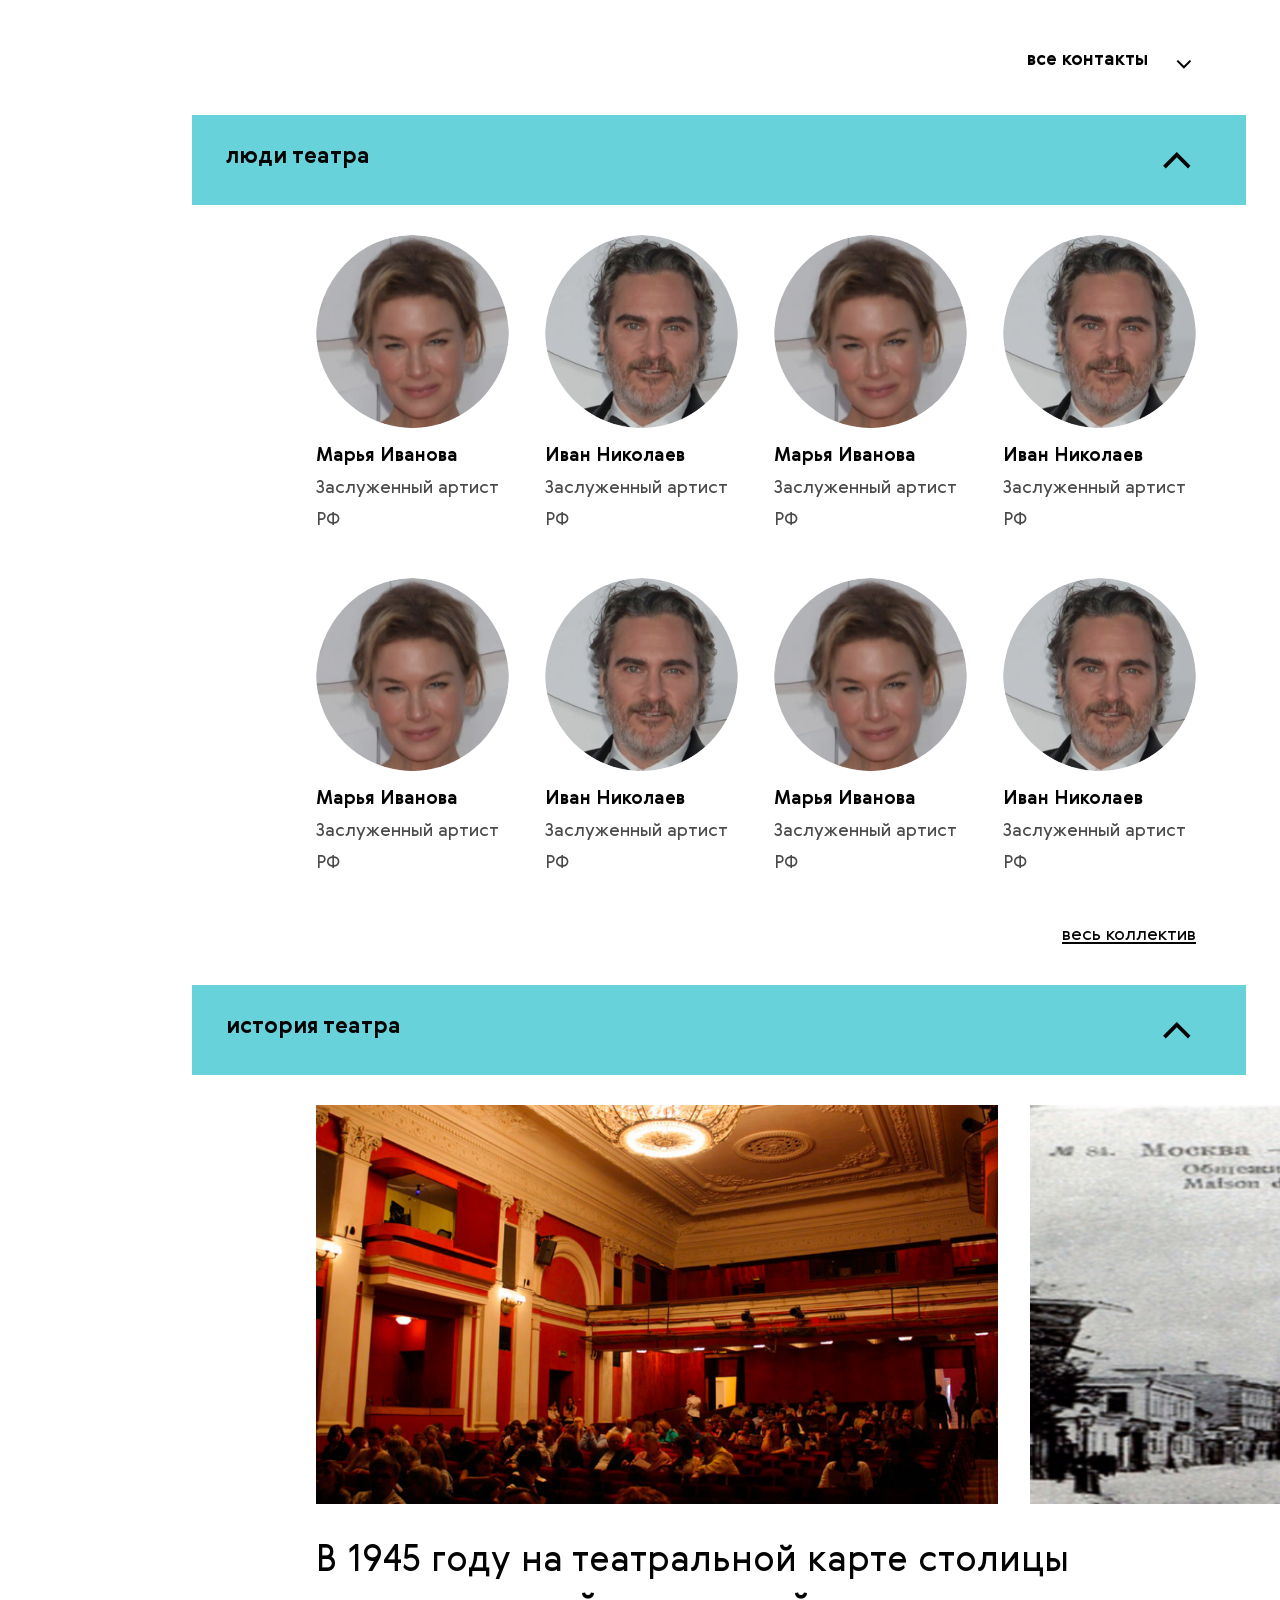
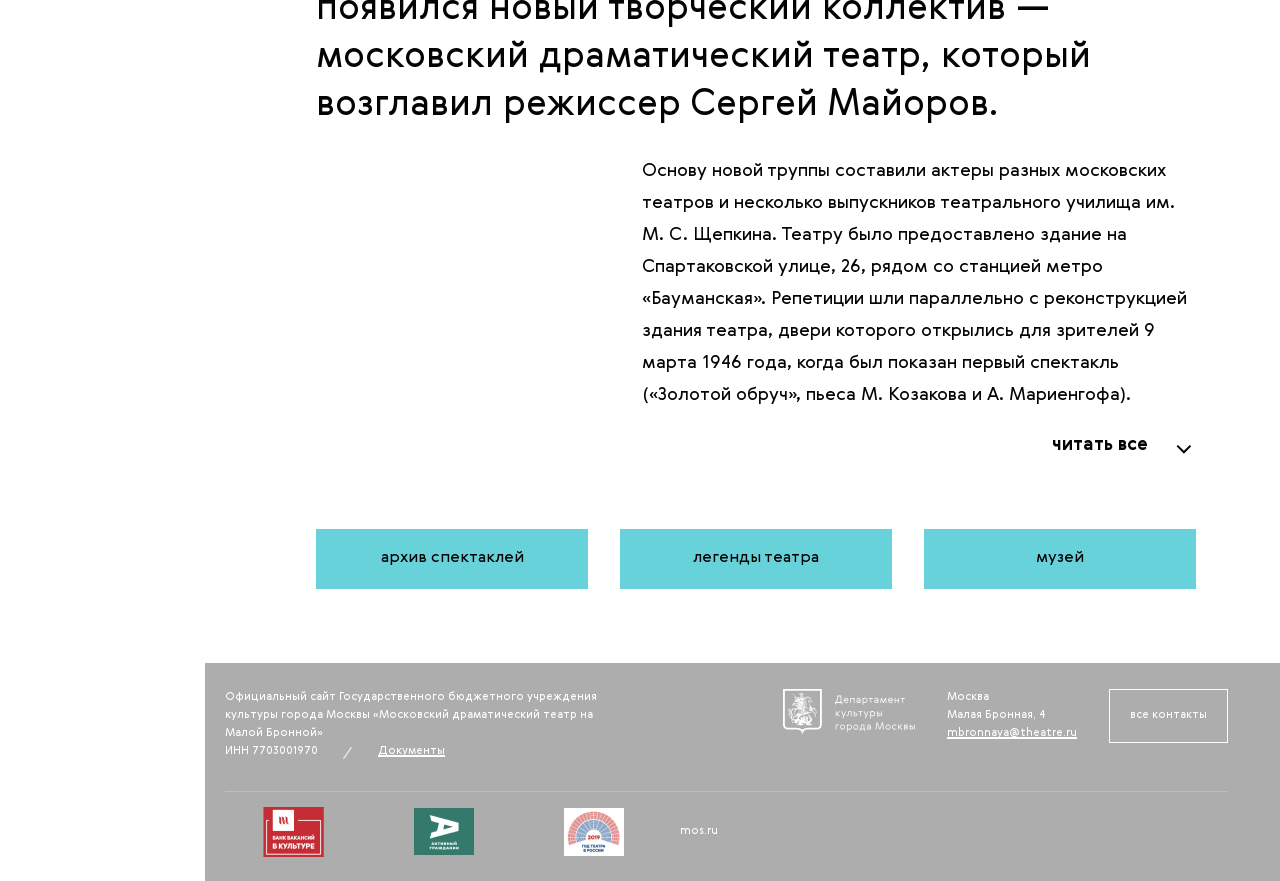
==== commit e0d677b7: "fixes" ====
--- a/about.html
+++ b/about.html
@@ -1 +1 @@
-<html lang="en"><head><meta charset="UTF-8" /><meta name="viewport" content="width=device-width, initial-scale=1.0" /><title>Театр на Малой Бронной</title><meta name="description" /><meta name="keywords" /><meta http-equiv="X-UA-Compatible" content="ie=edge" /><meta name="format-detection" content="telephone=no" /><meta name="HandheldFriendly" content="true" /><link rel="stylesheet" href="style.css" /></head><body class="accordion-page"><header class="header"><a href="/" class="logo"><picture class="logo_image"><source srcset="src/img/logo-mobile.svg" media="(max-width: 767px)"></source><img src="src/img/logo.svg" /></picture><img src="src/img/logo-mobile-small.svg" class="logo_image__mobile-fixed" /></a><nav class="menu"><div class="menu-toggle"></div><div class="menu_content"><button class="menu_search-icon"></button><img src="src/img/logo-mobile-menu.svg" class="menu_logo" /><div class="search"><div id="search-close" class="search_close"></div><div class="search_fade"></div><div class="search_content"><input type="search" placeholder="поиск" required="true" class="search_input" /><div class="search_results"><a href="spectacle.html" class="search_result">макбет</a><a href="spectacle.html" class="search_result">леди макбет</a><a href="spectacle.html" class="search_result">макбет трагедия</a></div></div></div><a href="/" class="menu_link menu_link__mobile"><span class="menu_link-text">купить билет</span></a><a href="/" class="menu_link menu_link__mobile"><span class="menu_link-text">адреса</span></a><a href="/afisha.html" class="menu_link active"><span class="menu_link-text">афиша</span></a><a href="/about.html" class="menu_link"><span class="menu_link-text">о театре</span></a><a href="/events.html" class="menu_link"><span class="menu_link-text">события</span></a><a href="/press.html" class="menu_link"><span class="menu_link-text">пресса о театре</span></a><a href="/volunteers.html" class="menu_link"><span class="menu_link-text">клуб волонтеров</span></a><a href="/partners.html" class="menu_link"><span class="menu_link-text">партнеры театра</span></a><a href="/search.html" class="menu_link menu_link__indent"><span class="menu_link-text">поиск</span></a><div class="menu_social"><div class="social social__header"><div class="social_links"><a href="#" class="social_link social_link__vk"></a><a href="#" class="social_link social_link__fb"></a><a href="#" class="social_link social_link__insta"></a><a href="#" class="social_link social_link__youtube"></a></div></div></div></div></nav></header><main class="content"><span class="content_title">о театре</span><div class="accordion"><div class="accordion_item"><div data-tab="1" class="accordion_header"><span class="accordion_header-title">адреса</span></div><div class="accordion_content"><div class="accordion accordion__secondary"><div class="accordion_item"><div data-tab="adress-1" class="accordion_header"><span class="accordion_header-title">ТКЗ «Дворец на&nbsp;Яузе»</span></div><div class="accordion_content"><div class="place"><div class="place_adress"><div class="place_metro">Электрозаводская Площадь Журавлева, 1</div><button class="place_scheme-button">посмотреть схему&nbsp;зала</button></div><div class="place_map-holder"><div style="position:relative;overflow:hidden;"><a href="https://yandex.by/maps/213/moscow/?utm_medium=mapframe&amp;utm_source=maps" style="color:#eee;font-size:12px;position:absolute;top:0px;">Москва</a><a href="https://yandex.by/maps/213/moscow/house/ploshchad_zhuravlyova_10/Z04YcQdkTEYPQFtvfXt5cn5rYg==/?ll=37.704749%2C55.783214&amp;utm_medium=mapframe&amp;utm_source=maps&amp;z=18.2" style="color:#eee;font-size:12px;position:absolute;top:14px;">Площадь Журавлёва, 10 — Яндекс.Карты</a><iframe src="https://yandex.by/map-widget/v1/-/C8sMQWlE" width="560" height="400" frameborder="0" allowfullscreen="true" style="position:relative;"></iframe></div><div class="place_map-buttons"><button class="place_map-button">открыть в&nbsp;Google&nbsp;Maps<div class="place_map-button-border"></div></button><button class="place_map-button">открыть в&nbsp;Яндекс.Картах<div class="place_map-button-border"></div></button></div></div></div></div></div><div class="accordion_item accordion_item__closed"><div data-tab="adress-2" class="accordion_header"><span class="accordion_header-title">Театральный центр  «На&nbsp;Страстном»</span></div><div class="accordion_content"><div class="place"><div class="place_adress"><div class="place_metro">Электрозаводская Площадь Журавлева, 1</div><button class="place_scheme-button">посмотреть схему зала</button></div><div class="place_map-holder"><div style="position:relative;overflow:hidden;"><a href="https://yandex.by/maps/213/moscow/?utm_medium=mapframe&amp;utm_source=maps" style="color:#eee;font-size:12px;position:absolute;top:0px;">Москва</a><a href="https://yandex.by/maps/213/moscow/house/ploshchad_zhuravlyova_10/Z04YcQdkTEYPQFtvfXt5cn5rYg==/?ll=37.704749%2C55.783214&amp;utm_medium=mapframe&amp;utm_source=maps&amp;z=18.2" style="color:#eee;font-size:12px;position:absolute;top:14px;">Площадь Журавлёва, 10 — Яндекс.Карты</a><iframe src="https://yandex.by/map-widget/v1/-/C8sMQWlE" width="560" height="400" frameborder="0" allowfullscreen="true" style="position:relative;"></iframe></div><div class="place_map-buttons"><button class="place_map-button">открыть в Google Maps</button><button class="place_map-button">открыть в Яндекс.Картах</button></div></div></div></div></div><div class="accordion_item accordion_item__disabled"><div data-tab="adress-3" class="accordion_header"><span class="accordion_header-title">Основная сцена</span><span class="accordion_header-subtitle">открытие 1 сентября 2021 года</span></div></div><div class="accordion_item accordion_item__disabled"><div data-tab="adress-3" class="accordion_header"><span class="accordion_header-title">Малая сцена</span><span class="accordion_header-subtitle">открытие 1 сентября 2021 года</span></div></div></div></div></div><div class="accordion_item"><div data-tab="2" class="accordion_header"><span class="accordion_header-title">контакты</span></div><div class="accordion_content"><div class="contacts"><div class="contacts_section"><div class="contacts_row"><div class="contacts_left"></div><div class="contacts_right"><p class="contacts_description">Официальный сайт Государственного бюджетного учреждения культуры города Москвы «Московский драматический театр на Малой Бронной» / ИНН 7703001970</p><span>электронный адрес</span></div></div><div class="contacts_row"><div class="contacts_left"><a href="mailto:#mbronnaya@theatre.ru" class="contacts_title">mbronnaya@theatre.ru</a></div></div></div><div class="contacts_section"><div class="contacts_row"><div class="contacts_left"><span class="contacts_title">Касса</span></div><div class="contacts_right"><a href="tel:+7(495)690-40-93"><div class="contacts_title">+7 (495) 690-40-93</div></a><table class="contacts_working_hours"><tbody><tr><td>Открыта ежедневно</td><td><span class="contacts_working_hours-time">12:00 – 19:30</span></td></tr><tr><td>Перерыв</td><td><span class="contacts_working_hours-time">15:00 – 16:00</span></td></tr></tbody></table></div></div></div><div class="contacts_section"><div class="contacts_row"><div class="contacts_left contacts_left__long"><div><span class="contacts_title">Заказ, бронирование и доставка билетов</span></div></div></div><div class="contacts_row"><div class="contacts_left"></div><div class="contacts_right"><div><a href="tel:+7(495)690-59-53" class="contacts_title contacts_title__nowrap">+7 (495) 690-59-53</a></div><div><a href="tel:+7(495)690 43 97" class="contacts_title contacts_title__nowrap">+7 (495) 690 43 97</a></div><div><a href="tel:+7(905)544-14-21" class="contacts_title contacts_title__nowrap">+7 (905) 544-14-21<img src="/src/img/whatsapp.svg" class="contacts_messenger" /></a></div></div></div></div><div class="contacts_section"><div class="contacts_row contacts_row__big-indent"><div class="contacts_left"><span class="contacts_subtitle">Художественный руководитель</span></div><div class="contacts_right"><span>Константин Юрьевич Богомолов</span><div><a href="mailto:mail@gmail.com" class="contacts_link">mail@gmail.com</a></div></div></div><div class="contacts_row contacts_row__big-indent"><div class="contacts_left"><span class="contacts_subtitle">Директор</span></div><div class="contacts_right"><span>Константин Юрьевич Богомолов</span><div><a href="mailto:mail@gmail.com" class="contacts_link">mail@gmail.com</a></div></div></div><div class="contacts_row contacts_row__big-indent"><div class="contacts_left"><span class="contacts_subtitle">Заместитель директора</span></div><div class="contacts_right"><span>Ирина Александровна Грачева</span><div><a href="tel:690-04-51" class="contacts_link">690-04-51 / 1-29</a></div></div></div><div class="contacts_row contacts_row__big-indent"><div class="contacts_left"><span class="contacts_subtitle">Заместитель директора</span></div><div class="contacts_right"><span>Лариса Васильевна Гладкая</span><div><a href="tel:690-04-51" class="contacts_link">690-19-48 / 1-05</a></div></div></div><div class="contacts_row contacts_row__big-indent"><div class="contacts_left"><span class="contacts_subtitle">Заместитель директора</span></div><div class="contacts_right"><span>Ирина Александровна Грачева</span><div><a href="tel:690-04-51" class="contacts_link">690-04-51 / 1-29</a></div></div></div><div class="contacts_row contacts_row__big-indent"><div class="contacts_left"><span class="contacts_subtitle">Заместитель директора</span></div><div class="contacts_right"><span>Арина Владимировна Богданчик</span><div><a href="tel:690-04-51" class="contacts_link">690-19-48 / 1-03</a></div></div></div><button class="contacts_more">все контакты<div class="contacts_more-icon"></div></button><div class="contacts_hidden"><div class="contacts_row"><div class="contacts_left"><span class="contacts_subtitle">Заместитель директора</span></div><div class="contacts_right"><span>Лариса Васильевна Гладкая</span><div><a href="tel:690-04-51" class="contacts_title">690-19-48 / 1-05</a></div></div></div><div class="contacts_row"><div class="contacts_left"><span class="contacts_subtitle">Заместитель директора</span></div><div class="contacts_right"><span>Ирина Александровна Грачева</span><div><a href="tel:690-04-51" class="contacts_title">690-04-51 / 1-29</a></div></div></div><div class="contacts_row"><div class="contacts_left"><span class="contacts_subtitle">Заместитель директора</span></div><div class="contacts_right"><span>Арина Владимировна Богданчик</span><div><a href="tel:690-04-51" class="contacts_title">690-19-48 / 1-03</a></div></div></div></div></div></div></div></div><div class="accordion_item"><div data-tab="3" class="accordion_header"><span class="accordion_header-title">люди театра</span></div><div class="accordion_content"><div class="people people__four"><div class="people_items"><a href="/person.html" class="people_item"><div class="people_item-image-wrapper"><img src="src/img/temp/people-1.jpg" class="people_item-image" /></div><span class="people_item-title">Марья Иванова</span><span class="people_item-subtitle">Заслуженный артист РФ</span></a><a href="/person.html" class="people_item"><div class="people_item-image-wrapper"><img src="src/img/temp/people-2.jpg" class="people_item-image" /></div><span class="people_item-title">Иван Николаев</span><span class="people_item-subtitle">Заслуженный артист РФ</span></a><a href="/person.html" class="people_item"><div class="people_item-image-wrapper"><img src="src/img/temp/people-1.jpg" class="people_item-image" /></div><span class="people_item-title">Марья Иванова</span><span class="people_item-subtitle">Заслуженный артист РФ</span></a><a href="/person.html" class="people_item"><div class="people_item-image-wrapper"><img src="src/img/temp/people-2.jpg" class="people_item-image" /></div><span class="people_item-title">Иван Николаев</span><span class="people_item-subtitle">Заслуженный артист РФ</span></a><a href="/person.html" class="people_item"><div class="people_item-image-wrapper"><img src="src/img/temp/people-1.jpg" class="people_item-image" /></div><span class="people_item-title">Марья Иванова</span><span class="people_item-subtitle">Заслуженный артист РФ</span></a><a href="/person.html" class="people_item"><div class="people_item-image-wrapper"><img src="src/img/temp/people-2.jpg" class="people_item-image" /></div><span class="people_item-title">Иван Николаев</span><span class="people_item-subtitle">Заслуженный артист РФ</span></a><a href="/person.html" class="people_item"><div class="people_item-image-wrapper"><img src="src/img/temp/people-1.jpg" class="people_item-image" /></div><span class="people_item-title">Марья Иванова</span><span class="people_item-subtitle">Заслуженный артист РФ</span></a><a href="/person.html" class="people_item"><div class="people_item-image-wrapper"><img src="src/img/temp/people-2.jpg" class="people_item-image" /></div><span class="people_item-title">Иван Николаев</span><span class="people_item-subtitle">Заслуженный артист РФ</span></a></div><div class="people_items event_hided-info"><a href="/person.html" class="people_item"><div class="people_item-image-wrapper"><img src="src/img/temp/people-1.jpg" class="people_item-image" /></div><span class="people_item-title">Марья Иванова</span></a><a href="/person.html" class="people_item"><div class="people_item-image-wrapper"><img src="src/img/temp/people-2.jpg" class="people_item-image" /></div><span class="people_item-title">Иван Николаев</span></a><a href="/person.html" class="people_item"><div class="people_item-image-wrapper"><img src="src/img/temp/people-1.jpg" class="people_item-image" /></div><span class="people_item-title">Марья Иванова</span></a><a href="/person.html" class="people_item"><div class="people_item-image-wrapper"><img src="src/img/temp/people-1.jpg" class="people_item-image" /></div><span class="people_item-title">Марья Иванова</span></a></div><a href="#" class="people">весь коллектив</a></div></div></div><div class="accordion_item"><div data-tab="4" class="accordion_header"><span class="accordion_header-title">история театра</span></div><div class="accordion_content"><div class="slider slider__accordion"><div class="slider_track"><div class="slider_item"><div class="slider_image-wrapper"><div class="slider_image-open"></div><img src="src/img/temp/history-1.jpg" class="slider_image" /></div></div><div class="slider_item"><div class="slider_image-wrapper"><div class="slider_image-open"></div><img src="src/img/temp/history-2.jpg" class="slider_image" /></div></div><div class="slider_item"><div class="slider_image-wrapper"><div class="slider_image-open"></div><img src="src/img/temp/history-1.jpg" class="slider_image" /></div></div><div class="slider_item"><div class="slider_image-wrapper"><div class="slider_image-open"></div><img src="src/img/temp/history-2.jpg" class="slider_image" /></div></div></div></div><h2 class="contacts_big-text">В 1945 году на театральной карте столицы появился новый творческий коллектив — московский драматический театр, который возглавил режиссер Cергей Майоров.</h2><div class="contacts"><div class="contacts_row"><div class="contacts_left"></div><div class="contacts_right"><p>Основу новой труппы составили актеры разных московских театров и несколько выпускников театрального училища им. М. С. Щепкина. Театру было предоставлено здание на Спартаковской улице, 26, рядом со станцией метро «Бауманская». Репетиции шли параллельно с реконструкцией здания театра, двери которого открылись для зрителей 9 марта 1946 года, когда был показан первый спектакль («Золотой обруч», пьеса М. Козакова и А. Мариенгофа).</p><button class="contacts_more">читать все<div class="contacts_more-icon"></div></button><div class="contacts_hidden"><p>Основу новой труппы составили актеры разных московских театров и несколько выпускников театрального училища им. М. С. Щепкина. Театру было предоставлено здание на Спартаковской улице, 26, рядом со станцией метро «Бауманская». Репетиции шли параллельно с реконструкцией здания театра, двери которого открылись для зрителей 9 марта 1946 года, когда был показан первый спектакль («Золотой обруч», пьеса М. Козакова и А. Мариенгофа).</p></div></div></div><div class="contacts_buttons"><a href="#" class="contacts_button">архив спектаклей</a><a href="#" class="contacts_button">легенды театра</a><a href="#" class="contacts_button">музей</a></div></div></div></div></div></main><footer class="footer"><div class="footer_mobile"><div class="social"><span class="social_title">следите за нами в соцсетях</span><div class="social_links"><a href="#" class="social_link social_link__vk"></a><a href="#" class="social_link social_link__fb"></a><a href="#" class="social_link social_link__insta"></a><a href="#" class="social_link social_link__youtube"></a></div></div><div class="footer_menu"><a href="afisha.html" class="footer_menu-link">афиша</a><a href="/about.html" class="footer_menu-link">адреса</a><a href="#" class="footer_menu-link">купить билет</a><a href="#" class="footer_menu-link">схема зала</a><a href="#" class="footer_menu-link">фотобанк</a><a href="volunteers.html" class="footer_menu-link">клуб волонтеров</a><a href="/partners.html" class="footer_menu-link">партнеры театра</a><a href="#" class="footer_menu-link">контакты</a></div></div><div class="footer_content"><div class="footer_columns"><div class="footer_column footer_column__flex"><img src="src/img/dkm.svg" class="footer_logo" /><div class="footer_contacts"><div class="footer_adress"><span>Москва</span><span>Малая Бронная, 4</span><a href="mailto:mbronnaya@theatre.ru">mbronnaya@theatre.ru</a></div><a class="footer_contacts-button">все контакты</a></div></div><div class="footer_column"><p class="footer_description">Официальный сайт Государственного бюджетного учреждения культуры города Москвы  «Московский драматический театр на Малой Бронной»</p><div class="footer_documents"><span class="footer_inn">ИНН 7703001970</span><a href="#" class="footer_documents-link">Документы</a></div></div></div><div class="footer_bottom"><img src="src/img/bank-of-vacancies.jpg" class="footer_bottom-image" /><img src="src/img/active-citizen.jpg" class="footer_bottom-image" /><img src="src/img/year-of-theatre.jpg" class="footer_bottom-image" /><a href="#" class="footer_outer-link">mos.ru</a></div></div></footer><script src="//s7.addthis.com/js/300/addthis_widget.js#pubid=ra-5642faf671d1921e" async="async"></script><script src="src/js/tiny-slider.min.js"></script><script src="src/js/main.js"></script><script src="src/js/about.js"></script></body></html>+<html lang="en"><head><meta charset="UTF-8" /><meta name="viewport" content="width=device-width, initial-scale=1.0" /><title>Театр на Малой Бронной</title><meta name="description" /><meta name="keywords" /><meta http-equiv="X-UA-Compatible" content="ie=edge" /><meta name="format-detection" content="telephone=no" /><meta name="HandheldFriendly" content="true" /><link rel="stylesheet" href="style.css" /></head><body class="wide-page"><header class="header"><a href="/" class="logo"><picture class="logo_image"><source srcset="src/img/logo-mobile.svg" media="(max-width: 767px)"></source><img src="src/img/logo.svg" /></picture><img src="src/img/logo-mobile-small.svg" class="logo_image__mobile-fixed" /></a><nav class="menu"><div class="menu-toggle"></div><div class="menu_content"><button class="menu_search-icon"></button><img src="src/img/logo-mobile-menu.svg" class="menu_logo" /><div class="search"><div id="search-close" class="search_close"></div><div class="search_fade"></div><div class="search_content"><input type="search" placeholder="поиск" required="true" class="search_input" /><div class="search_results"><a href="spectacle.html" class="search_result">макбет</a><a href="spectacle.html" class="search_result">леди макбет</a><a href="spectacle.html" class="search_result">макбет трагедия</a></div></div></div><a href="/" class="menu_link menu_link__mobile"><span class="menu_link-text">купить билет</span></a><a href="/" class="menu_link menu_link__mobile"><span class="menu_link-text">адреса</span></a><a href="/afisha.html" class="menu_link active"><span class="menu_link-text">афиша</span></a><a href="/about.html" class="menu_link"><span class="menu_link-text">о театре</span></a><a href="/events.html" class="menu_link"><span class="menu_link-text">события</span></a><a href="/press.html" class="menu_link"><span class="menu_link-text">пресса о&nbsp;театре</span></a><a href="/volunteers.html" class="menu_link"><span class="menu_link-text">клуб волонтеров</span></a><a href="/partners.html" class="menu_link"><span class="menu_link-text">партнеры театра</span></a><a href="/search.html" class="menu_link menu_link__indent"><span class="menu_link-text">поиск</span></a><div class="menu_social"><div class="social social__header"><div class="social_links"><a href="#" class="social_link social_link__vk"></a><a href="#" class="social_link social_link__fb"></a><a href="#" class="social_link social_link__insta"></a><a href="#" class="social_link social_link__youtube"></a></div></div></div></div></nav></header><main class="content"><span class="content_title">о театре</span><div class="accordion"><div class="accordion_item"><div data-tab="1" class="accordion_header"><span class="accordion_header-title">адреса</span></div><div class="accordion_content"><div class="accordion accordion__secondary"><div class="accordion_item"><div data-tab="adress-1" class="accordion_header"><span class="accordion_header-title">ТКЗ «Дворец на&nbsp;Яузе»</span></div><div class="accordion_content"><div class="place"><div class="place_adress"><div class="place_metro">Электрозаводская Площадь Журавлева, 1</div><button class="place_scheme-button">посмотреть схему&nbsp;зала</button></div><div class="place_map-holder"><div style="position:relative;overflow:hidden;"><a href="https://yandex.by/maps/213/moscow/?utm_medium=mapframe&amp;utm_source=maps" style="color:#eee;font-size:12px;position:absolute;top:0px;">Москва</a><a href="https://yandex.by/maps/213/moscow/house/ploshchad_zhuravlyova_10/Z04YcQdkTEYPQFtvfXt5cn5rYg==/?ll=37.704749%2C55.783214&amp;utm_medium=mapframe&amp;utm_source=maps&amp;z=18.2" style="color:#eee;font-size:12px;position:absolute;top:14px;">Площадь Журавлёва, 10 — Яндекс.Карты</a><iframe src="https://yandex.by/map-widget/v1/-/C8sMQWlE" width="560" height="400" frameborder="0" allowfullscreen="true" style="position:relative;"></iframe></div><div class="place_map-buttons"><button class="place_map-button">открыть в&nbsp;Google&nbsp;Maps<div class="place_map-button-border"></div></button><button class="place_map-button">открыть в&nbsp;Яндекс.Картах<div class="place_map-button-border"></div></button></div></div></div></div></div><div class="accordion_item accordion_item__closed"><div data-tab="adress-2" class="accordion_header"><span class="accordion_header-title">Театральный центр  «На&nbsp;Страстном»</span></div><div class="accordion_content"><div class="place"><div class="place_adress"><div class="place_metro">Электрозаводская Площадь Журавлева, 1</div><button class="place_scheme-button">посмотреть схему зала</button></div><div class="place_map-holder"><div style="position:relative;overflow:hidden;"><a href="https://yandex.by/maps/213/moscow/?utm_medium=mapframe&amp;utm_source=maps" style="color:#eee;font-size:12px;position:absolute;top:0px;">Москва</a><a href="https://yandex.by/maps/213/moscow/house/ploshchad_zhuravlyova_10/Z04YcQdkTEYPQFtvfXt5cn5rYg==/?ll=37.704749%2C55.783214&amp;utm_medium=mapframe&amp;utm_source=maps&amp;z=18.2" style="color:#eee;font-size:12px;position:absolute;top:14px;">Площадь Журавлёва, 10 — Яндекс.Карты</a><iframe src="https://yandex.by/map-widget/v1/-/C8sMQWlE" width="560" height="400" frameborder="0" allowfullscreen="true" style="position:relative;"></iframe></div><div class="place_map-buttons"><button class="place_map-button">открыть в Google Maps</button><button class="place_map-button">открыть в Яндекс.Картах</button></div></div></div></div></div><div class="accordion_item accordion_item__disabled"><div data-tab="adress-3" class="accordion_header"><span class="accordion_header-title">Основная сцена</span><span class="accordion_header-subtitle">открытие 1 сентября 2021 года</span></div></div><div class="accordion_item accordion_item__disabled"><div data-tab="adress-3" class="accordion_header"><span class="accordion_header-title">Малая сцена</span><span class="accordion_header-subtitle">открытие 1 сентября 2021 года</span></div></div></div></div></div><div class="accordion_item"><div data-tab="2" class="accordion_header"><span class="accordion_header-title">контакты</span></div><div class="accordion_content"><div class="contacts"><div class="contacts_section"><div class="contacts_row contacts_row__noindent"><div class="contacts_left"></div><div class="contacts_right"><p class="contacts_description">Официальный сайт Государственного бюджетного учреждения культуры города Москвы «Московский драматический театр на Малой Бронной» / ИНН 7703001970</p><span>электронный адрес</span></div></div><div class="contacts_row"><div class="contacts_left"><a href="mailto:#mbronnaya@theatre.ru" class="contacts_title">mbronnaya@theatre.ru</a></div></div></div><div class="contacts_section"><div class="contacts_row"><div class="contacts_left"><span class="contacts_title">Касса</span></div><div class="contacts_right"><a href="tel:+7(495)690-40-93"><div class="contacts_title">+7 (495) 690-40-93</div></a><table class="contacts_working_hours"><tbody><tr><td>Открыта ежедневно</td><td><span class="contacts_working_hours-time">12:00 – 19:30</span></td></tr><tr><td>Перерыв</td><td><span class="contacts_working_hours-time">15:00 – 16:00</span></td></tr></tbody></table></div></div></div><div class="contacts_section"><div class="contacts_row"><div class="contacts_left contacts_left__long"><div><span class="contacts_title">Заказ, бронирование и&nbsp;доставка билетов</span></div></div></div><div class="contacts_row"><div class="contacts_left"></div><div class="contacts_right"><div><a href="tel:+7(495)690-59-53" class="contacts_title contacts_title__nowrap">+7 (495) 690-59-53</a></div><div><a href="tel:+7(495)690 43 97" class="contacts_title contacts_title__nowrap">+7 (495) 690 43 97</a></div><div><a href="tel:+7(905)544-14-21" class="contacts_title contacts_title__nowrap">+7 (905) 544-14-21<img src="/src/img/whatsapp.svg" class="contacts_messenger" /></a></div></div></div></div><div class="contacts_section"><div class="contacts_row contacts_row__big-indent"><div class="contacts_left"><span class="contacts_subtitle">Художественный руководитель</span></div><div class="contacts_right"><span>Константин Юрьевич Богомолов</span><div><a href="mailto:mail@gmail.com" class="contacts_link">mail@gmail.com</a></div></div></div><div class="contacts_row contacts_row__big-indent"><div class="contacts_left"><span class="contacts_subtitle">Директор</span></div><div class="contacts_right"><span>Константин Юрьевич Богомолов</span><div><a href="mailto:mail@gmail.com" class="contacts_link">mail@gmail.com</a></div></div></div><div class="contacts_row contacts_row__big-indent"><div class="contacts_left"><span class="contacts_subtitle">Заместитель директора</span></div><div class="contacts_right"><span>Ирина Александровна Грачева</span><div><a href="tel:690-04-51" class="contacts_link">690-04-51 / 1-29</a></div></div></div><div class="contacts_row contacts_row__big-indent"><div class="contacts_left"><span class="contacts_subtitle">Заместитель директора</span></div><div class="contacts_right"><span>Лариса Васильевна Гладкая</span><div><a href="tel:690-04-51" class="contacts_link">690-19-48 / 1-05</a></div></div></div><div class="contacts_row contacts_row__big-indent"><div class="contacts_left"><span class="contacts_subtitle">Заместитель директора</span></div><div class="contacts_right"><span>Ирина Александровна Грачева</span><div><a href="tel:690-04-51" class="contacts_link">690-04-51 / 1-29</a></div></div></div><div class="contacts_row contacts_row__big-indent"><div class="contacts_left"><span class="contacts_subtitle">Заместитель директора</span></div><div class="contacts_right"><span>Арина Владимировна Богданчик</span><div><a href="tel:690-04-51" class="contacts_link">690-19-48 / 1-03</a></div></div></div><button class="contacts_more">все контакты<div class="contacts_more-icon"></div></button><div class="contacts_hidden"><div class="contacts_row"><div class="contacts_left"><span class="contacts_subtitle">Заместитель директора</span></div><div class="contacts_right"><span>Лариса Васильевна Гладкая</span><div><a href="tel:690-04-51" class="contacts_link">690-19-48 / 1-05</a></div></div></div><div class="contacts_row"><div class="contacts_left"><span class="contacts_subtitle">Заместитель директора</span></div><div class="contacts_right"><span>Ирина Александровна Грачева</span><div><a href="tel:690-04-51" class="contacts_link">690-04-51 / 1-29</a></div></div></div><div class="contacts_row"><div class="contacts_left"><span class="contacts_subtitle">Заместитель директора</span></div><div class="contacts_right"><span>Арина Владимировна Богданчик</span><div><a href="tel:690-04-51" class="contacts_link">690-19-48 / 1-03</a></div></div></div></div></div></div></div></div><div class="accordion_item"><div data-tab="3" class="accordion_header"><span class="accordion_header-title">люди театра</span></div><div class="accordion_content"><div class="people people__four"><div class="people_items"><a href="/person.html" class="people_item"><div class="people_item-image-wrapper"><img src="src/img/temp/people-1.jpg" class="people_item-image" /></div><span class="people_item-title">Марья Иванова</span><span class="people_item-subtitle">Заслуженный артист РФ</span></a><a href="/person.html" class="people_item"><div class="people_item-image-wrapper"><img src="src/img/temp/people-2.jpg" class="people_item-image" /></div><span class="people_item-title">Иван Николаев</span><span class="people_item-subtitle">Заслуженный артист РФ</span></a><a href="/person.html" class="people_item"><div class="people_item-image-wrapper"><img src="src/img/temp/people-1.jpg" class="people_item-image" /></div><span class="people_item-title">Марья Иванова</span><span class="people_item-subtitle">Заслуженный артист РФ</span></a><a href="/person.html" class="people_item"><div class="people_item-image-wrapper"><img src="src/img/temp/people-2.jpg" class="people_item-image" /></div><span class="people_item-title">Иван Николаев</span><span class="people_item-subtitle">Заслуженный артист РФ</span></a><a href="/person.html" class="people_item"><div class="people_item-image-wrapper"><img src="src/img/temp/people-1.jpg" class="people_item-image" /></div><span class="people_item-title">Марья Иванова</span><span class="people_item-subtitle">Заслуженный артист РФ</span></a><a href="/person.html" class="people_item"><div class="people_item-image-wrapper"><img src="src/img/temp/people-2.jpg" class="people_item-image" /></div><span class="people_item-title">Иван Николаев</span><span class="people_item-subtitle">Заслуженный артист РФ</span></a><a href="/person.html" class="people_item"><div class="people_item-image-wrapper"><img src="src/img/temp/people-1.jpg" class="people_item-image" /></div><span class="people_item-title">Марья Иванова</span><span class="people_item-subtitle">Заслуженный артист РФ</span></a><a href="/person.html" class="people_item"><div class="people_item-image-wrapper"><img src="src/img/temp/people-2.jpg" class="people_item-image" /></div><span class="people_item-title">Иван Николаев</span><span class="people_item-subtitle">Заслуженный артист РФ</span></a></div><div class="people_items event_hided-info"><a href="/person.html" class="people_item"><div class="people_item-image-wrapper"><img src="src/img/temp/people-1.jpg" class="people_item-image" /></div><span class="people_item-title">Марья Иванова</span></a><a href="/person.html" class="people_item"><div class="people_item-image-wrapper"><img src="src/img/temp/people-2.jpg" class="people_item-image" /></div><span class="people_item-title">Иван Николаев</span></a><a href="/person.html" class="people_item"><div class="people_item-image-wrapper"><img src="src/img/temp/people-1.jpg" class="people_item-image" /></div><span class="people_item-title">Марья Иванова</span></a><a href="/person.html" class="people_item"><div class="people_item-image-wrapper"><img src="src/img/temp/people-1.jpg" class="people_item-image" /></div><span class="people_item-title">Марья Иванова</span></a></div><a href="#" class="people">весь коллектив</a></div></div></div><div class="accordion_item"><div data-tab="4" class="accordion_header"><span class="accordion_header-title">история театра</span></div><div class="accordion_content"><div class="slider slider__accordion"><div class="slider_track"><div class="slider_item"><div class="slider_image-wrapper"><div class="slider_image-open"></div><img src="src/img/temp/history-1.jpg" class="slider_image" /></div></div><div class="slider_item"><div class="slider_image-wrapper"><div class="slider_image-open"></div><img src="src/img/temp/history-2.jpg" class="slider_image" /></div></div><div class="slider_item"><div class="slider_image-wrapper"><div class="slider_image-open"></div><img src="src/img/temp/history-1.jpg" class="slider_image" /></div></div><div class="slider_item"><div class="slider_image-wrapper"><div class="slider_image-open"></div><img src="src/img/temp/history-2.jpg" class="slider_image" /></div></div></div></div><h2 class="contacts_big-text">В 1945 году на театральной карте столицы появился новый творческий коллектив — московский драматический театр, который возглавил режиссер Cергей Майоров.</h2><div class="contacts"><div class="contacts_row"><div class="contacts_left"></div><div class="contacts_right"><p>Основу новой труппы составили актеры разных московских театров и несколько выпускников театрального училища им. М. С. Щепкина. Театру было предоставлено здание на Спартаковской улице, 26, рядом со станцией метро «Бауманская». Репетиции шли параллельно с реконструкцией здания театра, двери которого открылись для зрителей 9 марта 1946 года, когда был показан первый спектакль («Золотой обруч», пьеса М. Козакова и А. Мариенгофа).</p><button class="contacts_more">читать все<div class="contacts_more-icon"></div></button><div class="contacts_hidden"><p>Основу новой труппы составили актеры разных московских театров и несколько выпускников театрального училища им. М. С. Щепкина. Театру было предоставлено здание на Спартаковской улице, 26, рядом со станцией метро «Бауманская». Репетиции шли параллельно с реконструкцией здания театра, двери которого открылись для зрителей 9 марта 1946 года, когда был показан первый спектакль («Золотой обруч», пьеса М. Козакова и А. Мариенгофа).</p></div></div></div><div class="contacts_buttons"><a href="#" class="contacts_button">архив спектаклей</a><a href="#" class="contacts_button">легенды театра</a><a href="#" class="contacts_button">музей</a></div></div></div></div></div></main><div class="gallery-popup"><button class="gallery-popup_close"></button><div id="slider-gallery" class="slider slider__gallery"><div class="slider_counter"></div><div class="slider_track"><div class="slider_item"><img src="src/img/temp/event-popup-1.jpg" class="slider_image" /><div class="slider_item-content"><span class="slider_text">В этом же городе живет пожилая сеньора, горячо любящая своего единственного внука. В этом же городе живет пожилая сеньора, горячо любящая своего единственного внука.</span><button class="slider_share-button">поделиться</button></div></div><div class="slider_item"><img src="src/img/temp/event-popup-1.jpg" class="slider_image" /><div class="slider_item-content"><span class="slider_text">В этом же городе живет пожилая сеньора, горячо любящая своего единственного внука.</span><button class="slider_share-button">поделиться</button></div></div><div class="slider_item"><img src="src/img/temp/event-popup-1.jpg" class="slider_image" /><div class="slider_item-content"><span class="slider_text">В этом же городе живет пожилая сеньора, горячо любящая своего единственного внука. В этом же городе живет пожилая сеньора, горячо любящая своего единственного внука.</span><button class="slider_share-button">поделиться</button></div></div><div class="slider_item"><img src="src/img/temp/event-popup-1.jpg" class="slider_image" /><div class="slider_item-content"><span class="slider_text">В этом же городе живет пожилая сеньора, горячо любящая своего единственного внука.</span><button class="slider_share-button">поделиться</button></div></div></div></div></div><footer class="footer"><div class="footer_mobile"><div class="social"><span class="social_title">следите за нами в соцсетях</span><div class="social_links"><a href="#" class="social_link social_link__vk"></a><a href="#" class="social_link social_link__fb"></a><a href="#" class="social_link social_link__insta"></a><a href="#" class="social_link social_link__youtube"></a></div></div><div class="footer_menu"><a href="afisha.html" class="footer_menu-link">афиша</a><a href="/about.html" class="footer_menu-link">адреса</a><a href="#" class="footer_menu-link">купить билет</a><a href="#" class="footer_menu-link">схема зала</a><span class="footer_menu-link footer_menu-link__disabled">фотобанк</span><a href="volunteers.html" class="footer_menu-link">клуб волонтеров</a><a href="/partners.html" class="footer_menu-link">партнеры театра</a><a href="#" class="footer_menu-link">контакты</a></div></div><div class="footer_content"><div class="footer_columns"><div class="footer_column footer_column__flex"><img src="src/img/dkm.svg" class="footer_logo" /><div class="footer_contacts"><div class="footer_adress"><span>Москва</span><span>Малая Бронная, 4</span><a href="mailto:mbronnaya@theatre.ru">mbronnaya@theatre.ru</a></div><a class="footer_contacts-button">все контакты</a></div></div><div class="footer_column"><p class="footer_description">Официальный сайт Государственного бюджетного учреждения культуры города Москвы  «Московский драматический театр на Малой Бронной»</p><div class="footer_documents"><span class="footer_inn">ИНН 7703001970</span><a href="#" class="footer_documents-link">Документы</a></div></div></div><div class="footer_bottom"><img src="src/img/bank-of-vacancies.jpg" class="footer_bottom-image" /><img src="src/img/active-citizen.jpg" class="footer_bottom-image" /><img src="src/img/year-of-theatre.jpg" class="footer_bottom-image" /><a href="#" class="footer_outer-link">mos.ru</a></div></div></footer><script src="//s7.addthis.com/js/300/addthis_widget.js#pubid=ra-5642faf671d1921e" async="async"></script><script src="src/js/tiny-slider.min.js"></script><script src="src/js/main.js"></script><script src="src/js/about.js"></script><script src="src/js/gallery-popup.js"></script></body></html>
--- a/style.css
+++ b/style.css
@@ -442,6 +442,12 @@
   transform-origin: right center;
 }
 
+@media all and (min-width: 1259px) {
+  a::after {
+    border-bottom-width: 2rem;
+  }
+}
+
 a:hover, a.hover {
   color: #040304;
   outline: none;
@@ -455,6 +461,11 @@
 a:active, a.active {
   color: #040304;
   outline: none;
+}
+
+a:active::after, a.active::after {
+  -webkit-transform: scaleX(1);
+  transform: scaleX(1);
 }
 
 p {
@@ -1199,11 +1210,13 @@
   }
 }
 
-.form_errors {
-  position: absolute;
-  top: 110%;
-  left: 0;
-  right: 0;
+@media all and (min-width: 767px) {
+  .form_errors {
+    position: absolute;
+    top: 110%;
+    left: 0;
+    right: 0;
+  }
 }
 
 .form_error {
@@ -1383,7 +1396,7 @@
 }
 
 .header {
-  padding: 20rem 26rem;
+  padding: 20rem 26rem 20rem 9rem;
   position: relative;
   -webkit-transition: .2s ease-in-out background;
   transition: .2s ease-in-out background;
@@ -1409,13 +1422,13 @@
   }
 }
 
-.accordion-page .header {
+.wide-page .header {
   background-color: #68D2DB;
   padding-bottom: 30rem;
 }
 
 @media all and (min-width: 767px) {
-  .accordion-page .header {
+  .wide-page .header {
     background-color: transparent;
     padding-bottom: 20rem;
   }
@@ -1506,7 +1519,7 @@
     right: auto;
     top: auto;
     text-align: left;
-    max-width: 92rem;
+    max-width: 76rem;
   }
 }
 
@@ -1577,12 +1590,14 @@
 }
 
 .menu_link__mobile {
+  color: #4a4a4a;
   display: inline;
 }
 
 @media all and (min-width: 767px) {
   .menu_link__mobile {
     display: block;
+    color: #040304;
   }
 }
 
@@ -1613,7 +1628,7 @@
   line-height: 22rem;
   padding: 9rem 20rem 11rem;
   text-align: center;
-  margin: 0 22rem;
+  margin: -1px 22rem 0;
 }
 
 .menu-opened .menu_link::after {
@@ -1822,7 +1837,7 @@
   }
 }
 
-.accordion-page .content {
+.wide-page .content {
   padding-top: 0;
   padding-left: 0;
   padding-right: 0;
@@ -1830,7 +1845,7 @@
 }
 
 @media all and (min-width: 767px) {
-  .accordion-page .content {
+  .wide-page .content {
     padding-left: 110rem;
     padding-top: 16rem;
     border: none;
@@ -1838,7 +1853,7 @@
 }
 
 @media all and (min-width: 1259px) {
-  .accordion-page .content {
+  .wide-page .content {
     padding-right: 34rem;
     padding-left: 15vw;
     padding-top: 26rem;
@@ -1846,13 +1861,13 @@
 }
 
 @media all and (min-width: 1366px) {
-  .accordion-page .content {
+  .wide-page .content {
     padding-left: 16vw;
   }
 }
 
 @media all and (min-width: 1799px) {
-  .accordion-page .content {
+  .wide-page .content {
     padding-left: 15vw;
     padding-top: 40rem;
     padding-right: 48rem;
@@ -1866,7 +1881,7 @@
   padding: 0 0 0 15rem;
   position: absolute;
   top: -44rem;
-  left: 130rem;
+  left: 100rem;
 }
 
 @media all and (min-width: 767px) {
@@ -1907,7 +1922,7 @@
   width: 1rem;
   position: absolute;
   left: 5rem;
-  top: 10rem;
+  top: 8rem;
   -webkit-transform: rotate(35deg);
   transform: rotate(35deg);
 }
@@ -1935,25 +1950,31 @@
   }
 }
 
-.accordion-page .content_title {
+@media all and (min-width: 767px) {
+  .content_title__mobile-only {
+    display: none;
+  }
+}
+
+.wide-page .content_title {
   top: -54rem;
 }
 
 @media all and (min-width: 767px) {
-  .accordion-page .content_title {
+  .wide-page .content_title {
     top: 0;
     margin-left: 20rem;
   }
 }
 
 @media all and (min-width: 1259px) {
-  .accordion-page .content_title {
+  .wide-page .content_title {
     margin-left: 34rem;
   }
 }
 
 @media all and (min-width: 1799px) {
-  .accordion-page .content_title {
+  .wide-page .content_title {
     margin-left: 48rem;
   }
 }
@@ -1970,9 +1991,16 @@
   -webkit-box-align: center;
   -ms-flex-align: center;
   align-items: center;
-  -webkit-box-pack: justify;
-  -ms-flex-pack: justify;
-  justify-content: space-between;
+  -ms-flex-pack: distribute;
+  justify-content: space-around;
+}
+
+@media all and (min-width: 767px) {
+  .social_links {
+    -webkit-box-pack: justify;
+    -ms-flex-pack: justify;
+    justify-content: space-between;
+  }
 }
 
 .social__header .social_links {
@@ -1997,14 +2025,9 @@
   background-repeat: no-repeat;
   -webkit-filter: grayscale(1) brightness(0.5);
   filter: grayscale(1) brightness(0.5);
+  background-size: contain;
   -webkit-transition: .2s ease filter, .2s ease-in-out transform;
   transition: .2s ease filter, .2s ease-in-out transform;
-}
-
-@media all and (min-width: 767px) {
-  .social_link {
-    background-size: contain;
-  }
 }
 
 .menu-opened .social_link {
@@ -2036,6 +2059,11 @@
   display: none;
 }
 
+.social_link__vk {
+  height: 14rem;
+  width: 25rem;
+}
+
 @media all and (min-width: 767px) {
   .social_link__vk {
     height: 5rem;
@@ -2062,6 +2090,11 @@
   width: 18rem;
 }
 
+.social_link__fb {
+  height: 27rem;
+  width: 12rem;
+}
+
 @media all and (min-width: 767px) {
   .social_link__fb {
     height: 9rem;
@@ -2088,6 +2121,11 @@
   width: 9rem;
 }
 
+.social_link__insta {
+  height: 33rem;
+  width: 33rem;
+}
+
 @media all and (min-width: 767px) {
   .social_link__insta {
     height: 12rem;
@@ -2112,6 +2150,11 @@
 .menu-opened .social__header .social_link__insta {
   height: 24rem;
   width: 24rem;
+}
+
+.social_link__youtube {
+  height: 27rem;
+  width: 37rem;
 }
 
 @media all and (min-width: 767px) {
@@ -2149,19 +2192,19 @@
 
 @media all and (min-width: 767px) {
   .footer {
-    margin-left: 128rem;
+    margin-left: 110rem;
   }
 }
 
 @media all and (min-width: 1259px) {
   .footer {
-    margin-left: 19vw;
+    margin-left: 16vw;
   }
 }
 
 @media all and (min-width: 1799px) {
   .footer {
-    margin-left: 18vw;
+    margin-left: 15vw;
   }
 }
 
@@ -2239,13 +2282,23 @@
   bottom: -6rem;
 }
 
+.footer_menu-link__disabled {
+  opacity: .2;
+}
+
+.footer_menu-link__disabled:hover::after, .footer_menu-link__disabled:hover::before {
+  left: 0;
+  right: 0;
+  top: 0;
+  bottom: 0;
+}
+
 .footer_content {
   background: #adadad;
   color: #fff;
   padding: 32rem 26rem 18rem;
   font-size: 11rem;
   line-height: 18rem;
-  display: none;
 }
 
 @media all and (min-width: 767px) {
@@ -2340,9 +2393,9 @@
     -webkit-box-pack: justify;
     -ms-flex-pack: justify;
     justify-content: space-between;
-    -webkit-box-align: start;
-    -ms-flex-align: start;
-    align-items: flex-start;
+    -webkit-box-align: stretch;
+    -ms-flex-align: stretch;
+    align-items: stretch;
   }
 }
 
@@ -2379,6 +2432,7 @@
 @media all and (min-width: 1259px) {
   .footer_contacts-button {
     font-size: 11rem;
+    line-height: 27rem;
   }
 }
 
@@ -2398,6 +2452,12 @@
 @media all and (min-width: 767px) {
   .footer_description {
     margin: 0 0 28rem;
+  }
+}
+
+@media all and (min-width: 1259px) {
+  .footer_description {
+    margin: 0;
   }
 }
 
@@ -2532,6 +2592,7 @@
   .widget {
     padding-left: 44rem;
     padding-right: 44rem;
+    padding-bottom: 35rem;
   }
 }
 
@@ -2598,6 +2659,7 @@
 
 @media all and (min-width: 767px) {
   .widget_link {
+    margin-top: -4rem;
     font-size: 12rem;
   }
 }
@@ -2668,8 +2730,8 @@
 
 .carousel_item-image-wrapper__rounded {
   border-radius: 50%;
-  height: 135rem;
-  width: 135rem;
+  height: auto;
+  width: 100%;
 }
 
 @media all and (min-width: 767px) {
@@ -2706,6 +2768,10 @@
 .carousel_item:hover .carousel_item-image {
   -webkit-transform: scale(1.1);
   transform: scale(1.1);
+}
+
+.carousel_item-image-wrapper__rounded .carousel_item-image {
+  height: auto;
 }
 
 .carousel_item-title {
@@ -2817,7 +2883,6 @@
 
 .carousel_button:hover {
   background-color: transparent;
-  opacity: 0.3;
   -webkit-box-shadow: none;
   box-shadow: none;
   -webkit-filter: none;
@@ -2828,13 +2893,20 @@
 
 .carousel_button:active {
   background-color: transparent;
-  opacity: 0.6;
   -webkit-box-shadow: none;
   box-shadow: none;
   -webkit-filter: none;
   filter: none;
   -webkit-transform: scale(1.1);
   transform: scale(1.1);
+}
+
+.carousel_button:disabled, .carousel_button:disabled:hover, .carousel_button:disabled:active {
+  -webkit-transform: scale(1);
+  transform: scale(1);
+  background-color: transparent;
+  -webkit-filter: grayscale(1) brightness(0.5);
+  filter: grayscale(1) brightness(0.5);
 }
 
 .tabs_content {
@@ -3456,21 +3528,21 @@
 }
 
 @media all and (min-width: 767px) {
-  .accordion-page .search_content {
+  .wide-page .search_content {
     padding-left: 110rem;
     padding-top: 16rem;
   }
 }
 
 @media all and (min-width: 1259px) {
-  .accordion-page .search_content {
+  .wide-page .search_content {
     padding-right: 54rem;
     padding-left: 15vw;
   }
 }
 
 @media all and (min-width: 1799px) {
-  .accordion-page .search_content {
+  .wide-page .search_content {
     padding-left: 15vw;
   }
 }
@@ -3557,7 +3629,7 @@
   }
 }
 
-.spectacle__alternate {
+.spectacle__alternate, .spectacle__minified {
   display: block;
 }
 
@@ -3586,6 +3658,7 @@
 @media all and (min-width: 1799px) {
   .spectacle__line {
     padding-top: 50rem;
+    padding-bottom: 50rem;
   }
 }
 
@@ -3644,7 +3717,7 @@
   background: #D8D8D8;
   position: relative;
   margin: 0 0 13rem;
-  height: 180px;
+  height: 180rem;
   display: block;
   overflow: hidden;
 }
@@ -3701,6 +3774,10 @@
     height: 206rem;
     margin-right: 40rem;
   }
+}
+
+.spectacle__minified .spectacle_image-wrapper {
+  height: auto;
 }
 
 .spectacle_image {
@@ -3718,6 +3795,10 @@
   transform: scale(1.08);
 }
 
+.spectacle__minified .spectacle_image {
+  height: auto;
+}
+
 .spectacle_date {
   color: #fff;
   font-size: 14rem;
@@ -3750,6 +3831,7 @@
   position: absolute;
   left: 17rem;
   bottom: 20rem;
+  z-index: 1;
 }
 
 @media all and (min-width: 767px) {
@@ -3806,6 +3888,12 @@
   }
 }
 
+@media all and (min-width: 1799px) {
+  .spectacle_tag {
+    font-size: 20rem;
+  }
+}
+
 .spectacle_tag::after {
   display: none;
 }
@@ -3817,7 +3905,7 @@
   width: 2rem;
   position: absolute;
   left: 0;
-  top: 1rem;
+  top: -1rem;
   -webkit-transform: rotate(35deg);
   transform: rotate(35deg);
 }
@@ -3831,6 +3919,15 @@
 @media all and (min-width: 1259px) {
   .spectacle_tag::before {
     top: 3rem;
+    height: 16rem;
+  }
+}
+
+@media all and (min-width: 1799px) {
+  .spectacle_tag::before {
+    font-size: 20rem;
+    height: 18rem;
+    top: 6rem;
   }
 }
 
@@ -3973,6 +4070,7 @@
     font-size: 46rem;
     line-height: 48rem;
     margin-bottom: 30rem;
+    min-height: 110rem;
   }
 }
 
@@ -3981,6 +4079,7 @@
     font-size: 66rem;
     line-height: 66rem;
     margin-bottom: 34rem;
+    min-height: 130rem;
   }
 }
 
@@ -3989,6 +4088,7 @@
     font-size: 90rem;
     line-height: 86rem;
     margin-bottom: 56rem;
+    min-height: 182rem;
   }
 }
 
@@ -4045,22 +4145,35 @@
   }
 }
 
+@media all and (min-width: 1799px) {
+  .spectacle__line .spectacle_title__big {
+    font-size: 90rem;
+  }
+}
+
 .spectacle_title-text {
-  border-bottom: 2rem solid transparent;
   -webkit-transition: 0.2s ease-in-out border-color;
   transition: 0.2s ease-in-out border-color;
 }
 
+@media all and (min-width: 767px) {
+  .spectacle_title-text {
+    border-bottom-width: 2rem;
+  }
+}
+
 .spectacle_header:hover .spectacle_title-text,
-.spectacle_header:active .spectacle_title-text {
-  border-bottom-color: currentColor;
+.spectacle_header:active .spectacle_title-text,
+.spectacle_title:hover .spectacle_title-text,
+.spectacle_title:active .spectacle_title-text {
+  text-decoration: underline;
 }
 
 .spectacle_title-text::after {
   content: none;
 }
 
-.spectacle_description {
+.spectacle_description, .spectacle_role {
   grid-row: 3 / 4;
   grid-column: 1 / 3;
   font-weight: bold;
@@ -4070,7 +4183,7 @@
 }
 
 @media all and (min-width: 767px) {
-  .spectacle_description {
+  .spectacle_description, .spectacle_role {
     font-size: 11rem;
     line-height: 16rem;
     margin: 0 0 10rem;
@@ -4078,7 +4191,7 @@
 }
 
 @media all and (min-width: 1259px) {
-  .spectacle_description {
+  .spectacle_description, .spectacle_role {
     font-size: 14rem;
     line-height: 20rem;
     margin-bottom: 2rem;
@@ -4086,13 +4199,13 @@
 }
 
 @media all and (min-width: 1799px) {
-  .spectacle_description {
+  .spectacle_description, .spectacle_role {
     margin-bottom: 22rem;
   }
 }
 
 @media all and (min-width: 767px) {
-  .spectacle__big .spectacle_description {
+  .spectacle__big .spectacle_description, .spectacle__big .spectacle_role {
     grid-row: 3 / 4;
     grid-column: 1 / 2;
     font-size: 11rem;
@@ -4101,7 +4214,7 @@
 }
 
 @media all and (min-width: 1259px) {
-  .spectacle__big .spectacle_description {
+  .spectacle__big .spectacle_description, .spectacle__big .spectacle_role {
     font-size: 14rem;
     line-height: 20rem;
     margin-bottom: 22rem;
@@ -4109,9 +4222,13 @@
 }
 
 @media all and (min-width: 1799px) {
-  .spectacle__big .spectacle_description {
+  .spectacle__big .spectacle_description, .spectacle__big .spectacle_role {
     margin-bottom: 16rem;
   }
+}
+
+.spectacle_role {
+  color: #4A4A4A;
 }
 
 .spectacle_adress, .spectacle_duration {
@@ -4142,7 +4259,9 @@
 
 @media all and (min-width: 1799px) {
   .spectacle_adress, .spectacle_duration {
+    font-size: 20rem;
     margin-bottom: 20rem;
+    margin-left: 22rem;
   }
 }
 
@@ -4182,12 +4301,21 @@
   }
 }
 
+@media all and (min-width: 1799px) {
+  .spectacle__line .spectacle_adress, .spectacle__line .spectacle_duration {
+    margin-left: 22rem;
+  }
+}
+
 .spectacle__line .spectacle_adress::before, .spectacle__line .spectacle_duration::before {
-  left: -20rem;
+  left: -22rem;
 }
 
 .spectacle_adress {
-  border-bottom: 1rem dashed currentColor;
+  text-decoration: underline;
+  -webkit-text-decoration-style: dashed;
+  text-decoration-style: dashed;
+  text-underline-offset: 2rem;
 }
 
 .spectacle_adress::before {
@@ -4221,9 +4349,26 @@
 
 @media all and (min-width: 1799px) {
   .spectacle_adress::before {
-    height: 18rem;
-    width: 14rem;
-    top: 2rem;
+    height: 20rem;
+    width: 16rem;
+    top: 0;
+    left: -18rem;
+  }
+}
+
+.spectacle__line .spectacle_adress::before {
+  left: -14rem;
+}
+
+@media all and (min-width: 1259px) {
+  .spectacle__line .spectacle_adress::before {
+    left: -17rem;
+  }
+}
+
+@media all and (min-width: 1799px) {
+  .spectacle__line .spectacle_adress::before {
+    left: -20rem;
   }
 }
 
@@ -4273,14 +4418,15 @@
 
 @media all and (min-width: 1799px) {
   .spectacle_duration::before {
-    height: 14rem;
-    width: 14rem;
-    top: 2rem;
+    height: 16rem;
+    width: 16rem;
+    top: 0;
+    left: -19rem;
   }
 }
 
 .spectacle__line .spectacle_duration::before {
-  left: -20rem;
+  left: -16rem;
 }
 
 @media all and (min-width: 767px) {
@@ -4292,6 +4438,12 @@
 @media all and (min-width: 1259px) {
   .spectacle__line .spectacle_duration::before {
     top: 2rem;
+  }
+}
+
+@media all and (min-width: 1799px) {
+  .spectacle__line .spectacle_duration::before {
+    left: -22rem;
   }
 }
 
@@ -4328,14 +4480,16 @@
 
 @media all and (min-width: 1799px) {
   .spectacle_creators {
-    font-size: 14rem;
-    line-height: 20rem;
+    font-size: 20rem;
+    line-height: 30rem;
+    min-height: 70rem;
   }
 }
 
 @media all and (min-width: 767px) {
   .spectacle__big .spectacle_creators {
     position: relative;
+    height: 100%;
   }
 }
 
@@ -4409,6 +4563,7 @@
 @media all and (min-width: 767px) {
   .spectacle__line .spectacle_info {
     max-width: none;
+    display: block;
   }
 }
 
@@ -4459,6 +4614,13 @@
   }
 }
 
+@media all and (min-width: 1799px) {
+  .spectacle_info-rating {
+    font-size: 20rem;
+    line-height: 28rem;
+  }
+}
+
 @media all and (min-width: 767px) {
   .spectacle__big .spectacle_info-rating {
     right: -30rem;
@@ -4474,13 +4636,7 @@
 
 .spectacle__line .spectacle_info-rating {
   top: auto;
-  bottom: 10rem;
-}
-
-@media all and (min-width: 767px) {
-  .spectacle__line .spectacle_info-rating {
-    bottom: 0;
-  }
+  bottom: 0;
 }
 
 .spectacle_controls {
@@ -4738,9 +4894,26 @@
   transform: scaleX(1);
 }
 
+@media all and (min-width: 1259px) {
+  .spectacle_more-info::after {
+    bottom: -1rem;
+  }
+}
+
+@media all and (min-width: 1799px) {
+  .spectacle_more-info::after {
+    bottom: -2rem;
+  }
+}
+
 .spectacle_more-info:hover::after {
   -webkit-transform: scaleX(0);
   transform: scaleX(0);
+}
+
+.spectacle_more-info:active::after {
+  -webkit-transform: scaleX(1);
+  transform: scaleX(1);
 }
 
 .spectacle_bottom {
@@ -4843,6 +5016,10 @@
   }
 }
 
+.spectacle__line .spectacle_bottom-info {
+  padding-right: 10rem;
+}
+
 @media all and (min-width: 767px) {
   .spectacle__line .spectacle_bottom-info {
     display: contents;
@@ -4867,6 +5044,13 @@
   .spectacle_bottom-date {
     font-size: 14rem;
     line-height: 20rem;
+  }
+}
+
+@media all and (min-width: 1799px) {
+  .spectacle_bottom-date {
+    font-size: 20rem;
+    line-height: 30rem;
   }
 }
 
@@ -5066,6 +5250,19 @@
   }
 }
 
+@media all and (min-width: 1259px) {
+  .search-results .quote_text {
+    font-size: 16rem;
+    line-height: 1.8;
+  }
+}
+
+@media all and (min-width: 1799px) {
+  .search-results .quote_text {
+    font-size: 18rem;
+  }
+}
+
 .quote_date {
   color: #FF0066;
   font-size: 14rem;
@@ -5098,6 +5295,19 @@
   }
 }
 
+@media all and (min-width: 1259px) {
+  .search-results .quote_date {
+    font-size: 16rem;
+    line-height: 1.8;
+  }
+}
+
+@media all and (min-width: 1799px) {
+  .search-results .quote_date {
+    font-size: 18rem;
+  }
+}
+
 .quote_link {
   font-size: 14rem;
   line-height: 46rem;
@@ -5126,6 +5336,19 @@
 
 .quote_link:hover, .quote_link:active {
   color: #040304;
+}
+
+@media all and (min-width: 1259px) {
+  .search-results .quote_link {
+    font-size: 16rem;
+    line-height: 1.8;
+  }
+}
+
+@media all and (min-width: 1799px) {
+  .search-results .quote_link {
+    font-size: 18rem;
+  }
 }
 
 .quote_media-link {
@@ -5222,24 +5445,31 @@
   background: transparent;
   color: #FF0066;
   padding: 14rem 20rem 16rem;
-  margin: 5rem 0 0;
+  margin: 5rem 0 10rem;
 }
 
 @media all and (min-width: 767px) {
   .tickets_button {
     margin-top: 7rem;
+    height: 45rem;
+    line-height: 13rem;
   }
 }
 
 @media all and (min-width: 1259px) {
   .tickets_button {
     margin-top: 12rem;
+    height: 76rem;
+    min-width: 138rem;
   }
 }
 
 @media all and (min-width: 1799px) {
   .tickets_button {
     margin-top: 16rem;
+    height: 108rem;
+    line-height: 8rem;
+    min-width: 190rem;
   }
 }
 
@@ -5349,41 +5579,56 @@
   }
 }
 
-.tickets_hided-row {
+.tickets_row {
+  display: -webkit-box;
+  display: -ms-flexbox;
+  display: flex;
+  -webkit-box-align: stretch;
+  -ms-flex-align: stretch;
+  align-items: stretch;
+  -webkit-box-pack: justify;
+  -ms-flex-pack: justify;
+  justify-content: space-between;
+}
+
+.tickets_row__hidden {
   display: none;
 }
 
-.tickets td {
+.tickets_cell {
   padding: 7rem 50rem 7rem 0;
   vertical-align: top;
 }
 
 @media all and (min-width: 767px) {
-  .tickets td {
+  .tickets_cell {
     padding: 12rem 14rem 12rem 0;
   }
 }
 
 @media all and (min-width: 1259px) {
-  .tickets td {
+  .tickets_cell {
     padding: 15rem 28rem 15rem 0;
   }
 }
 
 @media all and (min-width: 1799px) {
-  .tickets td {
+  .tickets_cell {
     padding: 23rem 40rem 23rem 0;
   }
 }
 
-.tickets td span {
+.tickets_cell span {
   white-space: nowrap;
   display: block;
 }
 
-.tickets td + td {
+.tickets_cell + .tickets_cell {
   text-align: right;
   padding-right: 0;
+  display: -webkit-box;
+  display: -ms-flexbox;
+  display: flex;
 }
 
 .slider {
@@ -5456,7 +5701,7 @@
     left: 26rem;
     font-size: 12rem;
     margin: 8rem 0 0;
-    width: calc(100vw - 432rem - 19vw - 32rem);
+    width: calc(100vw - 432rem - 19vw - 18rem);
   }
 }
 
@@ -5464,7 +5709,7 @@
   .slider_counter {
     font-size: 18rem;
     line-height: 20rem;
-    width: calc(100vw - 618rem - 18vw - 46rem);
+    width: calc(100vw - 618rem - 18vw - 32rem);
   }
 }
 
@@ -5492,19 +5737,22 @@
 }
 
 @media all and (min-width: 767px) {
-  .event .slider_item {
+  .event .slider_item,
+  .article .slider_item {
     width: calc(100vw - 260rem - 128rem);
   }
 }
 
 @media all and (min-width: 1259px) {
-  .event .slider_item {
+  .event .slider_item,
+  .article .slider_item {
     width: calc(100vw - 418rem - 19vw);
   }
 }
 
 @media all and (min-width: 1799px) {
-  .event .slider_item {
+  .event .slider_item,
+  .article .slider_item {
     width: calc(100vw - 618rem - 18vw);
   }
 }
@@ -5512,6 +5760,7 @@
 .slider_image-wrapper {
   position: relative;
   overflow: hidden;
+  cursor: pointer;
 }
 
 .slider_image {
@@ -5739,20 +5988,41 @@
   }
 }
 
+@media all and (min-width: 767px) {
+  .people__small {
+    padding-right: 32rem;
+  }
+}
+
+@media all and (min-width: 1259px) {
+  .people__small {
+    padding-right: 40rem;
+  }
+}
+
+@media all and (min-width: 1799px) {
+  .people__small {
+    padding-right: 52rem;
+  }
+}
+
 .people__big {
   position: relative;
   padding: 28rem 0 36rem;
+  margin: 0 0 24rem;
 }
 
 @media all and (min-width: 767px) {
   .people__big {
     padding-bottom: 0;
+    margin-bottom: 54rem;
   }
 }
 
 @media all and (min-width: 1259px) {
   .people__big {
     padding-top: 46rem;
+    margin-bottom: 80rem;
   }
 }
 
@@ -5845,7 +6115,8 @@
   }
 }
 
-.people__four .people_items {
+.people__four .people_items,
+.people__five .people_items {
   grid-template-columns: 1fr 1fr;
   row-gap: 36rem;
   -webkit-column-gap: 36rem;
@@ -5854,7 +6125,8 @@
 }
 
 @media all and (min-width: 767px) {
-  .people__four .people_items {
+  .people__four .people_items,
+  .people__five .people_items {
     grid-template-columns: 1fr 1fr 1fr 1fr;
     row-gap: 30rem;
     -webkit-column-gap: 20rem;
@@ -5864,7 +6136,8 @@
 }
 
 @media all and (min-width: 1259px) {
-  .people__four .people_items {
+  .people__four .people_items,
+  .people__five .people_items {
     row-gap: 42rem;
     -webkit-column-gap: 36rem;
     -moz-column-gap: 36rem;
@@ -5873,11 +6146,18 @@
 }
 
 @media all and (min-width: 1799px) {
-  .people__four .people_items {
+  .people__four .people_items,
+  .people__five .people_items {
     row-gap: 56rem;
     -webkit-column-gap: 50rem;
     -moz-column-gap: 50rem;
     column-gap: 50rem;
+  }
+}
+
+@media all and (min-width: 767px) {
+  .people__five .people_items {
+    grid-template-columns: 1fr 1fr 1fr 1fr 1fr;
   }
 }
 
@@ -5998,6 +6278,28 @@
 
 .event {
   position: relative;
+  padding: 0 0 20rem;
+}
+
+@media all and (min-width: 767px) {
+  .event {
+    padding: 0;
+  }
+}
+
+.event::after {
+  content: '';
+  border-bottom: 1rem solid #9b9b9b;
+  position: absolute;
+  bottom: 0;
+  left: -26rem;
+  right: -26rem;
+}
+
+@media all and (min-width: 767px) {
+  .event::after {
+    content: none;
+  }
 }
 
 .event_slider-wrapper {
@@ -6095,7 +6397,7 @@
   width: 2rem;
   position: absolute;
   left: 0;
-  top: 0;
+  top: -2rem;
   -webkit-transform: rotate(35deg);
   transform: rotate(35deg);
 }
@@ -6103,6 +6405,7 @@
 @media all and (min-width: 767px) {
   .event_tag::before {
     height: 17rem;
+    top: 0;
   }
 }
 
@@ -6128,7 +6431,23 @@
 
 @media all and (min-width: 767px) {
   .event_title {
-    margin: 0 0 8rem;
+    margin: 0 20rem 8rem 0;
+    font-size: 44rem;
+    line-height: 44rem;
+  }
+}
+
+@media all and (min-width: 1259px) {
+  .event_title {
+    font-size: 70rem;
+    line-height: 68rem;
+  }
+}
+
+@media all and (min-width: 1799px) {
+  .event_title {
+    font-size: 100rem;
+    line-height: 100rem;
   }
 }
 
@@ -6216,6 +6535,7 @@
 @media all and (min-width: 1259px) {
   .event_duration {
     padding-left: 50rem;
+    padding-right: 60rem;
   }
 }
 
@@ -6323,6 +6643,24 @@
   top: 3px;
 }
 
+@media all and (min-width: 1259px) {
+  .event_rating {
+    height: 34rem;
+    width: 34rem;
+    font-size: 14rem;
+    line-height: 32rem;
+  }
+}
+
+@media all and (min-width: 1799px) {
+  .event_rating {
+    height: 48rem;
+    width: 48rem;
+    font-size: 20rem;
+    line-height: 44rem;
+  }
+}
+
 .event_meta {
   margin: 0 0 12rem;
 }
@@ -6451,13 +6789,36 @@
   top: 50%;
   height: 10rem;
   width: 10rem;
-  background: url(src/img/arrow-down.svg) no-repeat right center;
+  background: url(src/img/arrow-down.svg) no-repeat right center/contain;
   -webkit-transform: translateY(-50%);
   transform: translateY(-50%);
   -webkit-transition: .2s ease-in-out transform;
   transition: .2s ease-in-out transform;
 }
 
+@media all and (min-width: 767px) {
+  .event_info-more-arrow {
+    height: 12rem;
+    width: 12rem;
+  }
+}
+
+@media all and (min-width: 1259px) {
+  .event_info-more-arrow {
+    height: 14rem;
+    width: 14rem;
+    right: -2rem;
+  }
+}
+
+@media all and (min-width: 1799px) {
+  .event_info-more-arrow {
+    height: 19rem;
+    width: 19rem;
+    right: -6rem;
+  }
+}
+
 .event_info-more:hover .event_info-more-arrow {
   -webkit-transform: scale(1.15) translateY(-30%);
   transform: scale(1.15) translateY(-30%);
@@ -6477,47 +6838,64 @@
   display: none;
 }
 
+.event_fixed-button-wrapper {
+  position: -webkit-sticky;
+  position: sticky;
+  left: 0;
+  width: 100%;
+  bottom: 20rem;
+  opacity: 0;
+  display: -webkit-box;
+  display: -ms-flexbox;
+  display: flex;
+  -webkit-box-pack: center;
+  -ms-flex-pack: center;
+  justify-content: center;
+  -webkit-transition: .2s ease-in-out opacity;
+  transition: .2s ease-in-out opacity;
+  pointer-events: none;
+  z-index: 1;
+}
+
+@media all and (min-width: 767px) {
+  .event_fixed-button-wrapper {
+    display: none;
+  }
+}
+
+.event_fixed-button-wrapper.visible {
+  opacity: 1;
+  pointer-events: all;
+}
+
 .event_fixed-button {
-  position: fixed;
-  left: 50%;
-  bottom: 20rem;
   max-width: none;
-  width: auto;
   padding: 11rem 55rem 13rem;
-  -webkit-transform: translateX(-50%);
-  transform: translateX(-50%);
   white-space: nowrap;
-  z-index: 1;
   border: none;
   -webkit-box-shadow: none;
   box-shadow: none;
 }
 
-@media all and (min-width: 767px) {
-  .event_fixed-button {
-    display: none;
-  }
-}
-
 .event_header, .event_content {
   position: relative;
 }
 
 @media all and (min-width: 767px) {
   .event_header, .event_content {
-    padding-right: 234rem;
+    padding-right: 216rem;
   }
 }
 
 @media all and (min-width: 1259px) {
   .event_header, .event_content {
-    padding-right: 394rem;
+    padding-right: 376rem;
   }
 }
 
 @media all and (min-width: 1799px) {
   .event_header, .event_content {
-    padding-right: 556rem;
+    padding-right: 538rem;
   }
 }
 
@@ -6553,7 +6931,7 @@
   .event_tickets {
     width: 217rem;
     position: absolute;
-    right: 0;
+    right: -18rem;
     top: 0;
   }
 }
@@ -6572,39 +6950,47 @@
 
 @media all and (min-width: 767px) {
   .event_share {
+    -webkit-box-sizing: border-box;
+    box-sizing: border-box;
     position: absolute;
     right: 0;
     bottom: 0;
-    width: 217rem;
+    width: 200rem;
+    padding: 0 20rem 0 0;
   }
 }
 
 @media all and (min-width: 1259px) {
   .event_share {
-    width: 360rem;
+    width: 340rem;
+    padding-right: 40rem;
   }
 }
 
 @media all and (min-width: 1799px) {
   .event_share {
-    width: 508rem;
+    width: 488rem;
+    padding-right: 60rem;
   }
 }
 
 .partners {
-  border-bottom: 1rem solid #9b9b9b;
+  position: relative;
   margin: 0 0 40rem;
 }
 
 @media all and (min-width: 767px) {
   .partners {
+    border-bottom: 1rem solid #9b9b9b;
     padding: 40rem 0 0;
+    margin-bottom: 10rem;
   }
 }
 
 @media all and (min-width: 1259px) {
   .partners {
     padding-top: 70rem;
+    margin-bottom: 40rem;
   }
 }
 
@@ -6647,6 +7033,7 @@
     line-height: 22rem;
     width: 23%;
     padding-right: 20rem;
+    min-width: 200rem;
   }
 }
 
@@ -6676,11 +7063,16 @@
   justify-content: center;
   margin: 0 0 40rem;
   width: 40%;
+  padding: 10rem 26rem;
+  -webkit-box-sizing: border-box;
+  box-sizing: border-box;
 }
 
 @media all and (min-width: 767px) {
   .partners_item {
     width: 23%;
+    min-height: 111rem;
+    padding: 19rem 35rem;
   }
 }
 
@@ -6689,13 +7081,13 @@
 }
 
 .partners-grid {
-  border-bottom: 1rem solid #9b9b9b;
   margin: 0 0 40rem;
 }
 
 @media all and (min-width: 767px) {
   .partners-grid {
     padding: 40rem 0 0;
+    border-bottom: 1rem solid #9b9b9b;
   }
 }
 
@@ -6712,7 +7104,7 @@
 }
 
 .partners-grid_section {
-  margin: 0 0 20rem;
+  padding: 20rem 0 0;
   border-bottom: 1px solid #9B9B9B;
 }
 
@@ -6728,6 +7120,16 @@
     -ms-flex-align: start;
     align-items: flex-start;
     border-bottom: none;
+  }
+}
+
+.partners-grid_section:first-child {
+  border-top: 1rem solid #9b9b9b;
+}
+
+@media all and (min-width: 767px) {
+  .partners-grid_section:first-child {
+    border-top: none;
   }
 }
 
@@ -6799,6 +7201,9 @@
   -ms-flex-pack: center;
   justify-content: center;
   margin: 0 0 40rem;
+  padding: 10rem 26rem;
+  -webkit-box-sizing: border-box;
+  box-sizing: border-box;
   width: 50%;
 }
 
@@ -6806,6 +7211,7 @@
   .partners-grid_item {
     width: 33%;
     min-height: 111rem;
+    padding: 19rem 35rem;
   }
 }
 
@@ -6825,6 +7231,17 @@
 
 .events {
   margin: 0 0 20rem;
+}
+
+.events__bordered {
+  border-top: 1px solid #9B9B9B;
+  padding-top: 20rem;
+}
+
+@media all and (min-width: 1259px) {
+  .events__bordered {
+    padding-top: 30rem;
+  }
 }
 
 .events_title {
@@ -6895,6 +7312,12 @@
   }
 }
 
+@media all and (min-width: 767px) {
+  .events__small .events_list {
+    grid-template-columns: 1fr 1fr 1fr 1fr 1fr;
+  }
+}
+
 .events_item::after {
   display: none;
 }
@@ -6947,6 +7370,18 @@
 .events_item:hover .events_item-title {
   border-bottom-color: currentColor;
   color: #040304;
+}
+
+.events__small .events_item-title {
+  font-size: 14rem;
+  line-height: 18rem;
+}
+
+@media all and (min-width: 1259px) {
+  .events__small .events_item-title {
+    font-size: 18rem;
+    line-height: 24rem;
+  }
 }
 
 @media all and (min-width: 767px) {
@@ -7058,6 +7493,10 @@
   }
 }
 
+.events-grid_item:last-child::after {
+  content: none;
+}
+
 .events-grid__alternate .events-grid_item {
   -webkit-box-orient: vertical;
   -webkit-box-direction: normal;
@@ -7204,7 +7643,7 @@
   width: 1rem;
   position: absolute;
   left: -9rem;
-  top: 1rem;
+  top: -3rem;
   -webkit-transform: rotate(35deg);
   transform: rotate(35deg);
 }
@@ -7217,8 +7656,9 @@
 
 @media all and (min-width: 1259px) {
   .events-grid_item-date::before {
+    height: 16rem;
     width: 2rem;
-    top: 3rem;
+    top: 0rem;
   }
 }
 
@@ -7434,7 +7874,19 @@
 
 @media all and (min-width: 767px) {
   .accordion__secondary .accordion_header-title {
-    border-bottom-width: 2rem;
+    border-bottom-width: 3rem;
+  }
+}
+
+@media all and (min-width: 1259px) {
+  .accordion__secondary .accordion_header-title {
+    border-bottom-width: 4rem;
+  }
+}
+
+@media all and (min-width: 1799px) {
+  .accordion__secondary .accordion_header-title {
+    border-bottom-width: 5rem;
   }
 }
 
@@ -7540,13 +7992,30 @@
 
 @media all and (min-width: 767px) {
   .filters__fixed {
+    padding-right: 6rem;
+    padding-left: 6rem;
     -webkit-box-sizing: border-box;
     box-sizing: border-box;
     position: fixed;
-    right: 0;
+    right: 40rem;
     top: 0;
     z-index: 1;
     height: 66rem;
+  }
+}
+
+@media all and (min-width: 1259px) {
+  .filters__fixed {
+    padding-left: 16rem;
+    padding-right: 16rem;
+  }
+}
+
+@media all and (min-width: 1799px) {
+  .filters__fixed {
+    padding-left: 12rem;
+    padding-right: 12rem;
+    right: 60rem;
   }
 }
 
@@ -7745,6 +8214,12 @@
   width: 1px;
   background: #040304;
   vertical-align: middle;
+}
+
+@media all and (min-width: 1259px) {
+  .filters_switcher-divider {
+    vertical-align: -4rem;
+  }
 }
 
 .filters_panel-wrapper {
@@ -7937,8 +8412,10 @@
   }
 }
 
-.spectacle-date span span::before {
-  content: ', ';
+@media all and (min-width: 767px) {
+  .spectacle-date span span::before {
+    content: ', ';
+  }
 }
 
 .spectacles-title {
@@ -7989,14 +8466,14 @@
 @media all and (min-width: 1259px) {
   .article_slider-wrapper {
     margin-right: -3vw;
-    margin-bottom: 0;
+    margin-bottom: 22rem;
   }
 }
 
 @media all and (min-width: 1799px) {
   .article_slider-wrapper {
     margin-right: -5vw;
-    margin-bottom: -30rem;
+    margin-bottom: 32rem;
   }
 }
 
@@ -8058,7 +8535,7 @@
 .article_iframe-wrapper {
   padding: 0 0 56%;
   position: relative;
-  margin: 0 0 28rem;
+  margin: 28rem 0 28rem;
 }
 
 @media all and (min-width: 767px) {
@@ -8103,13 +8580,13 @@
 
 @media all and (min-width: 1259px) {
   .article_image {
-    margin-left: 0 0 0 34rem;
+    margin-left: 34rem;
   }
 }
 
 @media all and (min-width: 1259px) {
   .article_image {
-    margin-left: 0 0 0 48rem;
+    margin-left: 48rem;
   }
 }
 
@@ -8118,16 +8595,16 @@
   font-weight: bold;
   font-size: 12rem;
   line-height: 32rem;
-  margin: 0 0 0 18rem;
+  margin: 0 0 10rem 18rem;
   position: relative;
+  display: block;
 }
 
 @media all and (min-width: 767px) {
   .article_date {
     font-size: 10rem;
     line-height: 16rem;
-    margin-bottom: 8rem;
-    display: block;
+    margin-bottom: 14rem;
   }
 }
 
@@ -8135,6 +8612,7 @@
   .article_date {
     font-size: 14rem;
     line-height: 32rem;
+    margin-bottom: 20rem;
   }
 }
 
@@ -8142,6 +8620,7 @@
   .article_date {
     font-size: 20rem;
     line-height: 32rem;
+    margin-bottom: 30rem;
   }
 }
 
@@ -8152,14 +8631,27 @@
   width: 2rem;
   position: absolute;
   left: -11rem;
-  top: 1rem;
+  top: 6rem;
   -webkit-transform: rotate(35deg);
   transform: rotate(35deg);
 }
 
-@media all and (min-width: 1259px) {
+@media all and (min-width: 767px) {
   .article_date::before {
-    top: 9rem;
+    top: 1rem;
+  }
+}
+
+@media all and (min-width: 1259px) {
+  .article_date::before {
+    top: 8rem;
+    height: 16rem;
+  }
+}
+
+@media all and (min-width: 1799px) {
+  .article_date::before {
+    height: 18rem;
   }
 }
 
@@ -8193,13 +8685,13 @@
 
 @media all and (min-width: 1259px) {
   .article_document-link-wrapper {
-    margin-left: 0 0 0 34rem;
+    margin-left: 34rem;
   }
 }
 
 @media all and (min-width: 1799px) {
   .article_document-link-wrapper {
-    margin-left: 0 0 0 48rem;
+    margin-left: 48rem;
   }
 }
 
@@ -8328,8 +8820,6 @@
 
 .article_contacts td {
   font-weight: bold;
-  font-size: 16rem;
-  line-height: 26rem;
   padding: 12rem 0;
   vertical-align: top;
 }
@@ -8345,6 +8835,10 @@
   .article_contacts td {
     padding: 16rem 64rem 16rem 0;
   }
+}
+
+.article_contacts td:first-child {
+  padding-bottom: 0;
 }
 
 .article_contacts td + td {
@@ -8563,6 +9057,21 @@
 .documents td a:hover::after {
   -webkit-transform: scaleX(1);
   transform: scaleX(1);
+}
+
+.documents_section > a,
+.documents p > a {
+  text-decoration: underline;
+}
+
+.documents_section > a:hover,
+.documents p > a:hover {
+  text-decoration: none;
+}
+
+.documents_section > a::after,
+.documents p > a::after {
+  content: none;
 }
 
 /*Other*/
@@ -8622,7 +9131,6 @@
   display: flex;
   position: relative;
   margin: 40rem -16rem 80rem;
-  padding-right: 50rem;
   left: auto;
   font-size: 12rem;
   line-height: 18rem;
@@ -8662,6 +9170,12 @@
 }
 
 @media all and (min-width: 767px) {
+  .partner_gallery {
+    width: 130rem;
+  }
+}
+
+@media all and (min-width: 1259px) {
   .partner_gallery {
     width: 140rem;
   }
@@ -9140,6 +9654,28 @@
 @media all and (min-width: 1799px) {
   .contacts_row__big-indent {
     margin: 60rem 0 80rem;
+  }
+}
+
+.contacts_row__noindent {
+  margin-bottom: -20rem;
+}
+
+@media all and (min-width: 767px) {
+  .contacts_row__noindent {
+    margin-bottom: -20rem;
+  }
+}
+
+@media all and (min-width: 1259px) {
+  .contacts_row__noindent {
+    margin-bottom: -30rem;
+  }
+}
+
+@media all and (min-width: 1799px) {
+  .contacts_row__noindent {
+    margin-bottom: -40rem;
   }
 }
 
@@ -9687,11 +10223,35 @@
   padding: 15rem 26rem 12rem;
   margin: 0 -26rem;
   display: block;
+  font-weight: bold;
+  font-size: 14rem;
+  line-height: 24rem;
+}
+
+@media all and (min-width: 767px) {
+  .search-results_header {
+    margin-top: -16rem;
+  }
+}
+
+@media all and (min-width: 1259px) {
+  .search-results_header {
+    padding: 42rem 34rem 30rem;
+    font-size: 22rem;
+    line-height: 40rem;
+    margin-top: -26rem;
+  }
+}
+
+@media all and (min-width: 1799px) {
+  .search-results_header {
+    margin-top: -40rem;
+  }
 }
 
 .search-results_title {
   display: block;
-  color: #9B9B9B;
+  color: #9b9b9b;
   font-weight: bold;
   font-size: 14rem;
   line-height: 30rem;
@@ -9720,9 +10280,23 @@
   width: 1rem;
   position: absolute;
   left: 0;
-  top: 10rem;
+  top: 8rem;
   -webkit-transform: rotate(35deg);
   transform: rotate(35deg);
+}
+
+@media all and (min-width: 767px) {
+  .search-results_title::before {
+    width: 2rem;
+    top: 10rem;
+  }
+}
+
+@media all and (min-width: 1259px) {
+  .search-results_title::before {
+    height: 18rem;
+    top: 8rem;
+  }
 }
 
 @media all and (min-width: 767px) {
@@ -9737,12 +10311,12 @@
 }
 
 .search-results_section::after {
-  content: '';
+  content: "";
   position: absolute;
   bottom: 0;
   left: -26rem;
   right: -26rem;
-  border-bottom: 1px solid #9B9B9B;
+  border-bottom: 1rem solid #9b9b9b;
 }
 
 .search-results_section:last-child::after {
@@ -9814,11 +10388,15 @@
   line-height: 16rem;
   padding: 21rem 30rem 20rem 18rem;
   background-repeat: no-repeat;
-  background-position: right 9rem center;
+  margin: 0;
+  background-position: right 12rem center;
   white-space: nowrap;
   -webkit-box-flex: 1;
   -ms-flex-positive: 1;
   flex-grow: 1;
+  -webkit-box-shadow: 0 0 0 1px #D8D8D8;
+  box-shadow: 0 0 0 1px #D8D8D8;
+  margin: 0 0 0 1rem;
   -webkit-transition: 0.2s ease-in-out background;
   transition: 0.2s ease-in-out background;
 }
@@ -9833,8 +10411,18 @@
 }
 
 .sidebar-filters_section-options__wrap .sidebar-filters_label {
-  width: 50%;
+  font-size: 12rem;
+  width: calc(50% - 1px);
   padding-right: 40rem;
+  background-position: right 9rem center;
+}
+
+.sidebar-filters_section-options__wrap .sidebar-filters_label:nth-of-type(3n) {
+  padding-left: 26rem;
+}
+
+.sidebar-filters_label:nth-of-type(1) {
+  padding-left: 26rem;
 }
 
 .sidebar-filters_button {
@@ -10492,8 +11080,8 @@
   background-repeat: no-repeat;
   background-position: center center;
   background-size: 13rem 13rem;
-  -webkit-transition: .15s ease-in-out transform;
-  transition: .15s ease-in-out transform;
+  -webkit-transition: .15s linear transform;
+  transition: .15s linear transform;
 }
 
 .qs-left {
@@ -10501,8 +11089,8 @@
 }
 
 .qs-left:hover {
-  -webkit-transform: scale(1.1) translateX(-1rem);
-  transform: scale(1.1) translateX(-1rem);
+  -webkit-transform: scale(1.12) translateX(-1rem);
+  transform: scale(1.12) translateX(-1rem);
 }
 
 .qs-right {
@@ -10542,6 +11130,7 @@
   flex-wrap: wrap;
   -webkit-filter: blur(0);
   filter: blur(0);
+  width: 290rem;
   -webkit-transition: -webkit-filter 0.3s;
   transition: -webkit-filter 0.3s;
   transition: filter 0.3s;
@@ -10554,8 +11143,8 @@
 }
 
 .qs-square {
-  width: calc(100% / 7);
-  height: 46rem;
+  width: 41rem;
+  height: 41rem;
   display: -webkit-box;
   display: -ms-flexbox;
   display: flex;
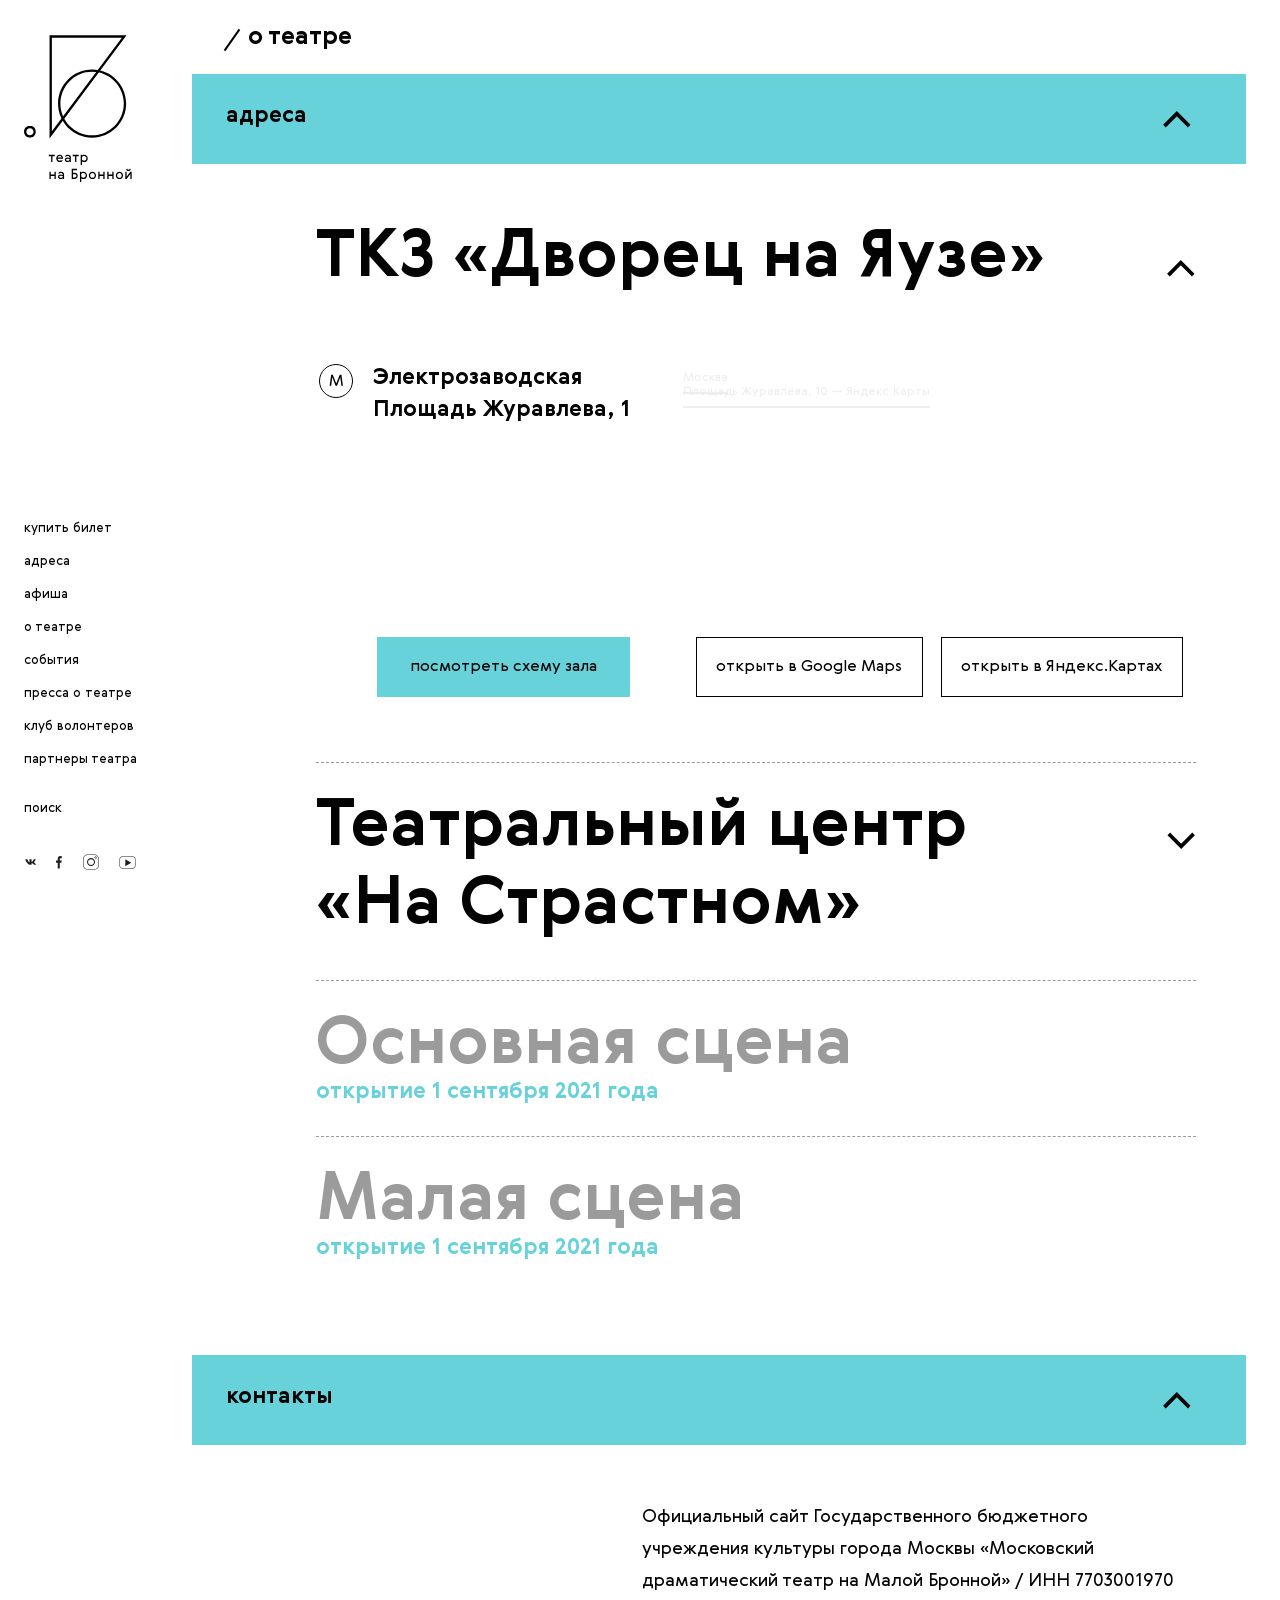
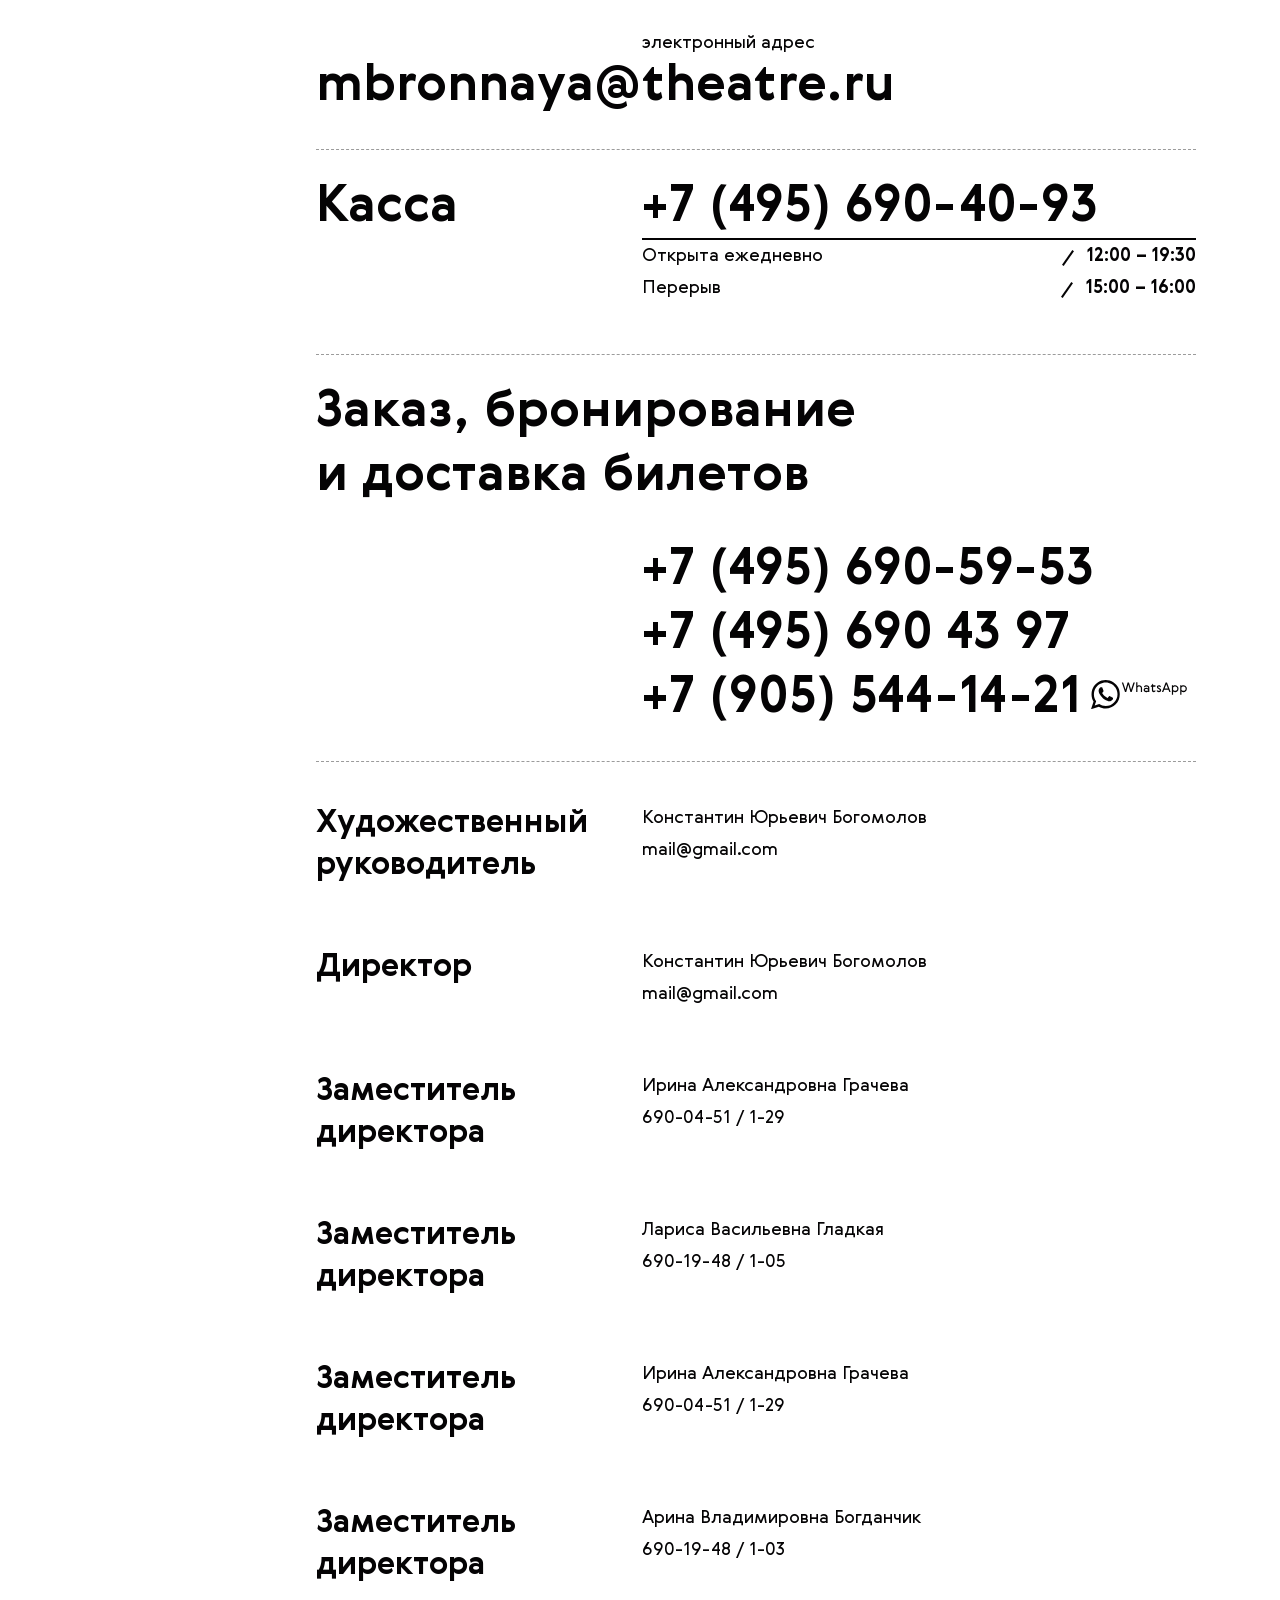
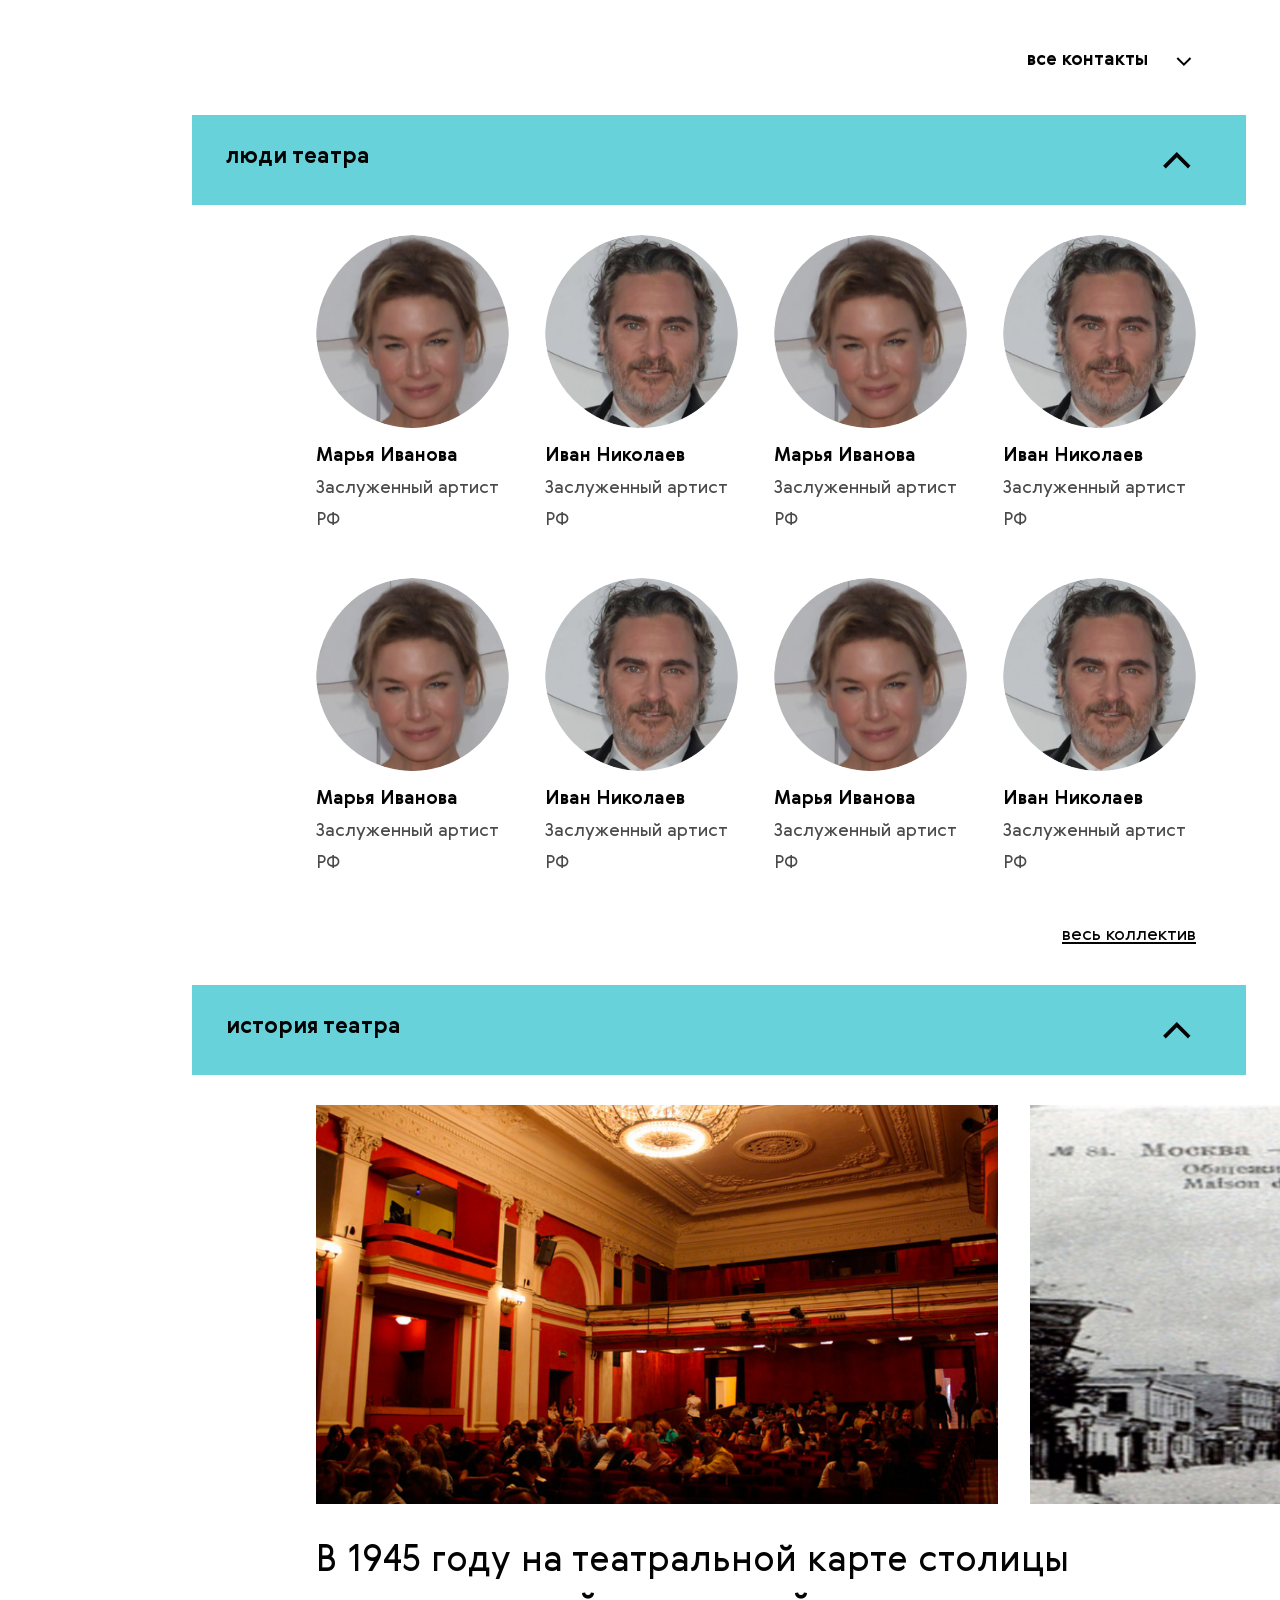
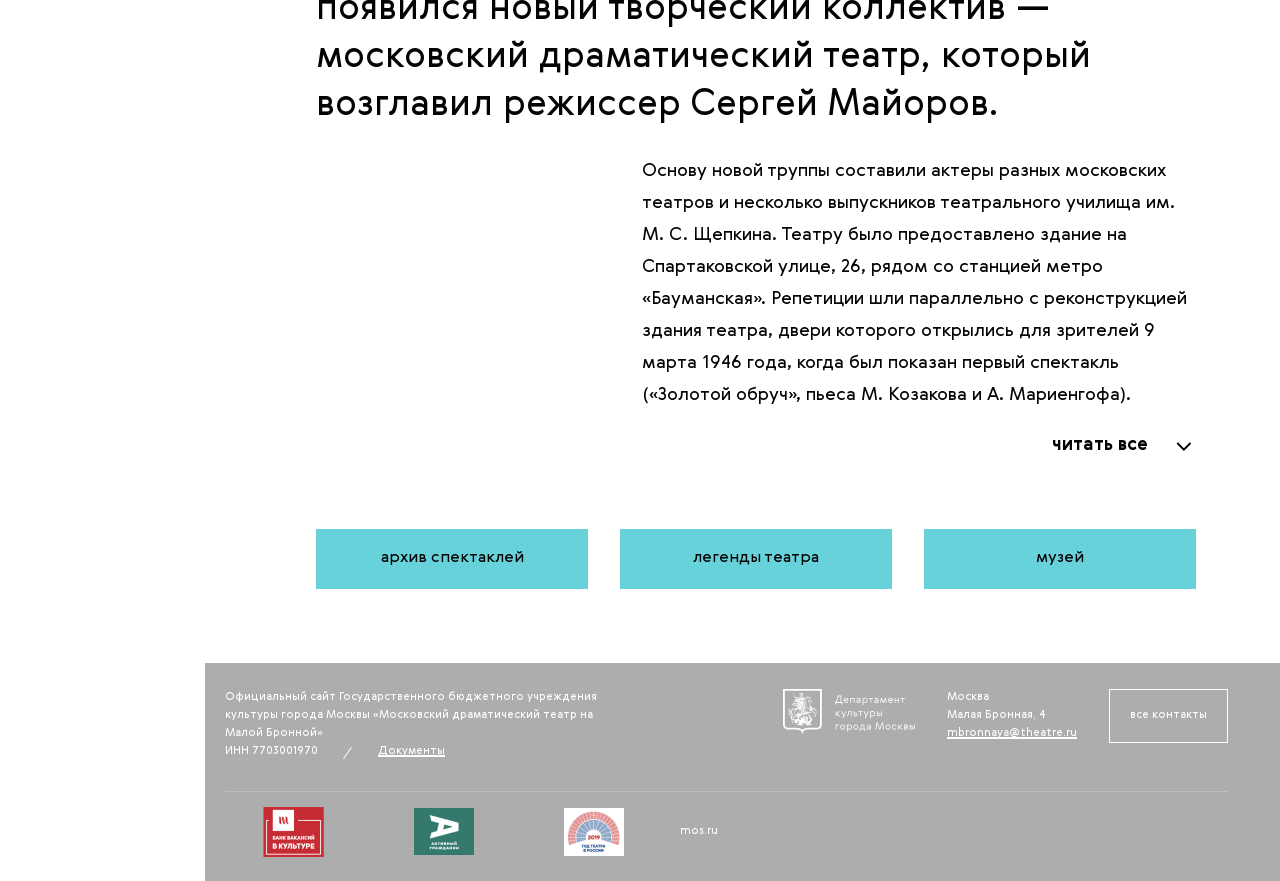
==== commit c23a1aa6: "fx" ====
--- a/about.html
+++ b/about.html
@@ -1 +1 @@
-<html lang="en"><head><meta charset="UTF-8" /><meta name="viewport" content="width=device-width, initial-scale=1.0" /><title>Театр на Малой Бронной</title><meta name="description" /><meta name="keywords" /><meta http-equiv="X-UA-Compatible" content="ie=edge" /><meta name="format-detection" content="telephone=no" /><meta name="HandheldFriendly" content="true" /><link rel="stylesheet" href="style.css" /></head><body class="wide-page"><header class="header"><a href="/" class="logo"><picture class="logo_image"><source srcset="src/img/logo-mobile.svg" media="(max-width: 767px)"></source><img src="src/img/logo.svg" /></picture><img src="src/img/logo-mobile-small.svg" class="logo_image__mobile-fixed" /></a><nav class="menu"><div class="menu-toggle"></div><div class="menu_content"><button class="menu_search-icon"></button><img src="src/img/logo-mobile-menu.svg" class="menu_logo" /><div class="search"><div id="search-close" class="search_close"></div><div class="search_fade"></div><div class="search_content"><input type="search" placeholder="поиск" required="true" class="search_input" /><div class="search_results"><a href="spectacle.html" class="search_result">макбет</a><a href="spectacle.html" class="search_result">леди макбет</a><a href="spectacle.html" class="search_result">макбет трагедия</a></div></div></div><a href="/" class="menu_link menu_link__mobile"><span class="menu_link-text">купить билет</span></a><a href="/" class="menu_link menu_link__mobile"><span class="menu_link-text">адреса</span></a><a href="/afisha.html" class="menu_link active"><span class="menu_link-text">афиша</span></a><a href="/about.html" class="menu_link"><span class="menu_link-text">о театре</span></a><a href="/events.html" class="menu_link"><span class="menu_link-text">события</span></a><a href="/press.html" class="menu_link"><span class="menu_link-text">пресса о&nbsp;театре</span></a><a href="/volunteers.html" class="menu_link"><span class="menu_link-text">клуб волонтеров</span></a><a href="/partners.html" class="menu_link"><span class="menu_link-text">партнеры театра</span></a><a href="/search.html" class="menu_link menu_link__indent"><span class="menu_link-text">поиск</span></a><div class="menu_social"><div class="social social__header"><div class="social_links"><a href="#" class="social_link social_link__vk"></a><a href="#" class="social_link social_link__fb"></a><a href="#" class="social_link social_link__insta"></a><a href="#" class="social_link social_link__youtube"></a></div></div></div></div></nav></header><main class="content"><span class="content_title">о театре</span><div class="accordion"><div class="accordion_item"><div data-tab="1" class="accordion_header"><span class="accordion_header-title">адреса</span></div><div class="accordion_content"><div class="accordion accordion__secondary"><div class="accordion_item"><div data-tab="adress-1" class="accordion_header"><span class="accordion_header-title">ТКЗ «Дворец на&nbsp;Яузе»</span></div><div class="accordion_content"><div class="place"><div class="place_adress"><div class="place_metro">Электрозаводская Площадь Журавлева, 1</div><button class="place_scheme-button">посмотреть схему&nbsp;зала</button></div><div class="place_map-holder"><div style="position:relative;overflow:hidden;"><a href="https://yandex.by/maps/213/moscow/?utm_medium=mapframe&amp;utm_source=maps" style="color:#eee;font-size:12px;position:absolute;top:0px;">Москва</a><a href="https://yandex.by/maps/213/moscow/house/ploshchad_zhuravlyova_10/Z04YcQdkTEYPQFtvfXt5cn5rYg==/?ll=37.704749%2C55.783214&amp;utm_medium=mapframe&amp;utm_source=maps&amp;z=18.2" style="color:#eee;font-size:12px;position:absolute;top:14px;">Площадь Журавлёва, 10 — Яндекс.Карты</a><iframe src="https://yandex.by/map-widget/v1/-/C8sMQWlE" width="560" height="400" frameborder="0" allowfullscreen="true" style="position:relative;"></iframe></div><div class="place_map-buttons"><button class="place_map-button">открыть в&nbsp;Google&nbsp;Maps<div class="place_map-button-border"></div></button><button class="place_map-button">открыть в&nbsp;Яндекс.Картах<div class="place_map-button-border"></div></button></div></div></div></div></div><div class="accordion_item accordion_item__closed"><div data-tab="adress-2" class="accordion_header"><span class="accordion_header-title">Театральный центр  «На&nbsp;Страстном»</span></div><div class="accordion_content"><div class="place"><div class="place_adress"><div class="place_metro">Электрозаводская Площадь Журавлева, 1</div><button class="place_scheme-button">посмотреть схему зала</button></div><div class="place_map-holder"><div style="position:relative;overflow:hidden;"><a href="https://yandex.by/maps/213/moscow/?utm_medium=mapframe&amp;utm_source=maps" style="color:#eee;font-size:12px;position:absolute;top:0px;">Москва</a><a href="https://yandex.by/maps/213/moscow/house/ploshchad_zhuravlyova_10/Z04YcQdkTEYPQFtvfXt5cn5rYg==/?ll=37.704749%2C55.783214&amp;utm_medium=mapframe&amp;utm_source=maps&amp;z=18.2" style="color:#eee;font-size:12px;position:absolute;top:14px;">Площадь Журавлёва, 10 — Яндекс.Карты</a><iframe src="https://yandex.by/map-widget/v1/-/C8sMQWlE" width="560" height="400" frameborder="0" allowfullscreen="true" style="position:relative;"></iframe></div><div class="place_map-buttons"><button class="place_map-button">открыть в Google Maps</button><button class="place_map-button">открыть в Яндекс.Картах</button></div></div></div></div></div><div class="accordion_item accordion_item__disabled"><div data-tab="adress-3" class="accordion_header"><span class="accordion_header-title">Основная сцена</span><span class="accordion_header-subtitle">открытие 1 сентября 2021 года</span></div></div><div class="accordion_item accordion_item__disabled"><div data-tab="adress-3" class="accordion_header"><span class="accordion_header-title">Малая сцена</span><span class="accordion_header-subtitle">открытие 1 сентября 2021 года</span></div></div></div></div></div><div class="accordion_item"><div data-tab="2" class="accordion_header"><span class="accordion_header-title">контакты</span></div><div class="accordion_content"><div class="contacts"><div class="contacts_section"><div class="contacts_row contacts_row__noindent"><div class="contacts_left"></div><div class="contacts_right"><p class="contacts_description">Официальный сайт Государственного бюджетного учреждения культуры города Москвы «Московский драматический театр на Малой Бронной» / ИНН 7703001970</p><span>электронный адрес</span></div></div><div class="contacts_row"><div class="contacts_left"><a href="mailto:#mbronnaya@theatre.ru" class="contacts_title">mbronnaya@theatre.ru</a></div></div></div><div class="contacts_section"><div class="contacts_row"><div class="contacts_left"><span class="contacts_title">Касса</span></div><div class="contacts_right"><a href="tel:+7(495)690-40-93"><div class="contacts_title">+7 (495) 690-40-93</div></a><table class="contacts_working_hours"><tbody><tr><td>Открыта ежедневно</td><td><span class="contacts_working_hours-time">12:00 – 19:30</span></td></tr><tr><td>Перерыв</td><td><span class="contacts_working_hours-time">15:00 – 16:00</span></td></tr></tbody></table></div></div></div><div class="contacts_section"><div class="contacts_row"><div class="contacts_left contacts_left__long"><div><span class="contacts_title">Заказ, бронирование и&nbsp;доставка билетов</span></div></div></div><div class="contacts_row"><div class="contacts_left"></div><div class="contacts_right"><div><a href="tel:+7(495)690-59-53" class="contacts_title contacts_title__nowrap">+7 (495) 690-59-53</a></div><div><a href="tel:+7(495)690 43 97" class="contacts_title contacts_title__nowrap">+7 (495) 690 43 97</a></div><div><a href="tel:+7(905)544-14-21" class="contacts_title contacts_title__nowrap">+7 (905) 544-14-21<img src="/src/img/whatsapp.svg" class="contacts_messenger" /></a></div></div></div></div><div class="contacts_section"><div class="contacts_row contacts_row__big-indent"><div class="contacts_left"><span class="contacts_subtitle">Художественный руководитель</span></div><div class="contacts_right"><span>Константин Юрьевич Богомолов</span><div><a href="mailto:mail@gmail.com" class="contacts_link">mail@gmail.com</a></div></div></div><div class="contacts_row contacts_row__big-indent"><div class="contacts_left"><span class="contacts_subtitle">Директор</span></div><div class="contacts_right"><span>Константин Юрьевич Богомолов</span><div><a href="mailto:mail@gmail.com" class="contacts_link">mail@gmail.com</a></div></div></div><div class="contacts_row contacts_row__big-indent"><div class="contacts_left"><span class="contacts_subtitle">Заместитель директора</span></div><div class="contacts_right"><span>Ирина Александровна Грачева</span><div><a href="tel:690-04-51" class="contacts_link">690-04-51 / 1-29</a></div></div></div><div class="contacts_row contacts_row__big-indent"><div class="contacts_left"><span class="contacts_subtitle">Заместитель директора</span></div><div class="contacts_right"><span>Лариса Васильевна Гладкая</span><div><a href="tel:690-04-51" class="contacts_link">690-19-48 / 1-05</a></div></div></div><div class="contacts_row contacts_row__big-indent"><div class="contacts_left"><span class="contacts_subtitle">Заместитель директора</span></div><div class="contacts_right"><span>Ирина Александровна Грачева</span><div><a href="tel:690-04-51" class="contacts_link">690-04-51 / 1-29</a></div></div></div><div class="contacts_row contacts_row__big-indent"><div class="contacts_left"><span class="contacts_subtitle">Заместитель директора</span></div><div class="contacts_right"><span>Арина Владимировна Богданчик</span><div><a href="tel:690-04-51" class="contacts_link">690-19-48 / 1-03</a></div></div></div><button class="contacts_more">все контакты<div class="contacts_more-icon"></div></button><div class="contacts_hidden"><div class="contacts_row"><div class="contacts_left"><span class="contacts_subtitle">Заместитель директора</span></div><div class="contacts_right"><span>Лариса Васильевна Гладкая</span><div><a href="tel:690-04-51" class="contacts_link">690-19-48 / 1-05</a></div></div></div><div class="contacts_row"><div class="contacts_left"><span class="contacts_subtitle">Заместитель директора</span></div><div class="contacts_right"><span>Ирина Александровна Грачева</span><div><a href="tel:690-04-51" class="contacts_link">690-04-51 / 1-29</a></div></div></div><div class="contacts_row"><div class="contacts_left"><span class="contacts_subtitle">Заместитель директора</span></div><div class="contacts_right"><span>Арина Владимировна Богданчик</span><div><a href="tel:690-04-51" class="contacts_link">690-19-48 / 1-03</a></div></div></div></div></div></div></div></div><div class="accordion_item"><div data-tab="3" class="accordion_header"><span class="accordion_header-title">люди театра</span></div><div class="accordion_content"><div class="people people__four"><div class="people_items"><a href="/person.html" class="people_item"><div class="people_item-image-wrapper"><img src="src/img/temp/people-1.jpg" class="people_item-image" /></div><span class="people_item-title">Марья Иванова</span><span class="people_item-subtitle">Заслуженный артист РФ</span></a><a href="/person.html" class="people_item"><div class="people_item-image-wrapper"><img src="src/img/temp/people-2.jpg" class="people_item-image" /></div><span class="people_item-title">Иван Николаев</span><span class="people_item-subtitle">Заслуженный артист РФ</span></a><a href="/person.html" class="people_item"><div class="people_item-image-wrapper"><img src="src/img/temp/people-1.jpg" class="people_item-image" /></div><span class="people_item-title">Марья Иванова</span><span class="people_item-subtitle">Заслуженный артист РФ</span></a><a href="/person.html" class="people_item"><div class="people_item-image-wrapper"><img src="src/img/temp/people-2.jpg" class="people_item-image" /></div><span class="people_item-title">Иван Николаев</span><span class="people_item-subtitle">Заслуженный артист РФ</span></a><a href="/person.html" class="people_item"><div class="people_item-image-wrapper"><img src="src/img/temp/people-1.jpg" class="people_item-image" /></div><span class="people_item-title">Марья Иванова</span><span class="people_item-subtitle">Заслуженный артист РФ</span></a><a href="/person.html" class="people_item"><div class="people_item-image-wrapper"><img src="src/img/temp/people-2.jpg" class="people_item-image" /></div><span class="people_item-title">Иван Николаев</span><span class="people_item-subtitle">Заслуженный артист РФ</span></a><a href="/person.html" class="people_item"><div class="people_item-image-wrapper"><img src="src/img/temp/people-1.jpg" class="people_item-image" /></div><span class="people_item-title">Марья Иванова</span><span class="people_item-subtitle">Заслуженный артист РФ</span></a><a href="/person.html" class="people_item"><div class="people_item-image-wrapper"><img src="src/img/temp/people-2.jpg" class="people_item-image" /></div><span class="people_item-title">Иван Николаев</span><span class="people_item-subtitle">Заслуженный артист РФ</span></a></div><div class="people_items event_hided-info"><a href="/person.html" class="people_item"><div class="people_item-image-wrapper"><img src="src/img/temp/people-1.jpg" class="people_item-image" /></div><span class="people_item-title">Марья Иванова</span></a><a href="/person.html" class="people_item"><div class="people_item-image-wrapper"><img src="src/img/temp/people-2.jpg" class="people_item-image" /></div><span class="people_item-title">Иван Николаев</span></a><a href="/person.html" class="people_item"><div class="people_item-image-wrapper"><img src="src/img/temp/people-1.jpg" class="people_item-image" /></div><span class="people_item-title">Марья Иванова</span></a><a href="/person.html" class="people_item"><div class="people_item-image-wrapper"><img src="src/img/temp/people-1.jpg" class="people_item-image" /></div><span class="people_item-title">Марья Иванова</span></a></div><a href="#" class="people">весь коллектив</a></div></div></div><div class="accordion_item"><div data-tab="4" class="accordion_header"><span class="accordion_header-title">история театра</span></div><div class="accordion_content"><div class="slider slider__accordion"><div class="slider_track"><div class="slider_item"><div class="slider_image-wrapper"><div class="slider_image-open"></div><img src="src/img/temp/history-1.jpg" class="slider_image" /></div></div><div class="slider_item"><div class="slider_image-wrapper"><div class="slider_image-open"></div><img src="src/img/temp/history-2.jpg" class="slider_image" /></div></div><div class="slider_item"><div class="slider_image-wrapper"><div class="slider_image-open"></div><img src="src/img/temp/history-1.jpg" class="slider_image" /></div></div><div class="slider_item"><div class="slider_image-wrapper"><div class="slider_image-open"></div><img src="src/img/temp/history-2.jpg" class="slider_image" /></div></div></div></div><h2 class="contacts_big-text">В 1945 году на театральной карте столицы появился новый творческий коллектив — московский драматический театр, который возглавил режиссер Cергей Майоров.</h2><div class="contacts"><div class="contacts_row"><div class="contacts_left"></div><div class="contacts_right"><p>Основу новой труппы составили актеры разных московских театров и несколько выпускников театрального училища им. М. С. Щепкина. Театру было предоставлено здание на Спартаковской улице, 26, рядом со станцией метро «Бауманская». Репетиции шли параллельно с реконструкцией здания театра, двери которого открылись для зрителей 9 марта 1946 года, когда был показан первый спектакль («Золотой обруч», пьеса М. Козакова и А. Мариенгофа).</p><button class="contacts_more">читать все<div class="contacts_more-icon"></div></button><div class="contacts_hidden"><p>Основу новой труппы составили актеры разных московских театров и несколько выпускников театрального училища им. М. С. Щепкина. Театру было предоставлено здание на Спартаковской улице, 26, рядом со станцией метро «Бауманская». Репетиции шли параллельно с реконструкцией здания театра, двери которого открылись для зрителей 9 марта 1946 года, когда был показан первый спектакль («Золотой обруч», пьеса М. Козакова и А. Мариенгофа).</p></div></div></div><div class="contacts_buttons"><a href="#" class="contacts_button">архив спектаклей</a><a href="#" class="contacts_button">легенды театра</a><a href="#" class="contacts_button">музей</a></div></div></div></div></div></main><div class="gallery-popup"><button class="gallery-popup_close"></button><div id="slider-gallery" class="slider slider__gallery"><div class="slider_counter"></div><div class="slider_track"><div class="slider_item"><img src="src/img/temp/event-popup-1.jpg" class="slider_image" /><div class="slider_item-content"><span class="slider_text">В этом же городе живет пожилая сеньора, горячо любящая своего единственного внука. В этом же городе живет пожилая сеньора, горячо любящая своего единственного внука.</span><button class="slider_share-button">поделиться</button></div></div><div class="slider_item"><img src="src/img/temp/event-popup-1.jpg" class="slider_image" /><div class="slider_item-content"><span class="slider_text">В этом же городе живет пожилая сеньора, горячо любящая своего единственного внука.</span><button class="slider_share-button">поделиться</button></div></div><div class="slider_item"><img src="src/img/temp/event-popup-1.jpg" class="slider_image" /><div class="slider_item-content"><span class="slider_text">В этом же городе живет пожилая сеньора, горячо любящая своего единственного внука. В этом же городе живет пожилая сеньора, горячо любящая своего единственного внука.</span><button class="slider_share-button">поделиться</button></div></div><div class="slider_item"><img src="src/img/temp/event-popup-1.jpg" class="slider_image" /><div class="slider_item-content"><span class="slider_text">В этом же городе живет пожилая сеньора, горячо любящая своего единственного внука.</span><button class="slider_share-button">поделиться</button></div></div></div></div></div><footer class="footer"><div class="footer_mobile"><div class="social"><span class="social_title">следите за нами в соцсетях</span><div class="social_links"><a href="#" class="social_link social_link__vk"></a><a href="#" class="social_link social_link__fb"></a><a href="#" class="social_link social_link__insta"></a><a href="#" class="social_link social_link__youtube"></a></div></div><div class="footer_menu"><a href="afisha.html" class="footer_menu-link">афиша</a><a href="/about.html" class="footer_menu-link">адреса</a><a href="#" class="footer_menu-link">купить билет</a><a href="#" class="footer_menu-link">схема зала</a><span class="footer_menu-link footer_menu-link__disabled">фотобанк</span><a href="volunteers.html" class="footer_menu-link">клуб волонтеров</a><a href="/partners.html" class="footer_menu-link">партнеры театра</a><a href="#" class="footer_menu-link">контакты</a></div></div><div class="footer_content"><div class="footer_columns"><div class="footer_column footer_column__flex"><img src="src/img/dkm.svg" class="footer_logo" /><div class="footer_contacts"><div class="footer_adress"><span>Москва</span><span>Малая Бронная, 4</span><a href="mailto:mbronnaya@theatre.ru">mbronnaya@theatre.ru</a></div><a class="footer_contacts-button">все контакты</a></div></div><div class="footer_column"><p class="footer_description">Официальный сайт Государственного бюджетного учреждения культуры города Москвы  «Московский драматический театр на Малой Бронной»</p><div class="footer_documents"><span class="footer_inn">ИНН 7703001970</span><a href="#" class="footer_documents-link">Документы</a></div></div></div><div class="footer_bottom"><img src="src/img/bank-of-vacancies.jpg" class="footer_bottom-image" /><img src="src/img/active-citizen.jpg" class="footer_bottom-image" /><img src="src/img/year-of-theatre.jpg" class="footer_bottom-image" /><a href="#" class="footer_outer-link">mos.ru</a></div></div></footer><script src="//s7.addthis.com/js/300/addthis_widget.js#pubid=ra-5642faf671d1921e" async="async"></script><script src="src/js/tiny-slider.min.js"></script><script src="src/js/main.js"></script><script src="src/js/about.js"></script><script src="src/js/gallery-popup.js"></script></body></html>+<html lang="en"><head><meta charset="UTF-8" /><meta name="viewport" content="width=device-width, initial-scale=1.0" /><title>Театр на Малой Бронной</title><meta name="description" /><meta name="keywords" /><meta http-equiv="X-UA-Compatible" content="ie=edge" /><meta name="format-detection" content="telephone=no" /><meta name="HandheldFriendly" content="true" /><link rel="stylesheet" href="style.css" /></head><body class="wide-page accordion-page"><header class="header"><a href="/" class="logo"><picture class="logo_image"><source srcset="src/img/logo-mobile.svg" media="(max-width: 767px)"></source><img src="src/img/logo.svg" /></picture><img src="src/img/logo-mobile-small.svg" class="logo_image__mobile-fixed" /></a><nav class="menu"><div class="menu-toggle"></div><div class="menu_content"><button class="menu_search-icon"></button><img src="src/img/logo-mobile-menu.svg" class="menu_logo" /><div class="search"><div id="search-close" class="search_close"></div><div class="search_fade"></div><div class="search_content"><input type="search" placeholder="поиск" required="true" class="search_input" /><div class="search_results"><a href="spectacle.html" class="search_result">макбет</a><a href="spectacle.html" class="search_result">леди макбет</a><a href="spectacle.html" class="search_result">макбет трагедия</a></div></div></div><a href="/" class="menu_link menu_link__mobile"><span class="menu_link-text">купить билет</span></a><a href="/" class="menu_link menu_link__mobile"><span class="menu_link-text">адреса</span></a><a href="/afisha.html" class="menu_link active"><span class="menu_link-text">афиша</span></a><a href="/about.html" class="menu_link"><span class="menu_link-text">о театре</span></a><a href="/events.html" class="menu_link"><span class="menu_link-text">события</span></a><a href="/press.html" class="menu_link"><span class="menu_link-text">пресса о&nbsp;театре</span></a><a href="/volunteers.html" class="menu_link"><span class="menu_link-text">клуб волонтеров</span></a><a href="/partners.html" class="menu_link"><span class="menu_link-text">партнеры театра</span></a><a href="/search.html" class="menu_link menu_link__indent"><span class="menu_link-text">поиск</span></a><div class="menu_social"><div class="social social__header"><div class="social_links"><a href="#" class="social_link social_link__vk"></a><a href="#" class="social_link social_link__fb"></a><a href="#" class="social_link social_link__insta"></a><a href="#" class="social_link social_link__youtube"></a></div></div></div></div></nav></header><main class="content"><span class="content_title">о театре</span><div class="accordion"><div class="accordion_item"><div data-tab="1" class="accordion_header"><span class="accordion_header-title">адреса</span></div><div class="accordion_content"><div class="accordion accordion__secondary"><div class="accordion_item"><div data-tab="adress-1" class="accordion_header"><span class="accordion_header-title">ТКЗ «Дворец на&nbsp;Яузе»</span></div><div class="accordion_content"><div class="place"><div class="place_adress"><div class="place_metro">Электрозаводская Площадь Журавлева, 1</div><button class="place_scheme-button">посмотреть схему&nbsp;зала</button></div><div class="place_map-holder"><div style="position:relative;overflow:hidden;"><a href="https://yandex.by/maps/213/moscow/?utm_medium=mapframe&amp;utm_source=maps" style="color:#eee;font-size:12px;position:absolute;top:0px;">Москва</a><a href="https://yandex.by/maps/213/moscow/house/ploshchad_zhuravlyova_10/Z04YcQdkTEYPQFtvfXt5cn5rYg==/?ll=37.704749%2C55.783214&amp;utm_medium=mapframe&amp;utm_source=maps&amp;z=18.2" style="color:#eee;font-size:12px;position:absolute;top:14px;">Площадь Журавлёва, 10 — Яндекс.Карты</a><iframe src="https://yandex.by/map-widget/v1/-/C8sMQWlE" width="560" height="400" frameborder="0" allowfullscreen="true" style="position:relative;"></iframe></div><div class="place_map-buttons"><button class="place_map-button">открыть в&nbsp;Google&nbsp;Maps<div class="place_map-button-border"></div></button><button class="place_map-button">открыть в&nbsp;Яндекс.Картах<div class="place_map-button-border"></div></button></div></div></div></div></div><div class="accordion_item accordion_item__closed"><div data-tab="adress-2" class="accordion_header"><span class="accordion_header-title">Театральный центр  «На&nbsp;Страстном»</span></div><div class="accordion_content"><div class="place"><div class="place_adress"><div class="place_metro">Электрозаводская Площадь Журавлева, 1</div><button class="place_scheme-button">посмотреть схему зала</button></div><div class="place_map-holder"><div style="position:relative;overflow:hidden;"><a href="https://yandex.by/maps/213/moscow/?utm_medium=mapframe&amp;utm_source=maps" style="color:#eee;font-size:12px;position:absolute;top:0px;">Москва</a><a href="https://yandex.by/maps/213/moscow/house/ploshchad_zhuravlyova_10/Z04YcQdkTEYPQFtvfXt5cn5rYg==/?ll=37.704749%2C55.783214&amp;utm_medium=mapframe&amp;utm_source=maps&amp;z=18.2" style="color:#eee;font-size:12px;position:absolute;top:14px;">Площадь Журавлёва, 10 — Яндекс.Карты</a><iframe src="https://yandex.by/map-widget/v1/-/C8sMQWlE" width="560" height="400" frameborder="0" allowfullscreen="true" style="position:relative;"></iframe></div><div class="place_map-buttons"><button class="place_map-button">открыть в&nbsp;Google&nbsp;Maps<div class="place_map-button-border"></div></button><button class="place_map-button">открыть в&nbsp;Яндекс.Картах<div class="place_map-button-border"></div></button></div></div></div></div></div><div class="accordion_item accordion_item__disabled"><div data-tab="adress-3" class="accordion_header"><span class="accordion_header-title">Основная сцена</span><span class="accordion_header-subtitle">открытие 1 сентября 2021 года</span></div></div><div class="accordion_item accordion_item__disabled"><div data-tab="adress-3" class="accordion_header"><span class="accordion_header-title">Малая сцена</span><span class="accordion_header-subtitle">открытие 1 сентября 2021 года</span></div></div></div></div></div><div class="accordion_item"><div data-tab="2" class="accordion_header"><span class="accordion_header-title">контакты</span></div><div class="accordion_content"><div class="contacts"><div class="contacts_section"><div class="contacts_row contacts_row__noindent"><div class="contacts_left"></div><div class="contacts_right"><p class="contacts_description">Официальный сайт Государственного бюджетного учреждения культуры города Москвы «Московский драматический театр на Малой Бронной» / ИНН 7703001970</p><span>электронный адрес</span></div></div><div class="contacts_row"><div class="contacts_left"><a href="mailto:#mbronnaya@theatre.ru" class="contacts_title">mbronnaya@theatre.ru</a></div></div></div><div class="contacts_section"><div class="contacts_row"><div class="contacts_left"><span class="contacts_title">Касса</span></div><div class="contacts_right"><a href="tel:+7(495)690-40-93"><div class="contacts_title">+7 (495) 690-40-93</div></a><table class="contacts_working_hours"><tbody><tr><td>Открыта ежедневно</td><td><span class="contacts_working_hours-time">12:00 – 19:30</span></td></tr><tr><td>Перерыв</td><td><span class="contacts_working_hours-time">15:00 – 16:00</span></td></tr></tbody></table></div></div></div><div class="contacts_section"><div class="contacts_row"><div class="contacts_left contacts_left__long"><div><span class="contacts_title">Заказ, бронирование и&nbsp;доставка билетов</span></div></div></div><div class="contacts_row"><div class="contacts_left"></div><div class="contacts_right"><div><a href="tel:+7(495)690-59-53" class="contacts_title contacts_title__nowrap">+7 (495) 690-59-53</a></div><div><a href="tel:+7(495)690 43 97" class="contacts_title contacts_title__nowrap">+7 (495) 690 43 97</a></div><div><a href="tel:+7(905)544-14-21" class="contacts_title contacts_title__nowrap">+7 (905) 544-14-21<img src="/src/img/whatsapp.svg" class="contacts_messenger" /></a></div></div></div></div><div class="contacts_section"><div class="contacts_row contacts_row__big-indent"><div class="contacts_left"><span class="contacts_subtitle">Художественный руководитель</span></div><div class="contacts_right"><span>Константин Юрьевич Богомолов</span><div><a href="mailto:mail@gmail.com" class="contacts_link">mail@gmail.com</a></div></div></div><div class="contacts_row contacts_row__big-indent"><div class="contacts_left"><span class="contacts_subtitle">Директор</span></div><div class="contacts_right"><span>Константин Юрьевич Богомолов</span><div><a href="mailto:mail@gmail.com" class="contacts_link">mail@gmail.com</a></div></div></div><div class="contacts_row contacts_row__big-indent"><div class="contacts_left"><span class="contacts_subtitle">Заместитель директора</span></div><div class="contacts_right"><span>Ирина Александровна Грачева</span><div><a href="tel:690-04-51" class="contacts_link">690-04-51 / 1-29</a></div></div></div><div class="contacts_row contacts_row__big-indent"><div class="contacts_left"><span class="contacts_subtitle">Заместитель директора</span></div><div class="contacts_right"><span>Лариса Васильевна Гладкая</span><div><a href="tel:690-04-51" class="contacts_link">690-19-48 / 1-05</a></div></div></div><div class="contacts_row contacts_row__big-indent"><div class="contacts_left"><span class="contacts_subtitle">Заместитель директора</span></div><div class="contacts_right"><span>Ирина Александровна Грачева</span><div><a href="tel:690-04-51" class="contacts_link">690-04-51 / 1-29</a></div></div></div><div class="contacts_row contacts_row__big-indent"><div class="contacts_left"><span class="contacts_subtitle">Заместитель директора</span></div><div class="contacts_right"><span>Арина Владимировна Богданчик</span><div><a href="tel:690-04-51" class="contacts_link">690-19-48 / 1-03</a></div></div></div><button class="contacts_more">все контакты<div class="contacts_more-icon"></div></button><div class="contacts_hidden"><div class="contacts_row"><div class="contacts_left"><span class="contacts_subtitle">Заместитель директора</span></div><div class="contacts_right"><span>Лариса Васильевна Гладкая</span><div><a href="tel:690-04-51" class="contacts_link">690-19-48 / 1-05</a></div></div></div><div class="contacts_row"><div class="contacts_left"><span class="contacts_subtitle">Заместитель директора</span></div><div class="contacts_right"><span>Ирина Александровна Грачева</span><div><a href="tel:690-04-51" class="contacts_link">690-04-51 / 1-29</a></div></div></div><div class="contacts_row"><div class="contacts_left"><span class="contacts_subtitle">Заместитель директора</span></div><div class="contacts_right"><span>Арина Владимировна Богданчик</span><div><a href="tel:690-04-51" class="contacts_link">690-19-48 / 1-03</a></div></div></div></div></div></div></div></div><div class="accordion_item"><div data-tab="3" class="accordion_header"><span class="accordion_header-title">люди театра</span></div><div class="accordion_content"><div class="people people__four"><div class="people_items"><a href="/person.html" class="people_item"><div class="people_item-image-wrapper"><img src="src/img/temp/people-1.jpg" class="people_item-image" /></div><span class="people_item-title">Марья Иванова</span><span class="people_item-subtitle">Заслуженный артист РФ</span></a><a href="/person.html" class="people_item"><div class="people_item-image-wrapper"><img src="src/img/temp/people-2.jpg" class="people_item-image" /></div><span class="people_item-title">Иван Николаев</span><span class="people_item-subtitle">Заслуженный артист РФ</span></a><a href="/person.html" class="people_item"><div class="people_item-image-wrapper"><img src="src/img/temp/people-1.jpg" class="people_item-image" /></div><span class="people_item-title">Марья Иванова</span><span class="people_item-subtitle">Заслуженный артист РФ</span></a><a href="/person.html" class="people_item"><div class="people_item-image-wrapper"><img src="src/img/temp/people-2.jpg" class="people_item-image" /></div><span class="people_item-title">Иван Николаев</span><span class="people_item-subtitle">Заслуженный артист РФ</span></a><a href="/person.html" class="people_item"><div class="people_item-image-wrapper"><img src="src/img/temp/people-1.jpg" class="people_item-image" /></div><span class="people_item-title">Марья Иванова</span><span class="people_item-subtitle">Заслуженный артист РФ</span></a><a href="/person.html" class="people_item"><div class="people_item-image-wrapper"><img src="src/img/temp/people-2.jpg" class="people_item-image" /></div><span class="people_item-title">Иван Николаев</span><span class="people_item-subtitle">Заслуженный артист РФ</span></a><a href="/person.html" class="people_item"><div class="people_item-image-wrapper"><img src="src/img/temp/people-1.jpg" class="people_item-image" /></div><span class="people_item-title">Марья Иванова</span><span class="people_item-subtitle">Заслуженный артист РФ</span></a><a href="/person.html" class="people_item"><div class="people_item-image-wrapper"><img src="src/img/temp/people-2.jpg" class="people_item-image" /></div><span class="people_item-title">Иван Николаев</span><span class="people_item-subtitle">Заслуженный артист РФ</span></a></div><div class="people_items event_hided-info"><a href="/person.html" class="people_item"><div class="people_item-image-wrapper"><img src="src/img/temp/people-1.jpg" class="people_item-image" /></div><span class="people_item-title">Марья Иванова</span></a><a href="/person.html" class="people_item"><div class="people_item-image-wrapper"><img src="src/img/temp/people-2.jpg" class="people_item-image" /></div><span class="people_item-title">Иван Николаев</span></a><a href="/person.html" class="people_item"><div class="people_item-image-wrapper"><img src="src/img/temp/people-1.jpg" class="people_item-image" /></div><span class="people_item-title">Марья Иванова</span></a><a href="/person.html" class="people_item"><div class="people_item-image-wrapper"><img src="src/img/temp/people-1.jpg" class="people_item-image" /></div><span class="people_item-title">Марья Иванова</span></a></div><a href="#" class="people">весь коллектив</a></div></div></div><div class="accordion_item"><div data-tab="4" class="accordion_header"><span class="accordion_header-title">история театра</span></div><div class="accordion_content"><div class="slider slider__accordion"><div class="slider_track"><div class="slider_item"><div class="slider_image-wrapper"><div class="slider_image-open"></div><img src="src/img/temp/history-1.jpg" class="slider_image" /></div></div><div class="slider_item"><div class="slider_image-wrapper"><div class="slider_image-open"></div><img src="src/img/temp/history-2.jpg" class="slider_image" /></div></div><div class="slider_item"><div class="slider_image-wrapper"><div class="slider_image-open"></div><img src="src/img/temp/history-1.jpg" class="slider_image" /></div></div><div class="slider_item"><div class="slider_image-wrapper"><div class="slider_image-open"></div><img src="src/img/temp/history-2.jpg" class="slider_image" /></div></div></div></div><h2 class="contacts_big-text">В 1945 году на театральной карте столицы появился новый творческий коллектив — московский драматический театр, который возглавил режиссер Cергей Майоров.</h2><div class="contacts"><div class="contacts_row"><div class="contacts_left"></div><div class="contacts_right"><p>Основу новой труппы составили актеры разных московских театров и несколько выпускников театрального училища им. М. С. Щепкина. Театру было предоставлено здание на Спартаковской улице, 26, рядом со станцией метро «Бауманская». Репетиции шли параллельно с реконструкцией здания театра, двери которого открылись для зрителей 9 марта 1946 года, когда был показан первый спектакль («Золотой обруч», пьеса М. Козакова и А. Мариенгофа).</p><button class="contacts_more">читать все<div class="contacts_more-icon"></div></button><div class="contacts_hidden"><p>Основу новой труппы составили актеры разных московских театров и несколько выпускников театрального училища им. М. С. Щепкина. Театру было предоставлено здание на Спартаковской улице, 26, рядом со станцией метро «Бауманская». Репетиции шли параллельно с реконструкцией здания театра, двери которого открылись для зрителей 9 марта 1946 года, когда был показан первый спектакль («Золотой обруч», пьеса М. Козакова и А. Мариенгофа).</p></div></div></div><div class="contacts_buttons"><a href="#" class="contacts_button">архив спектаклей</a><a href="#" class="contacts_button">легенды театра</a><a href="#" class="contacts_button">музей</a></div></div></div></div></div></main><div class="gallery-popup"><button class="gallery-popup_close"></button><div id="slider-gallery" class="slider slider__gallery"><div class="slider_counter"></div><div class="slider_track"><div class="slider_item"><img src="src/img/temp/event-popup-1.jpg" class="slider_image" /><div class="slider_item-content"><span class="slider_text">В этом же городе живет пожилая сеньора, горячо любящая своего единственного внука. В этом же городе живет пожилая сеньора, горячо любящая своего единственного внука.</span><button class="slider_share-button">поделиться</button></div></div><div class="slider_item"><img src="src/img/temp/event-popup-1.jpg" class="slider_image" /><div class="slider_item-content"><span class="slider_text">В этом же городе живет пожилая сеньора, горячо любящая своего единственного внука.</span><button class="slider_share-button">поделиться</button></div></div><div class="slider_item"><img src="src/img/temp/event-popup-1.jpg" class="slider_image" /><div class="slider_item-content"><span class="slider_text">В этом же городе живет пожилая сеньора, горячо любящая своего единственного внука. В этом же городе живет пожилая сеньора, горячо любящая своего единственного внука.</span><button class="slider_share-button">поделиться</button></div></div><div class="slider_item"><img src="src/img/temp/event-popup-1.jpg" class="slider_image" /><div class="slider_item-content"><span class="slider_text">В этом же городе живет пожилая сеньора, горячо любящая своего единственного внука.</span><button class="slider_share-button">поделиться</button></div></div></div></div></div><footer class="footer"><div class="footer_mobile"><div class="social"><span class="social_title">следите за нами в соцсетях</span><div class="social_links"><a href="#" class="social_link social_link__vk"></a><a href="#" class="social_link social_link__fb"></a><a href="#" class="social_link social_link__insta"></a><a href="#" class="social_link social_link__youtube"></a></div></div><div class="footer_menu"><a href="afisha.html" class="footer_menu-link">афиша</a><a href="/about.html" class="footer_menu-link">адреса</a><a href="#" class="footer_menu-link">купить билет</a><a href="#" class="footer_menu-link">схема зала</a><span class="footer_menu-link footer_menu-link__disabled">фотобанк</span><a href="volunteers.html" class="footer_menu-link">клуб волонтеров</a><a href="/partners.html" class="footer_menu-link">партнеры театра</a><a href="#" class="footer_menu-link">контакты</a></div></div><div class="footer_content"><div class="footer_columns"><div class="footer_column footer_column__flex"><img src="src/img/dkm.svg" class="footer_logo" /><div class="footer_contacts"><div class="footer_adress"><span>Москва</span><span>Малая Бронная, 4</span><a href="mailto:mbronnaya@theatre.ru">mbronnaya@theatre.ru</a></div><a class="footer_contacts-button">все контакты</a></div></div><div class="footer_column"><p class="footer_description">Официальный сайт Государственного бюджетного учреждения культуры города Москвы  «Московский драматический театр на Малой Бронной»</p><div class="footer_documents"><span class="footer_inn">ИНН 7703001970</span><a href="#" class="footer_documents-link">Документы</a></div></div></div><div class="footer_bottom"><img src="src/img/bank-of-vacancies.jpg" class="footer_bottom-image" /><img src="src/img/active-citizen.jpg" class="footer_bottom-image" /><img src="src/img/year-of-theatre.jpg" class="footer_bottom-image" /><a href="#" class="footer_outer-link">mos.ru</a></div></div></footer><script src="//s7.addthis.com/js/300/addthis_widget.js#pubid=ra-5642faf671d1921e" async="async"></script><script src="src/js/tiny-slider.min.js"></script><script src="src/js/main.js"></script><script src="src/js/about.js"></script><script src="src/js/gallery-popup.js"></script></body></html>
--- a/style.css
+++ b/style.css
@@ -1273,11 +1273,11 @@
   -webkit-appearance: none;
   -moz-appearance: none;
   appearance: none;
-  background-image: #fff;
+  background: #fff;
   border: 1px solid #040304;
   font-size: 12rem;
   line-height: 14rem;
-  padding: 6rem 10rem 7rem;
+  padding: 9rem 10rem 5rem;
   text-align: center;
   border-radius: 0;
   outline: none;
@@ -1599,6 +1599,10 @@
     display: block;
     color: #040304;
   }
+}
+
+.menu-opened .menu_link__mobile {
+  color: #040304;
 }
 
 .menu_link__indent {
@@ -1837,15 +1841,20 @@
   }
 }
 
-.wide-page .content {
-  padding-top: 0;
+.accordion-page .content {
   padding-left: 0;
   padding-right: 0;
+}
+
+.wide-page .content,
+.accordion-page .content {
+  padding-top: 0;
   border-top: 1px solid #040304;
 }
 
 @media all and (min-width: 767px) {
-  .wide-page .content {
+  .wide-page .content,
+  .accordion-page .content {
     padding-left: 110rem;
     padding-top: 16rem;
     border: none;
@@ -1853,7 +1862,8 @@
 }
 
 @media all and (min-width: 1259px) {
-  .wide-page .content {
+  .wide-page .content,
+  .accordion-page .content {
     padding-right: 34rem;
     padding-left: 15vw;
     padding-top: 26rem;
@@ -1861,13 +1871,15 @@
 }
 
 @media all and (min-width: 1366px) {
-  .wide-page .content {
+  .wide-page .content,
+  .accordion-page .content {
     padding-left: 16vw;
   }
 }
 
 @media all and (min-width: 1799px) {
-  .wide-page .content {
+  .wide-page .content,
+  .accordion-page .content {
     padding-left: 15vw;
     padding-top: 40rem;
     padding-right: 48rem;
@@ -2907,6 +2919,24 @@
   background-color: transparent;
   -webkit-filter: grayscale(1) brightness(0.5);
   filter: grayscale(1) brightness(0.5);
+}
+
+@media all and (min-width: 767px) {
+  .tabs {
+    padding: 0 22rem;
+  }
+}
+
+@media all and (min-width: 1259px) {
+  .tabs {
+    padding: 0 36rem;
+  }
+}
+
+@media all and (min-width: 1799px) {
+  .tabs {
+    padding: 0 50rem;
+  }
 }
 
 .tabs_content {
@@ -3740,6 +3770,17 @@
   }
 }
 
+.spectacle_image-wrapper::before {
+  content: '';
+  background: rgba(4, 3, 4, 0.35);
+  position: absolute;
+  left: 0;
+  top: 0;
+  right: 0;
+  bottom: 0;
+  z-index: 1;
+}
+
 .spectacle_image-wrapper::after {
   content: none;
 }
@@ -3807,6 +3848,7 @@
   right: 24rem;
   top: 17rem;
   text-decoration: none;
+  z-index: 2;
 }
 
 @media all and (min-width: 1259px) {
@@ -3831,7 +3873,7 @@
   position: absolute;
   left: 17rem;
   bottom: 20rem;
-  z-index: 1;
+  z-index: 2;
 }
 
 @media all and (min-width: 767px) {
@@ -4389,6 +4431,34 @@
 
 .spectacle__line .spectacle_adress {
   margin-bottom: 0;
+}
+
+@media all and (min-width: 1259px) {
+  .spectacle__line .spectacle_adress {
+    margin-right: 0;
+  }
+}
+
+.spectacle_adress + .spectacle_adress {
+  margin-top: -8rem;
+}
+
+@media all and (min-width: 767px) {
+  .spectacle_adress + .spectacle_adress {
+    margin-top: -12rem;
+  }
+}
+
+@media all and (min-width: 1259px) {
+  .spectacle_adress + .spectacle_adress {
+    margin-top: -16rem;
+  }
+}
+
+@media all and (min-width: 1799px) {
+  .spectacle_adress + .spectacle_adress {
+    margin-top: -18rem;
+  }
 }
 
 .spectacle_duration::before {
@@ -4482,7 +4552,7 @@
   .spectacle_creators {
     font-size: 20rem;
     line-height: 30rem;
-    min-height: 70rem;
+    min-height: 120rem;
   }
 }
 
@@ -4563,7 +4633,29 @@
 @media all and (min-width: 767px) {
   .spectacle__line .spectacle_info {
     max-width: none;
-    display: block;
+    display: -webkit-box;
+    display: -ms-flexbox;
+    display: flex;
+    -webkit-box-orient: horizontal;
+    -webkit-box-direction: normal;
+    -ms-flex-direction: row;
+    flex-direction: row;
+    -webkit-box-pack: justify;
+    -ms-flex-pack: justify;
+    justify-content: space-between;
+  }
+}
+
+@media all and (min-width: 1000px) {
+  .spectacle__line .spectacle_info {
+    padding-right: 25%;
+  }
+}
+
+@media all and (min-width: 1259px) {
+  .spectacle__line .spectacle_info * {
+    -ms-flex-negative: 0;
+    flex-shrink: 0;
   }
 }
 
@@ -4637,6 +4729,13 @@
 .spectacle__line .spectacle_info-rating {
   top: auto;
   bottom: 0;
+}
+
+@media all and (min-width: 1259px) {
+  .spectacle__line .spectacle_info-rating {
+    right: auto;
+    left: 102%;
+  }
 }
 
 .spectacle_controls {
@@ -5108,6 +5207,22 @@
   }
 }
 
+.press {
+  margin: 0 0 24rem;
+}
+
+@media all and (min-width: 1259px) {
+  .press {
+    margin-bottom: 34rem;
+  }
+}
+
+@media all and (min-width: 1799px) {
+  .press {
+    margin-bottom: 54rem;
+  }
+}
+
 .press__big {
   padding: 28rem 0 36rem;
 }
@@ -5297,14 +5412,14 @@
 
 @media all and (min-width: 1259px) {
   .search-results .quote_date {
+    font-size: 14rem;
+    line-height: 1.8;
+  }
+}
+
+@media all and (min-width: 1799px) {
+  .search-results .quote_date {
     font-size: 16rem;
-    line-height: 1.8;
-  }
-}
-
-@media all and (min-width: 1799px) {
-  .search-results .quote_date {
-    font-size: 18rem;
   }
 }
 
@@ -5340,14 +5455,14 @@
 
 @media all and (min-width: 1259px) {
   .search-results .quote_link {
+    font-size: 14rem;
+    line-height: 1.8;
+  }
+}
+
+@media all and (min-width: 1799px) {
+  .search-results .quote_link {
     font-size: 16rem;
-    line-height: 1.8;
-  }
-}
-
-@media all and (min-width: 1799px) {
-  .search-results .quote_link {
-    font-size: 18rem;
   }
 }
 
@@ -5631,6 +5746,129 @@
   display: flex;
 }
 
+.tickets_adress {
+  display: block;
+  color: #FF0066;
+  font-size: 14rem;
+  line-height: 22rem;
+  position: relative;
+  -webkit-box-sizing: border-box;
+  box-sizing: border-box;
+}
+
+@media all and (min-width: 1259px) {
+  .tickets_adress {
+    font-size: 22rem;
+    line-height: 32rem;
+  }
+}
+
+@media all and (min-width: 1799px) {
+  .tickets_adress {
+    font-size: 32rem;
+    line-height: 48rem;
+  }
+}
+
+.tickets_duration {
+  padding-right: 40rem;
+  padding-left: 27rem;
+}
+
+@media all and (min-width: 1259px) {
+  .tickets_duration {
+    padding-left: 50rem;
+    padding-right: 60rem;
+  }
+}
+
+@media all and (min-width: 1799px) {
+  .tickets_duration {
+    padding-left: 72rem;
+  }
+}
+
+.tickets_duration::before {
+  content: "";
+  position: absolute;
+  top: 3rem;
+  left: 0;
+  width: 20rem;
+  height: 20rem;
+  background: url(src/img/clock.svg) no-repeat 0 0/contain;
+}
+
+@media all and (min-width: 1259px) {
+  .tickets_duration::before {
+    width: 34rem;
+    height: 34rem;
+    background-size: 100% auto;
+  }
+}
+
+@media all and (min-width: 1799px) {
+  .tickets_duration::before {
+    width: 48rem;
+    height: 48rem;
+  }
+}
+
+.tickets_adress {
+  font-size: 14rem;
+  padding-left: 18rem;
+  display: block;
+  margin: 0 0 16rem;
+}
+
+@media all and (min-width: 767px) {
+  .tickets_adress {
+    font-size: 18px;
+  }
+}
+
+.tickets_adress::before {
+  content: "";
+  position: absolute;
+  top: 5rem;
+  left: 0;
+  width: 10rem;
+  height: 13rem;
+  background: url(src/img/marker.svg) no-repeat 0 0/contain;
+  -webkit-filter: grayscale(1) brightness(0.5);
+  filter: grayscale(1) brightness(0.5);
+  -webkit-transition: .2s ease-in-out transform, .2s ease-in-out filter;
+  transition: .2s ease-in-out transform, .2s ease-in-out filter;
+}
+
+@media all and (min-width: 767px) {
+  .tickets_adress::before {
+    top: 12rem;
+  }
+}
+
+.tickets_adress:hover::before {
+  -webkit-filter: none;
+  filter: none;
+  -webkit-transform: scale(1.15);
+  transform: scale(1.15);
+}
+
+.tickets_adress-link {
+  color: #040304;
+  border-bottom: 1rem dashed currentColor;
+  -webkit-transition: .2s ease-in-out color;
+  transition: .2s ease-in-out color;
+}
+
+.tickets_adress-link::after {
+  display: none;
+}
+
+.tickets_adress:hover .tickets_adress-link,
+.tickets_adress:active .tickets_adress-link {
+  color: #FF0066;
+}
+
 .slider {
   padding: 0 26rem;
   overflow: hidden;
@@ -5648,8 +5886,14 @@
 }
 
 .slider__accordion {
-  margin: 0 -52rem;
+  margin: -52rem -26rem 0;
   padding: 0 52rem;
+}
+
+@media all and (min-width: 767px) {
+  .slider__accordion {
+    margin-top: 0;
+  }
 }
 
 @media all and (min-width: 1259px) {
@@ -6303,21 +6547,21 @@
 }
 
 .event_slider-wrapper {
-  margin: 0 -26rem 10rem;
+  margin: 0 -26rem 16rem;
   position: relative;
 }
 
 @media all and (min-width: 1259px) {
   .event_slider-wrapper {
     margin-right: -3vw;
-    margin-bottom: 22rem;
+    margin-bottom: 26rem;
   }
 }
 
 @media all and (min-width: 1799px) {
   .event_slider-wrapper {
     margin-right: -5vw;
-    margin-bottom: 32rem;
+    margin-bottom: 40rem;
   }
 }
 
@@ -6339,14 +6583,14 @@
 @media all and (min-width: 1259px) {
   .event_tags {
     left: calc(100vw - 384rem - 19vw);
-    margin-top: 35rem;
+    margin-top: 40rem;
   }
 }
 
 @media all and (min-width: 1799px) {
   .event_tags {
     left: calc(100vw - 585rem - 18vw);
-    margin-top: 50rem;
+    margin-top: 60rem;
   }
 }
 
@@ -6608,19 +6852,29 @@
   transform: scale(1.15);
 }
 
+.event_adress + .event_adress {
+  margin-top: 10rem;
+}
+
+@media all and (min-width: 767px) {
+  .event_adress + .event_adress {
+    margin-top: 25rem;
+  }
+}
+
 .event_adress-link {
   color: #FF0066;
   border-bottom: 1rem dashed currentColor;
-  -webkit-transition: .2s ease-in-out border;
-  transition: .2s ease-in-out border;
+  -webkit-transition: .2s ease-in-out color;
+  transition: .2s ease-in-out color;
 }
 
 .event_adress-link::after {
-  display: none;
-}
-
-.event_adress:hover .event_adress-link {
-  border-bottom-width: 2rem;
+  content: none;
+}
+
+.event_adress-link:hover, .event_adress-link:active {
+  color: #FF0066;
 }
 
 .event_rating {
@@ -7124,13 +7378,7 @@
 }
 
 .partners-grid_section:first-child {
-  border-top: 1rem solid #9b9b9b;
-}
-
-@media all and (min-width: 767px) {
-  .partners-grid_section:first-child {
-    border-top: none;
-  }
+  border-top: none;
 }
 
 .partners-grid_title {
@@ -7234,13 +7482,29 @@
 }
 
 .events__bordered {
-  border-top: 1px solid #9B9B9B;
+  position: relative;
   padding-top: 20rem;
 }
 
 @media all and (min-width: 1259px) {
   .events__bordered {
     padding-top: 30rem;
+  }
+}
+
+.events__bordered::before {
+  content: '';
+  border-top: 1px solid #9B9B9B;
+  position: absolute;
+  top: 0;
+  left: -26rem;
+  right: -26rem;
+}
+
+@media all and (min-width: 767px) {
+  .events__bordered::before {
+    left: 0;
+    right: 0;
   }
 }
 
@@ -7956,6 +8220,9 @@
   background: #E3E3E3;
   padding: 15rem 26rem 12rem;
   margin: 0 -26rem;
+  min-height: 54rem;
+  -webkit-box-sizing: border-box;
+  box-sizing: border-box;
 }
 
 @media all and (min-width: 767px) {
@@ -8048,6 +8315,12 @@
   justify-content: space-between;
 }
 
+.filters_controls__only-child {
+  -webkit-box-pack: end;
+  -ms-flex-pack: end;
+  justify-content: flex-end;
+}
+
 .filters_control {
   color: #040304;
   font-size: 12rem;
@@ -8109,6 +8382,31 @@
   background-color: transparent;
   -webkit-box-shadow: none;
   box-shadow: none;
+}
+
+.filters_control:only-child {
+  padding-right: 0;
+}
+
+@media all and (min-width: 767px) {
+  .filters_control:only-child {
+    margin-left: 16rem;
+    padding-right: 16rem;
+  }
+}
+
+@media all and (min-width: 1259px) {
+  .filters_control:only-child {
+    margin-left: 22rem;
+    padding-right: 22rem;
+  }
+}
+
+@media all and (min-width: 1799px) {
+  .filters_control:only-child {
+    margin-left: 30rem;
+    padding-right: 30rem;
+  }
 }
 
 .filters_control-text {
@@ -8191,6 +8489,10 @@
   }
 }
 
+.filters_switcher {
+  text-align: right;
+}
+
 .filters_switcher-button {
   padding: 0;
   background: transparent;
@@ -8206,6 +8508,10 @@
   background: transparent;
   -webkit-box-shadow: none;
   box-shadow: none;
+}
+
+.filters_switcher-button:last-child {
+  margin-right: 0;
 }
 
 .filters_switcher-divider {
@@ -8377,7 +8683,7 @@
     font-size: 12rem;
     line-height: 20rem;
     padding: 18rem 22rem 12rem;
-    margin: 0;
+    margin: 0 -22rem;
   }
 }
 
@@ -8386,6 +8692,7 @@
     font-size: 16rem;
     line-height: 20rem;
     padding: 38rem 36rem 22rem;
+    margin: 0 -36rem;
   }
 }
 
@@ -8394,6 +8701,7 @@
     font-size: 22rem;
     line-height: 20rem;
     padding: 58rem 50rem 38rem;
+    margin: 0 -50rem;
   }
 }
 
@@ -8880,6 +9188,28 @@
     font-size: 90rem;
     line-height: 106rem;
     margin: 50rem 0 44rem;
+  }
+}
+
+.article h2 {
+  margin-top: 56rem;
+}
+
+@media all and (min-width: 767px) {
+  .article h2 {
+    margin-top: 44rem;
+  }
+}
+
+@media all and (min-width: 1259px) {
+  .article h2 {
+    margin-top: 54rem;
+  }
+}
+
+@media all and (min-width: 1799px) {
+  .article h2 {
+    margin-top: 90rem;
   }
 }
 
@@ -9901,7 +10231,7 @@
   font-size: 18px;
   line-height: 28px;
   height: 62rem;
-  padding: 13rem 20rem 17rem;
+  padding: 16rem 20rem 14rem;
   margin: 0 0 34rem;
   text-align: center;
 }
@@ -10016,10 +10346,11 @@
   top: 50%;
   height: 24rem;
   width: 24rem;
-  -webkit-transform: translateY(-44%);
-  transform: translateY(-44%);
+  -webkit-transform: translateY(-55%);
+  transform: translateY(-55%);
   -webkit-transition: .2s ease-in-out transform;
   transition: .2s ease-in-out transform;
+  pointer-events: none;
 }
 
 @media all and (min-width: 1259px) {
@@ -10035,8 +10366,8 @@
 }
 
 .contacts_more:hover .contacts_more-icon {
-  -webkit-transform: translateY(-38%) scale(1.2);
-  transform: translateY(-38%) scale(1.2);
+  -webkit-transform: translateY(-45%) scale(1.2);
+  transform: translateY(-45%) scale(1.2);
 }
 
 .contacts_hidden {
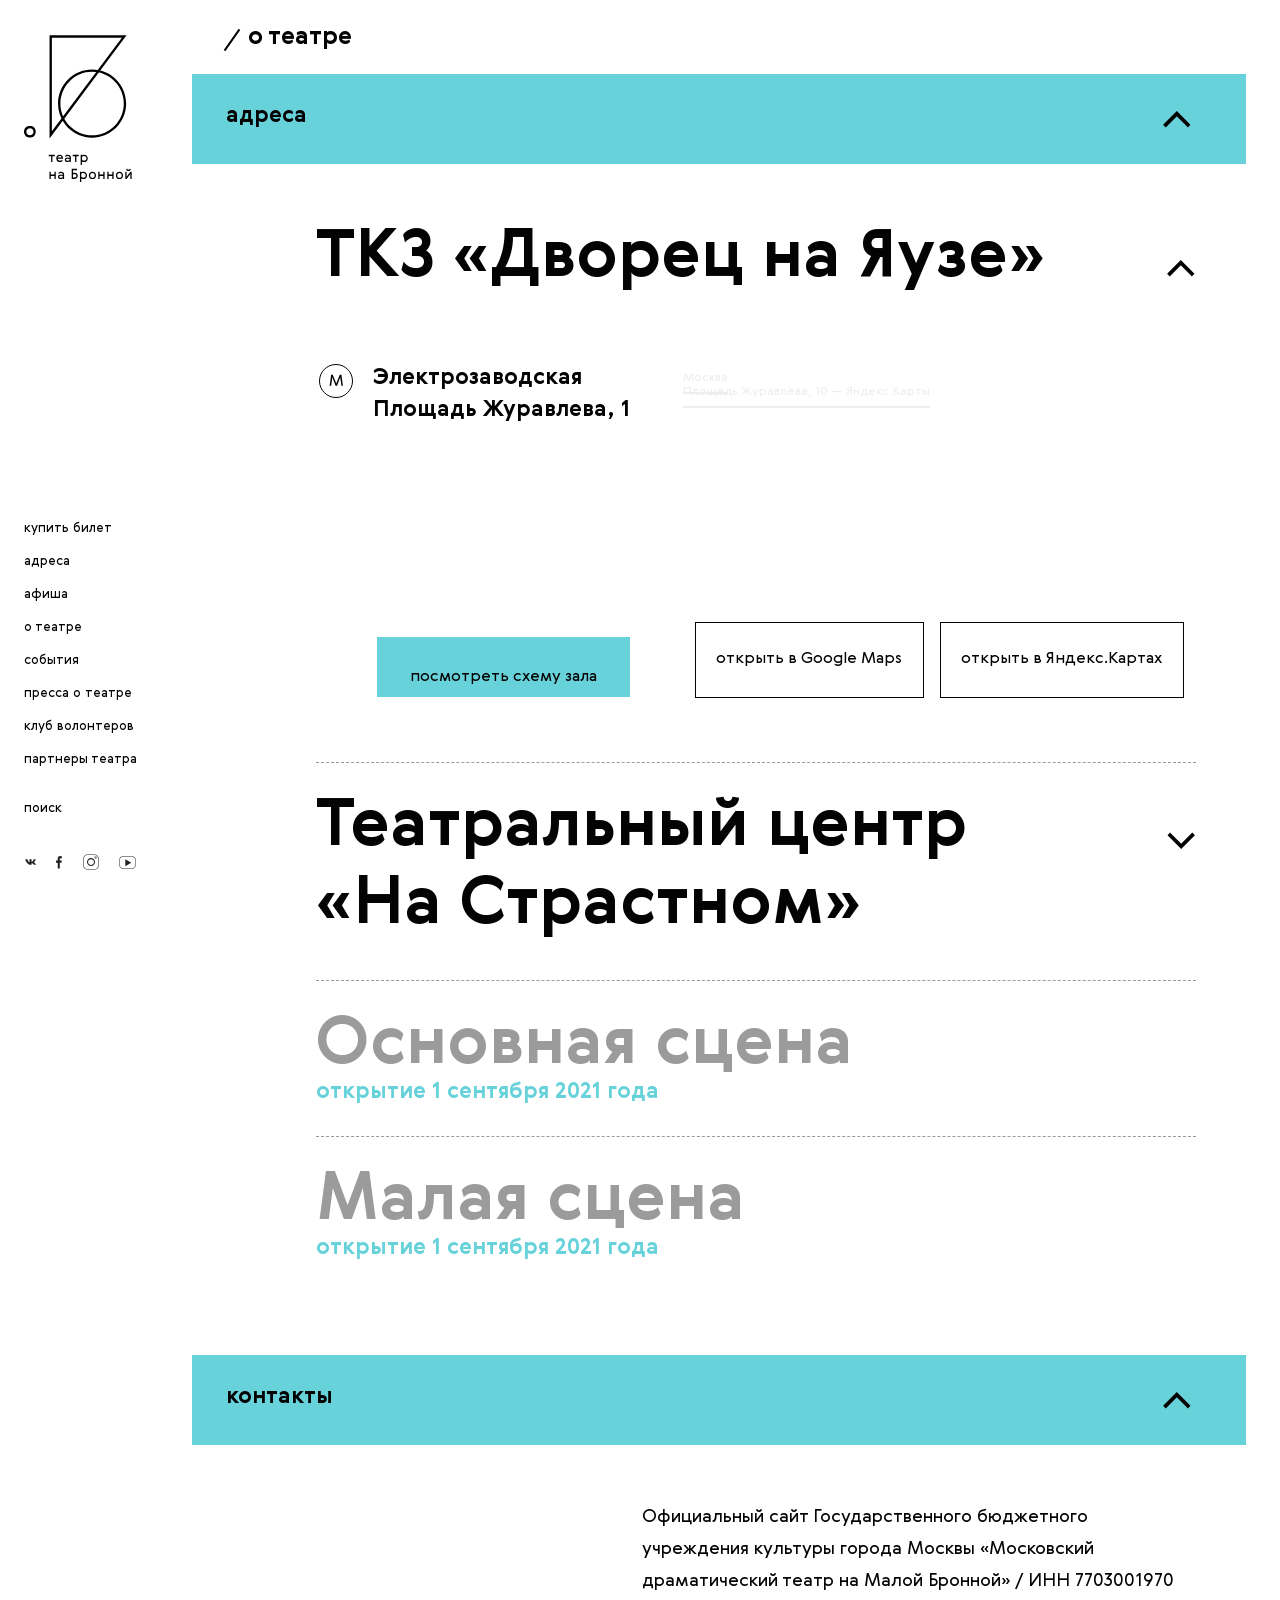
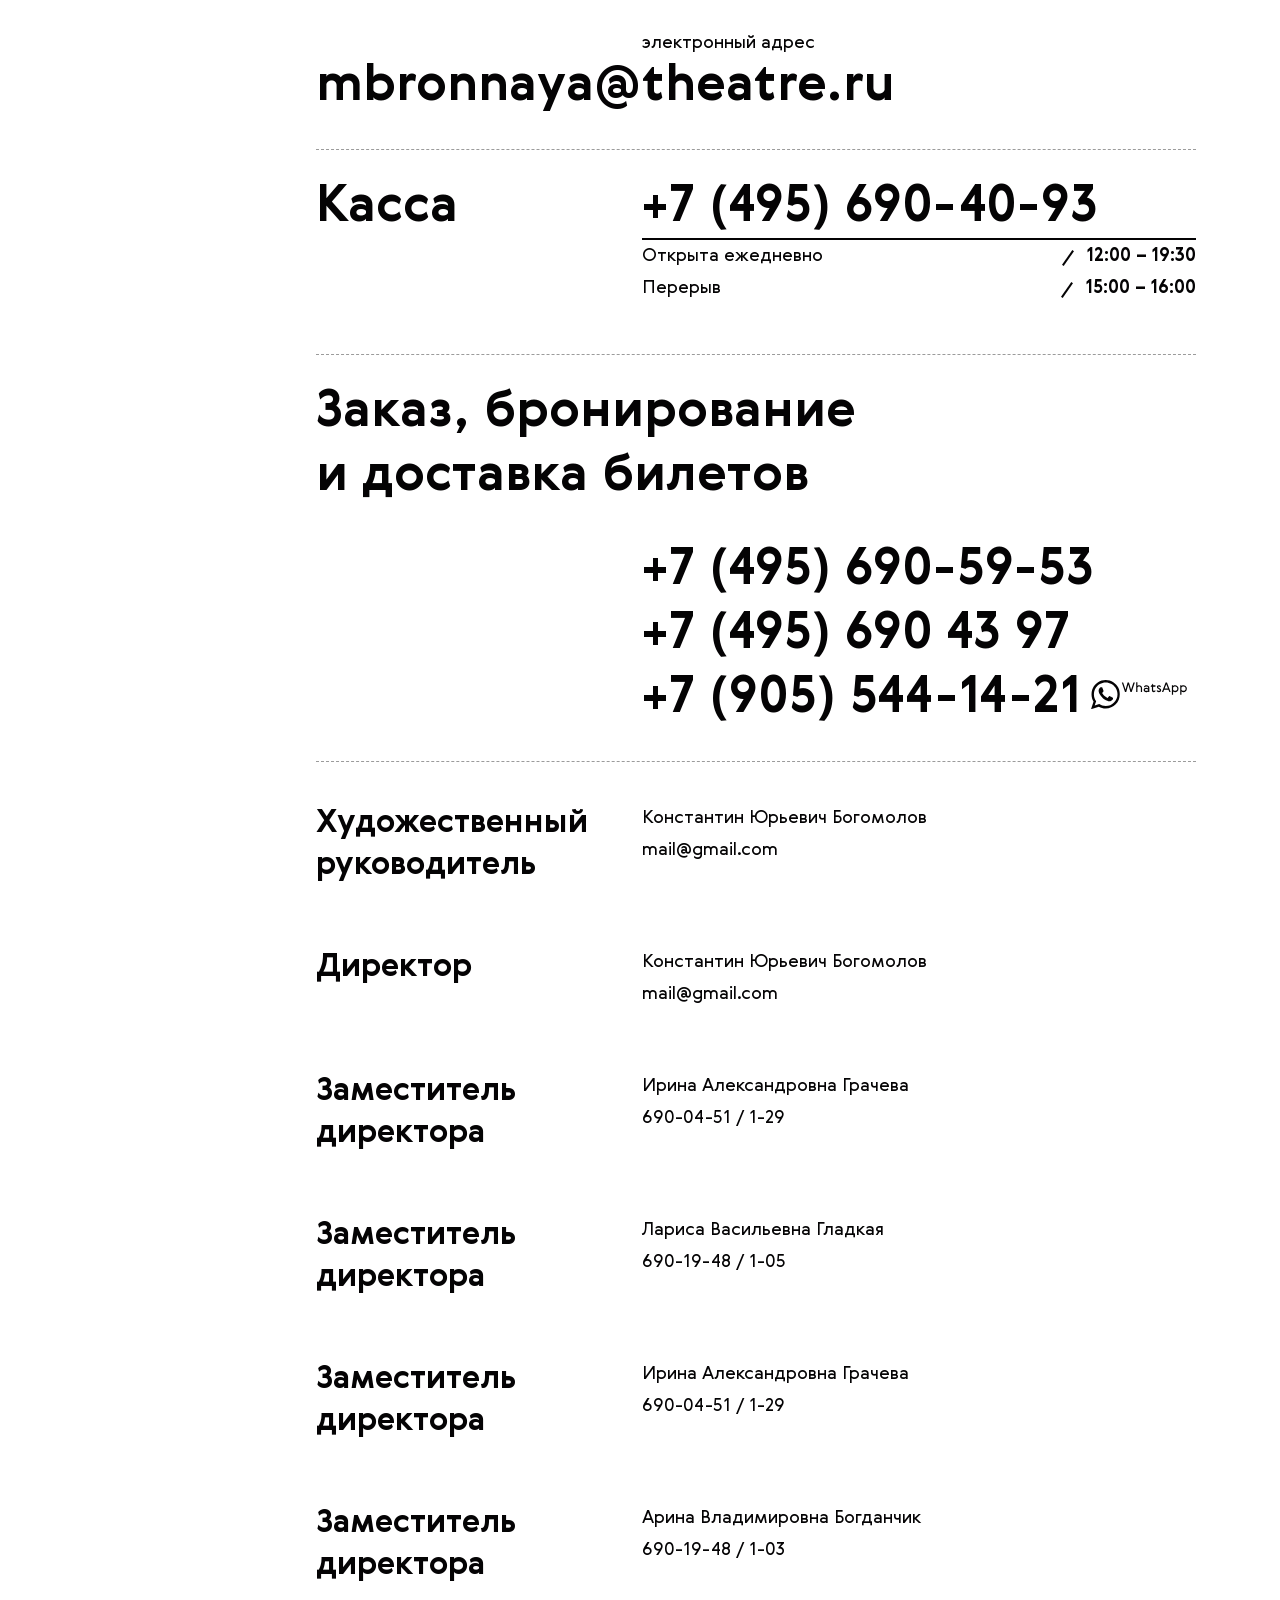
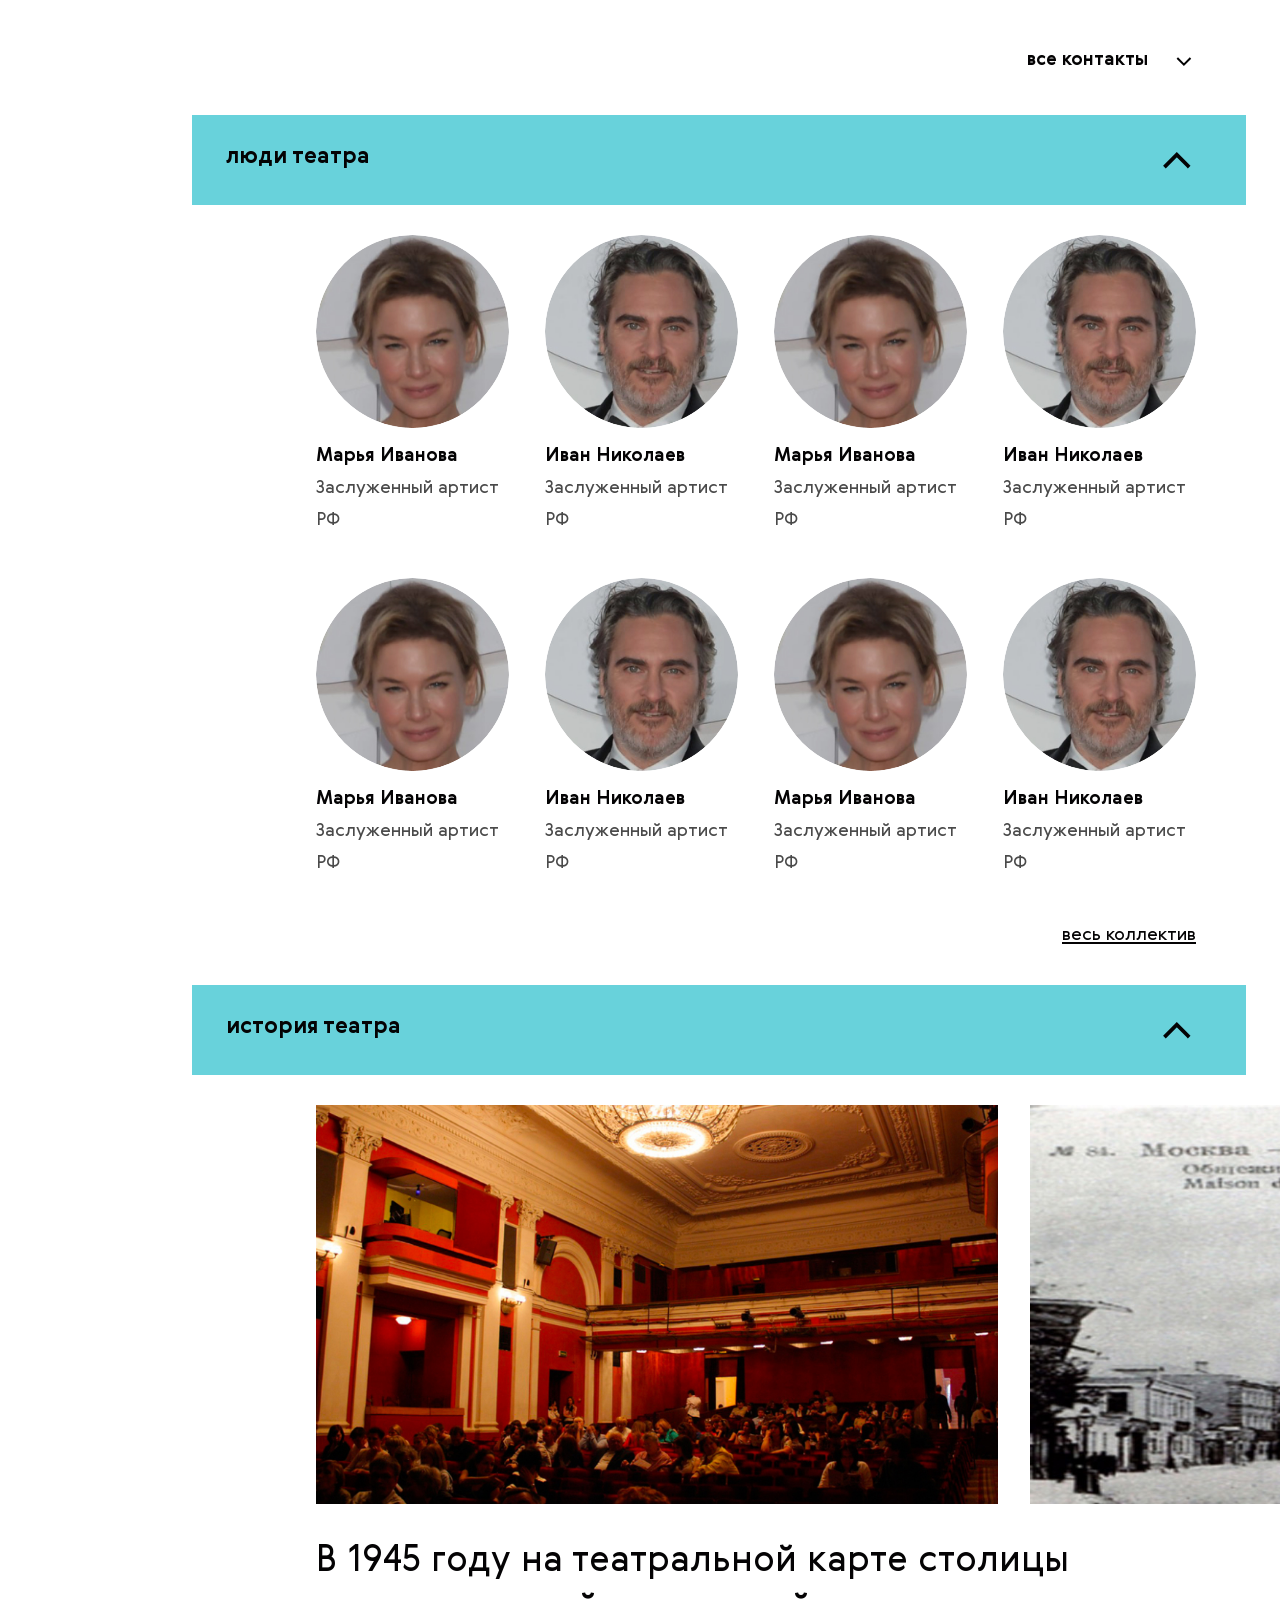
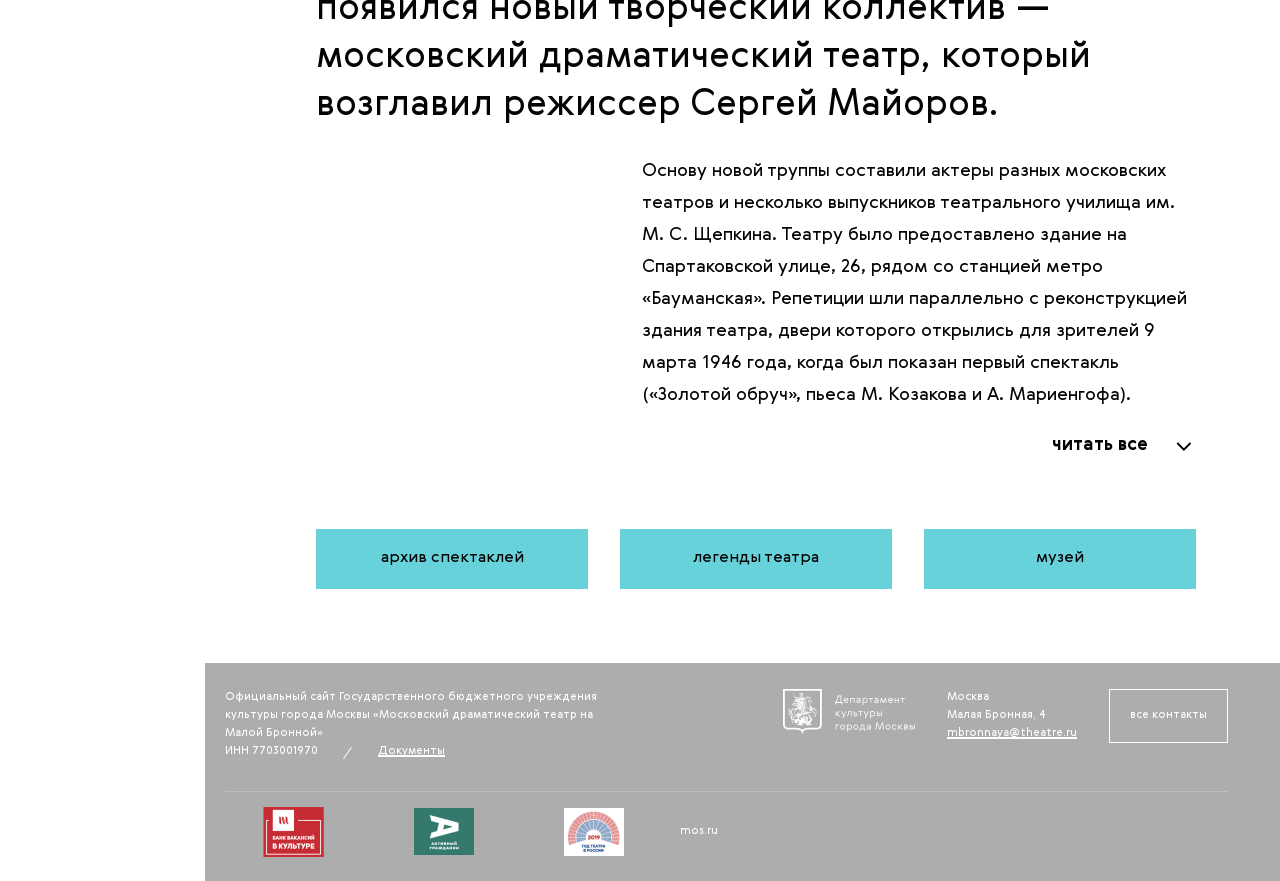
==== commit 0d05ada7: "fixes" ====
--- a/about.html
+++ b/about.html
@@ -1 +1 @@
-<html lang="en"><head><meta charset="UTF-8" /><meta name="viewport" content="width=device-width, initial-scale=1.0" /><title>Театр на Малой Бронной</title><meta name="description" /><meta name="keywords" /><meta http-equiv="X-UA-Compatible" content="ie=edge" /><meta name="format-detection" content="telephone=no" /><meta name="HandheldFriendly" content="true" /><link rel="stylesheet" href="style.css" /></head><body class="wide-page accordion-page"><header class="header"><a href="/" class="logo"><picture class="logo_image"><source srcset="src/img/logo-mobile.svg" media="(max-width: 767px)"></source><img src="src/img/logo.svg" /></picture><img src="src/img/logo-mobile-small.svg" class="logo_image__mobile-fixed" /></a><nav class="menu"><div class="menu-toggle"></div><div class="menu_content"><button class="menu_search-icon"></button><img src="src/img/logo-mobile-menu.svg" class="menu_logo" /><div class="search"><div id="search-close" class="search_close"></div><div class="search_fade"></div><div class="search_content"><input type="search" placeholder="поиск" required="true" class="search_input" /><div class="search_results"><a href="spectacle.html" class="search_result">макбет</a><a href="spectacle.html" class="search_result">леди макбет</a><a href="spectacle.html" class="search_result">макбет трагедия</a></div></div></div><a href="/" class="menu_link menu_link__mobile"><span class="menu_link-text">купить билет</span></a><a href="/" class="menu_link menu_link__mobile"><span class="menu_link-text">адреса</span></a><a href="/afisha.html" class="menu_link active"><span class="menu_link-text">афиша</span></a><a href="/about.html" class="menu_link"><span class="menu_link-text">о театре</span></a><a href="/events.html" class="menu_link"><span class="menu_link-text">события</span></a><a href="/press.html" class="menu_link"><span class="menu_link-text">пресса о&nbsp;театре</span></a><a href="/volunteers.html" class="menu_link"><span class="menu_link-text">клуб волонтеров</span></a><a href="/partners.html" class="menu_link"><span class="menu_link-text">партнеры театра</span></a><a href="/search.html" class="menu_link menu_link__indent"><span class="menu_link-text">поиск</span></a><div class="menu_social"><div class="social social__header"><div class="social_links"><a href="#" class="social_link social_link__vk"></a><a href="#" class="social_link social_link__fb"></a><a href="#" class="social_link social_link__insta"></a><a href="#" class="social_link social_link__youtube"></a></div></div></div></div></nav></header><main class="content"><span class="content_title">о театре</span><div class="accordion"><div class="accordion_item"><div data-tab="1" class="accordion_header"><span class="accordion_header-title">адреса</span></div><div class="accordion_content"><div class="accordion accordion__secondary"><div class="accordion_item"><div data-tab="adress-1" class="accordion_header"><span class="accordion_header-title">ТКЗ «Дворец на&nbsp;Яузе»</span></div><div class="accordion_content"><div class="place"><div class="place_adress"><div class="place_metro">Электрозаводская Площадь Журавлева, 1</div><button class="place_scheme-button">посмотреть схему&nbsp;зала</button></div><div class="place_map-holder"><div style="position:relative;overflow:hidden;"><a href="https://yandex.by/maps/213/moscow/?utm_medium=mapframe&amp;utm_source=maps" style="color:#eee;font-size:12px;position:absolute;top:0px;">Москва</a><a href="https://yandex.by/maps/213/moscow/house/ploshchad_zhuravlyova_10/Z04YcQdkTEYPQFtvfXt5cn5rYg==/?ll=37.704749%2C55.783214&amp;utm_medium=mapframe&amp;utm_source=maps&amp;z=18.2" style="color:#eee;font-size:12px;position:absolute;top:14px;">Площадь Журавлёва, 10 — Яндекс.Карты</a><iframe src="https://yandex.by/map-widget/v1/-/C8sMQWlE" width="560" height="400" frameborder="0" allowfullscreen="true" style="position:relative;"></iframe></div><div class="place_map-buttons"><button class="place_map-button">открыть в&nbsp;Google&nbsp;Maps<div class="place_map-button-border"></div></button><button class="place_map-button">открыть в&nbsp;Яндекс.Картах<div class="place_map-button-border"></div></button></div></div></div></div></div><div class="accordion_item accordion_item__closed"><div data-tab="adress-2" class="accordion_header"><span class="accordion_header-title">Театральный центр  «На&nbsp;Страстном»</span></div><div class="accordion_content"><div class="place"><div class="place_adress"><div class="place_metro">Электрозаводская Площадь Журавлева, 1</div><button class="place_scheme-button">посмотреть схему зала</button></div><div class="place_map-holder"><div style="position:relative;overflow:hidden;"><a href="https://yandex.by/maps/213/moscow/?utm_medium=mapframe&amp;utm_source=maps" style="color:#eee;font-size:12px;position:absolute;top:0px;">Москва</a><a href="https://yandex.by/maps/213/moscow/house/ploshchad_zhuravlyova_10/Z04YcQdkTEYPQFtvfXt5cn5rYg==/?ll=37.704749%2C55.783214&amp;utm_medium=mapframe&amp;utm_source=maps&amp;z=18.2" style="color:#eee;font-size:12px;position:absolute;top:14px;">Площадь Журавлёва, 10 — Яндекс.Карты</a><iframe src="https://yandex.by/map-widget/v1/-/C8sMQWlE" width="560" height="400" frameborder="0" allowfullscreen="true" style="position:relative;"></iframe></div><div class="place_map-buttons"><button class="place_map-button">открыть в&nbsp;Google&nbsp;Maps<div class="place_map-button-border"></div></button><button class="place_map-button">открыть в&nbsp;Яндекс.Картах<div class="place_map-button-border"></div></button></div></div></div></div></div><div class="accordion_item accordion_item__disabled"><div data-tab="adress-3" class="accordion_header"><span class="accordion_header-title">Основная сцена</span><span class="accordion_header-subtitle">открытие 1 сентября 2021 года</span></div></div><div class="accordion_item accordion_item__disabled"><div data-tab="adress-3" class="accordion_header"><span class="accordion_header-title">Малая сцена</span><span class="accordion_header-subtitle">открытие 1 сентября 2021 года</span></div></div></div></div></div><div class="accordion_item"><div data-tab="2" class="accordion_header"><span class="accordion_header-title">контакты</span></div><div class="accordion_content"><div class="contacts"><div class="contacts_section"><div class="contacts_row contacts_row__noindent"><div class="contacts_left"></div><div class="contacts_right"><p class="contacts_description">Официальный сайт Государственного бюджетного учреждения культуры города Москвы «Московский драматический театр на Малой Бронной» / ИНН 7703001970</p><span>электронный адрес</span></div></div><div class="contacts_row"><div class="contacts_left"><a href="mailto:#mbronnaya@theatre.ru" class="contacts_title">mbronnaya@theatre.ru</a></div></div></div><div class="contacts_section"><div class="contacts_row"><div class="contacts_left"><span class="contacts_title">Касса</span></div><div class="contacts_right"><a href="tel:+7(495)690-40-93"><div class="contacts_title">+7 (495) 690-40-93</div></a><table class="contacts_working_hours"><tbody><tr><td>Открыта ежедневно</td><td><span class="contacts_working_hours-time">12:00 – 19:30</span></td></tr><tr><td>Перерыв</td><td><span class="contacts_working_hours-time">15:00 – 16:00</span></td></tr></tbody></table></div></div></div><div class="contacts_section"><div class="contacts_row"><div class="contacts_left contacts_left__long"><div><span class="contacts_title">Заказ, бронирование и&nbsp;доставка билетов</span></div></div></div><div class="contacts_row"><div class="contacts_left"></div><div class="contacts_right"><div><a href="tel:+7(495)690-59-53" class="contacts_title contacts_title__nowrap">+7 (495) 690-59-53</a></div><div><a href="tel:+7(495)690 43 97" class="contacts_title contacts_title__nowrap">+7 (495) 690 43 97</a></div><div><a href="tel:+7(905)544-14-21" class="contacts_title contacts_title__nowrap">+7 (905) 544-14-21<img src="/src/img/whatsapp.svg" class="contacts_messenger" /></a></div></div></div></div><div class="contacts_section"><div class="contacts_row contacts_row__big-indent"><div class="contacts_left"><span class="contacts_subtitle">Художественный руководитель</span></div><div class="contacts_right"><span>Константин Юрьевич Богомолов</span><div><a href="mailto:mail@gmail.com" class="contacts_link">mail@gmail.com</a></div></div></div><div class="contacts_row contacts_row__big-indent"><div class="contacts_left"><span class="contacts_subtitle">Директор</span></div><div class="contacts_right"><span>Константин Юрьевич Богомолов</span><div><a href="mailto:mail@gmail.com" class="contacts_link">mail@gmail.com</a></div></div></div><div class="contacts_row contacts_row__big-indent"><div class="contacts_left"><span class="contacts_subtitle">Заместитель директора</span></div><div class="contacts_right"><span>Ирина Александровна Грачева</span><div><a href="tel:690-04-51" class="contacts_link">690-04-51 / 1-29</a></div></div></div><div class="contacts_row contacts_row__big-indent"><div class="contacts_left"><span class="contacts_subtitle">Заместитель директора</span></div><div class="contacts_right"><span>Лариса Васильевна Гладкая</span><div><a href="tel:690-04-51" class="contacts_link">690-19-48 / 1-05</a></div></div></div><div class="contacts_row contacts_row__big-indent"><div class="contacts_left"><span class="contacts_subtitle">Заместитель директора</span></div><div class="contacts_right"><span>Ирина Александровна Грачева</span><div><a href="tel:690-04-51" class="contacts_link">690-04-51 / 1-29</a></div></div></div><div class="contacts_row contacts_row__big-indent"><div class="contacts_left"><span class="contacts_subtitle">Заместитель директора</span></div><div class="contacts_right"><span>Арина Владимировна Богданчик</span><div><a href="tel:690-04-51" class="contacts_link">690-19-48 / 1-03</a></div></div></div><button class="contacts_more">все контакты<div class="contacts_more-icon"></div></button><div class="contacts_hidden"><div class="contacts_row"><div class="contacts_left"><span class="contacts_subtitle">Заместитель директора</span></div><div class="contacts_right"><span>Лариса Васильевна Гладкая</span><div><a href="tel:690-04-51" class="contacts_link">690-19-48 / 1-05</a></div></div></div><div class="contacts_row"><div class="contacts_left"><span class="contacts_subtitle">Заместитель директора</span></div><div class="contacts_right"><span>Ирина Александровна Грачева</span><div><a href="tel:690-04-51" class="contacts_link">690-04-51 / 1-29</a></div></div></div><div class="contacts_row"><div class="contacts_left"><span class="contacts_subtitle">Заместитель директора</span></div><div class="contacts_right"><span>Арина Владимировна Богданчик</span><div><a href="tel:690-04-51" class="contacts_link">690-19-48 / 1-03</a></div></div></div></div></div></div></div></div><div class="accordion_item"><div data-tab="3" class="accordion_header"><span class="accordion_header-title">люди театра</span></div><div class="accordion_content"><div class="people people__four"><div class="people_items"><a href="/person.html" class="people_item"><div class="people_item-image-wrapper"><img src="src/img/temp/people-1.jpg" class="people_item-image" /></div><span class="people_item-title">Марья Иванова</span><span class="people_item-subtitle">Заслуженный артист РФ</span></a><a href="/person.html" class="people_item"><div class="people_item-image-wrapper"><img src="src/img/temp/people-2.jpg" class="people_item-image" /></div><span class="people_item-title">Иван Николаев</span><span class="people_item-subtitle">Заслуженный артист РФ</span></a><a href="/person.html" class="people_item"><div class="people_item-image-wrapper"><img src="src/img/temp/people-1.jpg" class="people_item-image" /></div><span class="people_item-title">Марья Иванова</span><span class="people_item-subtitle">Заслуженный артист РФ</span></a><a href="/person.html" class="people_item"><div class="people_item-image-wrapper"><img src="src/img/temp/people-2.jpg" class="people_item-image" /></div><span class="people_item-title">Иван Николаев</span><span class="people_item-subtitle">Заслуженный артист РФ</span></a><a href="/person.html" class="people_item"><div class="people_item-image-wrapper"><img src="src/img/temp/people-1.jpg" class="people_item-image" /></div><span class="people_item-title">Марья Иванова</span><span class="people_item-subtitle">Заслуженный артист РФ</span></a><a href="/person.html" class="people_item"><div class="people_item-image-wrapper"><img src="src/img/temp/people-2.jpg" class="people_item-image" /></div><span class="people_item-title">Иван Николаев</span><span class="people_item-subtitle">Заслуженный артист РФ</span></a><a href="/person.html" class="people_item"><div class="people_item-image-wrapper"><img src="src/img/temp/people-1.jpg" class="people_item-image" /></div><span class="people_item-title">Марья Иванова</span><span class="people_item-subtitle">Заслуженный артист РФ</span></a><a href="/person.html" class="people_item"><div class="people_item-image-wrapper"><img src="src/img/temp/people-2.jpg" class="people_item-image" /></div><span class="people_item-title">Иван Николаев</span><span class="people_item-subtitle">Заслуженный артист РФ</span></a></div><div class="people_items event_hided-info"><a href="/person.html" class="people_item"><div class="people_item-image-wrapper"><img src="src/img/temp/people-1.jpg" class="people_item-image" /></div><span class="people_item-title">Марья Иванова</span></a><a href="/person.html" class="people_item"><div class="people_item-image-wrapper"><img src="src/img/temp/people-2.jpg" class="people_item-image" /></div><span class="people_item-title">Иван Николаев</span></a><a href="/person.html" class="people_item"><div class="people_item-image-wrapper"><img src="src/img/temp/people-1.jpg" class="people_item-image" /></div><span class="people_item-title">Марья Иванова</span></a><a href="/person.html" class="people_item"><div class="people_item-image-wrapper"><img src="src/img/temp/people-1.jpg" class="people_item-image" /></div><span class="people_item-title">Марья Иванова</span></a></div><a href="#" class="people">весь коллектив</a></div></div></div><div class="accordion_item"><div data-tab="4" class="accordion_header"><span class="accordion_header-title">история театра</span></div><div class="accordion_content"><div class="slider slider__accordion"><div class="slider_track"><div class="slider_item"><div class="slider_image-wrapper"><div class="slider_image-open"></div><img src="src/img/temp/history-1.jpg" class="slider_image" /></div></div><div class="slider_item"><div class="slider_image-wrapper"><div class="slider_image-open"></div><img src="src/img/temp/history-2.jpg" class="slider_image" /></div></div><div class="slider_item"><div class="slider_image-wrapper"><div class="slider_image-open"></div><img src="src/img/temp/history-1.jpg" class="slider_image" /></div></div><div class="slider_item"><div class="slider_image-wrapper"><div class="slider_image-open"></div><img src="src/img/temp/history-2.jpg" class="slider_image" /></div></div></div></div><h2 class="contacts_big-text">В 1945 году на театральной карте столицы появился новый творческий коллектив — московский драматический театр, который возглавил режиссер Cергей Майоров.</h2><div class="contacts"><div class="contacts_row"><div class="contacts_left"></div><div class="contacts_right"><p>Основу новой труппы составили актеры разных московских театров и несколько выпускников театрального училища им. М. С. Щепкина. Театру было предоставлено здание на Спартаковской улице, 26, рядом со станцией метро «Бауманская». Репетиции шли параллельно с реконструкцией здания театра, двери которого открылись для зрителей 9 марта 1946 года, когда был показан первый спектакль («Золотой обруч», пьеса М. Козакова и А. Мариенгофа).</p><button class="contacts_more">читать все<div class="contacts_more-icon"></div></button><div class="contacts_hidden"><p>Основу новой труппы составили актеры разных московских театров и несколько выпускников театрального училища им. М. С. Щепкина. Театру было предоставлено здание на Спартаковской улице, 26, рядом со станцией метро «Бауманская». Репетиции шли параллельно с реконструкцией здания театра, двери которого открылись для зрителей 9 марта 1946 года, когда был показан первый спектакль («Золотой обруч», пьеса М. Козакова и А. Мариенгофа).</p></div></div></div><div class="contacts_buttons"><a href="#" class="contacts_button">архив спектаклей</a><a href="#" class="contacts_button">легенды театра</a><a href="#" class="contacts_button">музей</a></div></div></div></div></div></main><div class="gallery-popup"><button class="gallery-popup_close"></button><div id="slider-gallery" class="slider slider__gallery"><div class="slider_counter"></div><div class="slider_track"><div class="slider_item"><img src="src/img/temp/event-popup-1.jpg" class="slider_image" /><div class="slider_item-content"><span class="slider_text">В этом же городе живет пожилая сеньора, горячо любящая своего единственного внука. В этом же городе живет пожилая сеньора, горячо любящая своего единственного внука.</span><button class="slider_share-button">поделиться</button></div></div><div class="slider_item"><img src="src/img/temp/event-popup-1.jpg" class="slider_image" /><div class="slider_item-content"><span class="slider_text">В этом же городе живет пожилая сеньора, горячо любящая своего единственного внука.</span><button class="slider_share-button">поделиться</button></div></div><div class="slider_item"><img src="src/img/temp/event-popup-1.jpg" class="slider_image" /><div class="slider_item-content"><span class="slider_text">В этом же городе живет пожилая сеньора, горячо любящая своего единственного внука. В этом же городе живет пожилая сеньора, горячо любящая своего единственного внука.</span><button class="slider_share-button">поделиться</button></div></div><div class="slider_item"><img src="src/img/temp/event-popup-1.jpg" class="slider_image" /><div class="slider_item-content"><span class="slider_text">В этом же городе живет пожилая сеньора, горячо любящая своего единственного внука.</span><button class="slider_share-button">поделиться</button></div></div></div></div></div><footer class="footer"><div class="footer_mobile"><div class="social"><span class="social_title">следите за нами в соцсетях</span><div class="social_links"><a href="#" class="social_link social_link__vk"></a><a href="#" class="social_link social_link__fb"></a><a href="#" class="social_link social_link__insta"></a><a href="#" class="social_link social_link__youtube"></a></div></div><div class="footer_menu"><a href="afisha.html" class="footer_menu-link">афиша</a><a href="/about.html" class="footer_menu-link">адреса</a><a href="#" class="footer_menu-link">купить билет</a><a href="#" class="footer_menu-link">схема зала</a><span class="footer_menu-link footer_menu-link__disabled">фотобанк</span><a href="volunteers.html" class="footer_menu-link">клуб волонтеров</a><a href="/partners.html" class="footer_menu-link">партнеры театра</a><a href="#" class="footer_menu-link">контакты</a></div></div><div class="footer_content"><div class="footer_columns"><div class="footer_column footer_column__flex"><img src="src/img/dkm.svg" class="footer_logo" /><div class="footer_contacts"><div class="footer_adress"><span>Москва</span><span>Малая Бронная, 4</span><a href="mailto:mbronnaya@theatre.ru">mbronnaya@theatre.ru</a></div><a class="footer_contacts-button">все контакты</a></div></div><div class="footer_column"><p class="footer_description">Официальный сайт Государственного бюджетного учреждения культуры города Москвы  «Московский драматический театр на Малой Бронной»</p><div class="footer_documents"><span class="footer_inn">ИНН 7703001970</span><a href="#" class="footer_documents-link">Документы</a></div></div></div><div class="footer_bottom"><img src="src/img/bank-of-vacancies.jpg" class="footer_bottom-image" /><img src="src/img/active-citizen.jpg" class="footer_bottom-image" /><img src="src/img/year-of-theatre.jpg" class="footer_bottom-image" /><a href="#" class="footer_outer-link">mos.ru</a></div></div></footer><script src="//s7.addthis.com/js/300/addthis_widget.js#pubid=ra-5642faf671d1921e" async="async"></script><script src="src/js/tiny-slider.min.js"></script><script src="src/js/main.js"></script><script src="src/js/about.js"></script><script src="src/js/gallery-popup.js"></script></body></html>+<html lang="en"><head><meta charset="UTF-8" /><meta name="viewport" content="width=device-width, initial-scale=1.0" /><title>Театр на Малой Бронной</title><meta name="description" /><meta name="keywords" /><meta http-equiv="X-UA-Compatible" content="ie=edge" /><meta name="format-detection" content="telephone=no" /><meta name="HandheldFriendly" content="true" /><link rel="stylesheet" href="style.css" /></head><body class="wide-page accordion-page"><header class="header"><a href="/" class="logo"><picture class="logo_image"><source srcset="src/img/logo-mobile.svg" media="(max-width: 767px)"></source><img src="src/img/logo.svg" /></picture><img src="src/img/logo-mobile-small.svg" class="logo_image__mobile-fixed" /></a><nav class="menu"><div class="menu-toggle"></div><div class="menu_content"><button class="menu_search-icon"></button><img src="src/img/logo-mobile-menu.svg" class="menu_logo" /><div class="search"><div id="search-close" class="search_close"></div><div class="search_fade"></div><div class="search_content"><input type="search" placeholder="поиск" required="true" class="search_input" /><div class="search_results"><a href="spectacle.html" class="search_result">макбет</a><a href="spectacle.html" class="search_result">леди макбет</a><a href="spectacle.html" class="search_result">макбет трагедия</a></div></div></div><a href="/" class="menu_link menu_link__mobile"><span class="menu_link-text">купить билет</span></a><a href="/" class="menu_link menu_link__mobile"><span class="menu_link-text">адреса</span></a><a href="/afisha.html" class="menu_link active"><span class="menu_link-text">афиша</span></a><a href="/about.html" class="menu_link"><span class="menu_link-text">о театре</span></a><a href="/events.html" class="menu_link"><span class="menu_link-text">события</span></a><a href="/press.html" class="menu_link"><span class="menu_link-text">пресса о&nbsp;театре</span></a><a href="/volunteers.html" class="menu_link"><span class="menu_link-text">клуб волонтеров</span></a><a href="/partners.html" class="menu_link"><span class="menu_link-text">партнеры театра</span></a><a href="/search.html" class="menu_link menu_link__indent"><span class="menu_link-text">поиск</span></a><div class="menu_social"><div class="social social__header"><div class="social_links"><a href="#" class="social_link social_link__vk"></a><a href="#" class="social_link social_link__fb"></a><a href="#" class="social_link social_link__insta"></a><a href="#" class="social_link social_link__youtube"></a></div></div></div></div></nav></header><main class="content"><span class="content_title">о театре</span><div class="accordion"><div class="accordion_item"><div data-tab="1" class="accordion_header"><span class="accordion_header-title">адреса</span></div><div class="accordion_content"><div class="accordion accordion__secondary"><div class="accordion_item"><div data-tab="adress-1" class="accordion_header"><span class="accordion_header-title">ТКЗ «Дворец на&nbsp;Яузе»</span></div><div class="accordion_content"><div class="place"><div class="place_adress"><div class="place_metro">Электрозаводская Площадь Журавлева, 1</div><button class="place_scheme-button">посмотреть схему&nbsp;зала</button></div><div class="place_map-holder"><div style="position:relative;overflow:hidden;"><a href="https://yandex.by/maps/213/moscow/?utm_medium=mapframe&amp;utm_source=maps" style="color:#eee;font-size:12px;position:absolute;top:0px;">Москва</a><a href="https://yandex.by/maps/213/moscow/house/ploshchad_zhuravlyova_10/Z04YcQdkTEYPQFtvfXt5cn5rYg==/?ll=37.704749%2C55.783214&amp;utm_medium=mapframe&amp;utm_source=maps&amp;z=18.2" style="color:#eee;font-size:12px;position:absolute;top:14px;">Площадь Журавлёва, 10 — Яндекс.Карты</a><iframe src="https://yandex.by/map-widget/v1/-/C8sMQWlE" width="560" height="400" frameborder="0" allowfullscreen="true" style="position:relative;"></iframe></div><div class="place_map-buttons"><a href="#" class="place_map-button">открыть в&nbsp;Google&nbsp;Maps<div class="place_map-button-border"></div></a><a href="#" class="place_map-button">открыть в&nbsp;Яндекс.Картах<div class="place_map-button-border"></div></a></div></div></div></div></div><div class="accordion_item accordion_item__closed"><div data-tab="adress-2" class="accordion_header"><span class="accordion_header-title">Театральный центр  «На&nbsp;Страстном»</span></div><div class="accordion_content"><div class="place"><div class="place_adress"><div class="place_metro">Электрозаводская Площадь Журавлева, 1</div><button class="place_scheme-button">посмотреть схему зала</button></div><div class="place_map-holder"><div style="position:relative;overflow:hidden;"><a href="https://yandex.by/maps/213/moscow/?utm_medium=mapframe&amp;utm_source=maps" style="color:#eee;font-size:12px;position:absolute;top:0px;">Москва</a><a href="https://yandex.by/maps/213/moscow/house/ploshchad_zhuravlyova_10/Z04YcQdkTEYPQFtvfXt5cn5rYg==/?ll=37.704749%2C55.783214&amp;utm_medium=mapframe&amp;utm_source=maps&amp;z=18.2" style="color:#eee;font-size:12px;position:absolute;top:14px;">Площадь Журавлёва, 10 — Яндекс.Карты</a><iframe src="https://yandex.by/map-widget/v1/-/C8sMQWlE" width="560" height="400" frameborder="0" allowfullscreen="true" style="position:relative;"></iframe></div><div class="place_map-buttons"><button class="place_map-button">открыть в&nbsp;Google&nbsp;Maps<div class="place_map-button-border"></div></button><button class="place_map-button">открыть в&nbsp;Яндекс.Картах<div class="place_map-button-border"></div></button></div></div></div></div></div><div class="accordion_item accordion_item__disabled"><div data-tab="adress-3" class="accordion_header"><span class="accordion_header-title">Основная сцена</span><span class="accordion_header-subtitle">открытие 1 сентября 2021 года</span></div></div><div class="accordion_item accordion_item__disabled"><div data-tab="adress-3" class="accordion_header"><span class="accordion_header-title">Малая сцена</span><span class="accordion_header-subtitle">открытие 1 сентября 2021 года</span></div></div></div></div></div><div class="accordion_item"><div data-tab="2" class="accordion_header"><span class="accordion_header-title">контакты</span></div><div class="accordion_content"><div class="contacts"><div class="contacts_section"><div class="contacts_row contacts_row__noindent"><div class="contacts_left"></div><div class="contacts_right"><p class="contacts_description">Официальный сайт Государственного бюджетного учреждения культуры города Москвы «Московский драматический театр на Малой Бронной» / ИНН 7703001970</p><span>электронный адрес</span></div></div><div class="contacts_row"><div class="contacts_left"><a href="mailto:#mbronnaya@theatre.ru" class="contacts_title">mbronnaya@theatre.ru</a></div></div></div><div class="contacts_section"><div class="contacts_row"><div class="contacts_left"><span class="contacts_title">Касса</span></div><div class="contacts_right"><a href="tel:+7(495)690-40-93"><div class="contacts_title">+7 (495) 690-40-93</div></a><table class="contacts_working_hours"><tbody><tr><td>Открыта ежедневно</td><td><span class="contacts_working_hours-time">12:00 – 19:30</span></td></tr><tr><td>Перерыв</td><td><span class="contacts_working_hours-time">15:00 – 16:00</span></td></tr></tbody></table></div></div></div><div class="contacts_section"><div class="contacts_row"><div class="contacts_left contacts_left__long"><div><span class="contacts_title">Заказ, бронирование и&nbsp;доставка билетов</span></div></div></div><div class="contacts_row"><div class="contacts_left"></div><div class="contacts_right"><div><a href="tel:+7(495)690-59-53" class="contacts_title contacts_title__nowrap">+7 (495) 690-59-53</a></div><div><a href="tel:+7(495)690 43 97" class="contacts_title contacts_title__nowrap">+7 (495) 690 43 97</a></div><div><a href="tel:+7(905)544-14-21" class="contacts_title contacts_title__nowrap">+7 (905) 544-14-21<img src="/src/img/whatsapp.svg" class="contacts_messenger" /></a></div></div></div></div><div class="contacts_section"><div class="contacts_row contacts_row__big-indent"><div class="contacts_left"><span class="contacts_subtitle">Художественный руководитель</span></div><div class="contacts_right"><span>Константин Юрьевич Богомолов</span><div><a href="mailto:mail@gmail.com" class="contacts_link">mail@gmail.com</a></div></div></div><div class="contacts_row contacts_row__big-indent"><div class="contacts_left"><span class="contacts_subtitle">Директор</span></div><div class="contacts_right"><span>Константин Юрьевич Богомолов</span><div><a href="mailto:mail@gmail.com" class="contacts_link">mail@gmail.com</a></div></div></div><div class="contacts_row contacts_row__big-indent"><div class="contacts_left"><span class="contacts_subtitle">Заместитель директора</span></div><div class="contacts_right"><span>Ирина Александровна Грачева</span><div><a href="tel:690-04-51" class="contacts_link">690-04-51 / 1-29</a></div></div></div><div class="contacts_row contacts_row__big-indent"><div class="contacts_left"><span class="contacts_subtitle">Заместитель директора</span></div><div class="contacts_right"><span>Лариса Васильевна Гладкая</span><div><a href="tel:690-04-51" class="contacts_link">690-19-48 / 1-05</a></div></div></div><div class="contacts_row contacts_row__big-indent"><div class="contacts_left"><span class="contacts_subtitle">Заместитель директора</span></div><div class="contacts_right"><span>Ирина Александровна Грачева</span><div><a href="tel:690-04-51" class="contacts_link">690-04-51 / 1-29</a></div></div></div><div class="contacts_row contacts_row__big-indent"><div class="contacts_left"><span class="contacts_subtitle">Заместитель директора</span></div><div class="contacts_right"><span>Арина Владимировна Богданчик</span><div><a href="tel:690-04-51" class="contacts_link">690-19-48 / 1-03</a></div></div></div><button class="contacts_more">все контакты<div class="contacts_more-icon"></div></button><div class="contacts_hidden"><div class="contacts_row"><div class="contacts_left"><span class="contacts_subtitle">Заместитель директора</span></div><div class="contacts_right"><span>Лариса Васильевна Гладкая</span><div><a href="tel:690-04-51" class="contacts_link">690-19-48 / 1-05</a></div></div></div><div class="contacts_row"><div class="contacts_left"><span class="contacts_subtitle">Заместитель директора</span></div><div class="contacts_right"><span>Ирина Александровна Грачева</span><div><a href="tel:690-04-51" class="contacts_link">690-04-51 / 1-29</a></div></div></div><div class="contacts_row"><div class="contacts_left"><span class="contacts_subtitle">Заместитель директора</span></div><div class="contacts_right"><span>Арина Владимировна Богданчик</span><div><a href="tel:690-04-51" class="contacts_link">690-19-48 / 1-03</a></div></div></div></div></div></div></div></div><div class="accordion_item"><div data-tab="3" class="accordion_header"><span class="accordion_header-title">люди театра</span></div><div class="accordion_content"><div class="people people__four"><div class="people_items"><a href="/person.html" class="people_item"><div class="people_item-image-wrapper"><img src="src/img/temp/people-1.jpg" class="people_item-image" /></div><span class="people_item-title">Марья Иванова</span><span class="people_item-subtitle">Заслуженный артист РФ</span></a><a href="/person.html" class="people_item"><div class="people_item-image-wrapper"><img src="src/img/temp/people-2.jpg" class="people_item-image" /></div><span class="people_item-title">Иван Николаев</span><span class="people_item-subtitle">Заслуженный артист РФ</span></a><a href="/person.html" class="people_item"><div class="people_item-image-wrapper"><img src="src/img/temp/people-1.jpg" class="people_item-image" /></div><span class="people_item-title">Марья Иванова</span><span class="people_item-subtitle">Заслуженный артист РФ</span></a><a href="/person.html" class="people_item"><div class="people_item-image-wrapper"><img src="src/img/temp/people-2.jpg" class="people_item-image" /></div><span class="people_item-title">Иван Николаев</span><span class="people_item-subtitle">Заслуженный артист РФ</span></a><a href="/person.html" class="people_item"><div class="people_item-image-wrapper"><img src="src/img/temp/people-1.jpg" class="people_item-image" /></div><span class="people_item-title">Марья Иванова</span><span class="people_item-subtitle">Заслуженный артист РФ</span></a><a href="/person.html" class="people_item"><div class="people_item-image-wrapper"><img src="src/img/temp/people-2.jpg" class="people_item-image" /></div><span class="people_item-title">Иван Николаев</span><span class="people_item-subtitle">Заслуженный артист РФ</span></a><a href="/person.html" class="people_item"><div class="people_item-image-wrapper"><img src="src/img/temp/people-1.jpg" class="people_item-image" /></div><span class="people_item-title">Марья Иванова</span><span class="people_item-subtitle">Заслуженный артист РФ</span></a><a href="/person.html" class="people_item"><div class="people_item-image-wrapper"><img src="src/img/temp/people-2.jpg" class="people_item-image" /></div><span class="people_item-title">Иван Николаев</span><span class="people_item-subtitle">Заслуженный артист РФ</span></a></div><div class="people_items event_hided-info"><a href="/person.html" class="people_item"><div class="people_item-image-wrapper"><img src="src/img/temp/people-1.jpg" class="people_item-image" /></div><span class="people_item-title">Марья Иванова</span></a><a href="/person.html" class="people_item"><div class="people_item-image-wrapper"><img src="src/img/temp/people-2.jpg" class="people_item-image" /></div><span class="people_item-title">Иван Николаев</span></a><a href="/person.html" class="people_item"><div class="people_item-image-wrapper"><img src="src/img/temp/people-1.jpg" class="people_item-image" /></div><span class="people_item-title">Марья Иванова</span></a><a href="/person.html" class="people_item"><div class="people_item-image-wrapper"><img src="src/img/temp/people-1.jpg" class="people_item-image" /></div><span class="people_item-title">Марья Иванова</span></a></div><a href="#" class="people">весь коллектив</a></div></div></div><div class="accordion_item"><div data-tab="4" class="accordion_header"><span class="accordion_header-title">история театра</span></div><div class="accordion_content"><div class="slider slider__accordion"><div class="slider_track"><div class="slider_item"><div class="slider_image-wrapper"><div class="slider_image-open"></div><img src="src/img/temp/history-1.jpg" class="slider_image" /></div></div><div class="slider_item"><div class="slider_image-wrapper"><div class="slider_image-open"></div><img src="src/img/temp/history-2.jpg" class="slider_image" /></div></div><div class="slider_item"><div class="slider_image-wrapper"><div class="slider_image-open"></div><img src="src/img/temp/history-1.jpg" class="slider_image" /></div></div><div class="slider_item"><div class="slider_image-wrapper"><div class="slider_image-open"></div><img src="src/img/temp/history-2.jpg" class="slider_image" /></div></div></div></div><h2 class="contacts_big-text">В 1945 году на театральной карте столицы появился новый творческий коллектив — московский драматический театр, который возглавил режиссер Cергей Майоров.</h2><div class="contacts"><div class="contacts_row"><div class="contacts_left"></div><div class="contacts_right"><p>Основу новой труппы составили актеры разных московских театров и несколько выпускников театрального училища им. М. С. Щепкина. Театру было предоставлено здание на Спартаковской улице, 26, рядом со станцией метро «Бауманская». Репетиции шли параллельно с реконструкцией здания театра, двери которого открылись для зрителей 9 марта 1946 года, когда был показан первый спектакль («Золотой обруч», пьеса М. Козакова и А. Мариенгофа).</p><button class="contacts_more">читать все<div class="contacts_more-icon"></div></button><div class="contacts_hidden"><p>Основу новой труппы составили актеры разных московских театров и несколько выпускников театрального училища им. М. С. Щепкина. Театру было предоставлено здание на Спартаковской улице, 26, рядом со станцией метро «Бауманская». Репетиции шли параллельно с реконструкцией здания театра, двери которого открылись для зрителей 9 марта 1946 года, когда был показан первый спектакль («Золотой обруч», пьеса М. Козакова и А. Мариенгофа).</p></div></div></div><div class="contacts_buttons"><a href="#" class="contacts_button">архив спектаклей</a><a href="#" class="contacts_button">легенды театра</a><a href="#" class="contacts_button">музей</a></div></div></div></div></div></main><div class="gallery-popup"><button class="gallery-popup_close"></button><div id="slider-gallery" class="slider slider__gallery"><div class="slider_counter"></div><div class="slider_track"><div class="slider_item"><img src="src/img/temp/event-popup-1.jpg" class="slider_image" /><div class="slider_item-content"><span class="slider_text">В этом же городе живет пожилая сеньора, горячо любящая своего единственного внука. В этом же городе живет пожилая сеньора, горячо любящая своего единственного внука.</span><button class="slider_share-button">поделиться</button></div></div><div class="slider_item"><img src="src/img/temp/event-popup-1.jpg" class="slider_image" /><div class="slider_item-content"><span class="slider_text">В этом же городе живет пожилая сеньора, горячо любящая своего единственного внука.</span><button class="slider_share-button">поделиться</button></div></div><div class="slider_item"><img src="src/img/temp/event-popup-1.jpg" class="slider_image" /><div class="slider_item-content"><span class="slider_text">В этом же городе живет пожилая сеньора, горячо любящая своего единственного внука. В этом же городе живет пожилая сеньора, горячо любящая своего единственного внука.</span><button class="slider_share-button">поделиться</button></div></div><div class="slider_item"><img src="src/img/temp/event-popup-1.jpg" class="slider_image" /><div class="slider_item-content"><span class="slider_text">В этом же городе живет пожилая сеньора, горячо любящая своего единственного внука.</span><button class="slider_share-button">поделиться</button></div></div></div></div></div><footer class="footer"><div class="footer_mobile"><div class="social"><span class="social_title">следите за нами в соцсетях</span><div class="social_links"><a href="#" class="social_link social_link__vk"></a><a href="#" class="social_link social_link__fb"></a><a href="#" class="social_link social_link__insta"></a><a href="#" class="social_link social_link__youtube"></a></div></div><div class="footer_menu"><a href="afisha.html" class="footer_menu-link">афиша</a><a href="/about.html" class="footer_menu-link">адреса</a><a href="#" class="footer_menu-link">купить билет</a><a href="#" class="footer_menu-link">схема зала</a><span class="footer_menu-link footer_menu-link__disabled">фотобанк</span><a href="volunteers.html" class="footer_menu-link">клуб волонтеров</a><a href="/partners.html" class="footer_menu-link">партнеры театра</a><a href="#" class="footer_menu-link">контакты</a></div></div><div class="footer_content"><div class="footer_columns"><div class="footer_column footer_column__flex"><img src="src/img/dkm.svg" class="footer_logo" /><div class="footer_contacts"><div class="footer_adress"><span>Москва</span><span>Малая Бронная, 4</span><a href="mailto:mbronnaya@theatre.ru">mbronnaya@theatre.ru</a></div><a class="footer_contacts-button">все контакты</a></div></div><div class="footer_column"><p class="footer_description">Официальный сайт Государственного бюджетного учреждения культуры города Москвы  «Московский драматический театр на Малой Бронной»</p><div class="footer_documents"><span class="footer_inn">ИНН 7703001970</span><a href="#" class="footer_documents-link">Документы</a></div></div></div><div class="footer_bottom"><img src="src/img/bank-of-vacancies.jpg" class="footer_bottom-image" /><img src="src/img/active-citizen.jpg" class="footer_bottom-image" /><img src="src/img/year-of-theatre.jpg" class="footer_bottom-image" /><a href="#" class="footer_outer-link">mos.ru</a></div></div></footer><script src="//s7.addthis.com/js/300/addthis_widget.js#pubid=ra-5642faf671d1921e" async="async"></script><script src="src/js/tiny-slider.min.js"></script><script src="src/js/main.js"></script><script src="src/js/about.js"></script><script src="src/js/gallery-popup.js"></script></body></html>
--- a/style.css
+++ b/style.css
@@ -5341,6 +5341,7 @@
   line-height: 28rem;
   margin: 0 0 4rem;
   text-align: left;
+  word-break: break-word;
 }
 
 @media all and (min-width: 767px) {
@@ -5923,7 +5924,7 @@
 
 .slider_counter {
   right: 26rem;
-  top: 100%;
+  top: 101.5%;
   font-size: 10rem;
   line-height: 20rem;
   color: #9b9b9b;
@@ -5935,6 +5936,7 @@
   .slider_counter {
     right: auto;
     left: 16rem;
+    top: 100%;
     text-align: right;
     width: calc(100vw - 250rem - 128rem - 16rem);
   }
@@ -5953,7 +5955,7 @@
   .slider_counter {
     font-size: 18rem;
     line-height: 20rem;
-    width: calc(100vw - 618rem - 18vw - 32rem);
+    width: calc(100vw - 618rem - 18vw - 46rem);
   }
 }
 
@@ -6442,32 +6444,32 @@
 .people_item-image-wrapper {
   overflow: hidden;
   border-radius: 50%;
+  margin: 0 0 4rem;
+}
+
+@media all and (min-width: 767px) {
+  .people_item-image-wrapper {
+    margin-bottom: 8rem;
+  }
+}
+
+@media all and (min-width: 1259px) {
+  .people_item-image-wrapper {
+    margin-bottom: 12rem;
+  }
+}
+
+@media all and (min-width: 1799px) {
+  .people_item-image-wrapper {
+    margin-bottom: 16rem;
+  }
 }
 
 .people_item-image {
   width: 100%;
   border-radius: 50%;
-  margin: 0 0 4rem;
   -webkit-transition: .2s ease-in-out transform;
   transition: .2s ease-in-out transform;
-}
-
-@media all and (min-width: 767px) {
-  .people_item-image {
-    margin-bottom: 8rem;
-  }
-}
-
-@media all and (min-width: 1259px) {
-  .people_item-image {
-    margin-bottom: 12rem;
-  }
-}
-
-@media all and (min-width: 1799px) {
-  .people_item-image {
-    margin-bottom: 16rem;
-  }
 }
 
 .people_item:hover .people_item-image {
@@ -7761,6 +7763,11 @@
   content: none;
 }
 
+.events-grid_item:hover::after .events-grid_item:active::after {
+  -webkit-transform: none;
+  transform: none;
+}
+
 .events-grid__alternate .events-grid_item {
   -webkit-box-orient: vertical;
   -webkit-box-direction: normal;
@@ -8313,6 +8320,7 @@
   -webkit-box-pack: justify;
   -ms-flex-pack: justify;
   justify-content: space-between;
+  min-height: 27rem;
 }
 
 .filters_controls__only-child {
@@ -9164,7 +9172,7 @@
 .article h1 {
   font-size: 28rem;
   line-height: 33rem;
-  margin: 0 0 34rem;
+  margin: 0 0 22rem;
 }
 
 @media all and (min-width: 767px) {
@@ -9387,6 +9395,10 @@
 .documents td a:hover::after {
   -webkit-transform: scaleX(1);
   transform: scaleX(1);
+}
+
+.documents td[rowspan] {
+  display: block;
 }
 
 .documents_section > a,
@@ -9466,6 +9478,7 @@
   line-height: 18rem;
   background-size: 57rem 49rem;
   text-align: left;
+  overflow: hidden;
 }
 
 @media all and (min-width: 767px) {
@@ -9657,6 +9670,19 @@
 }
 
 .place_scheme-button {
+  background: #FF0066;
+  border: 1rem solid #FF0066;
+  -webkit-box-sizing: border-box;
+  box-sizing: border-box;
+  border-radius: 0;
+  cursor: pointer;
+  color: #fff;
+  font-size: 14rem;
+  line-height: 18rem;
+  padding: 12rem 20rem;
+  text-align: center;
+  -webkit-transition: 0.2s ease-in-out background-color, 0.2s ease-in-out color, 0.2s ease-in-out box-shadow;
+  transition: 0.2s ease-in-out background-color, 0.2s ease-in-out color, 0.2s ease-in-out box-shadow;
   color: #040304;
   background: #68D2DB;
   border: none;
@@ -9664,8 +9690,58 @@
   transition: .2s ease-in-out box-shadow;
   font-size: 12rem;
   line-height: 16rem;
-  padding: 13rem 20rem 17rem;
+  padding: 15rem 20rem 17rem;
   margin: 0 0 0 20rem;
+}
+
+@media all and (min-width: 767px) {
+  .place_scheme-button {
+    white-space: nowrap;
+    font-size: 12rem;
+    line-height: 18rem;
+    padding-top: 8rem;
+    padding-bottom: 9rem;
+  }
+}
+
+@media all and (min-width: 1259px) {
+  .place_scheme-button {
+    font-size: 16rem;
+    padding-top: 18rem;
+    padding-bottom: 22rem;
+  }
+}
+
+@media all and (min-width: 1799px) {
+  .place_scheme-button {
+    font-size: 20rem;
+    padding-top: 29rem;
+    padding-bottom: 31rem;
+  }
+}
+
+.place_scheme-button:hover {
+  background-color: #FF0066;
+  -webkit-box-shadow: 0 0 0 3rem #FF0066;
+  box-shadow: 0 0 0 3rem #FF0066;
+  outline: none;
+}
+
+.place_scheme-button:active {
+  background-color: #FF0066;
+  outline: none;
+}
+
+.place_scheme-button:focus {
+  outline: none;
+}
+
+.place_scheme-button:disabled, .place_scheme-button:disabled:hover, .place_scheme-button:disabled:active {
+  background-color: rgba(0, 0, 0, 0.8);
+  opacity: 0.2;
+  -webkit-box-shadow: none;
+  box-shadow: none;
+  cursor: default;
 }
 
 .place_scheme-button:hover {
@@ -9687,8 +9763,8 @@
     box-sizing: border-box;
     font-size: 11rem;
     line-height: 16rem;
-    height: 35rem;
-    padding: 0 12rem;
+    height: 38rem;
+    padding: 10rem 12rem 0;
     margin-bottom: 13rem;
     margin-left: 30rem;
   }
@@ -9698,7 +9774,7 @@
   .place_scheme-button {
     font-size: 16rem;
     line-height: 16rem;
-    padding: 0 33rem;
+    padding: 20rem 33rem 0;
     margin-bottom: 21rem;
     margin-left: 58rem;
     min-height: 60rem;
@@ -9713,6 +9789,7 @@
     height: 70rem;
     margin-left: 74rem;
     min-height: 84rem;
+    padding-top: 25rem;
   }
 }
 
@@ -9819,8 +9896,9 @@
   max-width: 47%;
   position: relative;
   border-color: transparent;
-  min-height: 62rem;
-  padding: 0 10rem;
+  padding: 13rem 10rem 13rem;
+  white-space: normal;
+  text-align: center;
 }
 
 @media all and (min-width: 767px) {
@@ -9855,11 +9933,10 @@
 
 @media all and (min-width: 767px) {
   .place_map-button {
-    padding: 0 8rem;
+    padding: 10rem 8rem 12rem;
     max-width: none;
     margin: 0 8rem;
     min-height: 37rem;
-    line-height: 16rem;
     -webkit-box-sizing: border-box;
     box-sizing: border-box;
     -webkit-box-flex: 1;
@@ -9870,15 +9947,21 @@
 
 @media all and (min-width: 1259px) {
   .place_map-button {
-    min-height: 62rem;
+    padding-top: 20rem;
+    padding-bottom: 22rem;
   }
 }
 
 @media all and (min-width: 1799px) {
   .place_map-button {
     margin: 0 20rem;
-    min-height: 86rem;
-  }
+    padding-top: 32rem;
+    padding-bottom: 34rem;
+  }
+}
+
+.place_map-button::after {
+  content: none;
 }
 
 .place_map-button-border {
@@ -9891,6 +9974,15 @@
   border: 1px solid #040304;
   -webkit-transition: .2s ease-in-out all;
   transition: .2s ease-in-out all;
+}
+
+@media all and (min-width: 1259px) {
+  .place_map-button-border {
+    top: -1rem;
+    left: -1rem;
+    right: -1rem;
+    bottom: -1rem;
+  }
 }
 
 .place_map-button:hover .place_map-button-border {
@@ -10663,6 +10755,7 @@
   -webkit-box-pack: justify;
   -ms-flex-pack: justify;
   justify-content: space-between;
+  width: 100%;
 }
 
 @media all and (min-width: 767px) {
@@ -11462,6 +11555,7 @@
   -webkit-filter: blur(0);
   filter: blur(0);
   width: 290rem;
+  margin: auto;
   -webkit-transition: -webkit-filter 0.3s;
   transition: -webkit-filter 0.3s;
   transition: filter 0.3s;
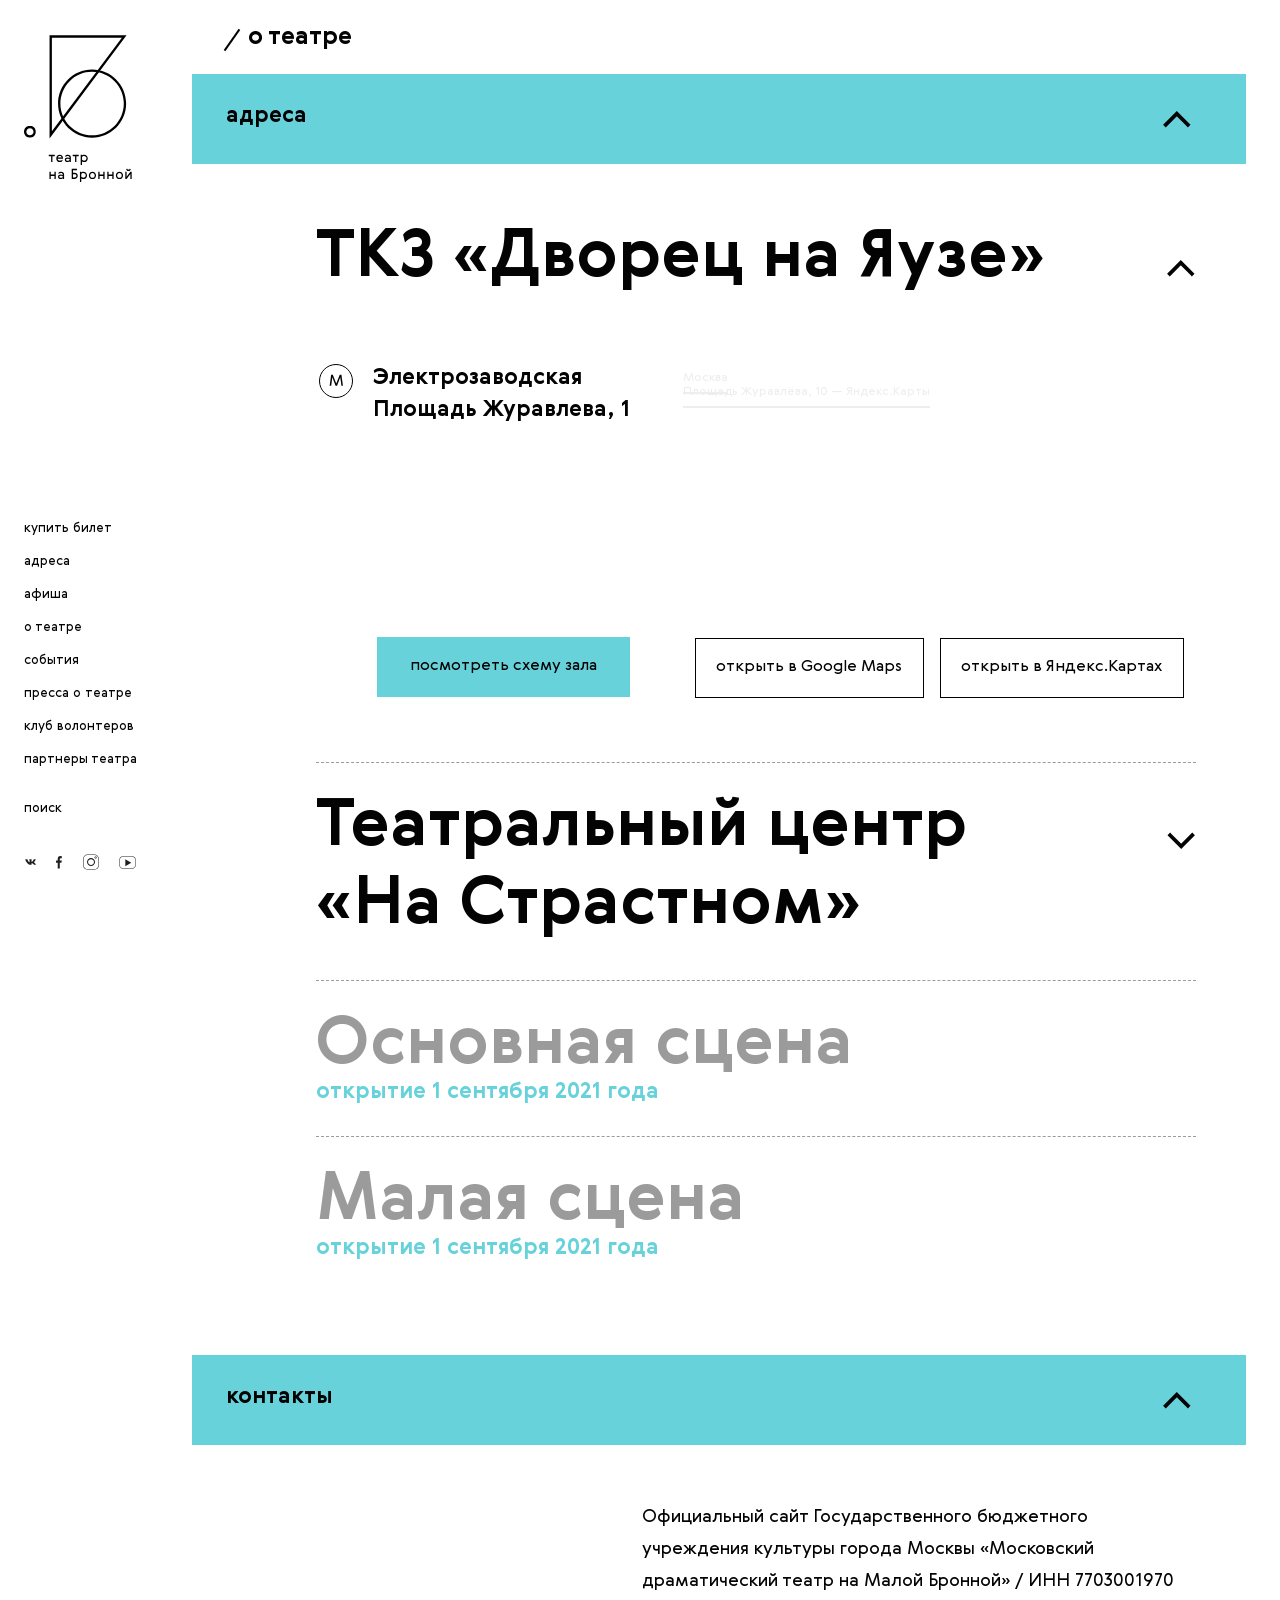
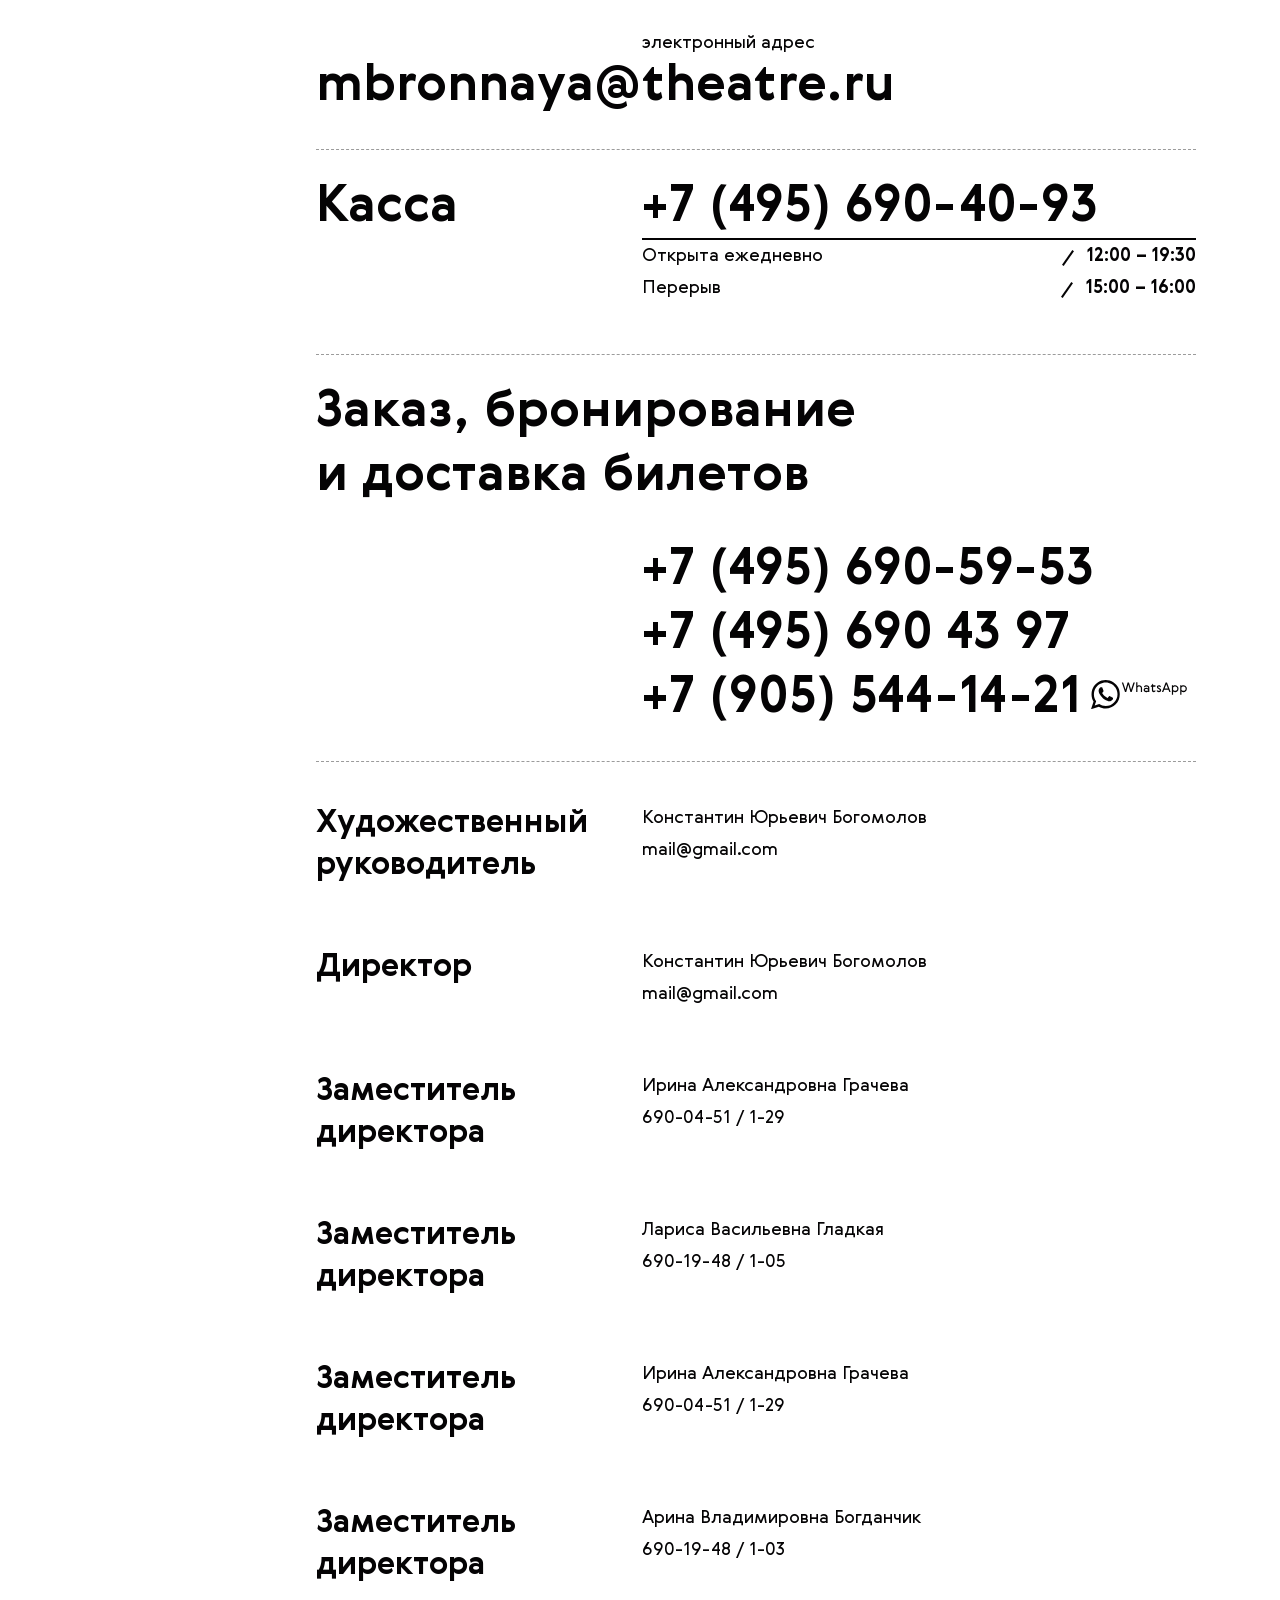
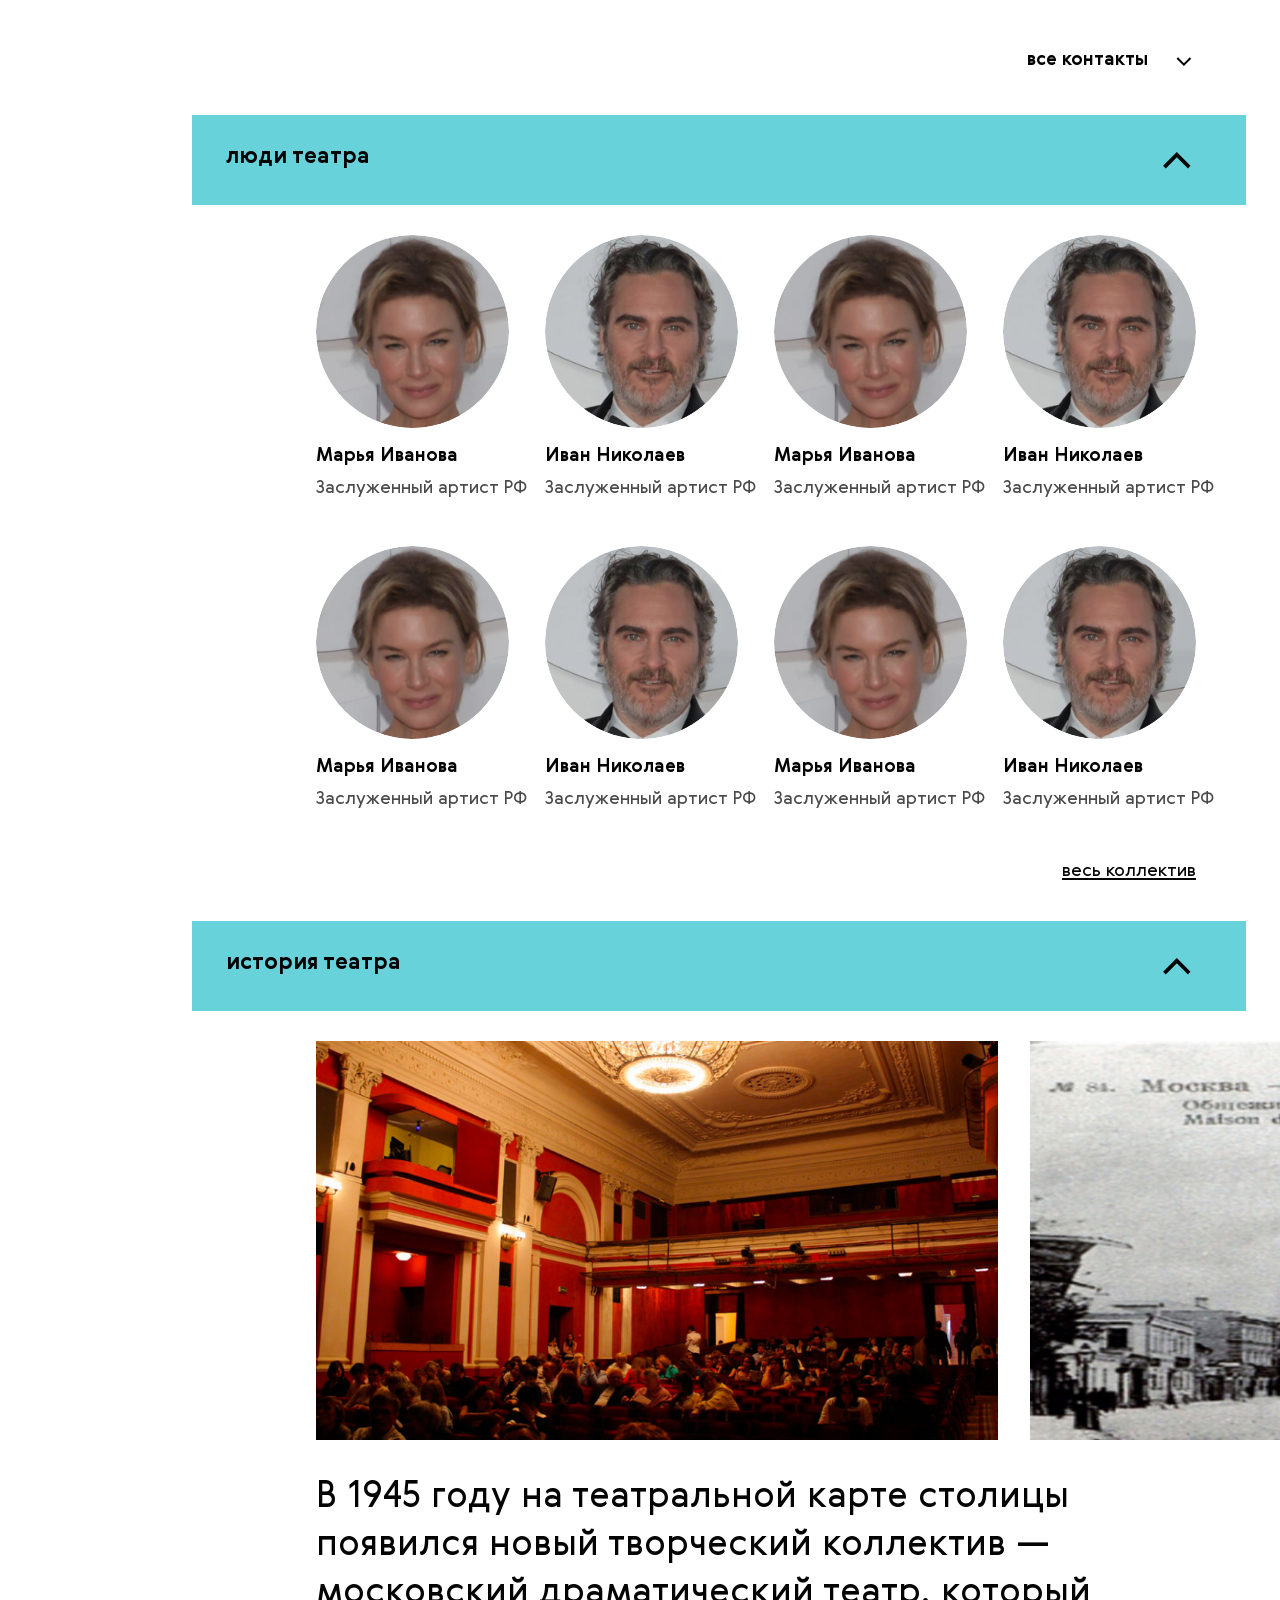
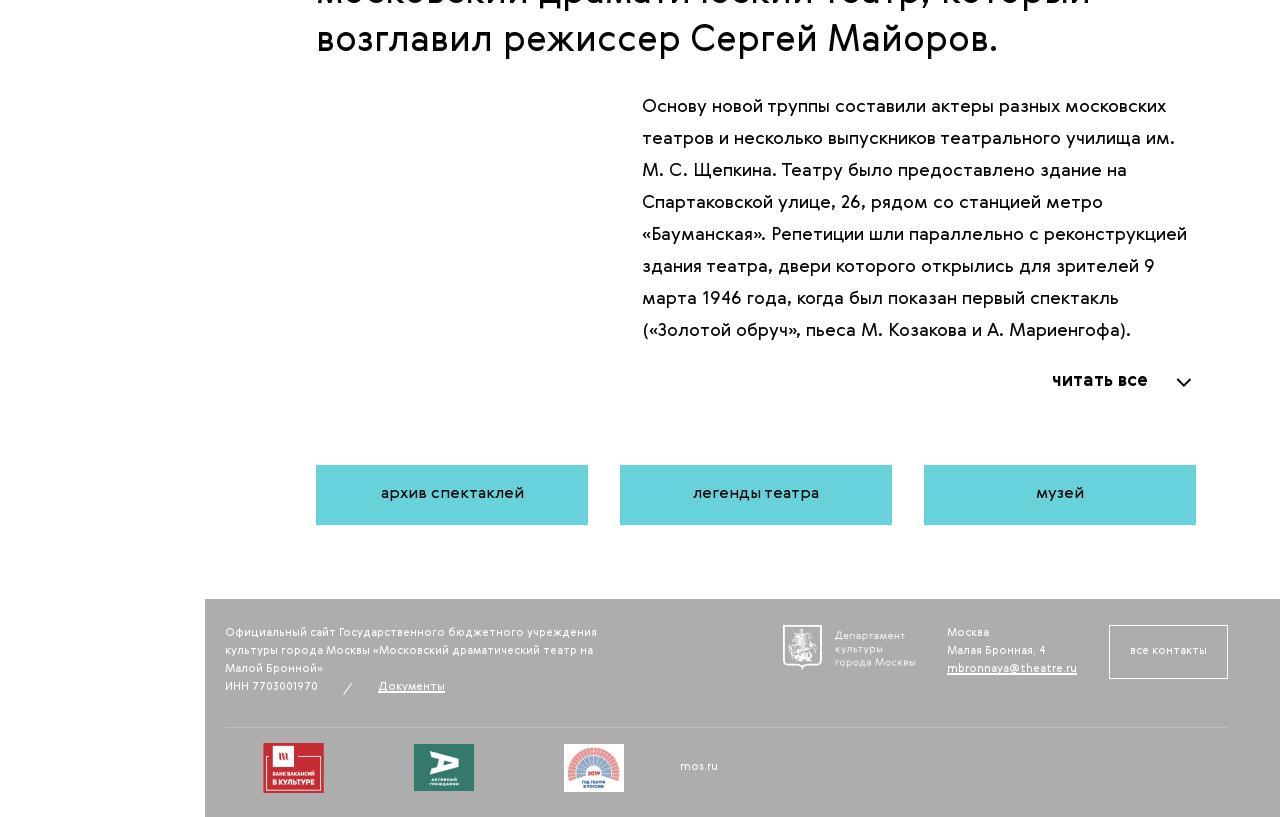
==== commit cad47fb3: "fixes" ====
--- a/about.html
+++ b/about.html
@@ -1 +1 @@
-<html lang="en"><head><meta charset="UTF-8" /><meta name="viewport" content="width=device-width, initial-scale=1.0" /><title>Театр на Малой Бронной</title><meta name="description" /><meta name="keywords" /><meta http-equiv="X-UA-Compatible" content="ie=edge" /><meta name="format-detection" content="telephone=no" /><meta name="HandheldFriendly" content="true" /><link rel="stylesheet" href="style.css" /></head><body class="wide-page accordion-page"><header class="header"><a href="/" class="logo"><picture class="logo_image"><source srcset="src/img/logo-mobile.svg" media="(max-width: 767px)"></source><img src="src/img/logo.svg" /></picture><img src="src/img/logo-mobile-small.svg" class="logo_image__mobile-fixed" /></a><nav class="menu"><div class="menu-toggle"></div><div class="menu_content"><button class="menu_search-icon"></button><img src="src/img/logo-mobile-menu.svg" class="menu_logo" /><div class="search"><div id="search-close" class="search_close"></div><div class="search_fade"></div><div class="search_content"><input type="search" placeholder="поиск" required="true" class="search_input" /><div class="search_results"><a href="spectacle.html" class="search_result">макбет</a><a href="spectacle.html" class="search_result">леди макбет</a><a href="spectacle.html" class="search_result">макбет трагедия</a></div></div></div><a href="/" class="menu_link menu_link__mobile"><span class="menu_link-text">купить билет</span></a><a href="/" class="menu_link menu_link__mobile"><span class="menu_link-text">адреса</span></a><a href="/afisha.html" class="menu_link active"><span class="menu_link-text">афиша</span></a><a href="/about.html" class="menu_link"><span class="menu_link-text">о театре</span></a><a href="/events.html" class="menu_link"><span class="menu_link-text">события</span></a><a href="/press.html" class="menu_link"><span class="menu_link-text">пресса о&nbsp;театре</span></a><a href="/volunteers.html" class="menu_link"><span class="menu_link-text">клуб волонтеров</span></a><a href="/partners.html" class="menu_link"><span class="menu_link-text">партнеры театра</span></a><a href="/search.html" class="menu_link menu_link__indent"><span class="menu_link-text">поиск</span></a><div class="menu_social"><div class="social social__header"><div class="social_links"><a href="#" class="social_link social_link__vk"></a><a href="#" class="social_link social_link__fb"></a><a href="#" class="social_link social_link__insta"></a><a href="#" class="social_link social_link__youtube"></a></div></div></div></div></nav></header><main class="content"><span class="content_title">о театре</span><div class="accordion"><div class="accordion_item"><div data-tab="1" class="accordion_header"><span class="accordion_header-title">адреса</span></div><div class="accordion_content"><div class="accordion accordion__secondary"><div class="accordion_item"><div data-tab="adress-1" class="accordion_header"><span class="accordion_header-title">ТКЗ «Дворец на&nbsp;Яузе»</span></div><div class="accordion_content"><div class="place"><div class="place_adress"><div class="place_metro">Электрозаводская Площадь Журавлева, 1</div><button class="place_scheme-button">посмотреть схему&nbsp;зала</button></div><div class="place_map-holder"><div style="position:relative;overflow:hidden;"><a href="https://yandex.by/maps/213/moscow/?utm_medium=mapframe&amp;utm_source=maps" style="color:#eee;font-size:12px;position:absolute;top:0px;">Москва</a><a href="https://yandex.by/maps/213/moscow/house/ploshchad_zhuravlyova_10/Z04YcQdkTEYPQFtvfXt5cn5rYg==/?ll=37.704749%2C55.783214&amp;utm_medium=mapframe&amp;utm_source=maps&amp;z=18.2" style="color:#eee;font-size:12px;position:absolute;top:14px;">Площадь Журавлёва, 10 — Яндекс.Карты</a><iframe src="https://yandex.by/map-widget/v1/-/C8sMQWlE" width="560" height="400" frameborder="0" allowfullscreen="true" style="position:relative;"></iframe></div><div class="place_map-buttons"><a href="#" class="place_map-button">открыть в&nbsp;Google&nbsp;Maps<div class="place_map-button-border"></div></a><a href="#" class="place_map-button">открыть в&nbsp;Яндекс.Картах<div class="place_map-button-border"></div></a></div></div></div></div></div><div class="accordion_item accordion_item__closed"><div data-tab="adress-2" class="accordion_header"><span class="accordion_header-title">Театральный центр  «На&nbsp;Страстном»</span></div><div class="accordion_content"><div class="place"><div class="place_adress"><div class="place_metro">Электрозаводская Площадь Журавлева, 1</div><button class="place_scheme-button">посмотреть схему зала</button></div><div class="place_map-holder"><div style="position:relative;overflow:hidden;"><a href="https://yandex.by/maps/213/moscow/?utm_medium=mapframe&amp;utm_source=maps" style="color:#eee;font-size:12px;position:absolute;top:0px;">Москва</a><a href="https://yandex.by/maps/213/moscow/house/ploshchad_zhuravlyova_10/Z04YcQdkTEYPQFtvfXt5cn5rYg==/?ll=37.704749%2C55.783214&amp;utm_medium=mapframe&amp;utm_source=maps&amp;z=18.2" style="color:#eee;font-size:12px;position:absolute;top:14px;">Площадь Журавлёва, 10 — Яндекс.Карты</a><iframe src="https://yandex.by/map-widget/v1/-/C8sMQWlE" width="560" height="400" frameborder="0" allowfullscreen="true" style="position:relative;"></iframe></div><div class="place_map-buttons"><button class="place_map-button">открыть в&nbsp;Google&nbsp;Maps<div class="place_map-button-border"></div></button><button class="place_map-button">открыть в&nbsp;Яндекс.Картах<div class="place_map-button-border"></div></button></div></div></div></div></div><div class="accordion_item accordion_item__disabled"><div data-tab="adress-3" class="accordion_header"><span class="accordion_header-title">Основная сцена</span><span class="accordion_header-subtitle">открытие 1 сентября 2021 года</span></div></div><div class="accordion_item accordion_item__disabled"><div data-tab="adress-3" class="accordion_header"><span class="accordion_header-title">Малая сцена</span><span class="accordion_header-subtitle">открытие 1 сентября 2021 года</span></div></div></div></div></div><div class="accordion_item"><div data-tab="2" class="accordion_header"><span class="accordion_header-title">контакты</span></div><div class="accordion_content"><div class="contacts"><div class="contacts_section"><div class="contacts_row contacts_row__noindent"><div class="contacts_left"></div><div class="contacts_right"><p class="contacts_description">Официальный сайт Государственного бюджетного учреждения культуры города Москвы «Московский драматический театр на Малой Бронной» / ИНН 7703001970</p><span>электронный адрес</span></div></div><div class="contacts_row"><div class="contacts_left"><a href="mailto:#mbronnaya@theatre.ru" class="contacts_title">mbronnaya@theatre.ru</a></div></div></div><div class="contacts_section"><div class="contacts_row"><div class="contacts_left"><span class="contacts_title">Касса</span></div><div class="contacts_right"><a href="tel:+7(495)690-40-93"><div class="contacts_title">+7 (495) 690-40-93</div></a><table class="contacts_working_hours"><tbody><tr><td>Открыта ежедневно</td><td><span class="contacts_working_hours-time">12:00 – 19:30</span></td></tr><tr><td>Перерыв</td><td><span class="contacts_working_hours-time">15:00 – 16:00</span></td></tr></tbody></table></div></div></div><div class="contacts_section"><div class="contacts_row"><div class="contacts_left contacts_left__long"><div><span class="contacts_title">Заказ, бронирование и&nbsp;доставка билетов</span></div></div></div><div class="contacts_row"><div class="contacts_left"></div><div class="contacts_right"><div><a href="tel:+7(495)690-59-53" class="contacts_title contacts_title__nowrap">+7 (495) 690-59-53</a></div><div><a href="tel:+7(495)690 43 97" class="contacts_title contacts_title__nowrap">+7 (495) 690 43 97</a></div><div><a href="tel:+7(905)544-14-21" class="contacts_title contacts_title__nowrap">+7 (905) 544-14-21<img src="/src/img/whatsapp.svg" class="contacts_messenger" /></a></div></div></div></div><div class="contacts_section"><div class="contacts_row contacts_row__big-indent"><div class="contacts_left"><span class="contacts_subtitle">Художественный руководитель</span></div><div class="contacts_right"><span>Константин Юрьевич Богомолов</span><div><a href="mailto:mail@gmail.com" class="contacts_link">mail@gmail.com</a></div></div></div><div class="contacts_row contacts_row__big-indent"><div class="contacts_left"><span class="contacts_subtitle">Директор</span></div><div class="contacts_right"><span>Константин Юрьевич Богомолов</span><div><a href="mailto:mail@gmail.com" class="contacts_link">mail@gmail.com</a></div></div></div><div class="contacts_row contacts_row__big-indent"><div class="contacts_left"><span class="contacts_subtitle">Заместитель директора</span></div><div class="contacts_right"><span>Ирина Александровна Грачева</span><div><a href="tel:690-04-51" class="contacts_link">690-04-51 / 1-29</a></div></div></div><div class="contacts_row contacts_row__big-indent"><div class="contacts_left"><span class="contacts_subtitle">Заместитель директора</span></div><div class="contacts_right"><span>Лариса Васильевна Гладкая</span><div><a href="tel:690-04-51" class="contacts_link">690-19-48 / 1-05</a></div></div></div><div class="contacts_row contacts_row__big-indent"><div class="contacts_left"><span class="contacts_subtitle">Заместитель директора</span></div><div class="contacts_right"><span>Ирина Александровна Грачева</span><div><a href="tel:690-04-51" class="contacts_link">690-04-51 / 1-29</a></div></div></div><div class="contacts_row contacts_row__big-indent"><div class="contacts_left"><span class="contacts_subtitle">Заместитель директора</span></div><div class="contacts_right"><span>Арина Владимировна Богданчик</span><div><a href="tel:690-04-51" class="contacts_link">690-19-48 / 1-03</a></div></div></div><button class="contacts_more">все контакты<div class="contacts_more-icon"></div></button><div class="contacts_hidden"><div class="contacts_row"><div class="contacts_left"><span class="contacts_subtitle">Заместитель директора</span></div><div class="contacts_right"><span>Лариса Васильевна Гладкая</span><div><a href="tel:690-04-51" class="contacts_link">690-19-48 / 1-05</a></div></div></div><div class="contacts_row"><div class="contacts_left"><span class="contacts_subtitle">Заместитель директора</span></div><div class="contacts_right"><span>Ирина Александровна Грачева</span><div><a href="tel:690-04-51" class="contacts_link">690-04-51 / 1-29</a></div></div></div><div class="contacts_row"><div class="contacts_left"><span class="contacts_subtitle">Заместитель директора</span></div><div class="contacts_right"><span>Арина Владимировна Богданчик</span><div><a href="tel:690-04-51" class="contacts_link">690-19-48 / 1-03</a></div></div></div></div></div></div></div></div><div class="accordion_item"><div data-tab="3" class="accordion_header"><span class="accordion_header-title">люди театра</span></div><div class="accordion_content"><div class="people people__four"><div class="people_items"><a href="/person.html" class="people_item"><div class="people_item-image-wrapper"><img src="src/img/temp/people-1.jpg" class="people_item-image" /></div><span class="people_item-title">Марья Иванова</span><span class="people_item-subtitle">Заслуженный артист РФ</span></a><a href="/person.html" class="people_item"><div class="people_item-image-wrapper"><img src="src/img/temp/people-2.jpg" class="people_item-image" /></div><span class="people_item-title">Иван Николаев</span><span class="people_item-subtitle">Заслуженный артист РФ</span></a><a href="/person.html" class="people_item"><div class="people_item-image-wrapper"><img src="src/img/temp/people-1.jpg" class="people_item-image" /></div><span class="people_item-title">Марья Иванова</span><span class="people_item-subtitle">Заслуженный артист РФ</span></a><a href="/person.html" class="people_item"><div class="people_item-image-wrapper"><img src="src/img/temp/people-2.jpg" class="people_item-image" /></div><span class="people_item-title">Иван Николаев</span><span class="people_item-subtitle">Заслуженный артист РФ</span></a><a href="/person.html" class="people_item"><div class="people_item-image-wrapper"><img src="src/img/temp/people-1.jpg" class="people_item-image" /></div><span class="people_item-title">Марья Иванова</span><span class="people_item-subtitle">Заслуженный артист РФ</span></a><a href="/person.html" class="people_item"><div class="people_item-image-wrapper"><img src="src/img/temp/people-2.jpg" class="people_item-image" /></div><span class="people_item-title">Иван Николаев</span><span class="people_item-subtitle">Заслуженный артист РФ</span></a><a href="/person.html" class="people_item"><div class="people_item-image-wrapper"><img src="src/img/temp/people-1.jpg" class="people_item-image" /></div><span class="people_item-title">Марья Иванова</span><span class="people_item-subtitle">Заслуженный артист РФ</span></a><a href="/person.html" class="people_item"><div class="people_item-image-wrapper"><img src="src/img/temp/people-2.jpg" class="people_item-image" /></div><span class="people_item-title">Иван Николаев</span><span class="people_item-subtitle">Заслуженный артист РФ</span></a></div><div class="people_items event_hided-info"><a href="/person.html" class="people_item"><div class="people_item-image-wrapper"><img src="src/img/temp/people-1.jpg" class="people_item-image" /></div><span class="people_item-title">Марья Иванова</span></a><a href="/person.html" class="people_item"><div class="people_item-image-wrapper"><img src="src/img/temp/people-2.jpg" class="people_item-image" /></div><span class="people_item-title">Иван Николаев</span></a><a href="/person.html" class="people_item"><div class="people_item-image-wrapper"><img src="src/img/temp/people-1.jpg" class="people_item-image" /></div><span class="people_item-title">Марья Иванова</span></a><a href="/person.html" class="people_item"><div class="people_item-image-wrapper"><img src="src/img/temp/people-1.jpg" class="people_item-image" /></div><span class="people_item-title">Марья Иванова</span></a></div><a href="#" class="people">весь коллектив</a></div></div></div><div class="accordion_item"><div data-tab="4" class="accordion_header"><span class="accordion_header-title">история театра</span></div><div class="accordion_content"><div class="slider slider__accordion"><div class="slider_track"><div class="slider_item"><div class="slider_image-wrapper"><div class="slider_image-open"></div><img src="src/img/temp/history-1.jpg" class="slider_image" /></div></div><div class="slider_item"><div class="slider_image-wrapper"><div class="slider_image-open"></div><img src="src/img/temp/history-2.jpg" class="slider_image" /></div></div><div class="slider_item"><div class="slider_image-wrapper"><div class="slider_image-open"></div><img src="src/img/temp/history-1.jpg" class="slider_image" /></div></div><div class="slider_item"><div class="slider_image-wrapper"><div class="slider_image-open"></div><img src="src/img/temp/history-2.jpg" class="slider_image" /></div></div></div></div><h2 class="contacts_big-text">В 1945 году на театральной карте столицы появился новый творческий коллектив — московский драматический театр, который возглавил режиссер Cергей Майоров.</h2><div class="contacts"><div class="contacts_row"><div class="contacts_left"></div><div class="contacts_right"><p>Основу новой труппы составили актеры разных московских театров и несколько выпускников театрального училища им. М. С. Щепкина. Театру было предоставлено здание на Спартаковской улице, 26, рядом со станцией метро «Бауманская». Репетиции шли параллельно с реконструкцией здания театра, двери которого открылись для зрителей 9 марта 1946 года, когда был показан первый спектакль («Золотой обруч», пьеса М. Козакова и А. Мариенгофа).</p><button class="contacts_more">читать все<div class="contacts_more-icon"></div></button><div class="contacts_hidden"><p>Основу новой труппы составили актеры разных московских театров и несколько выпускников театрального училища им. М. С. Щепкина. Театру было предоставлено здание на Спартаковской улице, 26, рядом со станцией метро «Бауманская». Репетиции шли параллельно с реконструкцией здания театра, двери которого открылись для зрителей 9 марта 1946 года, когда был показан первый спектакль («Золотой обруч», пьеса М. Козакова и А. Мариенгофа).</p></div></div></div><div class="contacts_buttons"><a href="#" class="contacts_button">архив спектаклей</a><a href="#" class="contacts_button">легенды театра</a><a href="#" class="contacts_button">музей</a></div></div></div></div></div></main><div class="gallery-popup"><button class="gallery-popup_close"></button><div id="slider-gallery" class="slider slider__gallery"><div class="slider_counter"></div><div class="slider_track"><div class="slider_item"><img src="src/img/temp/event-popup-1.jpg" class="slider_image" /><div class="slider_item-content"><span class="slider_text">В этом же городе живет пожилая сеньора, горячо любящая своего единственного внука. В этом же городе живет пожилая сеньора, горячо любящая своего единственного внука.</span><button class="slider_share-button">поделиться</button></div></div><div class="slider_item"><img src="src/img/temp/event-popup-1.jpg" class="slider_image" /><div class="slider_item-content"><span class="slider_text">В этом же городе живет пожилая сеньора, горячо любящая своего единственного внука.</span><button class="slider_share-button">поделиться</button></div></div><div class="slider_item"><img src="src/img/temp/event-popup-1.jpg" class="slider_image" /><div class="slider_item-content"><span class="slider_text">В этом же городе живет пожилая сеньора, горячо любящая своего единственного внука. В этом же городе живет пожилая сеньора, горячо любящая своего единственного внука.</span><button class="slider_share-button">поделиться</button></div></div><div class="slider_item"><img src="src/img/temp/event-popup-1.jpg" class="slider_image" /><div class="slider_item-content"><span class="slider_text">В этом же городе живет пожилая сеньора, горячо любящая своего единственного внука.</span><button class="slider_share-button">поделиться</button></div></div></div></div></div><footer class="footer"><div class="footer_mobile"><div class="social"><span class="social_title">следите за нами в соцсетях</span><div class="social_links"><a href="#" class="social_link social_link__vk"></a><a href="#" class="social_link social_link__fb"></a><a href="#" class="social_link social_link__insta"></a><a href="#" class="social_link social_link__youtube"></a></div></div><div class="footer_menu"><a href="afisha.html" class="footer_menu-link">афиша</a><a href="/about.html" class="footer_menu-link">адреса</a><a href="#" class="footer_menu-link">купить билет</a><a href="#" class="footer_menu-link">схема зала</a><span class="footer_menu-link footer_menu-link__disabled">фотобанк</span><a href="volunteers.html" class="footer_menu-link">клуб волонтеров</a><a href="/partners.html" class="footer_menu-link">партнеры театра</a><a href="#" class="footer_menu-link">контакты</a></div></div><div class="footer_content"><div class="footer_columns"><div class="footer_column footer_column__flex"><img src="src/img/dkm.svg" class="footer_logo" /><div class="footer_contacts"><div class="footer_adress"><span>Москва</span><span>Малая Бронная, 4</span><a href="mailto:mbronnaya@theatre.ru">mbronnaya@theatre.ru</a></div><a class="footer_contacts-button">все контакты</a></div></div><div class="footer_column"><p class="footer_description">Официальный сайт Государственного бюджетного учреждения культуры города Москвы  «Московский драматический театр на Малой Бронной»</p><div class="footer_documents"><span class="footer_inn">ИНН 7703001970</span><a href="#" class="footer_documents-link">Документы</a></div></div></div><div class="footer_bottom"><img src="src/img/bank-of-vacancies.jpg" class="footer_bottom-image" /><img src="src/img/active-citizen.jpg" class="footer_bottom-image" /><img src="src/img/year-of-theatre.jpg" class="footer_bottom-image" /><a href="#" class="footer_outer-link">mos.ru</a></div></div></footer><script src="//s7.addthis.com/js/300/addthis_widget.js#pubid=ra-5642faf671d1921e" async="async"></script><script src="src/js/tiny-slider.min.js"></script><script src="src/js/main.js"></script><script src="src/js/about.js"></script><script src="src/js/gallery-popup.js"></script></body></html>+<html lang="en"><head><meta charset="UTF-8" /><meta name="viewport" content="width=device-width, initial-scale=1.0" /><title>Театр на Малой Бронной</title><meta name="description" /><meta name="keywords" /><meta http-equiv="X-UA-Compatible" content="ie=edge" /><meta name="format-detection" content="telephone=no" /><meta name="HandheldFriendly" content="true" /><link rel="stylesheet" href="style.css" /></head><body class="wide-page accordion-page"><header class="header"><a href="/" class="logo"><picture class="logo_image"><source srcset="src/img/logo-mobile.svg" media="(max-width: 767px)"></source><img src="src/img/logo.svg" /></picture><img src="src/img/logo-mobile-small.svg" class="logo_image__mobile-fixed" /></a><nav class="menu"><div class="menu-toggle"></div><div class="menu_content"><button class="menu_search-icon"></button><img src="src/img/logo-mobile-menu.svg" class="menu_logo" /><div class="search"><div id="search-close" class="search_close"></div><div class="search_fade"></div><div class="search_content"><input type="search" placeholder="поиск" required="true" class="search_input" /><div class="search_results"><a href="spectacle.html" class="search_result">макбет</a><a href="spectacle.html" class="search_result">леди макбет</a><a href="spectacle.html" class="search_result">макбет трагедия</a></div></div></div><a href="/" class="menu_link menu_link__mobile"><span class="menu_link-text">купить билет</span></a><a href="/" class="menu_link menu_link__mobile"><span class="menu_link-text">адреса</span></a><a href="/afisha.html" class="menu_link active"><span class="menu_link-text">афиша</span></a><a href="/about.html" class="menu_link"><span class="menu_link-text">о театре</span></a><a href="/events.html" class="menu_link"><span class="menu_link-text">события</span></a><a href="/press.html" class="menu_link"><span class="menu_link-text">пресса о&nbsp;театре</span></a><a href="/volunteers.html" class="menu_link"><span class="menu_link-text">клуб волонтеров</span></a><a href="/partners.html" class="menu_link"><span class="menu_link-text">партнеры театра</span></a><a href="/search.html" class="menu_link menu_link__indent"><span class="menu_link-text">поиск</span></a><div class="menu_social"><div class="social social__header"><div class="social_links"><a href="#" class="social_link social_link__vk"></a><a href="#" class="social_link social_link__fb"></a><a href="#" class="social_link social_link__insta"></a><a href="#" class="social_link social_link__youtube"></a></div></div></div></div></nav></header><main class="content"><span class="content_title">о театре</span><div class="accordion"><div class="accordion_item"><div data-tab="1" class="accordion_header"><span class="accordion_header-title">адреса</span></div><div class="accordion_content"><div class="accordion accordion__secondary"><div class="accordion_item"><div data-tab="adress-1" class="accordion_header"><span class="accordion_header-title">ТКЗ «Дворец на&nbsp;Яузе»</span></div><div class="accordion_content"><div class="place"><div class="place_adress"><div class="place_metro">Электрозаводская Площадь Журавлева, 1</div><a href="#" class="place_scheme-button">посмотреть схему&nbsp;зала</a></div><div class="place_map-holder"><div style="position:relative;overflow:hidden;"><a href="https://yandex.by/maps/213/moscow/?utm_medium=mapframe&amp;utm_source=maps" style="color:#eee;font-size:12px;position:absolute;top:0px;">Москва</a><a href="https://yandex.by/maps/213/moscow/house/ploshchad_zhuravlyova_10/Z04YcQdkTEYPQFtvfXt5cn5rYg==/?ll=37.704749%2C55.783214&amp;utm_medium=mapframe&amp;utm_source=maps&amp;z=18.2" style="color:#eee;font-size:12px;position:absolute;top:14px;">Площадь Журавлёва, 10 — Яндекс.Карты</a><iframe src="https://yandex.by/map-widget/v1/-/C8sMQWlE" width="560" height="400" frameborder="0" allowfullscreen="true" style="position:relative;"></iframe></div><div class="place_map-buttons"><a href="#" class="place_map-button">открыть в&nbsp;Google&nbsp;Maps<div class="place_map-button-border"></div></a><a href="#" class="place_map-button">открыть в&nbsp;Яндекс.Картах<div class="place_map-button-border"></div></a></div></div></div></div></div><div class="accordion_item accordion_item__closed"><div data-tab="adress-2" class="accordion_header"><span class="accordion_header-title">Театральный центр  «На&nbsp;Страстном»</span></div><div class="accordion_content"><div class="place"><div class="place_adress"><div class="place_metro">Электрозаводская Площадь Журавлева, 1</div><a href="#" class="place_scheme-button">посмотреть схему зала</a></div><div class="place_map-holder"><div style="position:relative;overflow:hidden;"><a href="https://yandex.by/maps/213/moscow/?utm_medium=mapframe&amp;utm_source=maps" style="color:#eee;font-size:12px;position:absolute;top:0px;">Москва</a><a href="https://yandex.by/maps/213/moscow/house/ploshchad_zhuravlyova_10/Z04YcQdkTEYPQFtvfXt5cn5rYg==/?ll=37.704749%2C55.783214&amp;utm_medium=mapframe&amp;utm_source=maps&amp;z=18.2" style="color:#eee;font-size:12px;position:absolute;top:14px;">Площадь Журавлёва, 10 — Яндекс.Карты</a><iframe src="https://yandex.by/map-widget/v1/-/C8sMQWlE" width="560" height="400" frameborder="0" allowfullscreen="true" style="position:relative;"></iframe></div><div class="place_map-buttons"><button class="place_map-button">открыть в&nbsp;Google&nbsp;Maps<div class="place_map-button-border"></div></button><button class="place_map-button">открыть в&nbsp;Яндекс.Картах<div class="place_map-button-border"></div></button></div></div></div></div></div><div class="accordion_item accordion_item__disabled"><div data-tab="adress-3" class="accordion_header"><span class="accordion_header-title">Основная сцена</span><span class="accordion_header-subtitle">открытие 1 сентября 2021 года</span></div></div><div class="accordion_item accordion_item__disabled"><div data-tab="adress-3" class="accordion_header"><span class="accordion_header-title">Малая сцена</span><span class="accordion_header-subtitle">открытие 1 сентября 2021 года</span></div></div></div></div></div><div class="accordion_item"><div data-tab="2" class="accordion_header"><span class="accordion_header-title">контакты</span></div><div class="accordion_content"><div class="contacts"><div class="contacts_section"><div class="contacts_row contacts_row__noindent"><div class="contacts_left"></div><div class="contacts_right"><p class="contacts_description">Официальный сайт Государственного бюджетного учреждения культуры города Москвы «Московский драматический театр на Малой Бронной» / ИНН 7703001970</p><span>электронный адрес</span></div></div><div class="contacts_row"><div class="contacts_left"><a href="mailto:#mbronnaya@theatre.ru" class="contacts_title">mbronnaya@theatre.ru</a></div></div></div><div class="contacts_section"><div class="contacts_row"><div class="contacts_left"><span class="contacts_title">Касса</span></div><div class="contacts_right"><a href="tel:+7(495)690-40-93"><div class="contacts_title">+7 (495) 690-40-93</div></a><table class="contacts_working_hours"><tbody><tr><td>Открыта ежедневно</td><td><span class="contacts_working_hours-time">12:00 – 19:30</span></td></tr><tr><td>Перерыв</td><td><span class="contacts_working_hours-time">15:00 – 16:00</span></td></tr></tbody></table></div></div></div><div class="contacts_section"><div class="contacts_row"><div class="contacts_left contacts_left__long"><div><span class="contacts_title">Заказ, бронирование и&nbsp;доставка билетов</span></div></div></div><div class="contacts_row"><div class="contacts_left"></div><div class="contacts_right"><div><a href="tel:+7(495)690-59-53" class="contacts_title contacts_title__nowrap">+7 (495) 690-59-53</a></div><div><a href="tel:+7(495)690 43 97" class="contacts_title contacts_title__nowrap">+7 (495) 690 43 97</a></div><div><a href="tel:+7(905)544-14-21" class="contacts_title contacts_title__nowrap">+7 (905) 544-14-21<img src="/src/img/whatsapp.svg" class="contacts_messenger" /></a></div></div></div></div><div class="contacts_section"><div class="contacts_row contacts_row__big-indent"><div class="contacts_left"><span class="contacts_subtitle">Художественный руководитель</span></div><div class="contacts_right"><span>Константин Юрьевич Богомолов</span><div><a href="mailto:mail@gmail.com" class="contacts_link">mail@gmail.com</a></div></div></div><div class="contacts_row contacts_row__big-indent"><div class="contacts_left"><span class="contacts_subtitle">Директор</span></div><div class="contacts_right"><span>Константин Юрьевич Богомолов</span><div><a href="mailto:mail@gmail.com" class="contacts_link">mail@gmail.com</a></div></div></div><div class="contacts_row contacts_row__big-indent"><div class="contacts_left"><span class="contacts_subtitle">Заместитель директора</span></div><div class="contacts_right"><span>Ирина Александровна Грачева</span><div><a href="tel:690-04-51" class="contacts_link">690-04-51 / 1-29</a></div></div></div><div class="contacts_row contacts_row__big-indent"><div class="contacts_left"><span class="contacts_subtitle">Заместитель директора</span></div><div class="contacts_right"><span>Лариса Васильевна Гладкая</span><div><a href="tel:690-04-51" class="contacts_link">690-19-48 / 1-05</a></div></div></div><div class="contacts_row contacts_row__big-indent"><div class="contacts_left"><span class="contacts_subtitle">Заместитель директора</span></div><div class="contacts_right"><span>Ирина Александровна Грачева</span><div><a href="tel:690-04-51" class="contacts_link">690-04-51 / 1-29</a></div></div></div><div class="contacts_row contacts_row__big-indent"><div class="contacts_left"><span class="contacts_subtitle">Заместитель директора</span></div><div class="contacts_right"><span>Арина Владимировна Богданчик</span><div><a href="tel:690-04-51" class="contacts_link">690-19-48 / 1-03</a></div></div></div><button class="contacts_more">все контакты<div class="contacts_more-icon"></div></button><div class="contacts_hidden"><div class="contacts_row"><div class="contacts_left"><span class="contacts_subtitle">Заместитель директора</span></div><div class="contacts_right"><span>Лариса Васильевна Гладкая</span><div><a href="tel:690-04-51" class="contacts_link">690-19-48 / 1-05</a></div></div></div><div class="contacts_row"><div class="contacts_left"><span class="contacts_subtitle">Заместитель директора</span></div><div class="contacts_right"><span>Ирина Александровна Грачева</span><div><a href="tel:690-04-51" class="contacts_link">690-04-51 / 1-29</a></div></div></div><div class="contacts_row"><div class="contacts_left"><span class="contacts_subtitle">Заместитель директора</span></div><div class="contacts_right"><span>Арина Владимировна Богданчик</span><div><a href="tel:690-04-51" class="contacts_link">690-19-48 / 1-03</a></div></div></div></div></div></div></div></div><div class="accordion_item"><div data-tab="3" class="accordion_header"><span class="accordion_header-title">люди театра</span></div><div class="accordion_content"><div class="people people__four"><div class="people_items"><a href="/person.html" class="people_item"><div class="people_item-image-wrapper"><img src="src/img/temp/people-1.jpg" class="people_item-image" /></div><span class="people_item-title">Марья Иванова</span><span class="people_item-subtitle">Заслуженный артист РФ</span></a><a href="/person.html" class="people_item"><div class="people_item-image-wrapper"><img src="src/img/temp/people-2.jpg" class="people_item-image" /></div><span class="people_item-title">Иван Николаев</span><span class="people_item-subtitle">Заслуженный артист РФ</span></a><a href="/person.html" class="people_item"><div class="people_item-image-wrapper"><img src="src/img/temp/people-1.jpg" class="people_item-image" /></div><span class="people_item-title">Марья Иванова</span><span class="people_item-subtitle">Заслуженный артист РФ</span></a><a href="/person.html" class="people_item"><div class="people_item-image-wrapper"><img src="src/img/temp/people-2.jpg" class="people_item-image" /></div><span class="people_item-title">Иван Николаев</span><span class="people_item-subtitle">Заслуженный артист РФ</span></a><a href="/person.html" class="people_item"><div class="people_item-image-wrapper"><img src="src/img/temp/people-1.jpg" class="people_item-image" /></div><span class="people_item-title">Марья Иванова</span><span class="people_item-subtitle">Заслуженный артист РФ</span></a><a href="/person.html" class="people_item"><div class="people_item-image-wrapper"><img src="src/img/temp/people-2.jpg" class="people_item-image" /></div><span class="people_item-title">Иван Николаев</span><span class="people_item-subtitle">Заслуженный артист РФ</span></a><a href="/person.html" class="people_item"><div class="people_item-image-wrapper"><img src="src/img/temp/people-1.jpg" class="people_item-image" /></div><span class="people_item-title">Марья Иванова</span><span class="people_item-subtitle">Заслуженный артист РФ</span></a><a href="/person.html" class="people_item"><div class="people_item-image-wrapper"><img src="src/img/temp/people-2.jpg" class="people_item-image" /></div><span class="people_item-title">Иван Николаев</span><span class="people_item-subtitle">Заслуженный артист РФ</span></a></div><div class="people_items event_hided-info"><a href="/person.html" class="people_item"><div class="people_item-image-wrapper"><img src="src/img/temp/people-1.jpg" class="people_item-image" /></div><span class="people_item-title">Марья Иванова</span></a><a href="/person.html" class="people_item"><div class="people_item-image-wrapper"><img src="src/img/temp/people-2.jpg" class="people_item-image" /></div><span class="people_item-title">Иван Николаев</span></a><a href="/person.html" class="people_item"><div class="people_item-image-wrapper"><img src="src/img/temp/people-1.jpg" class="people_item-image" /></div><span class="people_item-title">Марья Иванова</span></a><a href="/person.html" class="people_item"><div class="people_item-image-wrapper"><img src="src/img/temp/people-1.jpg" class="people_item-image" /></div><span class="people_item-title">Марья Иванова</span></a></div><a href="#" class="people">весь коллектив</a></div></div></div><div class="accordion_item"><div data-tab="4" class="accordion_header"><span class="accordion_header-title">история театра</span></div><div class="accordion_content"><div class="slider slider__accordion"><div class="slider_track"><div class="slider_item"><div class="slider_image-wrapper"><div class="slider_image-open"></div><img src="src/img/temp/history-1.jpg" class="slider_image" /></div></div><div class="slider_item"><div class="slider_image-wrapper"><div class="slider_image-open"></div><img src="src/img/temp/history-2.jpg" class="slider_image" /></div></div><div class="slider_item"><div class="slider_image-wrapper"><div class="slider_image-open"></div><img src="src/img/temp/history-1.jpg" class="slider_image" /></div></div><div class="slider_item"><div class="slider_image-wrapper"><div class="slider_image-open"></div><img src="src/img/temp/history-2.jpg" class="slider_image" /></div></div></div></div><h2 class="contacts_big-text">В 1945 году на театральной карте столицы появился новый творческий коллектив — московский драматический театр, который возглавил режиссер Cергей Майоров.</h2><div class="contacts"><div class="contacts_row"><div class="contacts_left"></div><div class="contacts_right"><p>Основу новой труппы составили актеры разных московских театров и несколько выпускников театрального училища им. М. С. Щепкина. Театру было предоставлено здание на Спартаковской улице, 26, рядом со станцией метро «Бауманская». Репетиции шли параллельно с реконструкцией здания театра, двери которого открылись для зрителей 9 марта 1946 года, когда был показан первый спектакль («Золотой обруч», пьеса М. Козакова и А. Мариенгофа).</p><button class="contacts_more">читать все<div class="contacts_more-icon"></div></button><div class="contacts_hidden"><p>Основу новой труппы составили актеры разных московских театров и несколько выпускников театрального училища им. М. С. Щепкина. Театру было предоставлено здание на Спартаковской улице, 26, рядом со станцией метро «Бауманская». Репетиции шли параллельно с реконструкцией здания театра, двери которого открылись для зрителей 9 марта 1946 года, когда был показан первый спектакль («Золотой обруч», пьеса М. Козакова и А. Мариенгофа).</p></div></div></div><div class="contacts_buttons"><a href="#" class="contacts_button">архив спектаклей</a><a href="#" class="contacts_button">легенды театра</a><a href="#" class="contacts_button">музей</a></div></div></div></div></div></main><div class="gallery-popup"><button class="gallery-popup_close"></button><div id="slider-gallery" class="slider slider__gallery"><div class="slider_counter"></div><div class="slider_track"><div class="slider_item"><img src="src/img/temp/event-popup-1.jpg" class="slider_image" /><div class="slider_item-content"><span class="slider_text">В этом же городе живет пожилая сеньора, горячо любящая своего единственного внука. В этом же городе живет пожилая сеньора, горячо любящая своего единственного внука.</span><button class="slider_share-button">поделиться</button></div></div><div class="slider_item"><img src="src/img/temp/event-popup-1.jpg" class="slider_image" /><div class="slider_item-content"><span class="slider_text">В этом же городе живет пожилая сеньора, горячо любящая своего единственного внука.</span><button class="slider_share-button">поделиться</button></div></div><div class="slider_item"><img src="src/img/temp/event-popup-1.jpg" class="slider_image" /><div class="slider_item-content"><span class="slider_text">В этом же городе живет пожилая сеньора, горячо любящая своего единственного внука. В этом же городе живет пожилая сеньора, горячо любящая своего единственного внука.</span><button class="slider_share-button">поделиться</button></div></div><div class="slider_item"><img src="src/img/temp/event-popup-1.jpg" class="slider_image" /><div class="slider_item-content"><span class="slider_text">В этом же городе живет пожилая сеньора, горячо любящая своего единственного внука.</span><button class="slider_share-button">поделиться</button></div></div></div></div></div><footer class="footer"><div class="footer_mobile"><div class="social"><span class="social_title">следите за нами в соцсетях</span><div class="social_links"><a href="#" class="social_link social_link__vk"></a><a href="#" class="social_link social_link__fb"></a><a href="#" class="social_link social_link__insta"></a><a href="#" class="social_link social_link__youtube"></a></div></div><div class="footer_menu"><a href="afisha.html" class="footer_menu-link">афиша</a><a href="/about.html" class="footer_menu-link">адреса</a><a href="#" class="footer_menu-link">купить билет</a><a href="#" class="footer_menu-link">схема зала</a><span class="footer_menu-link footer_menu-link__disabled">фотобанк</span><a href="volunteers.html" class="footer_menu-link">клуб волонтеров</a><a href="/partners.html" class="footer_menu-link">партнеры театра</a><a href="#" class="footer_menu-link">контакты</a></div></div><div class="footer_content"><div class="footer_columns"><div class="footer_column footer_column__flex"><img src="src/img/dkm.svg" class="footer_logo" /><div class="footer_contacts"><div class="footer_adress"><span>Москва</span><span>Малая Бронная, 4</span><a href="mailto:mbronnaya@theatre.ru">mbronnaya@theatre.ru</a></div><a class="footer_contacts-button">все контакты</a></div></div><div class="footer_column"><p class="footer_description">Официальный сайт Государственного бюджетного учреждения культуры города Москвы  «Московский драматический театр на Малой Бронной»</p><div class="footer_documents"><span class="footer_inn">ИНН 7703001970</span><a href="#" class="footer_documents-link">Документы</a></div></div></div><div class="footer_bottom"><img src="src/img/bank-of-vacancies.jpg" class="footer_bottom-image" /><img src="src/img/active-citizen.jpg" class="footer_bottom-image" /><img src="src/img/year-of-theatre.jpg" class="footer_bottom-image" /><a href="#" class="footer_outer-link">mos.ru</a></div></div></footer><script src="//s7.addthis.com/js/300/addthis_widget.js#pubid=ra-5642faf671d1921e" async="async"></script><script src="src/js/tiny-slider.min.js"></script><script src="src/js/main.js"></script><script src="src/js/about.js"></script><script src="src/js/gallery-popup.js"></script></body></html>
--- a/style.css
+++ b/style.css
@@ -1275,9 +1275,9 @@
   appearance: none;
   background: #fff;
   border: 1px solid #040304;
-  font-size: 12rem;
+  font-size: 10rem;
   line-height: 14rem;
-  padding: 9rem 10rem 5rem;
+  padding: 4rem 0 5rem 4rem;
   text-align: center;
   border-radius: 0;
   outline: none;
@@ -1287,6 +1287,8 @@
   select,
   select:focus,
   select:active {
+    font-size: 12rem;
+    line-height: 14rem;
     padding: 9rem 20rem 11rem 20rem;
   }
 }
@@ -1406,7 +1408,7 @@
   .header {
     position: fixed;
     padding: 21rem 14rem;
-    z-index: 1;
+    z-index: 4;
   }
 }
 
@@ -1422,13 +1424,13 @@
   }
 }
 
-.wide-page .header {
+.accordion-page .header {
   background-color: #68D2DB;
   padding-bottom: 30rem;
 }
 
 @media all and (min-width: 767px) {
-  .wide-page .header {
+  .accordion-page .header {
     background-color: transparent;
     padding-bottom: 20rem;
   }
@@ -1844,12 +1846,18 @@
 .accordion-page .content {
   padding-left: 0;
   padding-right: 0;
+  border-top: 1px solid #040304;
+}
+
+@media all and (min-width: 767px) {
+  .accordion-page .content {
+    border: none;
+  }
 }
 
 .wide-page .content,
 .accordion-page .content {
   padding-top: 0;
-  border-top: 1px solid #040304;
 }
 
 @media all and (min-width: 767px) {
@@ -2380,6 +2388,12 @@
   }
 }
 
+@media all and (min-width: 1799px) {
+  .footer_column__flex {
+    width: 50%;
+  }
+}
+
 .footer_logo {
   height: 42rem;
   margin: 0 0 26rem 0;
@@ -2408,6 +2422,12 @@
     -webkit-box-align: stretch;
     -ms-flex-align: stretch;
     align-items: stretch;
+  }
+}
+
+@media all and (min-width: 1799px) {
+  .footer_contacts {
+    width: 55%;
   }
 }
 
@@ -2784,6 +2804,7 @@
 
 .carousel_item-image-wrapper__rounded .carousel_item-image {
   height: auto;
+  border-radius: 50%;
 }
 
 .carousel_item-title {
@@ -2800,22 +2821,44 @@
     font-size: 11rem;
     line-height: 14rem;
     max-height: 42rem;
+    width: 100%;
   }
 }
 
 @media all and (min-width: 1259px) {
   .carousel_item-title {
     font-size: 14rem;
-    line-height: 18rem;
+    line-height: 16rem;
     max-height: 54rem;
   }
 }
 
 @media all and (min-width: 1799px) {
   .carousel_item-title {
-    font-size: 18rem;
+    font-size: 20rem;
     line-height: 26rem;
     max-height: 78rem;
+  }
+}
+
+@media all and (min-width: 767px) {
+  .carousel_item-title__decorated {
+    font-size: 10rem;
+    line-height: 13rem;
+  }
+}
+
+@media all and (min-width: 1259px) {
+  .carousel_item-title__decorated {
+    font-size: 11rem;
+    line-height: 14rem;
+  }
+}
+
+@media all and (min-width: 1799px) {
+  .carousel_item-title__decorated {
+    font-size: 16rem;
+    line-height: 20rem;
   }
 }
 
@@ -2837,10 +2880,34 @@
   }
 }
 
+@media all and (min-width: 1799px) {
+  .carousel_item-title__decorated::before {
+    top: 2px;
+    height: 18rem;
+    left: -12rem;
+  }
+}
+
 .carousel_item-subtitle {
+  color: #4A4A4A;
   font-size: 12rem;
   line-height: 16rem;
   font-weight: normal;
+}
+
+@media all and (min-width: 767px) {
+  .carousel_item-subtitle {
+    font-size: 10rem;
+    line-height: 13rem;
+    width: 110%;
+  }
+}
+
+@media all and (min-width: 1259px) {
+  .carousel_item-subtitle {
+    font-size: 12rem;
+    line-height: 16rem;
+  }
 }
 
 @media all and (min-width: 1799px) {
@@ -3170,6 +3237,7 @@
   width: 20rem;
   -webkit-transition: 0.2s ease-in-out transform;
   transition: 0.2s ease-in-out transform;
+  z-index: 1;
 }
 
 @media all and (min-width: 767px) {
@@ -3586,7 +3654,7 @@
 @media all and (min-width: 767px) {
   .spectacles {
     display: grid;
-    grid-template-columns: 1fr 1fr 1fr;
+    grid-template-columns: repeat(3, minmax(0, 1fr));
     grid-template-rows: auto;
     -webkit-column-gap: 15rem;
     -moz-column-gap: 15rem;
@@ -3787,8 +3855,8 @@
 
 .spectacle__line .spectacle_image-wrapper {
   margin: 0 18rem 0 0;
-  width: 96rem;
-  height: 96rem;
+  width: 104rem;
+  height: 104rem;
   -ms-flex-negative: 0;
   flex-shrink: 0;
 }
@@ -3855,6 +3923,7 @@
   .spectacle_date {
     right: 30rem;
     top: 26rem;
+    font-size: 16rem;
   }
 }
 
@@ -3862,6 +3931,7 @@
   .spectacle_date {
     right: 46rem;
     top: 40rem;
+    font-size: 22rem;
   }
 }
 
@@ -3872,7 +3942,7 @@
 .spectacle_tags {
   position: absolute;
   left: 17rem;
-  bottom: 20rem;
+  bottom: 16rem;
   z-index: 2;
 }
 
@@ -3885,14 +3955,14 @@
 @media all and (min-width: 1259px) {
   .spectacle_tags {
     left: 43rem;
-    bottom: 26rem;
+    bottom: 20rem;
   }
 }
 
 @media all and (min-width: 1799px) {
   .spectacle_tags {
     left: 46rem;
-    bottom: 46rem;
+    bottom: 36rem;
   }
 }
 
@@ -3902,6 +3972,7 @@
   left: 6rem;
   top: 5rem;
   bottom: auto;
+  line-height: 1;
 }
 
 @media all and (min-width: 767px) {
@@ -3997,9 +4068,9 @@
     -webkit-box-direction: normal;
     -ms-flex-direction: column;
     flex-direction: column;
-    -webkit-box-pack: center;
-    -ms-flex-pack: center;
-    justify-content: center;
+    -webkit-box-pack: start;
+    -ms-flex-pack: start;
+    justify-content: flex-start;
   }
 }
 
@@ -4091,19 +4162,23 @@
 
 @media all and (min-width: 767px) {
   .spectacle_title__big {
+    line-height: 1;
     font-size: 31rem;
+    margin-bottom: 8rem;
   }
 }
 
 @media all and (min-width: 1259px) {
   .spectacle_title__big {
     font-size: 50rem;
+    margin-bottom: 12rem;
   }
 }
 
 @media all and (min-width: 1799px) {
   .spectacle_title__big {
     font-size: 72rem;
+    margin-bottom: 14rem;
   }
 }
 
@@ -4271,6 +4346,18 @@
 
 .spectacle_role {
   color: #4A4A4A;
+}
+
+@media all and (min-width: 1799px) {
+  .spectacle_description {
+    font-size: 20rem;
+  }
+}
+
+@media all and (min-width: 1799px) {
+  .spectacle__big .spectacle_description {
+    font-size: 20rem;
+  }
 }
 
 .spectacle_adress, .spectacle_duration {
@@ -4354,10 +4441,7 @@
 }
 
 .spectacle_adress {
-  text-decoration: underline;
-  -webkit-text-decoration-style: dashed;
-  text-decoration-style: dashed;
-  text-underline-offset: 2rem;
+  border-bottom: 1rem dashed currentColor;
 }
 
 .spectacle_adress::before {
@@ -4517,6 +4601,12 @@
   }
 }
 
+@media all and (min-width: 767px) {
+  .spectacle__line .spectacle_duration {
+    width: 40%;
+  }
+}
+
 .spectacle_creators {
   font-size: 12rem;
   line-height: 16rem;
@@ -4527,9 +4617,9 @@
   -webkit-box-direction: normal;
   -ms-flex-direction: column;
   flex-direction: column;
-  -webkit-box-pack: end;
-  -ms-flex-pack: end;
-  justify-content: flex-end;
+  -webkit-box-pack: start;
+  -ms-flex-pack: start;
+  justify-content: flex-start;
   min-height: 60rem;
 }
 
@@ -4544,7 +4634,7 @@
   .spectacle_creators {
     font-size: 14rem;
     line-height: 20rem;
-    min-height: 60rem;
+    min-height: 80rem;
   }
 }
 
@@ -4640,22 +4730,15 @@
     -webkit-box-direction: normal;
     -ms-flex-direction: row;
     flex-direction: row;
-    -webkit-box-pack: justify;
-    -ms-flex-pack: justify;
-    justify-content: space-between;
+    -webkit-box-pack: start;
+    -ms-flex-pack: start;
+    justify-content: flex-start;
   }
 }
 
 @media all and (min-width: 1000px) {
   .spectacle__line .spectacle_info {
-    padding-right: 25%;
-  }
-}
-
-@media all and (min-width: 1259px) {
-  .spectacle__line .spectacle_info * {
-    -ms-flex-negative: 0;
-    flex-shrink: 0;
+    padding-right: 15%;
   }
 }
 
@@ -4780,6 +4863,12 @@
   .spectacle__big .spectacle_controls-column {
     grid-row: 5 / 6;
     grid-column: 1 / 2;
+    display: -webkit-box;
+    display: -ms-flexbox;
+    display: flex;
+    -webkit-box-align: end;
+    -ms-flex-align: end;
+    align-items: flex-end;
   }
 }
 
@@ -4787,9 +4876,6 @@
   .spectacle__big .spectacle_controls-column:nth-child(2) {
     grid-row: 5 / 6;
     grid-column: 2 / 3;
-    display: -webkit-box;
-    display: -ms-flexbox;
-    display: flex;
     -webkit-box-align: center;
     -ms-flex-align: center;
     align-items: center;
@@ -5320,7 +5406,7 @@
 
 @media all and (min-width: 1259px) {
   .quote::before {
-    top: 74rem;
+    top: 64rem;
     left: -16rem;
     width: 52rem;
     height: 36rem;
@@ -5329,7 +5415,7 @@
 
 @media all and (min-width: 1799px) {
   .quote::before {
-    top: 108rem;
+    top: 78rem;
     left: -22rem;
     width: 73rem;
     height: 51rem;
@@ -5337,8 +5423,8 @@
 }
 
 .quote_text {
-  font-size: 18rem;
-  line-height: 28rem;
+  font-size: 14rem;
+  line-height: 24rem;
   margin: 0 0 4rem;
   text-align: left;
   word-break: break-word;
@@ -5346,22 +5432,22 @@
 
 @media all and (min-width: 767px) {
   .quote_text {
-    font-size: 14rem;
+    font-size: 12rem;
     line-height: 22rem;
   }
 }
 
 @media all and (min-width: 1259px) {
+  .quote_text {
+    font-size: 16rem;
+    line-height: 30rem;
+  }
+}
+
+@media all and (min-width: 1799px) {
   .quote_text {
     font-size: 22rem;
-    line-height: 35rem;
-  }
-}
-
-@media all and (min-width: 1799px) {
-  .quote_text {
-    font-size: 34rem;
-    line-height: 56rem;
+    line-height: 42rem;
     margin-bottom: 14rem;
   }
 }
@@ -5381,7 +5467,7 @@
 
 .quote_date {
   color: #FF0066;
-  font-size: 14rem;
+  font-size: 12rem;
   line-height: 20rem;
   text-align: left;
   display: block;
@@ -5389,7 +5475,7 @@
 
 @media all and (min-width: 767px) {
   .quote_date {
-    font-size: 12rem;
+    font-size: 11rem;
     line-height: 20rem;
     display: inline;
     margin: 0 10rem 0 0;
@@ -5398,7 +5484,7 @@
 
 @media all and (min-width: 1259px) {
   .quote_date {
-    font-size: 18rem;
+    font-size: 14rem;
     line-height: 20rem;
     margin: 0 28rem 0 0;
   }
@@ -5406,7 +5492,7 @@
 
 @media all and (min-width: 1799px) {
   .quote_date {
-    font-size: 26rem;
+    font-size: 20rem;
     line-height: 48rem;
   }
 }
@@ -5425,27 +5511,27 @@
 }
 
 .quote_link {
-  font-size: 14rem;
+  font-size: 12rem;
   line-height: 46rem;
 }
 
 @media all and (min-width: 767px) {
   .quote_link {
-    font-size: 12rem;
+    font-size: 11rem;
     line-height: 20rem;
   }
 }
 
 @media all and (min-width: 1259px) {
   .quote_link {
-    font-size: 18rem;
+    font-size: 14rem;
     line-height: 20rem;
   }
 }
 
 @media all and (min-width: 1799px) {
   .quote_link {
-    font-size: 26rem;
+    font-size: 20rem;
     line-height: 48rem;
   }
 }
@@ -5562,6 +5648,8 @@
   color: #FF0066;
   padding: 14rem 20rem 16rem;
   margin: 5rem 0 10rem;
+  -webkit-transition: .2s ease-in-out all;
+  transition: .2s ease-in-out all;
 }
 
 @media all and (min-width: 767px) {
@@ -5577,6 +5665,7 @@
     margin-top: 12rem;
     height: 76rem;
     min-width: 138rem;
+    line-height: 42rem;
   }
 }
 
@@ -5584,7 +5673,7 @@
   .tickets_button {
     margin-top: 16rem;
     height: 108rem;
-    line-height: 8rem;
+    line-height: 70rem;
     min-width: 190rem;
   }
 }
@@ -5844,6 +5933,20 @@
 @media all and (min-width: 767px) {
   .tickets_adress::before {
     top: 12rem;
+  }
+}
+
+@media all and (min-width: 1259px) {
+  .tickets_adress::before {
+    top: 10rem;
+  }
+}
+
+@media all and (min-width: 1799px) {
+  .tickets_adress::before {
+    width: 12rem;
+    height: 15rem;
+    top: 17rem;
   }
 }
 
@@ -6445,6 +6548,7 @@
   overflow: hidden;
   border-radius: 50%;
   margin: 0 0 4rem;
+  line-height: 0;
 }
 
 @media all and (min-width: 767px) {
@@ -6480,6 +6584,7 @@
 .people_item-title {
   font-weight: bold;
   border-bottom: 1px solid transparent;
+  width: 110%;
   -webkit-transition: .2s ease-in-out border;
   transition: .2s ease-in-out border;
 }
@@ -6487,6 +6592,7 @@
 .people_item-subtitle {
   color: #4a4a4a;
   display: block;
+  width: 110%;
 }
 
 @media all and (min-width: 1259px) {
@@ -6705,7 +6811,7 @@
 
 @media all and (min-width: 767px) {
   .event_subtitle {
-    margin: 0 0 35rem;
+    margin: 0;
   }
 }
 
@@ -6713,7 +6819,6 @@
   .event_subtitle {
     font-size: 22rem;
     line-height: 32rem;
-    margin: 0 0 42rem;
   }
 }
 
@@ -6721,7 +6826,6 @@
   .event_subtitle {
     font-size: 32rem;
     line-height: 56rem;
-    margin: 0 0 62rem;
   }
 }
 
@@ -7085,6 +7189,11 @@
   transform: scale(1) translateY(-30%);
 }
 
+.event_info-more.opened .event_info-more-arrow {
+  -webkit-transform: scale(1) translateY(-30%) rotate(180deg);
+  transform: scale(1) translateY(-30%) rotate(180deg);
+}
+
 .event_main-info {
   border-bottom: 1rem solid #9b9b9b;
   margin: 0 0 30rem;
@@ -7133,6 +7242,10 @@
   box-shadow: none;
 }
 
+.event_fixed-button::after {
+  content: none;
+}
+
 .event_header, .event_content {
   position: relative;
 }
@@ -7152,6 +7265,24 @@
 @media all and (min-width: 1799px) {
   .event_header, .event_content {
     padding-right: 538rem;
+  }
+}
+
+@media all and (min-width: 767px) {
+  .event_header {
+    margin: 0 0 35rem;
+  }
+}
+
+@media all and (min-width: 1259px) {
+  .event_header {
+    margin: 0 0 42rem;
+  }
+}
+
+@media all and (min-width: 1799px) {
+  .event_header {
+    margin: 0 0 62rem;
   }
 }
 
@@ -8484,14 +8615,14 @@
 
 @media all and (min-width: 1259px) {
   .filters_control-icon {
+    margin-right: 12rem;
+    margin-top: -3rem;
+  }
+}
+
+@media all and (min-width: 1799px) {
+  .filters_control-icon {
     margin-right: 14rem;
-    margin-top: -3rem;
-  }
-}
-
-@media all and (min-width: 1799px) {
-  .filters_control-icon {
-    margin-right: 18rem;
     margin-top: -4rem;
     width: 18rem;
   }
@@ -8499,6 +8630,7 @@
 
 .filters_switcher {
   text-align: right;
+  line-height: 0;
 }
 
 .filters_switcher-button {
@@ -8520,6 +8652,12 @@
 
 .filters_switcher-button:last-child {
   margin-right: 0;
+}
+
+@media all and (min-width: 767px) {
+  .filters_switcher-button:last-child {
+    margin-right: 20rem;
+  }
 }
 
 .filters_switcher-divider {
@@ -8602,6 +8740,12 @@
 .filters__opened .filters_panel {
   -webkit-transform: scaleX(1);
   transform: scaleX(1);
+}
+
+.filters_panel-column {
+  display: -webkit-box;
+  display: -ms-flexbox;
+  display: flex;
 }
 
 .filters_panel-divider {
@@ -9689,9 +9833,9 @@
   -webkit-transition: .2s ease-in-out box-shadow;
   transition: .2s ease-in-out box-shadow;
   font-size: 12rem;
-  line-height: 16rem;
-  padding: 15rem 20rem 17rem;
+  padding: 13rem 20rem 13rem;
   margin: 0 0 0 20rem;
+  line-height: 1;
 }
 
 @media all and (min-width: 767px) {
@@ -9762,9 +9906,7 @@
     -webkit-box-sizing: border-box;
     box-sizing: border-box;
     font-size: 11rem;
-    line-height: 16rem;
-    height: 38rem;
-    padding: 10rem 12rem 0;
+    padding: 10rem 12rem 12rem;
     margin-bottom: 13rem;
     margin-left: 30rem;
   }
@@ -9773,11 +9915,9 @@
 @media all and (min-width: 1259px) {
   .place_scheme-button {
     font-size: 16rem;
-    line-height: 16rem;
-    padding: 20rem 33rem 0;
+    padding: 20rem 33rem 22px;
     margin-bottom: 21rem;
     margin-left: 58rem;
-    min-height: 60rem;
   }
 }
 
@@ -9785,12 +9925,14 @@
   .place_scheme-button {
     font-size: 20rem;
     margin-bottom: 29rem;
-    line-height: 30rem;
-    height: 70rem;
     margin-left: 74rem;
-    min-height: 84rem;
-    padding-top: 25rem;
-  }
+    padding-top: 32rem;
+    padding-bottom: 34rem;
+  }
+}
+
+.place_scheme-button::after {
+  content: none;
 }
 
 .place_map-holder {
@@ -9896,9 +10038,10 @@
   max-width: 47%;
   position: relative;
   border-color: transparent;
-  padding: 13rem 10rem 13rem;
+  padding: 13rem 5rem 13rem;
   white-space: normal;
   text-align: center;
+  line-height: 1;
 }
 
 @media all and (min-width: 767px) {
@@ -9933,10 +10076,10 @@
 
 @media all and (min-width: 767px) {
   .place_map-button {
-    padding: 10rem 8rem 12rem;
+    padding: 13rem 8rem 9rem;
     max-width: none;
     margin: 0 8rem;
-    min-height: 37rem;
+    min-height: 42rem;
     -webkit-box-sizing: border-box;
     box-sizing: border-box;
     -webkit-box-flex: 1;
@@ -10639,6 +10782,13 @@
   text-decoration: underline;
   -webkit-box-shadow: none;
   box-shadow: none;
+}
+
+.switcher_button[disabled] {
+  pointer-events: none;
+  color: #979797;
+  background: #E3E3E3;
+  opacity: 1;
 }
 
 .search-results_header {
@@ -10866,6 +11016,32 @@
   display: none;
 }
 
+.iframe-wrapper {
+  padding: 0 0 56%;
+  position: relative;
+  margin: 28rem 0 28rem;
+}
+
+@media all and (min-width: 767px) {
+  .iframe-wrapper {
+    margin-top: 20rem;
+  }
+}
+
+@media all and (min-width: 1259px) {
+  .iframe-wrapper {
+    margin-bottom: 32rem;
+  }
+}
+
+.iframe-wrapper iframe {
+  width: 100%;
+  position: absolute;
+  top: 0;
+  left: 0;
+  height: 100%;
+}
+
 /*Plugins*/
 .tns-outer {
   padding: 0 !important;
@@ -11295,6 +11471,12 @@
   box-sizing: border-box;
   height: 100% !important;
   width: 100% !important;
+}
+
+@media all and (min-width: 767px) {
+  .at-share-btn .at-icon-wrapper {
+    line-height: 0 !important;
+  }
 }
 
 .at-share-btn .at-icon-wrapper svg {
@@ -11587,7 +11769,7 @@
   border: 1px solid #E3E3E3;
 }
 
-.qs-square:nth-child(7n - 1), .qs-square:nth-child(7n) {
+.qs-square:nth-child(7n - 1):not(.qs-active), .qs-square:nth-child(7n):not(.qs-active) {
   color: #FF0066;
 }
 
